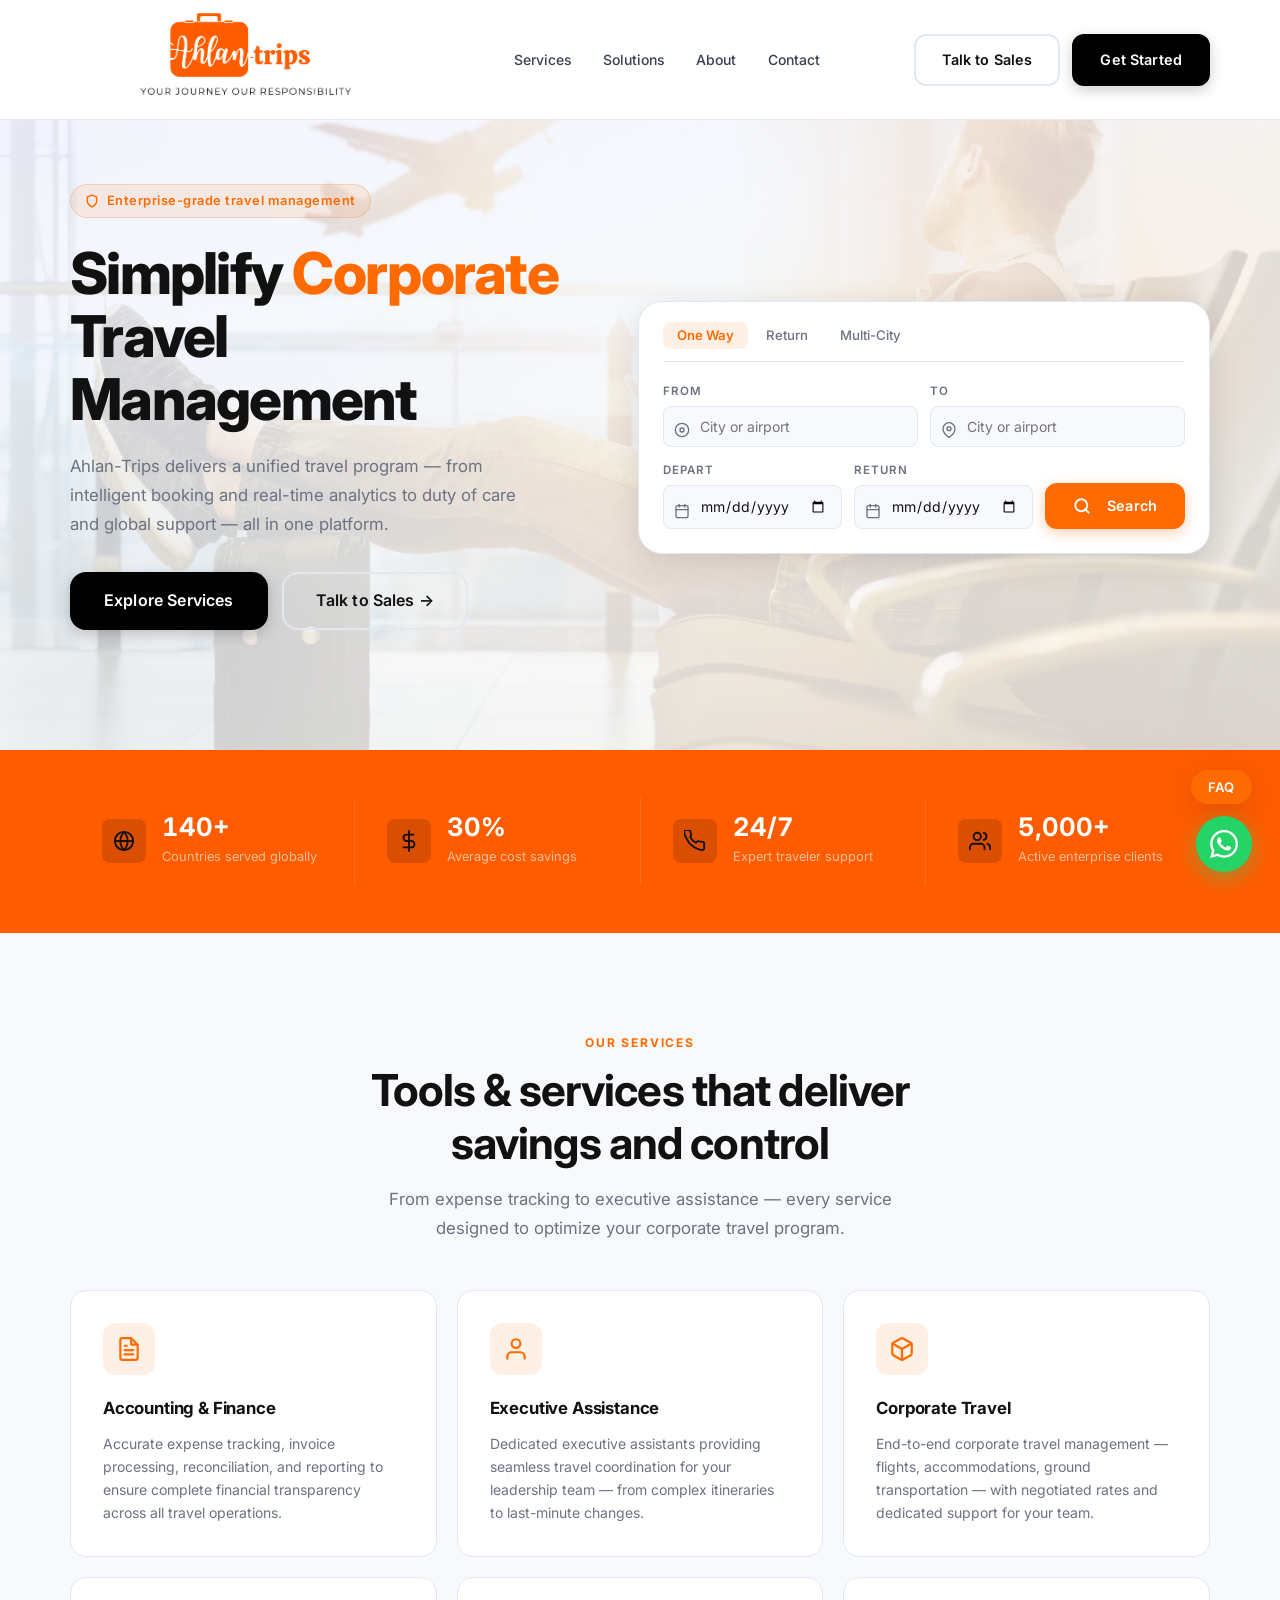
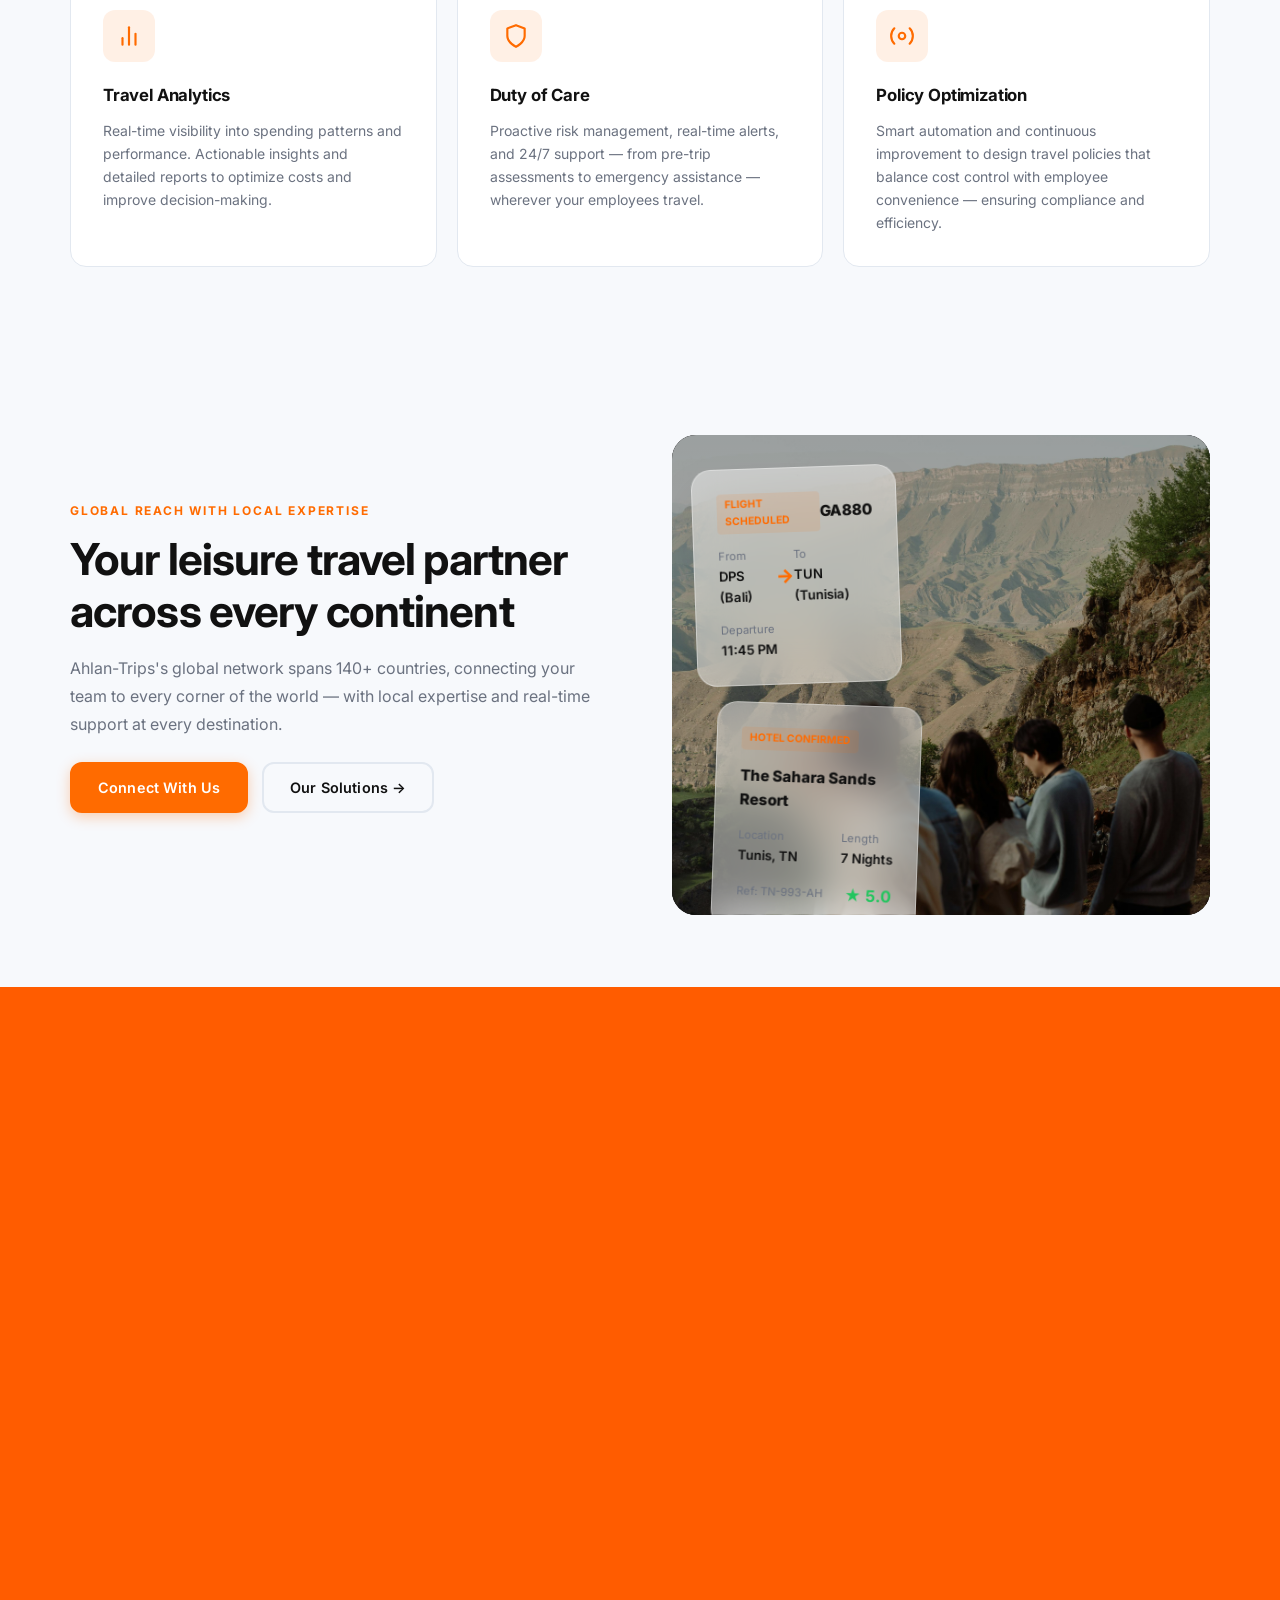
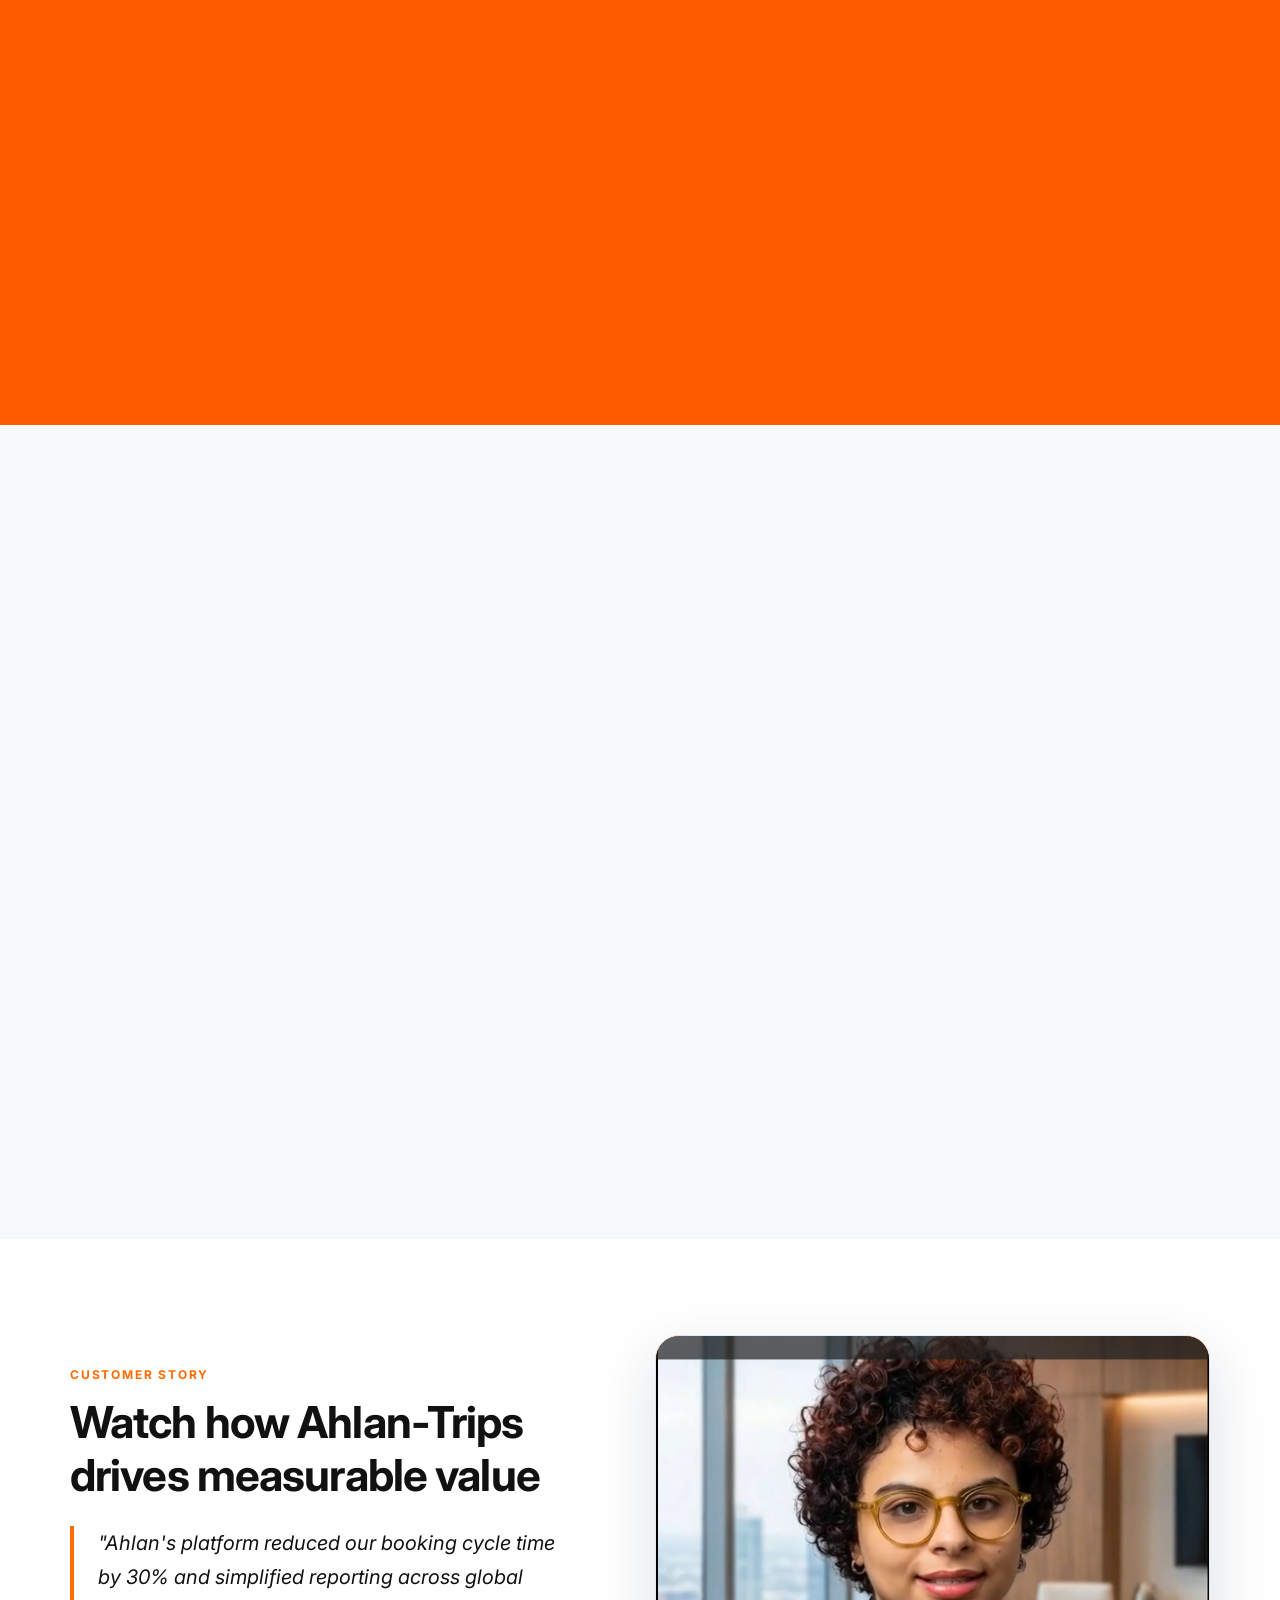
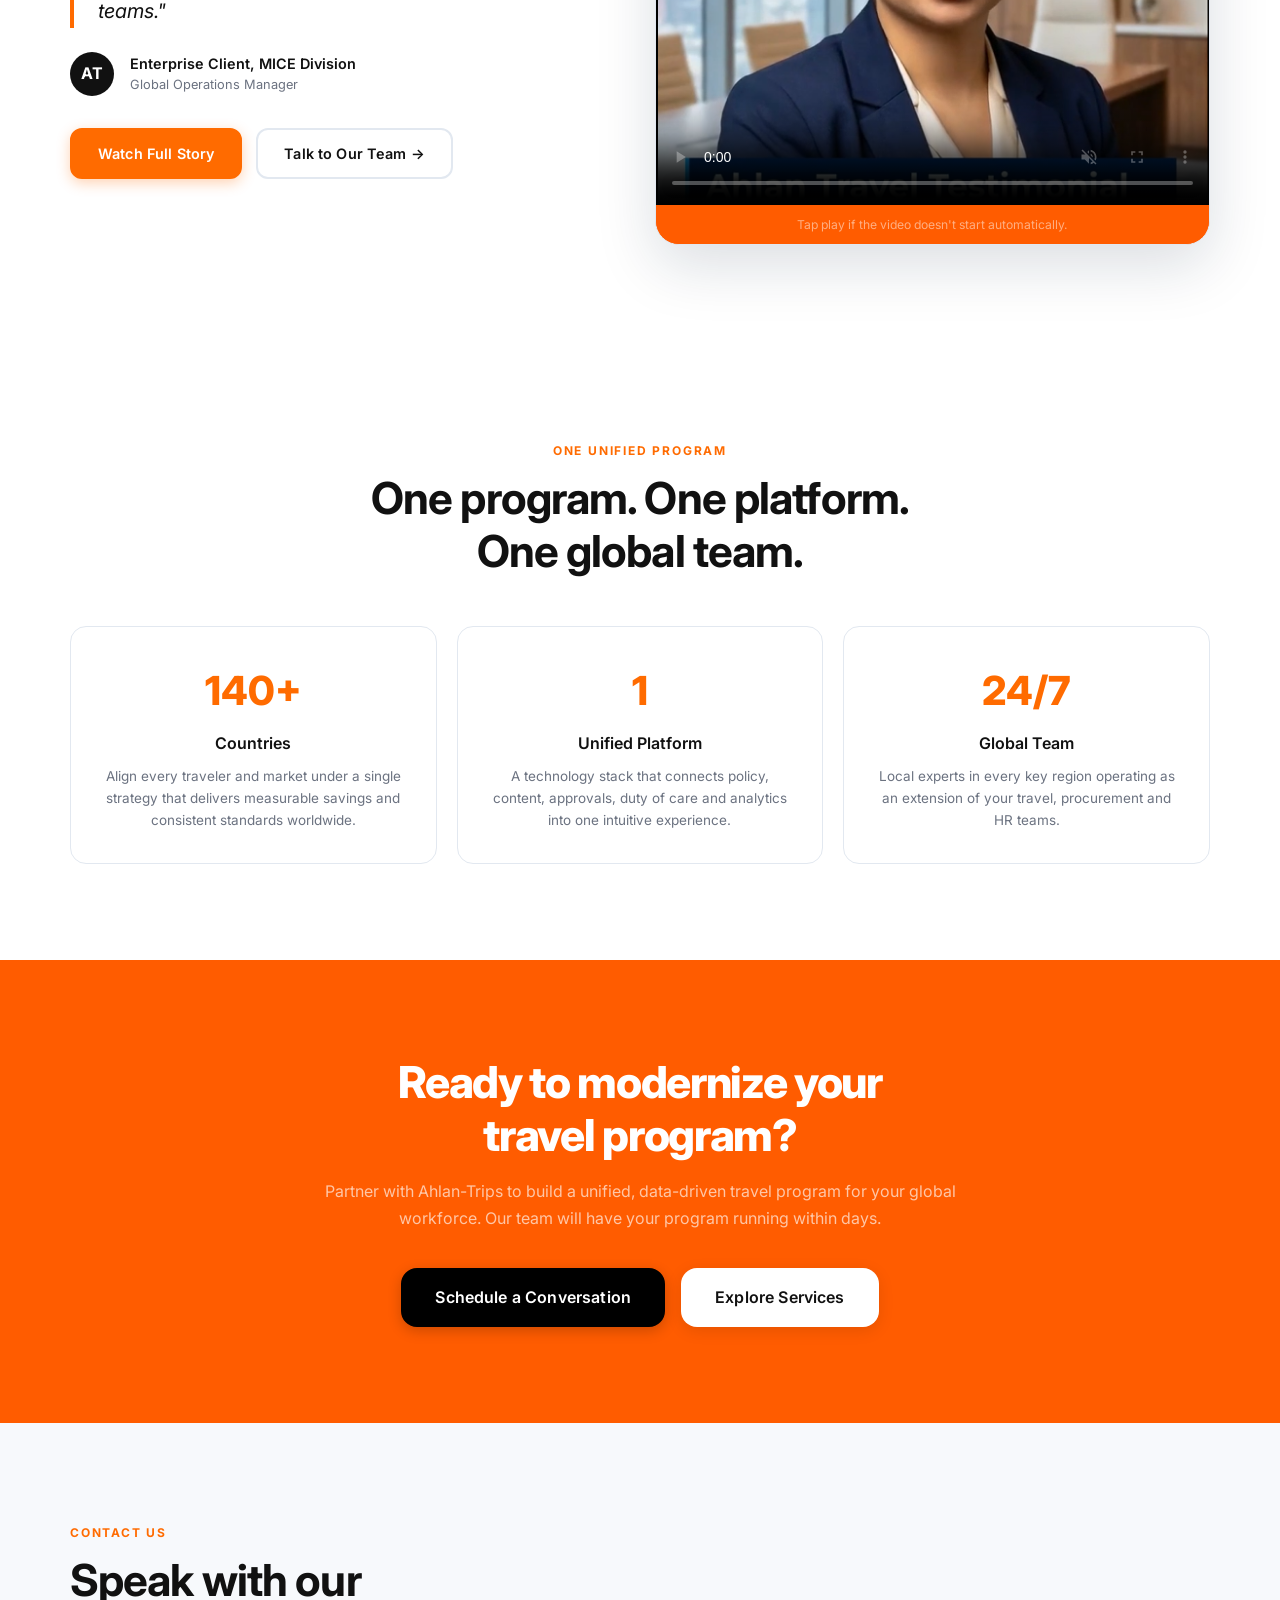
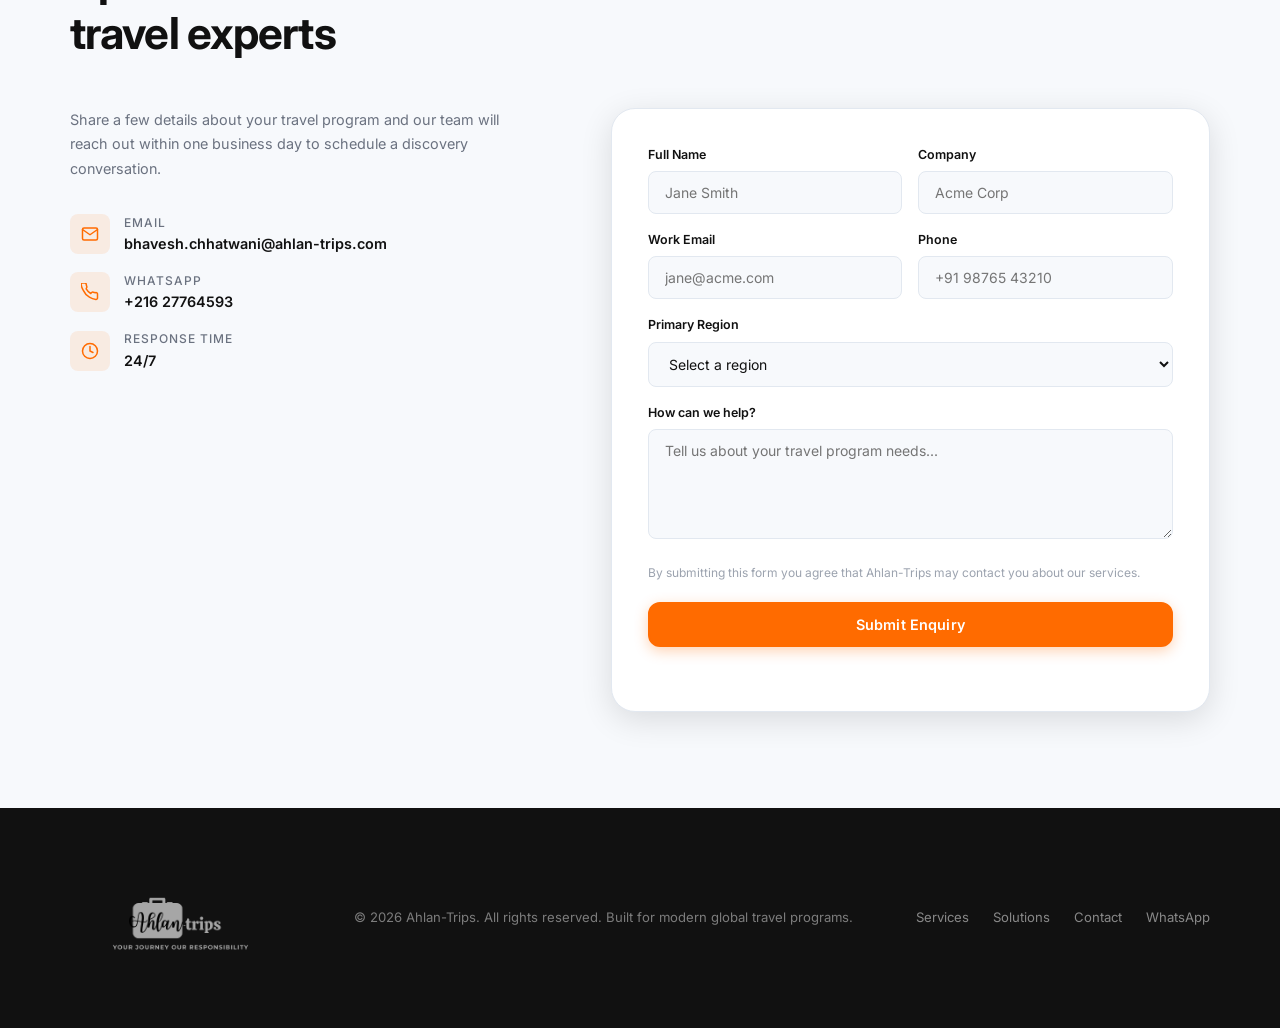
==== index.html @ 462a0bea "Added favicon for search result branding" ====
<!DOCTYPE html>
<html lang="en">

<head>
  <meta charset="UTF-8" />
  <meta name="viewport" content="width=device-width, initial-scale=1.0" />
  <title>Ahlan-Trips | Enterprise Corporate Travel Management</title>
  <meta name="description"
    content="Ahlan-Trips is your enterprise-grade corporate travel management partner. Integrated travel programs, real-time analytics, and global support for modern businesses." />
  <meta name="keywords"
    content="corporate travel management, business travel, travel technology platform, meetings and events, global travel, travel consulting" />
  <link rel="stylesheet" href="styles.css" />
  <link rel="preconnect" href="https://fonts.googleapis.com" />
  <link rel="preconnect" href="https://fonts.gstatic.com" crossorigin />
  <link href="https://fonts.googleapis.com/css2?family=Inter:wght@300;400;500;600;700;800&display=swap"
    rel="stylesheet" />
  <link rel="icon" type="image/png" sizes="32x32" href="/favicon-32.png">
  <link rel="apple-touch-icon" href="/favicon-32.png">
</head>

<body>

  <!-- ============================================================
         NAVIGATION
    ============================================================ -->
  <header class="site-header" id="site-header">
    <div class="container header-inner">
      <a href="#home" class="logo" aria-label="Ahlan-Trips — Go to home">
        <img src="assets/2.png" alt="Ahlan-Trips logo" class="logo-img" />
      </a>

      <nav class="main-nav" aria-label="Primary">
        <button class="nav-toggle" id="nav-toggle" aria-label="Toggle navigation" aria-expanded="false">
          <span></span><span></span><span></span>
        </button>
        <ul id="nav-list">
          <li><a href="#services" class="nav-link">Services</a></li>
          <li><a href="#solutions" class="nav-link">Solutions</a></li>
          <li><a href="#about" class="nav-link">About</a></li>
          <li><a href="#contact" class="nav-link">Contact</a></li>
        </ul>
      </nav>

      <div class="nav-actions">
        <a href="#contact" class="btn btn-secondary" id="nav-talk-sales">Talk to Sales</a>
        <a href="#contact" class="btn btn-black" id="nav-get-started">Get Started</a>
      </div>
    </div>
  </header>

  <main id="home">

    <!-- ============================================================
           HERO SECTION
      ============================================================ -->
    <section class="hero-section" aria-label="Hero — Corporate Travel Management">
      <!-- Subtle travel background texture -->
      <div class="hero-bg-image" aria-hidden="true"></div>
      <div class="container">
        <div class="hero-inner">

          <!-- Left: Copy -->
          <div class="hero-text fade-up">
            <div class="hero-badge">
              <svg xmlns="http://www.w3.org/2000/svg" viewBox="0 0 24 24" fill="none" stroke="currentColor"
                stroke-width="2.5" stroke-linecap="round" stroke-linejoin="round">
                <path d="M12 22s8-4 8-10V5l-8-3-8 3v7c0 6 8 10 8 10z" />
              </svg>
              Enterprise-grade travel management
            </div>
            <h1 class="hero-title">
              Simplify <span class="accent">Corporate</span><br />Travel Management
            </h1>
            <p class="hero-desc">
              Ahlan-Trips delivers a unified travel program — from intelligent booking and real-time analytics to duty
              of care and global support — all in one platform.
            </p>
            <div class="hero-actions">
              <a href="#services" class="btn btn-black btn-lg" id="hero-search-btn">Explore Services</a>
              <a href="#contact" class="btn btn-secondary btn-lg" id="hero-sales-btn">Talk to Sales →</a>
            </div>
          </div>

          <!-- Right: Flight Search Box -->
          <div class="flight-search-box fade-up fade-up-delay-2" role="search" aria-label="Flight search">
            <div class="search-tabs" role="tablist">
              <button class="search-tab active" role="tab" id="tab-oneway">One Way</button>
              <button class="search-tab" role="tab" id="tab-return">Return</button>
              <button class="search-tab" role="tab" id="tab-multi">Multi-City</button>
            </div>

            <div class="search-fields">
              <div class="search-field">
                <label for="s-from">From</label>
                <div class="search-field-icon">
                  <svg xmlns="http://www.w3.org/2000/svg" viewBox="0 0 24 24" fill="none" stroke="currentColor"
                    stroke-width="2" stroke-linecap="round" stroke-linejoin="round">
                    <circle cx="12" cy="12" r="10" />
                    <circle cx="12" cy="12" r="3" />
                  </svg>
                </div>
                <input type="text" id="s-from" placeholder="City or airport" autocomplete="off" />
                <div class="autocomplete-results" id="s-from-results"></div>
              </div>
              <div class="search-field">
                <label for="s-to">To</label>
                <div class="search-field-icon">
                  <svg xmlns="http://www.w3.org/2000/svg" viewBox="0 0 24 24" fill="none" stroke="currentColor"
                    stroke-width="2" stroke-linecap="round" stroke-linejoin="round">
                    <path d="M21 10c0 7-9 13-9 13s-9-6-9-13a9 9 0 0118 0z" />
                    <circle cx="12" cy="10" r="3" />
                  </svg>
                </div>
                <input type="text" id="s-to" placeholder="City or airport" autocomplete="off" />
                <div class="autocomplete-results" id="s-to-results"></div>
              </div>
            </div>

            <div class="search-row-bottom">
              <div class="search-field">
                <label for="s-depart">Depart</label>
                <div class="search-field-icon">
                  <svg xmlns="http://www.w3.org/2000/svg" viewBox="0 0 24 24" fill="none" stroke="currentColor"
                    stroke-width="2" stroke-linecap="round" stroke-linejoin="round">
                    <rect x="3" y="4" width="18" height="18" rx="2" />
                    <line x1="16" y1="2" x2="16" y2="6" />
                    <line x1="8" y1="2" x2="8" y2="6" />
                    <line x1="3" y1="10" x2="21" y2="10" />
                  </svg>
                </div>
                <input type="date" id="s-depart" />
              </div>
              <div class="search-field">
                <label for="s-return">Return</label>
                <div class="search-field-icon">
                  <svg xmlns="http://www.w3.org/2000/svg" viewBox="0 0 24 24" fill="none" stroke="currentColor"
                    stroke-width="2" stroke-linecap="round" stroke-linejoin="round">
                    <rect x="3" y="4" width="18" height="18" rx="2" />
                    <line x1="16" y1="2" x2="16" y2="6" />
                    <line x1="8" y1="2" x2="8" y2="6" />
                    <line x1="3" y1="10" x2="21" y2="10" />
                  </svg>
                </div>
                <input type="date" id="s-return" />
              </div>
              <button class="btn btn-primary" id="search-flights-btn" style="width: 100%;">
                <svg xmlns="http://www.w3.org/2000/svg" width="18" height="18" viewBox="0 0 24 24" fill="none"
                  stroke="currentColor" stroke-width="2.5" stroke-linecap="round" stroke-linejoin="round"
                  style="margin-right: 8px; vertical-align: middle;">
                  <circle cx="11" cy="11" r="8" />
                  <line x1="21" y1="21" x2="16.65" y2="16.65" />
                </svg>
                Search
              </button>
            </div>
          </div>

        </div>
      </div>
    </section>

    <!-- ============================================================
           TRUST / STATS BAR
      ============================================================ -->
    <section class="trust-section" aria-label="Key platform statistics">
      <div class="container">
        <div class="trust-inner">
          <div class="trust-item fade-up">
            <div class="trust-icon">
              <svg xmlns="http://www.w3.org/2000/svg" viewBox="0 0 24 24" fill="none" stroke="currentColor"
                stroke-width="2" stroke-linecap="round" stroke-linejoin="round">
                <circle cx="12" cy="12" r="10" />
                <line x1="2" y1="12" x2="22" y2="12" />
                <path d="M12 2a15.3 15.3 0 014 10 15.3 15.3 0 01-4 10 15.3 15.3 0 01-4-10 15.3 15.3 0 014-10z" />
              </svg>
            </div>
            <div>
              <span class="trust-value" data-count="140" data-suffix="+">0+</span>
              <span class="trust-label">Countries served globally</span>
            </div>
          </div>
          <div class="trust-item fade-up fade-up-delay-1">
            <div class="trust-icon">
              <svg xmlns="http://www.w3.org/2000/svg" viewBox="0 0 24 24" fill="none" stroke="currentColor"
                stroke-width="2" stroke-linecap="round" stroke-linejoin="round">
                <line x1="12" y1="1" x2="12" y2="23" />
                <path d="M17 5H9.5a3.5 3.5 0 000 7h5a3.5 3.5 0 010 7H6" />
              </svg>
            </div>
            <div>
              <span class="trust-value" data-count="30" data-suffix="%">0%</span>
              <span class="trust-label">Average cost savings</span>
            </div>
          </div>
          <div class="trust-item fade-up fade-up-delay-2">
            <div class="trust-icon">
              <svg xmlns="http://www.w3.org/2000/svg" viewBox="0 0 24 24" fill="none" stroke="currentColor"
                stroke-width="2" stroke-linecap="round" stroke-linejoin="round">
                <path
                  d="M22 16.92v3a2 2 0 01-2.18 2 19.79 19.79 0 01-8.63-3.07A19.5 19.5 0 013.07 9.82a19.79 19.79 0 01-3.07-8.63A2 2 0 012 0h3a2 2 0 012 1.72c.127.96.361 1.903.7 2.81a2 2 0 01-.45 2.11L6.91 7.91a16 16 0 006.07 6.07l1.27-1.27a2 2 0 012.11-.45c.907.339 1.85.573 2.81.7A2 2 0 0122 15z" />
              </svg>
            </div>
            <div>
              <span class="trust-value" data-count="24" data-suffix="/7">0/7</span>
              <span class="trust-label">Expert traveler support</span>
            </div>
          </div>
          <div class="trust-item fade-up fade-up-delay-3">
            <div class="trust-icon">
              <svg xmlns="http://www.w3.org/2000/svg" viewBox="0 0 24 24" fill="none" stroke="currentColor"
                stroke-width="2" stroke-linecap="round" stroke-linejoin="round">
                <path d="M17 21v-2a4 4 0 00-4-4H5a4 4 0 00-4 4v2" />
                <circle cx="9" cy="7" r="4" />
                <path d="M23 21v-2a4 4 0 00-3-3.87" />
                <path d="M16 3.13a4 4 0 010 7.75" />
              </svg>
            </div>
            <div>
              <span class="trust-value" data-count="5000" data-suffix="+">0+</span>
              <span class="trust-label">Active enterprise clients</span>
            </div>
          </div>
        </div>
      </div>
    </section>


    <!-- ============================================================
           SERVICES SECTION
      ============================================================ -->
    <section id="services" class="section services-section" aria-labelledby="services-heading">
      <div class="container">
        <div class="section-header-center fade-up">
          <span class="eyebrow">Our Services</span>
          <h2 class="section-title" id="services-heading">Tools &amp; services that deliver<br />savings and control
          </h2>
          <p class="section-subtitle">From expense tracking to executive assistance — every service designed to optimize
            your corporate travel program.</p>
        </div>
        <div class="services-grid">

          <div class="service-card fade-up">
            <div class="service-icon">
              <svg xmlns="http://www.w3.org/2000/svg" viewBox="0 0 24 24" fill="none" stroke="currentColor"
                stroke-width="2" stroke-linecap="round" stroke-linejoin="round">
                <path d="M14 2H6a2 2 0 00-2 2v16a2 2 0 002 2h12a2 2 0 002-2V8z" />
                <polyline points="14 2 14 8 20 8" />
                <line x1="16" y1="13" x2="8" y2="13" />
                <line x1="16" y1="17" x2="8" y2="17" />
                <polyline points="10 9 9 9 8 9" />
              </svg>
            </div>
            <h3 class="service-title">Accounting &amp; Finance</h3>
            <p class="service-desc">Accurate expense tracking, invoice processing, reconciliation, and reporting to
              ensure complete financial transparency across all travel operations.</p>
          </div>

          <div class="service-card fade-up fade-up-delay-1">
            <div class="service-icon">
              <svg xmlns="http://www.w3.org/2000/svg" viewBox="0 0 24 24" fill="none" stroke="currentColor"
                stroke-width="2" stroke-linecap="round" stroke-linejoin="round">
                <path d="M20 21v-2a4 4 0 00-4-4H8a4 4 0 00-4 4v2" />
                <circle cx="12" cy="7" r="4" />
              </svg>
            </div>
            <h3 class="service-title">Executive Assistance</h3>
            <p class="service-desc">Dedicated executive assistants providing seamless travel coordination for your
              leadership team — from complex itineraries to last-minute changes.</p>
          </div>

          <div class="service-card fade-up fade-up-delay-2">
            <div class="service-icon">
              <svg xmlns="http://www.w3.org/2000/svg" viewBox="0 0 24 24" fill="none" stroke="currentColor"
                stroke-width="2" stroke-linecap="round" stroke-linejoin="round">
                <path
                  d="M21 16V8a2 2 0 00-1-1.73l-7-4a2 2 0 00-2 0l-7 4A2 2 0 003 8v8a2 2 0 001 1.73l7 4a2 2 0 002 0l7-4A2 2 0 0021 16z" />
                <polyline points="3.27 6.96 12 12.01 20.73 6.96" />
                <line x1="12" y1="22.08" x2="12" y2="12" />
              </svg>
            </div>
            <h3 class="service-title">Corporate Travel</h3>
            <p class="service-desc">End-to-end corporate travel management — flights, accommodations, ground
              transportation — with negotiated rates and dedicated support for your team.</p>
          </div>

          <div class="service-card fade-up">
            <div class="service-icon">
              <svg xmlns="http://www.w3.org/2000/svg" viewBox="0 0 24 24" fill="none" stroke="currentColor"
                stroke-width="2" stroke-linecap="round" stroke-linejoin="round">
                <line x1="18" y1="20" x2="18" y2="10" />
                <line x1="12" y1="20" x2="12" y2="4" />
                <line x1="6" y1="20" x2="6" y2="14" />
              </svg>
            </div>
            <h3 class="service-title">Travel Analytics</h3>
            <p class="service-desc">Real-time visibility into spending patterns and performance. Actionable insights and
              detailed reports to optimize costs and improve decision-making.</p>
          </div>

          <div class="service-card fade-up fade-up-delay-1">
            <div class="service-icon">
              <svg xmlns="http://www.w3.org/2000/svg" viewBox="0 0 24 24" fill="none" stroke="currentColor"
                stroke-width="2" stroke-linecap="round" stroke-linejoin="round">
                <path d="M12 22s8-4 8-10V5l-8-3-8 3v7c0 6 8 10 8 10z" />
              </svg>
            </div>
            <h3 class="service-title">Duty of Care</h3>
            <p class="service-desc">Proactive risk management, real-time alerts, and 24/7 support — from pre-trip
              assessments to emergency assistance — wherever your employees travel.</p>
          </div>

          <div class="service-card fade-up fade-up-delay-2">
            <div class="service-icon">
              <svg xmlns="http://www.w3.org/2000/svg" viewBox="0 0 24 24" fill="none" stroke="currentColor"
                stroke-width="2" stroke-linecap="round" stroke-linejoin="round">
                <circle cx="12" cy="12" r="3" />
                <path d="M19.07 4.93a10 10 0 010 14.14M4.93 4.93a10 10 0 000 14.14" />
              </svg>
            </div>
            <h3 class="service-title">Policy Optimization</h3>
            <p class="service-desc">Smart automation and continuous improvement to design travel policies that balance
              cost control with employee convenience — ensuring compliance and efficiency.</p>
          </div>

        </div>


      </div>
    </section>

    <!-- ============================================================
           AHLAN GLOBAL NETWORK
      ============================================================ -->
    <section class="world-section" aria-labelledby="world-heading">
      <div class="container">
        <div class="world-inner">
          <div class="world-copy fade-up">
            <span class="eyebrow">Global Reach With Local Expertise</span>
            <h2 class="section-title" id="world-heading">Your leisure travel partner across every continent</h2>
            <p>Ahlan-Trips's global network spans 140+ countries, connecting your team to every corner of the world —
              with local expertise and real-time support at every destination.</p>
            <div class="hero-actions">
              <a href="#contact" class="btn btn-primary" id="world-cta-btn">Connect With Us</a>
              <a href="#solutions" class="btn btn-secondary" id="world-explore-btn">Our Solutions →</a>
            </div>
          </div>

          <div class="world-dashboard fade-up fade-up-delay-2">
            <div class="world-lifestyle">
              <!-- Branded Patterns -->
              <div class="ls-patterns">
                <div class="ls-pattern-circle"></div>
                <div class="ls-pattern-circle"></div>
              </div>

              <div class="world-lifestyle-inner">
                <!-- Floating Cards -->
                <div class="ls-cards">
                  <div class="ls-card">
                    <div class="ls-card-header">
                      <span class="ls-tag">Flight Scheduled</span>
                      <span class="ls-title">GA880</span>
                    </div>
                    <div class="ls-row">
                      <div>
                        <div class="ls-label">From</div>
                        <div class="ls-val">DPS (Bali)</div>
                      </div>
                      <div style="color: var(--accent); font-weight: 800; font-size: 1.2rem;">→</div>
                      <div>
                        <div class="ls-label">To</div>
                        <div class="ls-val">TUN (Tunisia)</div>
                      </div>
                    </div>
                    <div class="ls-row">
                      <div>
                        <div class="ls-label">Departure</div>
                        <div class="ls-val">11:45 PM</div>
                      </div>
                    </div>
                  </div>

                  <div class="ls-card">
                    <div class="ls-card-header">
                      <span class="ls-tag">Hotel Confirmed</span>
                    </div>
                    <div class="ls-title">The Sahara Sands Resort</div>
                    <div class="ls-row">
                      <div>
                        <div class="ls-label">Location</div>
                        <div class="ls-val">Tunis, TN</div>
                      </div>
                      <div>
                        <div class="ls-label">Length</div>
                        <div class="ls-val">7 Nights</div>
                      </div>
                    </div>
                    <div class="ls-row">
                      <div class="ls-label">Ref: TN-993-AH</div>
                      <div style="color: #22c55e; font-weight: 700;">★ 5.0</div>
                    </div>
                  </div>
                </div>
              </div>
            </div>
          </div>
        </div>
      </div>
    </section>

    <!-- ============================================================
           SOLUTIONS / PLATFORM SECTION
      ============================================================ -->
    <section id="solutions" class="section solutions-section section-alt" aria-labelledby="solutions-heading">
      <div class="container">
        <div class="fade-up">
          <span class="eyebrow">Solutions</span>
          <h2 class="section-title" id="solutions-heading">Travel programs built<br />around your people</h2>
          <p class="section-subtitle">From policy design to day-of-travel support, Ahlan-Trips delivers a comprehensive
            suite of services tailored for corporate and group travel.</p>
        </div>
        <div class="solutions-inner">
          <div class="fade-up">
            <div class="solutions-features">

              <div class="solutions-feature-item">
                <div class="solutions-feature-icon">
                  <svg xmlns="http://www.w3.org/2000/svg" viewBox="0 0 24 24" fill="none" stroke="currentColor"
                    stroke-width="2" stroke-linecap="round" stroke-linejoin="round">
                    <polyline points="9 11 12 14 22 4" />
                    <path d="M21 12v7a2 2 0 01-2 2H5a2 2 0 01-2-2V5a2 2 0 012-2h11" />
                  </svg>
                </div>
                <div>
                  <div class="solutions-feature-title">Centralized Policy Management</div>
                  <div class="solutions-feature-desc">Align every booking channel under a unified strategy with
                    automated policy guardrails and approvals.</div>
                </div>
              </div>

              <div class="solutions-feature-item">
                <div class="solutions-feature-icon">
                  <svg xmlns="http://www.w3.org/2000/svg" viewBox="0 0 24 24" fill="none" stroke="currentColor"
                    stroke-width="2" stroke-linecap="round" stroke-linejoin="round">
                    <path d="M1 6l11 6 11-6M1 18l11-6 11 6" />
                  </svg>
                </div>
                <div>
                  <div class="solutions-feature-title">Global Supplier Network</div>
                  <div class="solutions-feature-desc">Access negotiated fares with 500+ airlines, hotel chains, and
                    ground transport providers worldwide.</div>
                </div>
              </div>

              <div class="solutions-feature-item">
                <div class="solutions-feature-icon">
                  <svg xmlns="http://www.w3.org/2000/svg" viewBox="0 0 24 24" fill="none" stroke="currentColor"
                    stroke-width="2" stroke-linecap="round" stroke-linejoin="round">
                    <rect x="2" y="3" width="20" height="14" rx="2" />
                    <line x1="8" y1="21" x2="16" y2="21" />
                    <line x1="12" y1="17" x2="12" y2="21" />
                  </svg>
                </div>
                <div>
                  <div class="solutions-feature-title">Executive-Ready Dashboards</div>
                  <div class="solutions-feature-desc">Real-time spend analytics, traveler tracking, and exportable
                    reports accessible on any device.</div>
                </div>
              </div>

              <div class="solutions-feature-item">
                <div class="solutions-feature-icon">
                  <svg xmlns="http://www.w3.org/2000/svg" viewBox="0 0 24 24" fill="none" stroke="currentColor"
                    stroke-width="2" stroke-linecap="round" stroke-linejoin="round">
                    <path d="M17 21v-2a4 4 0 00-4-4H5a4 4 0 00-4 4v2" />
                    <circle cx="9" cy="7" r="4" />
                    <line x1="19" y1="8" x2="19" y2="14" />
                    <line x1="22" y1="11" x2="16" y2="11" />
                  </svg>
                </div>
                <div>
                  <div class="solutions-feature-title">Meetings &amp; Events (MICE)</div>
                  <div class="solutions-feature-desc">Venue sourcing, contracting, on-site event management, and
                    logistics for global corporate events.</div>
                </div>
              </div>

              <div class="solutions-feature-item">
                <div class="solutions-feature-icon">
                  <svg xmlns="http://www.w3.org/2000/svg" viewBox="0 0 24 24" fill="none" stroke="currentColor"
                    stroke-width="2" stroke-linecap="round" stroke-linejoin="round">
                    <rect x="3" y="11" width="18" height="11" rx="2" ry="2" />
                    <path d="M7 11V7a5 5 0 0110 0v4" />
                  </svg>
                </div>
                <div>
                  <div class="solutions-feature-title">Secure HR &amp; ERP Integrations</div>
                  <div class="solutions-feature-desc">Connects seamlessly with your existing HR, ERP, and expense
                    management tools via API.</div>
                </div>
              </div>

            </div>
          </div>

          <div class="solutions-dashboard fade-up fade-up-delay-2" id="platform">
            <img src="assets/ahlan-solutions-portal.png" alt="Ahlan-Trips Analytics & Booking Portal" loading="lazy" />
          </div>

        </div>
      </div>
    </section>

    <!-- ============================================================
           WHY CHOOSE US SECTION
      ============================================================ -->
    <section id="about" class="section why-section" aria-labelledby="why-heading">
      <div class="container">
        <div class="section-header-center fade-up">
          <span class="eyebrow">Why Ahlan-Trips</span>
          <h2 class="section-title" id="why-heading">Built differently.<br />Trusted globally.</h2>
          <p class="section-subtitle">We combine the agility of a startup with the expertise of a seasoned international
            travel team.</p>
        </div>
        <div class="why-grid">

          <div class="why-card fade-up">
            <div class="why-icon">
              <svg xmlns="http://www.w3.org/2000/svg" viewBox="0 0 24 24" fill="none" stroke="currentColor"
                stroke-width="2" stroke-linecap="round" stroke-linejoin="round">
                <circle cx="12" cy="12" r="10" />
                <line x1="12" y1="8" x2="12" y2="12" />
                <line x1="12" y1="16" x2="12.01" y2="16" />
              </svg>
            </div>
            <div>
              <h3 class="why-title">One size doesn't fit all</h3>
              <p class="why-desc">Choose a platform built to scale as you grow. Ahlan-Trips combines startup agility
                with the proven track record and industry expertise of an international team.</p>
            </div>
          </div>

          <div class="why-card fade-up fade-up-delay-1">
            <div class="why-icon">
              <svg xmlns="http://www.w3.org/2000/svg" viewBox="0 0 24 24" fill="none" stroke="currentColor"
                stroke-width="2" stroke-linecap="round" stroke-linejoin="round">
                <path
                  d="M22 16.92v3a2 2 0 01-2.18 2 19.79 19.79 0 01-8.63-3.07A19.5 19.5 0 013.07 9.82a19.79 19.79 0 01-3.07-8.63A2 2 0 012 0h3a2 2 0 012 1.72c.127.96.361 1.903.7 2.81a2 2 0 01-.45 2.11L6.91 7.91a16 16 0 006.07 6.07l1.27-1.27a2 2 0 012.11-.45c.907.339 1.85.573 2.81.7A2 2 0 0122 15z" />
              </svg>
            </div>
            <div>
              <h3 class="why-title">Service &amp; expertise you can rely on</h3>
              <p class="why-desc">Dedicated 24/7 customer care and live support. Benefit from our regional travel
                experts managing your program every step of the way.</p>
            </div>
          </div>

          <div class="why-card fade-up">
            <div class="why-icon">
              <svg xmlns="http://www.w3.org/2000/svg" viewBox="0 0 24 24" fill="none" stroke="currentColor"
                stroke-width="2" stroke-linecap="round" stroke-linejoin="round">
                <path d="M12 22s8-4 8-10V5l-8-3-8 3v7c0 6 8 10 8 10z" />
              </svg>
            </div>
            <div>
              <h3 class="why-title">Rock-solid in a restless world</h3>
              <p class="why-desc">We stand by your side helping you navigate disruptions. Ahlan-Trips keeps your
                travelers protected and connected, wherever they are.</p>
            </div>
          </div>

          <div class="why-card fade-up fade-up-delay-1">
            <div class="why-icon">
              <svg xmlns="http://www.w3.org/2000/svg" viewBox="0 0 24 24" fill="none" stroke="currentColor"
                stroke-width="2" stroke-linecap="round" stroke-linejoin="round">
                <rect x="2" y="3" width="20" height="14" rx="2" />
                <line x1="8" y1="21" x2="16" y2="21" />
                <line x1="12" y1="17" x2="12" y2="21" />
              </svg>
            </div>
            <div>
              <h3 class="why-title">Tech your travelers love using</h3>
              <p class="why-desc">A platform built differently. Travelers search faster, book smarter, and stay more
                engaged. We're obsessed with designing the best traveler-first experience.</p>
            </div>
          </div>

        </div>
      </div>
    </section>

    <!-- ============================================================
           CUSTOMER STORY / VIDEO SECTION
      ============================================================ -->
    <section id="testimonial" class="section testimonial-section section-alt" aria-labelledby="testimonial-heading">
      <div class="container">
        <div class="testimonial-inner">
          <div class="fade-up">
            <span class="eyebrow">Customer Story</span>
            <h2 class="section-title" id="testimonial-heading">Watch how Ahlan-Trips drives measurable value</h2>
            <blockquote class="testimonial-quote">
              "Ahlan's platform reduced our booking cycle time by 30% and simplified reporting across global teams."
            </blockquote>
            <div class="testimonial-author">
              <div class="author-avatar">AT</div>
              <div>
                <div class="author-name">Enterprise Client, MICE Division</div>
                <div class="author-role">Global Operations Manager</div>
              </div>
            </div>
            <div class="hero-actions" style="margin-top:2rem;">
              <a href="assets/abc.mp4" class="btn btn-primary" target="_blank" rel="noopener" id="watch-video-btn">Watch
                Full Story</a>
              <a href="#contact" class="btn btn-secondary" id="story-contact-btn">Talk to Our Team →</a>
            </div>
          </div>
          <div class="testimonial-video-card fade-up fade-up-delay-2">
            <video controls preload="metadata" poster="assets/ahlantestimonal.png" playsinline muted>
              <source src="assets/abc.mp4" type="video/mp4" />
              Your browser does not support the video tag.
            </video>
            <p class="video-note">Tap play if the video doesn't start automatically.</p>
          </div>
        </div>
      </div>
    </section>

    <!-- ============================================================
           VALUE PROPOSITION SECTION
      ============================================================ -->
    <section class="section why-section" aria-label="Platform value proposition" style="background: var(--bg-white);">
      <div class="container">
        <div class="section-header-center fade-up">
          <span class="eyebrow">One Unified Program</span>
          <h2 class="section-title">One program. One platform.<br />One global team.</h2>
        </div>
        <div class="value-cards">
          <div class="value-card fade-up">
            <span class="value-num">140+</span>
            <div class="value-label">Countries</div>
            <p class="value-desc">Align every traveler and market under a single strategy that delivers measurable
              savings and consistent standards worldwide.</p>
          </div>
          <div class="value-card fade-up fade-up-delay-1">
            <span class="value-num">1</span>
            <div class="value-label">Unified Platform</div>
            <p class="value-desc">A technology stack that connects policy, content, approvals, duty of care and
              analytics into one intuitive experience.</p>
          </div>
          <div class="value-card fade-up fade-up-delay-2">
            <span class="value-num">24/7</span>
            <div class="value-label">Global Team</div>
            <p class="value-desc">Local experts in every key region operating as an extension of your travel,
              procurement and HR teams.</p>
          </div>
        </div>
      </div>
    </section>

    <!-- ============================================================
           CTA SECTION
      ============================================================ -->
    <section class="cta-section" aria-label="Call to action">
      <div class="container">
        <div class="cta-inner fade-up">
          <h2 class="cta-title">Ready to modernize your<br />travel program?</h2>
          <p class="cta-desc">Partner with Ahlan-Trips to build a unified, data-driven travel program for your global
            workforce. Our team will have your program running within days.</p>
          <div class="cta-actions">
            <a href="#contact" class="btn btn-black btn-lg" id="cta-primary-btn">Schedule a Conversation</a>
            <a href="#services" class="btn btn-white btn-lg" id="cta-secondary-btn">Explore Services</a>
          </div>
        </div>
      </div>
    </section>

    <!-- ============================================================
           CONTACT SECTION
      ============================================================ -->
    <section id="contact" class="section contact-section" aria-labelledby="contact-heading">
      <div class="container">
        <div class="fade-up">
          <span class="eyebrow">Contact Us</span>
          <h2 class="section-title" id="contact-heading">Speak with our<br />travel experts</h2>
        </div>
        <div class="contact-inner">

          <!-- Left: Info -->
          <div class="fade-up">
            <p class="contact-desc">Share a few details about your travel program and our team will reach out within one
              business day to schedule a discovery conversation.</p>
            <div class="contact-info-list">
              <div class="contact-info-item">
                <div class="contact-info-icon">
                  <svg xmlns="http://www.w3.org/2000/svg" viewBox="0 0 24 24" fill="none" stroke="currentColor"
                    stroke-width="2" stroke-linecap="round" stroke-linejoin="round">
                    <path d="M4 4h16c1.1 0 2 .9 2 2v12c0 1.1-.9 2-2 2H4c-1.1 0-2-.9-2-2V6c0-1.1.9-2 2-2z" />
                    <polyline points="22,6 12,13 2,6" />
                  </svg>
                </div>
                <div>
                  <div class="contact-info-label">Email</div>
                  <div class="contact-info-value">bhavesh.chhatwani@ahlan-trips.com</div>
                </div>
              </div>
              <div class="contact-info-item">
                <div class="contact-info-icon">
                  <svg xmlns="http://www.w3.org/2000/svg" viewBox="0 0 24 24" fill="none" stroke="currentColor"
                    stroke-width="2" stroke-linecap="round" stroke-linejoin="round">
                    <path
                      d="M22 16.92v3a2 2 0 01-2.18 2 19.79 19.79 0 01-8.63-3.07A19.5 19.5 0 013.07 9.82a19.79 19.79 0 01-3.07-8.63A2 2 0 012 0h3a2 2 0 012 1.72c.127.96.361 1.903.7 2.81a2 2 0 01-.45 2.11L6.91 7.91a16 16 0 006.07 6.07l1.27-1.27a2 2 0 012.11-.45c.907.339 1.85.573 2.81.7A2 2 0 0122 15z" />
                  </svg>
                </div>
                <div>
                  <div class="contact-info-label">WhatsApp</div>
                  <div class="contact-info-value">+216 27764593</div>
                </div>
              </div>
              <div class="contact-info-item">
                <div class="contact-info-icon">
                  <svg xmlns="http://www.w3.org/2000/svg" viewBox="0 0 24 24" fill="none" stroke="currentColor"
                    stroke-width="2" stroke-linecap="round" stroke-linejoin="round">
                    <circle cx="12" cy="12" r="10" />
                    <polyline points="12 6 12 12 16 14" />
                  </svg>
                </div>
                <div>
                  <div class="contact-info-label">Response Time</div>
                  <div class="contact-info-value">24/7</div>
                </div>
              </div>
            </div>
          </div>

          <!-- Right: Form -->
          <div class="contact-form-card fade-up fade-up-delay-2">
            <form id="enquiry-form" novalidate>
              <div class="form-grid">
                <div class="form-field">
                  <label for="name">Full Name</label>
                  <input type="text" id="name" name="name" autocomplete="name" required placeholder="Jane Smith" />
                </div>
                <div class="form-field">
                  <label for="company">Company</label>
                  <input type="text" id="company" name="company" autocomplete="organization" required
                    placeholder="Acme Corp" />
                </div>
                <div class="form-field">
                  <label for="email">Work Email</label>
                  <input type="email" id="email" name="email" autocomplete="email" required
                    placeholder="jane@acme.com" />
                </div>
                <div class="form-field">
                  <label for="phone">Phone</label>
                  <input type="tel" id="phone" name="phone" autocomplete="tel" placeholder="+91 98765 43210" />
                </div>
                <div class="form-field form-field-full">
                  <label for="region">Primary Region</label>
                  <select id="region" name="region" required>
                    <option value="">Select a region</option>
                    <option value="India">India</option>
                    <option value="Europe">Europe</option>
                    <option value="Middle East">Middle East</option>
                    <option value="Tunisia">Tunisia</option>
                    <option value="Global">Global / multi-region</option>
                  </select>
                </div>
                <div class="form-field form-field-full">
                  <label for="message">How can we help?</label>
                  <textarea id="message" name="message" rows="4" required
                    placeholder="Tell us about your travel program needs..."></textarea>
                </div>
              </div>
              <p class="form-helper">By submitting this form you agree that Ahlan-Trips may contact you about our
                services.</p>
              <button type="submit" class="btn btn-primary btn-full" id="submit-form-btn">Submit Enquiry</button>
              <p id="form-status" class="form-status" aria-live="polite"></p>
            </form>
          </div>

        </div>
      </div>
    </section>

  </main>

  <!-- ============================================================
         FOOTER
    ============================================================ -->
  <footer class="site-footer">
    <div class="container">
      <div class="footer-inner">
        <img src="assets/footer.png?v=1" alt="Ahlan-Trips" class="footer-logo" />
        <p class="footer-copy">© <span id="year">2026</span> Ahlan-Trips. All rights reserved. Built for modern global
          travel programs.</p>
        <nav class="footer-links" aria-label="Footer">
          <a href="#services">Services</a>
          <a href="#solutions">Solutions</a>
          <a href="#contact">Contact</a>
          <a href="https://wa.me/21627764593" target="_blank" rel="noopener">WhatsApp</a>
        </nav>
      </div>
    </div>
  </footer>

  <!-- FAQ Panel -->
  <button class="faq-toggle" aria-expanded="false" aria-controls="faq-panel" id="faq-toggle">FAQ</button>
  <div id="faq-panel" class="faq-panel" hidden>
    <div class="faq-header">
      <h3>Ask Ahlan-Trips</h3>
      <p>Quick answers about our services.</p>
    </div>
    <div class="faq-questions">
      <button class="faq-question" data-question="services">What services do you offer?</button>
      <button class="faq-question" data-question="regions">Which regions do you serve?</button>
      <button class="faq-question" data-question="pricing">How do your fees work?</button>
      <button class="faq-question" data-question="events">Can you manage corporate events?</button>
      <button class="faq-question" data-question="platform">What does your platform include?</button>
      <button class="faq-question" data-question="other">I have another question.</button>
    </div>
    <div class="faq-answer">
      <p id="faq-answer-text">Hi, I'm the Ahlan-Trips FAQ assistant. Choose a question above for a quick answer. For
        detailed enquiries, please use our contact form.</p>
    </div>
  </div>

  <!-- WhatsApp Float -->
  <a href="https://wa.me/21627764593?text=Hello%20Ahlan%20Travel%2C%20I%27d%20like%20to%20know%20more%20about%20your%20corporate%20travel%20solutions."
    class="whatsapp-float" target="_blank" rel="noopener" aria-label="Chat on WhatsApp">
    <svg xmlns="http://www.w3.org/2000/svg" viewBox="0 0 24 24">
      <path
        d="M17.472 14.382c-.297-.149-1.758-.867-2.03-.967-.273-.099-.471-.148-.67.15-.197.297-.767.966-.94 1.164-.173.199-.347.223-.644.075-.297-.15-1.255-.463-2.39-1.475-.883-.788-1.48-1.761-1.653-2.059-.173-.297-.018-.458.13-.606.134-.133.298-.347.446-.52.149-.174.198-.298.298-.497.099-.198.05-.371-.025-.52-.075-.149-.669-1.612-.916-2.207-.242-.579-.487-.5-.669-.51-.173-.008-.371-.01-.57-.01-.198 0-.52.074-.792.372-.272.297-1.04 1.016-1.04 2.479 0 1.462 1.065 2.875 1.213 3.074.149.198 2.096 3.2 5.077 4.487.709.306 1.262.489 1.694.625.712.227 1.36.195 1.871.118.571-.085 1.758-.719 2.006-1.413.248-.694.248-1.289.173-1.413-.074-.124-.272-.198-.57-.347m-5.421 7.403h-.004a9.87 9.87 0 01-5.031-1.378l-.361-.214-3.741.982.998-3.648-.235-.374a9.86 9.86 0 01-1.51-5.26c.001-5.45 4.436-9.884 9.888-9.884 2.64 0 5.122 1.03 6.988 2.898a9.825 9.825 0 012.893 6.994c-.003 5.45-4.437 9.884-9.885 9.884m8.413-18.297A11.815 11.815 0 0012.05 0C5.495 0 .16 5.335.157 11.892c0 2.096.547 4.142 1.588 5.945L.057 24l6.305-1.654a11.882 11.882 0 005.683 1.448h.005c6.554 0 11.89-5.335 11.893-11.893a11.821 11.821 0 00-3.48-8.413z" />
    </svg>
  </a>

  <script src="script.js"></script>
</body>

</html>
---- styles.css ----
/* =============================================
   Ahlan-Trips — ENTERPRISE REDESIGN
   Design System: Black / Orange / Light Gray
   ============================================= */

@import url('https://fonts.googleapis.com/css2?family=Inter:wght@300;400;500;600;700;800&display=swap');

/* ----- TOKENS ----- */
:root {
  --primary: #111111;
  --primary-mid: #1f1f1f;
  --primary-light: #2d2d2d;
  --accent: #FF6B00;
  --accent-hover: #e55f00;
  --accent-soft: rgba(255, 107, 0, 0.10);
  --bg: #F7F9FC;
  --bg-white: #ffffff;
  --border: #e2e8f0;
  --border-light: #f0f4f8;
  --text-dark: #111111;
  --text-body: #374151;
  --text-muted: #6b7280;
  --text-light: #9ca3af;
  --radius-sm: 8px;
  --radius: 12px;
  --radius-lg: 16px;
  --radius-xl: 24px;
  --shadow-sm: 0 1px 3px rgba(0, 0, 0, 0.08), 0 1px 2px rgba(0, 0, 0, 0.06);
  --shadow: 0 4px 16px rgba(0, 0, 0, 0.10);
  --shadow-md: 0 8px 32px rgba(0, 0, 0, 0.12);
  --shadow-lg: 0 20px 60px rgba(11, 31, 58, 0.15);
  --nav-h: 120px;
  --transition: 0.22s ease;
}

/* ----- RESET ----- */
*,
*::before,
*::after {
  box-sizing: border-box;
  margin: 0;
  padding: 0;
}

html {
  scroll-behavior: smooth;
  font-size: 16px;
  scroll-padding-top: var(--nav-h);
}

body {
  font-family: 'Inter', system-ui, -apple-system, sans-serif;
  background: var(--bg-white);
  color: var(--text-body);
  -webkit-font-smoothing: antialiased;
  overflow-x: hidden;
  line-height: 1.6;
}

img {
  max-width: 100%;
  display: block;
}

a {
  color: inherit;
  text-decoration: none;
}

ul {
  list-style: none;
}

button {
  cursor: pointer;
  font-family: inherit;
}

input,
textarea,
select {
  font-family: inherit;
}

/* ----- UTILITY ----- */
.container {
  width: min(1140px, 100% - 2.5rem);
  margin: 0 auto;
}

.section {
  padding: 96px 0;
}

.section-alt {
  background: var(--bg);
}

.eyebrow {
  display: inline-block;
  font-size: 0.75rem;
  font-weight: 700;
  text-transform: uppercase;
  letter-spacing: 0.15em;
  color: var(--accent);
  margin-bottom: 0.75rem;
}

.section-title {
  font-size: clamp(1.9rem, 2.5vw + 1rem, 2.75rem);
  font-weight: 700;
  color: var(--text-dark);
  line-height: 1.2;
  letter-spacing: -0.02em;
  margin-bottom: 1rem;
}

.section-subtitle {
  font-size: 1.05rem;
  color: var(--text-muted);
  max-width: 540px;
  line-height: 1.7;
}

.section-header-center {
  text-align: center;
}

.section-header-center .section-subtitle {
  margin: 0 auto;
}

/* ----- BUTTONS ----- */
.btn {
  display: inline-flex;
  align-items: center;
  justify-content: center;
  gap: 0.5rem;
  padding: 0.75rem 1.625rem;
  border-radius: var(--radius);
  font-size: 0.9rem;
  font-weight: 600;
  border: 2px solid transparent;
  transition: all var(--transition);
  white-space: nowrap;
  letter-spacing: 0.01em;
}

.btn-primary {
  background: var(--accent);
  color: #ffffff;
  border-color: var(--accent);
  box-shadow: 0 4px 14px rgba(255, 107, 0, 0.30);
}

.btn-primary:hover {
  background: var(--accent-hover);
  border-color: var(--accent-hover);
  transform: translateY(-2px);
  box-shadow: 0 8px 24px rgba(255, 107, 0, 0.35);
}

.btn-black {
  background: #000000;
  color: #ffffff;
  border-color: #000000;
  box-shadow: 0 4px 14px rgba(0, 0, 0, 0.2);
}

.btn-black:hover {
  background: #222222;
  border-color: #222222;
  transform: translateY(-2px);
  box-shadow: 0 8px 24px rgba(0, 0, 0, 0.25);
}

.btn-secondary {
  background: transparent;
  color: var(--primary);
  border-color: var(--border);
}

.btn-secondary:hover {
  background: var(--bg);
  border-color: var(--primary);
  transform: translateY(-2px);
}

.btn-white {
  background: #ffffff;
  color: var(--primary);
  border-color: transparent;
  box-shadow: var(--shadow);
}

.btn-white:hover {
  background: var(--bg);
  transform: translateY(-2px);
}

.btn-lg {
  padding: 0.9rem 2rem;
  font-size: 1rem;
  border-radius: var(--radius-lg);
}

.btn-full {
  width: 100%;
}

/* ----- CARDS ----- */
.card {
  background: var(--bg-white);
  border: 1px solid var(--border);
  border-radius: var(--radius-lg);
  padding: 2rem;
  box-shadow: var(--shadow-sm);
  transition: all var(--transition);
}

.card:hover {
  box-shadow: var(--shadow-md);
  transform: translateY(-3px);
  border-color: var(--border-light);
}

/* =============================================
   NAVIGATION
   ============================================= */
.site-header {
  position: sticky;
  top: 0;
  z-index: 100;
  background: rgba(255, 255, 255, 0.96);
  backdrop-filter: blur(12px);
  -webkit-backdrop-filter: blur(12px);
  border-bottom: 1px solid var(--border);
  height: var(--nav-h);
  transition: box-shadow var(--transition);
}

.site-header.scrolled {
  box-shadow: 0 2px 20px rgba(11, 31, 58, 0.10);
}

.header-inner {
  height: var(--nav-h);
  display: flex;
  align-items: center;
  justify-content: space-between;
  gap: 2rem;
}

.logo {
  display: flex;
  align-items: center;
  gap: 0.6rem;
  flex-shrink: 0;
}

.logo-img {
  width: 350px;
  height: auto;
  margin-top: -30px;
}

.main-nav ul {
  display: flex;
  align-items: center;
  gap: 0.25rem;
}

.nav-link {
  padding: 0.5rem 0.85rem;
  border-radius: var(--radius-sm);
  font-size: 0.875rem;
  font-weight: 500;
  color: var(--text-body);
  transition: all var(--transition);
}

.nav-link:hover {
  color: var(--primary);
  background: var(--bg);
}

.nav-link.active {
  color: var(--accent);
  font-weight: 600;
}

.nav-actions {
  display: flex;
  align-items: center;
  gap: 0.75rem;
}

.nav-toggle {
  display: none;
  flex-direction: column;
  gap: 5px;
  width: 40px;
  height: 40px;
  background: var(--bg);
  border: 1px solid var(--border);
  border-radius: var(--radius-sm);
  align-items: center;
  justify-content: center;
}

.nav-toggle span {
  width: 18px;
  height: 2px;
  background: var(--text-dark);
  border-radius: 4px;
  transition: all var(--transition);
}

@media (max-width: 900px) {
  .header-inner {
    gap: 0.75rem;
  }

  .logo-img {
    width: 180px;
    margin-top: -15px;
  }

  .nav-toggle {
    display: flex;
    order: 3;
  }

  .nav-actions {
    order: 2;
    gap: 0.5rem;
  }

  .nav-actions .btn-black {
    padding: 0.5rem 0.75rem;
    font-size: 0.75rem;
  }

  .main-nav {
    position: static;
  }

  .main-nav ul {
    position: absolute;
    top: var(--nav-h);
    left: 0;
    right: 0;
    flex-direction: column;
    align-items: stretch;
    gap: 0;
    background: var(--bg-white);
    border-bottom: 1px solid var(--border);
    padding: 0.75rem 1.25rem 1.25rem;
    box-shadow: var(--shadow-md);
    max-height: 0;
    overflow: hidden;
    opacity: 0;
    transition: all var(--transition);
    pointer-events: none;
    z-index: 1000;
  }

  .main-nav ul.open {
    max-height: 400px;
    opacity: 1;
    pointer-events: auto;
  }

  .nav-link {
    padding: 0.75rem 1rem;
    border-radius: var(--radius-sm);
    font-size: 0.95rem;
  }

  .nav-actions .btn-secondary {
    display: none;
  }

  .site-header {
    position: sticky;
  }
}

/* =============================================
   HERO SECTION
   ============================================= */
.hero-section {
  padding: 64px 0 80px;
  background: linear-gradient(160deg, #f0f4ff 0%, #f7f9fc 50%, #fff7f0 100%);
  overflow: hidden;
  position: relative;
}

.hero-section::before {
  content: '';
  position: absolute;
  top: -200px;
  right: -200px;
  width: 700px;
  height: 700px;
  border-radius: 50%;
  background: radial-gradient(circle, rgba(255, 107, 0, 0.06) 0%, transparent 70%);
  pointer-events: none;
}

.hero-section::after {
  content: '';
  position: absolute;
  bottom: -150px;
  left: -150px;
  width: 500px;
  height: 500px;
  border-radius: 50%;
  background: radial-gradient(circle, rgba(11, 31, 58, 0.06) 0%, transparent 70%);
  pointer-events: none;
}

.hero-inner {
  display: grid;
  grid-template-columns: 1fr 1fr;
  gap: 4rem;
  align-items: center;
  position: relative;
  z-index: 1;
}

.hero-badge {
  display: inline-flex;
  align-items: center;
  gap: 0.5rem;
  background: rgba(255, 107, 0, 0.1);
  color: var(--accent);
  border: 1px solid rgba(255, 107, 0, 0.2);
  border-radius: 999px;
  padding: 0.35rem 0.85rem;
  font-size: 0.8rem;
  font-weight: 600;
  letter-spacing: 0.04em;
  margin-bottom: 1.5rem;
}

.hero-badge svg {
  width: 14px;
  height: 14px;
}

.hero-title {
  font-size: clamp(2.4rem, 3.5vw + 1rem, 3.6rem);
  font-weight: 800;
  color: var(--text-dark);
  line-height: 1.1;
  letter-spacing: -0.03em;
  margin-bottom: 1.25rem;
}

.hero-title .accent {
  color: var(--accent);
}

.hero-desc {
  font-size: 1.05rem;
  color: var(--text-muted);
  line-height: 1.75;
  max-width: 460px;
  margin-bottom: 2rem;
}

.hero-actions {
  display: flex;
  gap: 0.875rem;
  margin-bottom: 2.5rem;
  flex-wrap: wrap;
}

/* SEARCH BOX */
.flight-search-box {
  background: var(--bg-white);
  border: 1px solid var(--border);
  border-radius: var(--radius-xl);
  padding: 1.25rem 1.5rem 1.5rem;
  box-shadow: var(--shadow-md);
  position: relative;
}

.search-tabs {
  display: flex;
  gap: 0.25rem;
  margin-bottom: 1.25rem;
  border-bottom: 1px solid var(--border);
  padding-bottom: 0.75rem;
}

.search-tab {
  padding: 0.35rem 0.875rem;
  border-radius: var(--radius-sm);
  font-size: 0.825rem;
  font-weight: 500;
  color: var(--text-muted);
  background: transparent;
  border: none;
  transition: all var(--transition);
}

.search-tab.active {
  background: var(--accent-soft);
  color: var(--accent);
  font-weight: 600;
}

.search-fields {
  display: grid;
  grid-template-columns: 1fr 1fr;
  gap: 0.75rem;
  margin-bottom: 0.875rem;
}

.search-field {
  position: relative;
}

.search-field label {
  display: block;
  font-size: 0.72rem;
  font-weight: 600;
  text-transform: uppercase;
  letter-spacing: 0.08em;
  color: var(--text-muted);
  margin-bottom: 0.35rem;
}

.search-field input,
.search-field select {
  width: 100%;
  padding: 0.7rem 0.875rem 0.7rem 2.25rem;
  border: 1px solid var(--border);
  border-radius: var(--radius-sm);
  font-size: 0.875rem;
  color: var(--text-dark);
  background: var(--bg);
  outline: none;
  transition: border-color var(--transition), box-shadow var(--transition);
}

.search-field input:focus,
.search-field select:focus {
  border-color: var(--accent);
  box-shadow: 0 0 0 3px rgba(255, 107, 0, 0.10);
  background: var(--bg-white);
}

.search-field-icon {
  position: absolute;
  left: 0.7rem;
  bottom: 0.7rem;
  width: 16px;
  height: 16px;
  color: var(--text-muted);
  pointer-events: none;
}

.search-field-icon svg {
  width: 16px;
  height: 16px;
}

.search-row-bottom {
  display: grid;
  grid-template-columns: 1fr 1fr auto;
  gap: 0.75rem;
  align-items: end;
}

/* AUTOCOMPLETE SUGGESTIONS */
.autocomplete-results {
  position: absolute;
  top: 100%;
  left: 0;
  right: 0;
  background: var(--bg-white);
  border: 1px solid var(--border);
  border-top: none;
  border-radius: 0 0 var(--radius-sm) var(--radius-sm);
  box-shadow: 0 10px 25px rgba(0,0,0,0.1);
  z-index: 1000;
  display: none;
  max-height: 250px;
  overflow-y: auto;
}

.autocomplete-results.active {
  display: block;
}

.autocomplete-item {
  padding: 0.75rem 1rem;
  cursor: pointer;
  font-size: 0.875rem;
  color: var(--text-dark);
  transition: background var(--transition);
  display: flex;
  align-items: center;
  gap: 0.65rem;
}

.autocomplete-item:hover {
  background: var(--bg-soft);
  color: var(--accent);
}

.autocomplete-item svg {
  color: var(--text-muted);
  width: 14px;
  height: 14px;
}

@media (max-width: 1200px) {
  .hero-inner {
    gap: 2.5rem;
  }
}

@media (max-width: 900px) {
  .hero-inner {
    grid-template-columns: 1fr;
    gap: 2.5rem;
  }

  .hero-title {
    font-size: clamp(2rem, 6vw, 3rem);
  }

  .search-fields {
    grid-template-columns: 1fr;
  }

  .search-row-bottom {
    grid-template-columns: 1fr 1fr;
    gap: 0.75rem;
  }

  .search-row-bottom .btn {
    grid-column: 1 / -1;
  }
}

/* =============================================
   TRUST / STATS SECTION
   ============================================= */
.trust-section {
  padding: 48px 0;
  background: #ff5c00;
}

.trust-inner {
  display: flex;
  gap: 0;
  justify-content: space-around;
  align-items: center;
  flex-wrap: wrap;
}

.trust-item {
  display: flex;
  align-items: center;
  gap: 1rem;
  padding: 1rem 2rem;
  flex: 1;
  min-width: 200px;
  border-right: 1px solid rgba(255, 255, 255, 0.12);
}

.trust-item:last-child {
  border-right: none;
}

.trust-icon {
  width: 44px;
  height: 44px;
  background: rgba(0, 0, 0, 0.15);
  border-radius: var(--radius-sm);
  display: flex;
  align-items: center;
  justify-content: center;
  flex-shrink: 0;
  color: #111111;
}

.trust-icon svg {
  width: 22px;
  height: 22px;
}

.trust-value {
  display: block;
  font-size: 1.6rem;
  font-weight: 700;
  color: #ffffff;
  line-height: 1;
  margin-bottom: 0.2rem;
}

.trust-label {
  font-size: 0.8rem;
  color: rgba(255, 255, 255, 0.60);
  font-weight: 400;
}

@media (max-width: 700px) {
  .trust-inner {
    flex-direction: column;
    gap: 0;
  }

  .trust-item {
    border-right: none;
    border-bottom: 1px solid rgba(255, 255, 255, 0.12);
    width: 100%;
    min-width: 0;
  }

  .trust-item:last-child {
    border-bottom: none;
  }
}

/* =============================================
   SERVICES SECTION
   ============================================= */
.services-section {
  background: var(--bg);
}

.services-grid {
  display: grid;
  grid-template-columns: repeat(3, 1fr);
  gap: 1.25rem;
  margin-top: 3rem;
}

.service-card {
  background: var(--bg-white);
  border: 1px solid var(--border);
  border-radius: var(--radius-lg);
  padding: 2rem;
  transition: all var(--transition);
  position: relative;
  overflow: hidden;
}

.service-card::after {
  content: '';
  position: absolute;
  bottom: 0;
  left: 0;
  right: 0;
  height: 3px;
  background: var(--accent);
  transform: scaleX(0);
  transform-origin: left;
  transition: transform var(--transition);
}

.service-card:hover {
  box-shadow: var(--shadow-md);
  transform: translateY(-4px);
  border-color: rgba(255, 107, 0, 0.25);
}

.service-card:hover::after {
  transform: scaleX(1);
}

.service-icon {
  width: 52px;
  height: 52px;
  background: var(--accent-soft);
  border-radius: var(--radius);
  display: flex;
  align-items: center;
  justify-content: center;
  margin-bottom: 1.25rem;
  color: var(--accent);
  flex-shrink: 0;
  transition: background var(--transition);
}

.service-icon svg {
  width: 26px;
  height: 26px;
}

.service-card:hover .service-icon {
  background: var(--accent);
  color: #ffffff;
}

.service-title {
  font-size: 1.05rem;
  font-weight: 700;
  color: var(--text-dark);
  margin-bottom: 0.6rem;
  letter-spacing: -0.01em;
}

.service-desc {
  font-size: 0.875rem;
  color: var(--text-muted);
  line-height: 1.65;
}

@media (max-width: 900px) {
  .services-grid {
    grid-template-columns: repeat(2, 1fr);
  }
}

@media (max-width: 600px) {
  .services-grid {
    grid-template-columns: 1fr;
  }
}

/* =============================================
   SOLUTIONS / PLATFORM SECTION
   ============================================= */
.solutions-section {
  background: #ff5c00;
}

.solutions-section .eyebrow,
.solutions-section .section-title,
.solutions-section .section-subtitle,
.solutions-section .solutions-feature-title,
.solutions-section .solutions-feature-desc {
  color: #ffffff;
}

.solutions-inner {
  display: grid;
  grid-template-columns: 1fr 1.1fr;
  gap: 5rem;
  align-items: center;
  margin-top: 3rem;
}

.solutions-features {
  display: flex;
  flex-direction: column;
  gap: 1.25rem;
  margin-top: 2rem;
}

.solutions-feature-item {
  display: flex;
  align-items: flex-start;
  gap: 1rem;
}

.solutions-feature-icon {
  width: 38px;
  height: 38px;
  background: rgba(255, 255, 255, 0.2);
  border-radius: var(--radius-sm);
  display: flex;
  align-items: center;
  justify-content: center;
  flex-shrink: 0;
  color: #ffffff;
  margin-top: 2px;
}

.solutions-feature-icon svg {
  width: 18px;
  height: 18px;
}

.solutions-feature-title {
  font-size: 0.95rem;
  font-weight: 600;
  color: var(--text-dark);
  margin-bottom: 0.25rem;
}

.solutions-feature-desc {
  font-size: 0.845rem;
  color: var(--text-muted);
  line-height: 1.6;
}

.solutions-dashboard {
  border-radius: var(--radius-xl);
  overflow: hidden;
  box-shadow: 0 20px 60px rgba(0, 0, 0, 0.4);
  border: 1px solid var(--border);
  position: relative;
  transition: transform 0.6s cubic-bezier(0.165, 0.84, 0.44, 1);
}

.solutions-dashboard:hover {
  transform: scale(1.01);
}

.solutions-dashboard img {
  width: 100%;
  display: block;
}

@media (max-width: 900px) {
  .solutions-inner {
    grid-template-columns: 1fr;
    gap: 2.5rem;
  }
}

/* =============================================
   WHY CHOOSE US SECTION
   ============================================= */
.why-section {
  background: var(--bg);
}

.why-grid {
  display: grid;
  grid-template-columns: 1fr 1fr;
  gap: 1.25rem;
  margin-top: 3rem;
}

.why-card {
  background: var(--bg-white);
  border: 1px solid var(--border);
  border-radius: var(--radius-lg);
  padding: 2rem;
  display: flex;
  gap: 1.25rem;
  align-items: flex-start;
  transition: all var(--transition);
}

.why-card:hover {
  box-shadow: var(--shadow-md);
  transform: translateY(-3px);
  border-color: rgba(255, 107, 0, 0.2);
}

.why-icon {
  width: 52px;
  height: 52px;
  background: var(--accent-soft);
  border-radius: var(--radius);
  display: flex;
  align-items: center;
  justify-content: center;
  flex-shrink: 0;
  color: var(--accent);
}

.why-icon svg {
  width: 26px;
  height: 26px;
}

.why-title {
  font-size: 1.05rem;
  font-weight: 700;
  color: var(--text-dark);
  margin-bottom: 0.5rem;
  letter-spacing: -0.01em;
}

.why-desc {
  font-size: 0.875rem;
  color: var(--text-muted);
  line-height: 1.65;
}

@media (max-width: 700px) {
  .why-grid {
    grid-template-columns: 1fr;
  }
}

/* =============================================
   CUSTOMER STORY / VIDEO SECTION
   ============================================= */
.testimonial-section {
  background: var(--bg-white);
}

.testimonial-inner {
  display: grid;
  grid-template-columns: 1fr 1.1fr;
  gap: 5rem;
  align-items: center;
}

.testimonial-quote {
  font-size: 1.25rem;
  font-style: italic;
  color: var(--text-dark);
  line-height: 1.7;
  margin: 1.5rem 0;
  padding-left: 1.5rem;
  border-left: 4px solid var(--accent);
}

.testimonial-author {
  display: flex;
  align-items: center;
  gap: 1rem;
  margin-top: 1.5rem;
}

.author-avatar {
  width: 44px;
  height: 44px;
  border-radius: 50%;
  background: var(--primary);
  display: flex;
  align-items: center;
  justify-content: center;
  color: white;
  font-weight: 700;
  font-size: 1rem;
}

.author-name {
  font-weight: 600;
  font-size: 0.9rem;
  color: var(--text-dark);
}

.author-role {
  font-size: 0.8rem;
  color: var(--text-muted);
}

.testimonial-video-card {
  border-radius: var(--radius-xl);
  overflow: hidden;
  box-shadow: var(--shadow-lg);
  border: 1px solid var(--border);
  background: #ff5c00;
}

.testimonial-video-card video {
  width: 100%;
  display: block;
}

.video-note {
  padding: 0.6rem 1rem;
  font-size: 0.76rem;
  color: rgba(255, 255, 255, 0.5);
  text-align: center;
  background: #ff5c00;
}

@media (max-width: 900px) {
  .testimonial-inner {
    grid-template-columns: 1fr;
    gap: 2.5rem;
  }
}

/* =============================================
   VALUE PROP  SECTION
   ============================================= */
.value-section {
  background: var(--bg),
}

.value-cards {
  display: grid;
  grid-template-columns: repeat(3, 1fr);
  gap: 1.25rem;
  margin-top: 3rem;
}

.value-card {
  background: var(--bg-white);
  border: 1px solid var(--border);
  border-radius: var(--radius-lg);
  padding: 2rem;
  text-align: center;
  transition: all var(--transition);
}

.value-card:hover {
  box-shadow: var(--shadow-md);
  transform: translateY(-3px);
}

.value-num {
  font-size: 2.5rem;
  font-weight: 800;
  color: var(--accent);
  display: block;
  margin-bottom: 0.5rem;
}

.value-label {
  font-size: 1rem;
  font-weight: 600;
  color: var(--text-dark);
  margin-bottom: 0.5rem;
}

.value-desc {
  font-size: 0.845rem;
  color: var(--text-muted);
  line-height: 1.65;
}

@media (max-width: 700px) {
  .value-cards {
    grid-template-columns: 1fr;
  }
}

/* =============================================
   CTA SECTION
   ============================================= */
.cta-section {
  background: #ff5c00;
  padding: 96px 0;
}

.cta-inner {
  text-align: center;
  max-width: 640px;
  margin: 0 auto;
}

.cta-title {
  font-size: clamp(2rem, 3vw + 1rem, 2.75rem);
  font-weight: 800;
  color: #ffffff;
  line-height: 1.2;
  letter-spacing: -0.03em;
  margin-bottom: 1rem;
}

.cta-desc {
  color: rgba(255, 255, 255, 0.65);
  font-size: 1rem;
  margin-bottom: 2.25rem;
  line-height: 1.7;
}

.cta-actions {
  display: flex;
  gap: 1rem;
  justify-content: center;
  flex-wrap: wrap;
}

/* =============================================
   CONTACT SECTION
   ============================================= */
.contact-section {
  background: var(--bg);
}

.contact-inner {
  display: grid;
  grid-template-columns: 1fr 1.3fr;
  gap: 5rem;
  align-items: start;
  margin-top: 3rem;
}

.contact-heading {
  font-size: 1.75rem;
  font-weight: 700;
  color: var(--text-dark);
  margin-bottom: 1rem;
  letter-spacing: -0.02em;
}

.contact-desc {
  font-size: 0.9rem;
  color: var(--text-muted);
  line-height: 1.7;
  margin-bottom: 2rem;
}

.contact-info-list {
  display: flex;
  flex-direction: column;
  gap: 1rem;
}

.contact-info-item {
  display: flex;
  align-items: center;
  gap: 0.875rem;
}

.contact-info-icon {
  width: 40px;
  height: 40px;
  background: var(--accent-soft);
  border-radius: var(--radius-sm);
  display: flex;
  align-items: center;
  justify-content: center;
  color: var(--accent);
  flex-shrink: 0;
}

.contact-info-icon svg {
  width: 18px;
  height: 18px;
}

.contact-info-label {
  font-size: 0.75rem;
  color: var(--text-muted);
  font-weight: 500;
  text-transform: uppercase;
  letter-spacing: 0.08em;
}

.contact-info-value {
  font-size: 0.9rem;
  font-weight: 600;
  color: var(--text-dark);
}

/* FORM CARD */
.contact-form-card {
  background: var(--bg-white);
  border: 1px solid var(--border);
  border-radius: var(--radius-xl);
  padding: 2.25rem;
  box-shadow: var(--shadow-md);
}

.form-grid {
  display: grid;
  grid-template-columns: 1fr 1fr;
  gap: 1rem;
  margin-bottom: 1rem;
}

.form-field {
  position: relative;
}

.form-field label {
  display: block;
  font-size: 0.78rem;
  font-weight: 600;
  color: var(--text-dark);
  margin-bottom: 0.4rem;
}

.form-field input,
.form-field select,
.form-field textarea {
  width: 100%;
  padding: 0.75rem 1rem;
  border: 1.5px solid var(--border);
  border-radius: var(--radius-sm);
  font-size: 0.875rem;
  color: var(--text-dark);
  background: var(--bg);
  outline: none;
  transition: border-color var(--transition), box-shadow var(--transition), background var(--transition);
}

.form-field input:focus,
.form-field select:focus,
.form-field textarea:focus {
  border-color: var(--accent);
  box-shadow: 0 0 0 3px rgba(255, 107, 0, 0.10);
  background: var(--bg-white);
}

.form-field textarea {
  resize: vertical;
  min-height: 110px;
}

.form-field-full {
  grid-column: 1 / -1;
}

.form-helper {
  font-size: 0.75rem;
  color: var(--text-light);
  line-height: 1.6;
  margin: 0.875rem 0 1.25rem;
}

.form-status {
  font-size: 0.875rem;
  margin-top: 0.75rem;
  border-radius: var(--radius-sm);
  padding: 0.5rem 0.875rem;
}

.form-status.success {
  background: #dcfce7;
  color: #166534;
  border: 1px solid #bbf7d0;
}

.form-status.error {
  background: #fef2f2;
  color: #991b1b;
  border: 1px solid #fecaca;
}

@media (max-width: 900px) {
  .contact-inner {
    grid-template-columns: 1fr;
    gap: 2.5rem;
  }

  .form-grid {
    grid-template-columns: 1fr;
  }
}

/* =============================================
   FOOTER
   ============================================= */
.site-footer {
  background: var(--primary);
}

.footer-inner {
  display: flex;
  align-items: center;
  justify-content: space-between;
  flex-wrap: wrap;
  gap: 1.5rem;
}

.footer-brand {
  display: flex;
  flex-direction: column;
  gap: 0.5rem;
}

.footer-logo {
  width: 220px;
  display: block;
}

.footer-tagline {
  font-size: 0.75rem;
  color: rgba(255, 255, 255, 0.4);
  font-weight: 500;
  letter-spacing: 0.05em;
  text-transform: uppercase;
}

.footer-copy {
  font-size: 0.82rem;
  color: rgba(255, 255, 255, 0.45);
}

.footer-links {
  display: flex;
  gap: 1.5rem;
}

.footer-links a {
  font-size: 0.82rem;
  color: rgba(255, 255, 255, 0.5);
  transition: color var(--transition);
}

.footer-links a:hover {
  color: #ffffff;
}

@media (max-width: 700px) {
  .footer-inner {
    flex-direction: column;
    text-align: center;
  }

  .footer-links {
    flex-wrap: wrap;
    justify-content: center;
  }
}

/* =============================================
   WHATSAPP FLOAT
   ============================================= */
.whatsapp-float {
  position: fixed;
  bottom: 28px;
  right: 28px;
  z-index: 200;
  width: 56px;
  height: 56px;
  background: #25D366;
  border-radius: 50%;
  display: flex;
  align-items: center;
  justify-content: center;
  box-shadow: 0 6px 20px rgba(37, 211, 102, 0.45);
  transition: all var(--transition);
}

.whatsapp-float:hover {
  transform: scale(1.1);
  box-shadow: 0 8px 28px rgba(37, 211, 102, 0.55);
}

.whatsapp-float svg {
  width: 28px;
  height: 28px;
  fill: #ffffff;
}

/* =============================================
   FAQ PANEL
   ============================================= */
.faq-toggle {
  position: fixed;
  bottom: 96px;
  right: 28px;
  z-index: 200;
  background: var(--accent);
  color: #ffffff;
  border: none;
  border-radius: 999px;
  padding: 0.55rem 1.1rem;
  font-size: 0.82rem;
  font-weight: 600;
  box-shadow: var(--shadow-md);
  transition: all var(--transition);
}

.faq-toggle:hover {
  background: var(--accent);
  transform: translateY(-2px);
}

.faq-panel {
  position: fixed;
  bottom: 160px;
  right: 28px;
  z-index: 200;
  width: 320px;
  background: var(--bg-white);
  border: 1px solid var(--border);
  border-radius: var(--radius-lg);
  box-shadow: var(--shadow-lg);
  overflow: hidden;
  animation: fadeUp 0.2s ease;
}

@keyframes fadeUp {
  from {
    opacity: 0;
    transform: translateY(12px);
  }

  to {
    opacity: 1;
    transform: translateY(0);
  }
}

.faq-header {
  padding: 1.25rem;
  background: var(--primary);
  color: #ffffff;
}

.faq-header h3 {
  font-size: 1rem;
  font-weight: 700;
  margin-bottom: 0.2rem;
}

.faq-header p {
  font-size: 0.78rem;
  color: rgba(255, 255, 255, 0.6);
}

.faq-questions {
  padding: 0.75rem;
  display: flex;
  flex-direction: column;
  gap: 0.35rem;
  border-bottom: 1px solid var(--border);
}

.faq-question {
  background: var(--bg);
  border: 1px solid var(--border);
  border-radius: var(--radius-sm);
  padding: 0.6rem 0.875rem;
  font-size: 0.82rem;
  color: var(--text-dark);
  text-align: left;
  transition: all var(--transition);
}

.faq-question:hover {
  background: var(--accent-soft);
  border-color: rgba(255, 107, 0, 0.25);
  color: var(--accent);
}

.faq-answer {
  padding: 1rem 1.25rem;
}

.faq-answer p {
  font-size: 0.845rem;
  color: var(--text-muted);
  line-height: 1.65;
}

/* =============================================
   ANIMATIONS
   ============================================= */
.fade-up {
  opacity: 0;
  transform: translateY(24px);
  transition: opacity 0.55s ease, transform 0.55s ease;
}

.fade-up.visible {
  opacity: 1;
  transform: translateY(0);
}

.fade-up-delay-1 {
  transition-delay: 0.10s;
}

.fade-up-delay-2 {
  transition-delay: 0.20s;
}

.fade-up-delay-3 {
  transition-delay: 0.30s;
}

/* =============================================
   SKELETON LOADER
   ============================================= */
.skeleton {
  background: linear-gradient(90deg, #f0f4f8 25%, #e2e8f0 50%, #f0f4f8 75%);
  background-size: 400% 100%;
  animation: shimmer 1.4s ease infinite;
  border-radius: var(--radius-sm);
}

@keyframes shimmer {
  0% {
    background-position: 100% 0;
  }

  100% {
    background-position: -100% 0;
  }
}

/* =============================================
   HERO IMAGE BACKGROUND
   ============================================= */
.hero-section {
  position: relative;
}

.hero-bg-image {
  position: absolute;
  inset: 0;
  background-image: url('assets/slider1.jpg');
  background-size: cover;
  background-position: center 30%;
  opacity: 0.15;
  z-index: 0;
  pointer-events: none;
}

.hero-section .container {
  position: relative;
  z-index: 1;
}

/* =============================================
   TRAVEL GALLERY STRIP
   ============================================= */
.travel-gallery {
  padding: 0;
  overflow: hidden;
  background: var(--bg-white);
}

.travel-gallery-inner {
  display: grid;
  grid-template-columns: 2fr 1fr 1fr 1.5fr;
  grid-template-rows: 260px;
  gap: 3px;
}

.gallery-item {
  overflow: hidden;
  position: relative;
}

.gallery-item img {
  width: 100%;
  height: 100%;
  object-fit: cover;
  transition: transform 0.5s ease;
  display: block;
}

.gallery-item:hover img {
  transform: scale(1.06);
}

.gallery-item-overlay {
  position: absolute;
  inset: 0;
  background: linear-gradient(to top, rgba(0, 0, 0, 0.45) 0%, transparent 55%);
  opacity: 0;
  transition: opacity 0.3s ease;
}

.gallery-item:hover .gallery-item-overlay {
  opacity: 1;
}

.gallery-item-label {
  position: absolute;
  bottom: 0.875rem;
  left: 0.875rem;
  color: #ffffff;
  font-size: 0.82rem;
  font-weight: 600;
  letter-spacing: 0.04em;
  opacity: 0;
  transform: translateY(6px);
  transition: all 0.3s ease;
  text-shadow: 0 1px 4px rgba(0, 0, 0, 0.5);
}

.gallery-item:hover .gallery-item-label {
  opacity: 1;
  transform: translateY(0);
}

@media (max-width: 768px) {
  .travel-gallery-inner {
    grid-template-columns: 1fr 1fr;
    grid-template-rows: 180px 180px;
  }
}

@media (max-width: 500px) {
  .travel-gallery-inner {
    grid-template-columns: 1fr;
    grid-template-rows: repeat(4, 200px);
  }
}

/* =============================================
   WORLD MAP / GIF SECTION
   ============================================= */
.world-section {
  background: var(--bg);
  padding: 72px 0;
}

.world-inner {
  display: grid;
  grid-template-columns: 1fr 1fr;
  gap: 4rem;
  align-items: center;
}

.world-dashboard {
  perspective: 1500px;
  overflow: hidden;
  border-radius: var(--radius-xl);
  position: relative;
  min-height: 480px; /* Increased height */
  background: #111; /* Solid dark fallback */
}

/* LIFESTYLE COMPONENT OVERHAUL */
.world-lifestyle {
  position: absolute;
  top: 0;
  left: 0;
  right: 0;
  bottom: 0;
  background-color: #1a1a1a; 
  background-image: 
    linear-gradient(rgba(0,0,0,0.25), rgba(0,0,0,0.15)), 
    url('assets/bali.jpg');
  background-size: cover;
  background-position: center;
  background-repeat: no-repeat;
  display: flex !important;
  align-items: center;
  justify-content: center;
  z-index: 1;
}

.ls-patterns {
  display: none; /* Removed stylized patterns in favor of real photo */
}

.ls-pattern-circle {
  position: absolute;
  border: 2px solid rgba(255, 255, 255, 0.15);
  border-radius: 50%;
}

.ls-pattern-circle:nth-child(1) { width: 300px; height: 300px; top: -50px; right: -50px; }
.ls-pattern-circle:nth-child(2) { width: 500px; height: 500px; bottom: -100px; left: -100px; }

.world-lifestyle-inner {
  position: relative;
  width: 100%;
  height: 100%;
  padding: 2rem;
  display: grid;
  grid-template-columns: 1fr 1.2fr;
  align-items: center;
  gap: 1.5rem;
}

.ls-traveler {
  position: relative;
  z-index: 1;
  transform: translateY(20px);
}

.ls-traveler svg {
  width: 100%;
  height: auto;
  filter: drop-shadow(0 10px 20px rgba(0,0,0,0.2));
}

.ls-cards {
  position: relative;
  display: flex;
  flex-direction: column;
  gap: 1.25rem;
  z-index: 2;
}

.ls-card {
  background: rgba(255, 255, 255, 0.45);
  backdrop-filter: blur(20px);
  -webkit-backdrop-filter: blur(20px);
  border: 1px solid rgba(255, 255, 255, 0.35);
  border-radius: 20px;
  padding: 1.5rem;
  box-shadow: 0 20px 40px rgba(0, 0, 0, 0.1);
  transition: transform 0.6s cubic-bezier(0.165, 0.84, 0.44, 1);
  display: flex;
  flex-direction: column;
  gap: 0.875rem;
}

.ls-card:nth-child(1) { transform: translateX(-10px) rotate(-2deg); }
.ls-card:nth-child(2) { transform: translateX(10px) rotate(2deg); }

.world-dashboard:hover .ls-card:nth-child(1) { transform: translateX(0) scale(1.05) rotate(0); }
.world-dashboard:hover .ls-card:nth-child(2) { transform: translateX(0) scale(1.05) rotate(0); }

.ls-card-header {
  display: flex;
  justify-content: space-between;
  align-items: center;
}

.ls-tag {
  font-size: 0.65rem;
  font-weight: 700;
  text-transform: uppercase;
  color: var(--accent);
  background: var(--accent-soft);
  padding: 0.2rem 0.5rem;
  border-radius: 4px;
}

.ls-title {
  font-size: 0.95rem;
  font-weight: 800;
  color: var(--primary);
}

.ls-row {
  display: flex;
  justify-content: space-between;
  align-items: center;
}

.ls-val {
  font-size: 0.82rem;
  color: var(--text-dark);
  font-weight: 600;
}

.ls-label {
  font-size: 0.7rem;
  color: var(--text-muted);
}

@media (max-width: 500px) {
  .world-lifestyle-inner {
    grid-template-columns: 1fr;
    padding: 1rem;
  }
  .ls-traveler {
    display: none;
  }
}


.world-copy .section-title {
  margin-bottom: 1rem;
}

.world-copy p {
  font-size: 1rem;
  color: var(--text-muted);
  line-height: 1.75;
  margin-bottom: 1.5rem;
}

@media (max-width: 900px) {
  .world-inner {
    grid-template-columns: 1fr;
    gap: 2rem;
  }
}

/* =============================================
   SERVICES IMAGE BANNER
   ============================================= */
.services-img-banner {
  width: 100%;
  height: 320px;
  object-fit: cover;
  border-radius: var(--radius-xl);
  margin-top: 2.5rem;
  display: block;
  box-shadow: var(--shadow-md);
}

/* =============================================
   COUNT-UP VALUE HIGHLIGHT
   ============================================= */
.trust-value {
  font-variant-numeric: tabular-nums;
}
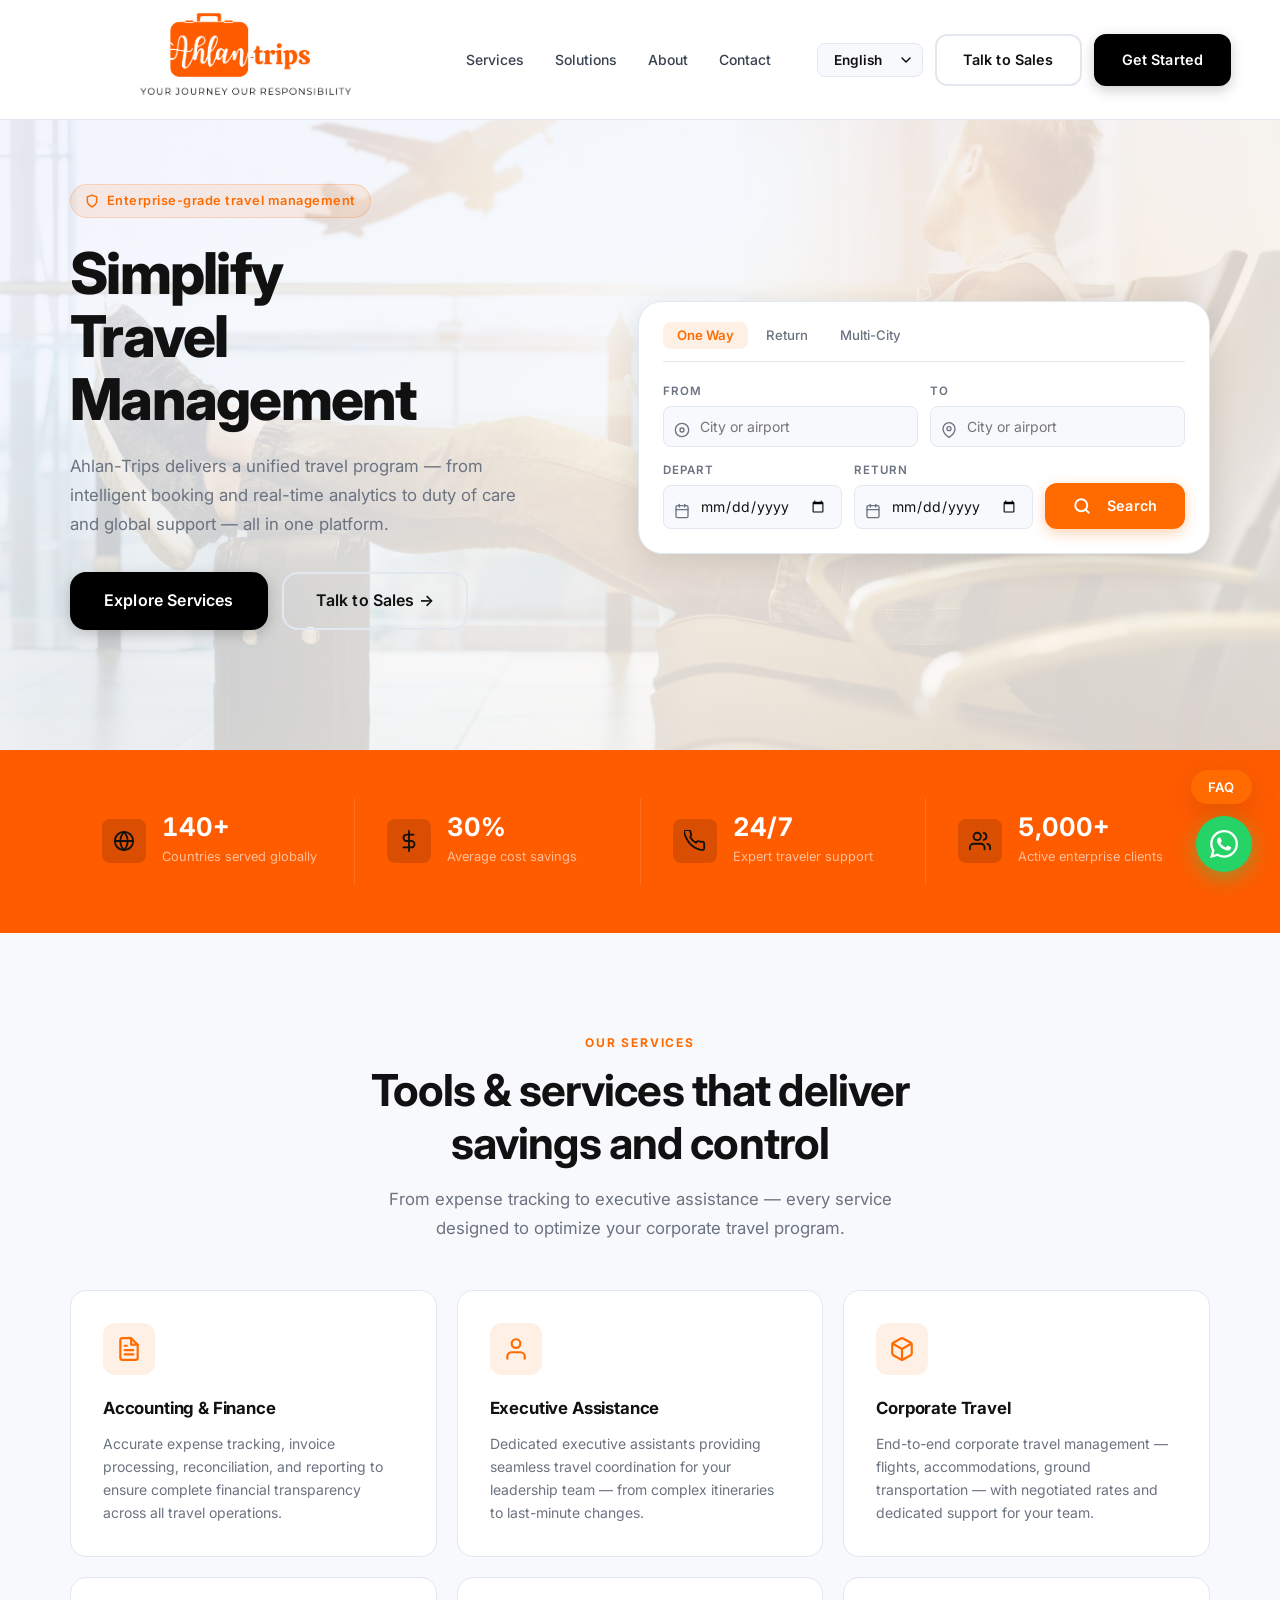
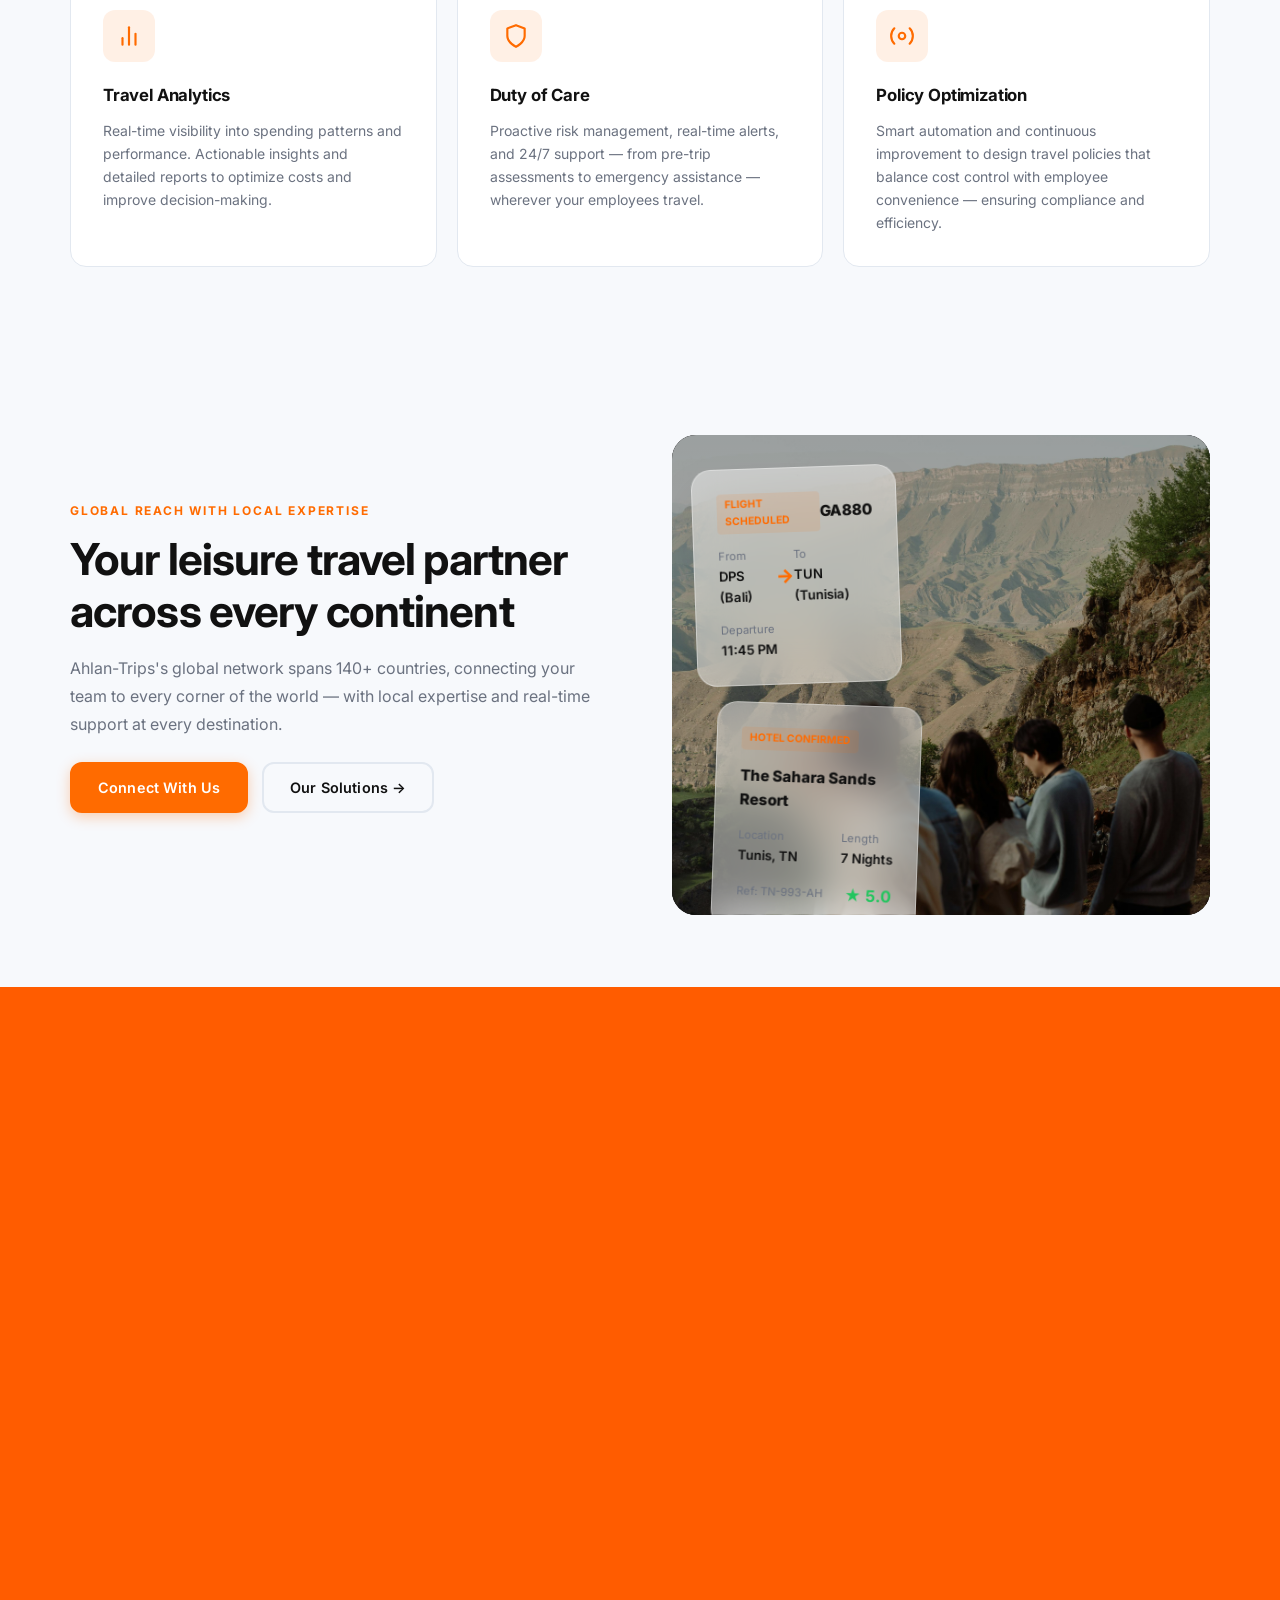
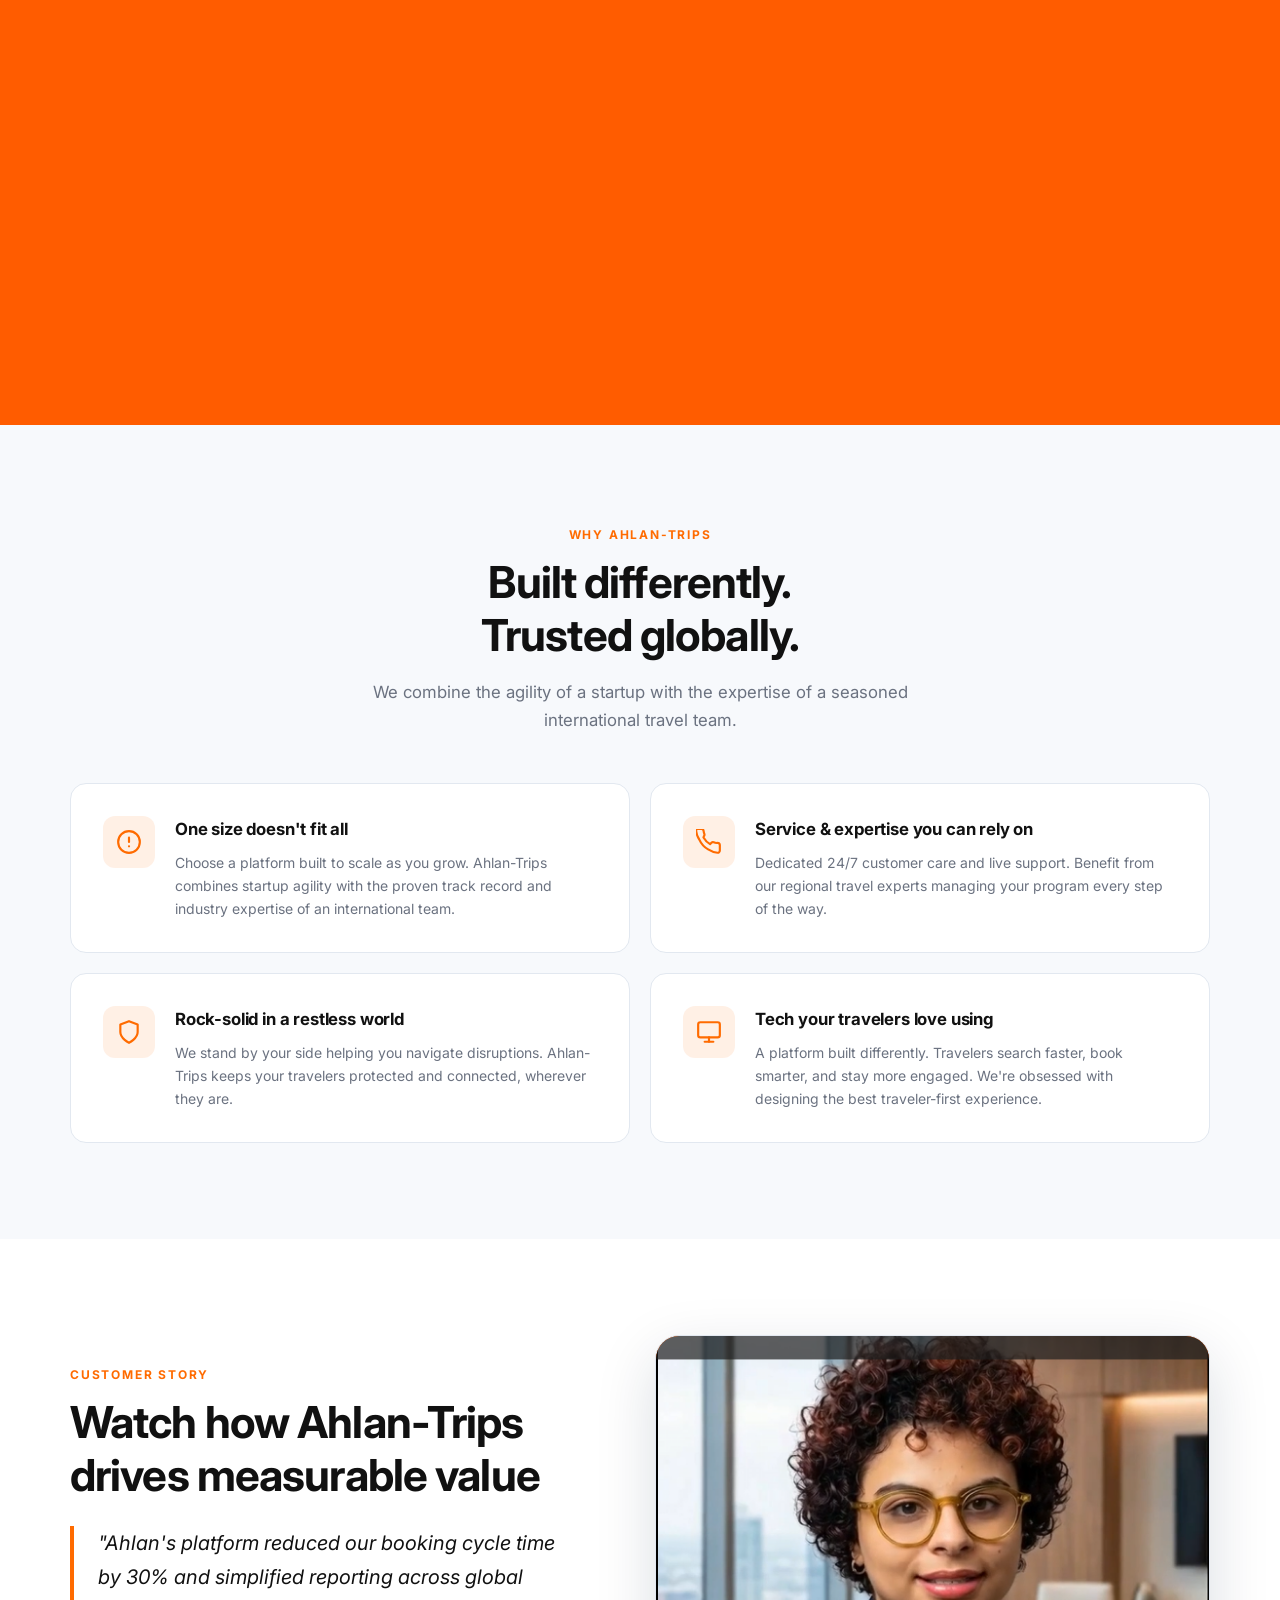
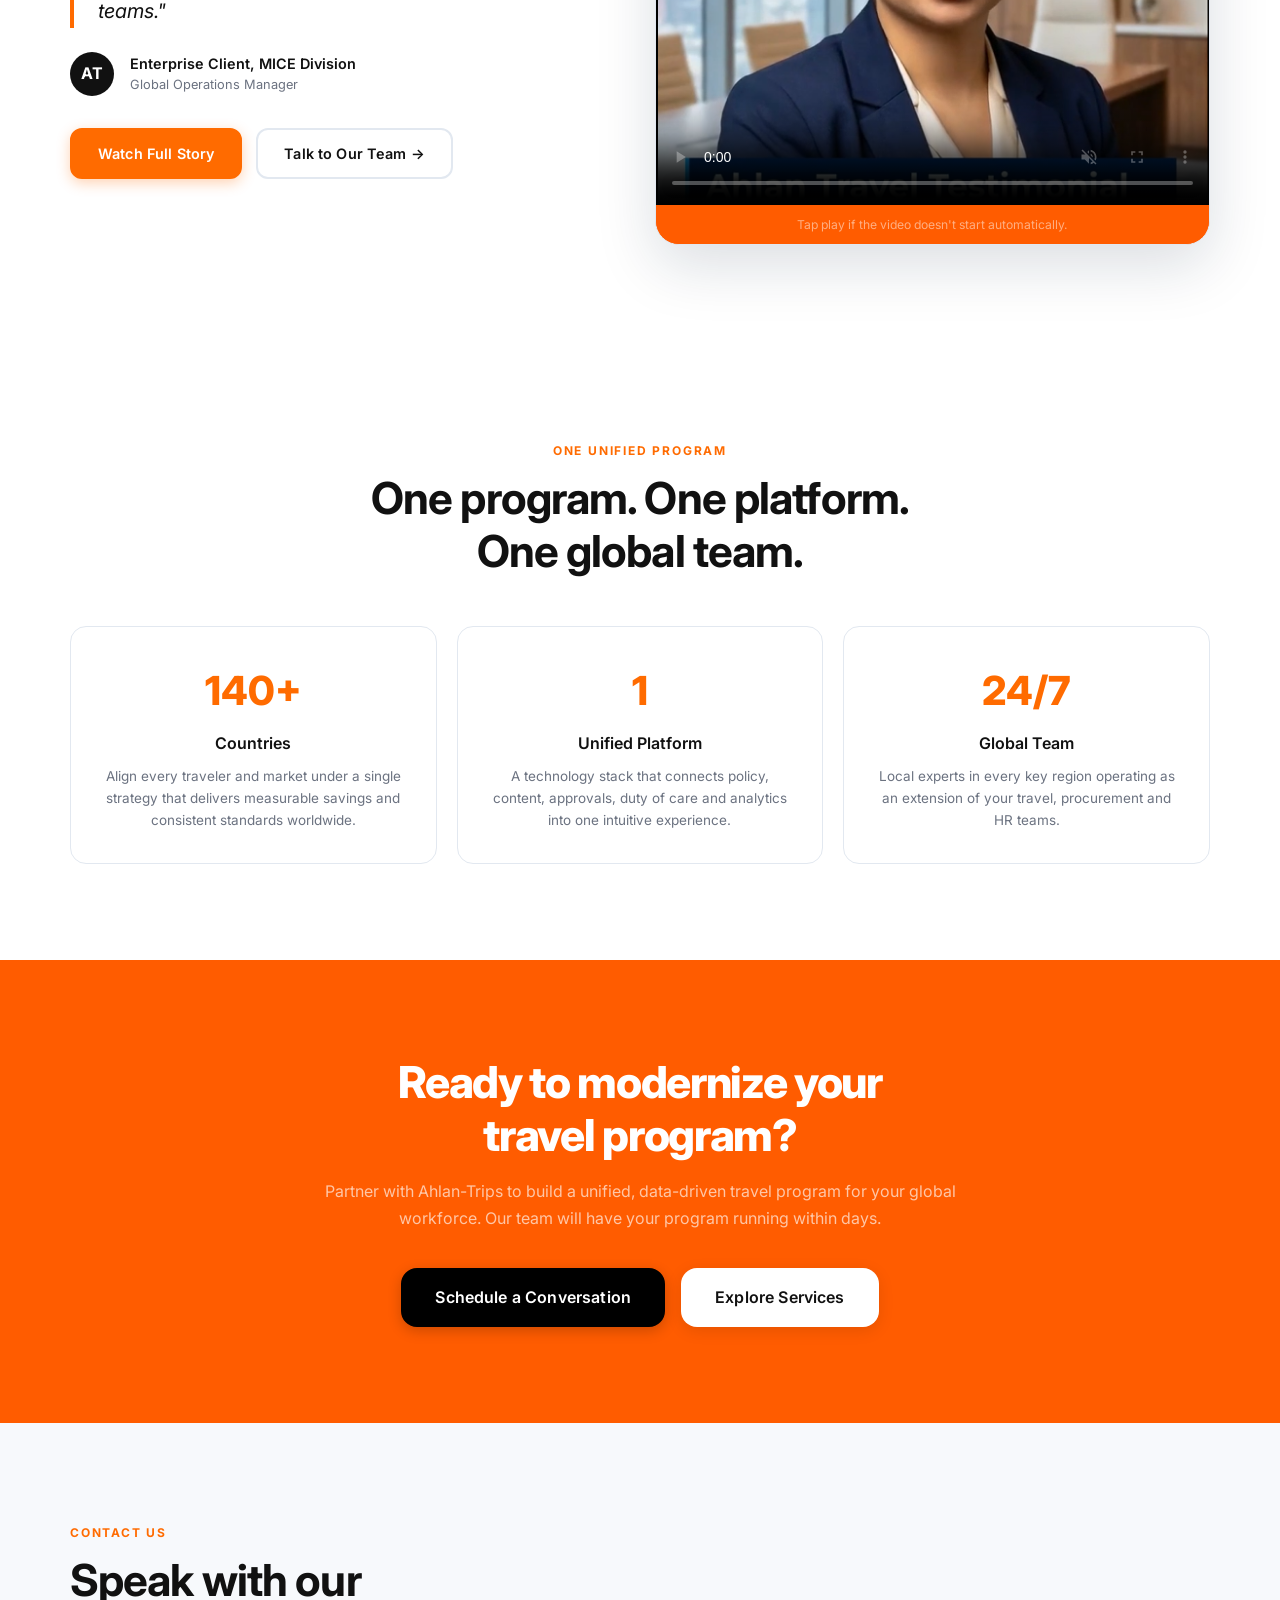
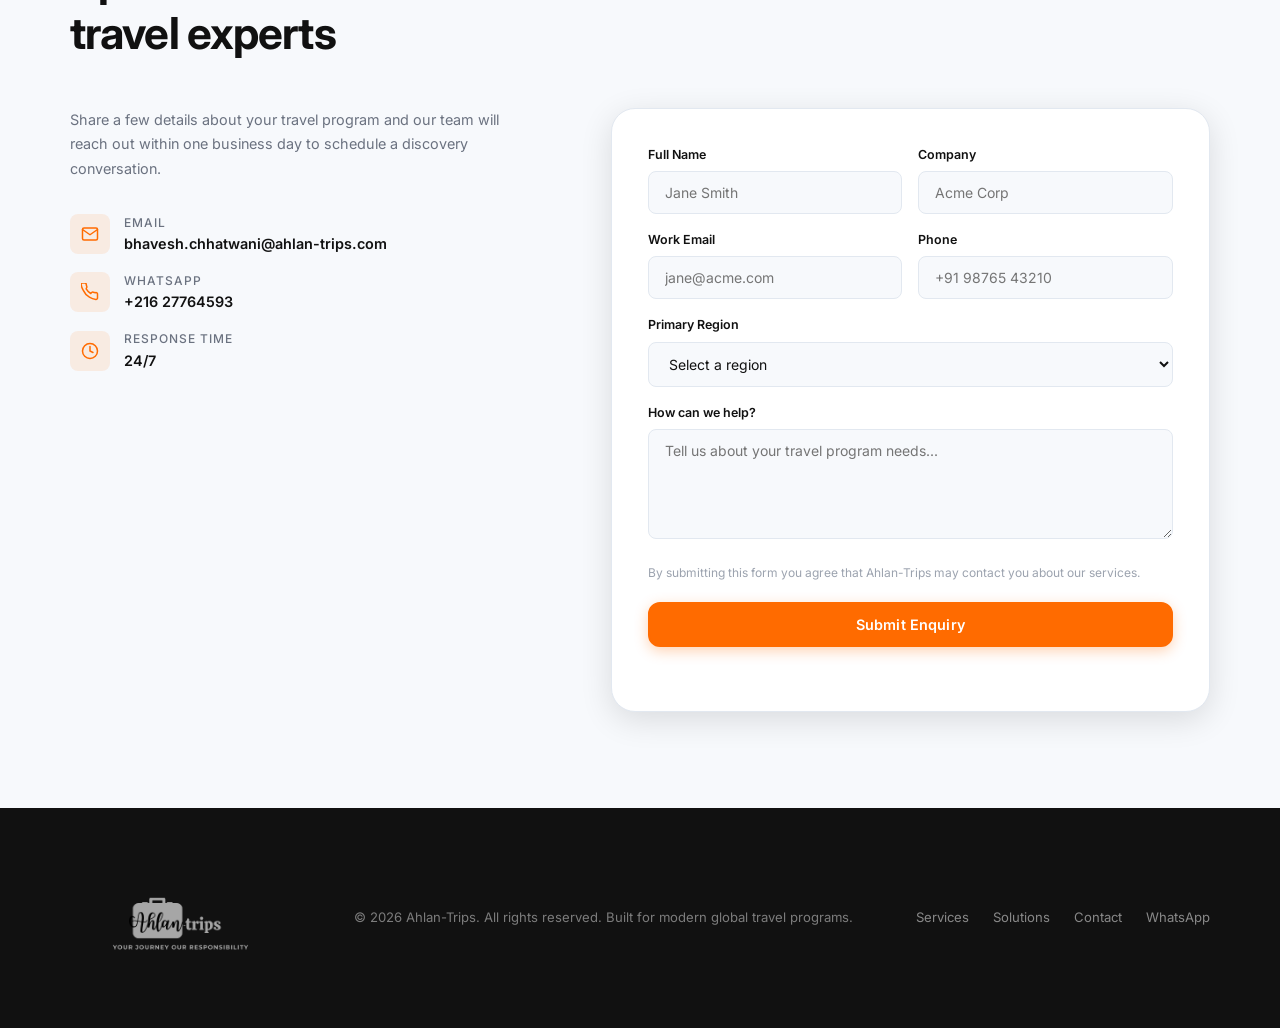
==== commit 29420556: "feat: add multi-language support (English, Arabic, French)" ====
--- a/index.html
+++ b/index.html
@@ -42,6 +42,13 @@
       </nav>
 
       <div class="nav-actions">
+        <div class="lang-switcher">
+          <select id="lang-select" aria-label="Select Language">
+            <option value="en">English</option>
+            <option value="ar">العربية</option>
+            <option value="fr">Français</option>
+          </select>
+        </div>
         <a href="#contact" class="btn btn-secondary" id="nav-talk-sales">Talk to Sales</a>
         <a href="#contact" class="btn btn-black" id="nav-get-started">Get Started</a>
       </div>
@@ -69,7 +76,7 @@
               Enterprise-grade travel management
             </div>
             <h1 class="hero-title">
-              Simplify <span class="accent">Corporate</span><br />Travel Management
+              Simplify<br />Travel Management
             </h1>
             <p class="hero-desc">
               Ahlan-Trips delivers a unified travel program — from intelligent booking and real-time analytics to duty
@@ -833,6 +840,7 @@
     </svg>
   </a>
 
+  <script src="translations.js"></script>
   <script src="script.js"></script>
 </body>
 
--- a/styles.css
+++ b/styles.css
@@ -799,6 +799,40 @@
   color: #ffffff;
 }
 
+/* Language Switcher */
+.lang-switcher select {
+  padding: 0.5rem 2rem 0.5rem 1rem;
+  border: 1px solid var(--border);
+  border-radius: var(--radius-sm);
+  background: var(--bg) url('data:image/svg+xml;utf8,<svg xmlns="http://www.w3.org/2000/svg" viewBox="0 0 24 24" fill="none" stroke="currentColor" stroke-width="2" stroke-linecap="round" stroke-linejoin="round"><polyline points="6 9 12 15 18 9"></polyline></svg>') no-repeat right 0.5rem center / 16px;
+  -webkit-appearance: none;
+  -moz-appearance: none;
+  appearance: none;
+  font-size: 0.85rem;
+  font-weight: 600;
+  cursor: pointer;
+  color: var(--text-dark);
+}
+html[dir="rtl"] .lang-switcher select {
+  padding: 0.5rem 1rem 0.5rem 2rem;
+  background-position: left 0.5rem center;
+}
+html[dir="rtl"] .search-field input,
+html[dir="rtl"] .search-field select {
+  padding: 0.7rem 2.25rem 0.7rem 0.875rem;
+}
+html[dir="rtl"] .search-field-icon {
+  left: auto;
+  right: 0.7rem;
+}
+html[dir="rtl"] .search-row-bottom button svg {
+  margin-right: 0 !important;
+  margin-left: 8px !important;
+}
+html[dir="rtl"] .nav-actions {
+  flex-direction: row-reverse;
+}
+
 .service-title {
   font-size: 1.05rem;
   font-weight: 700;
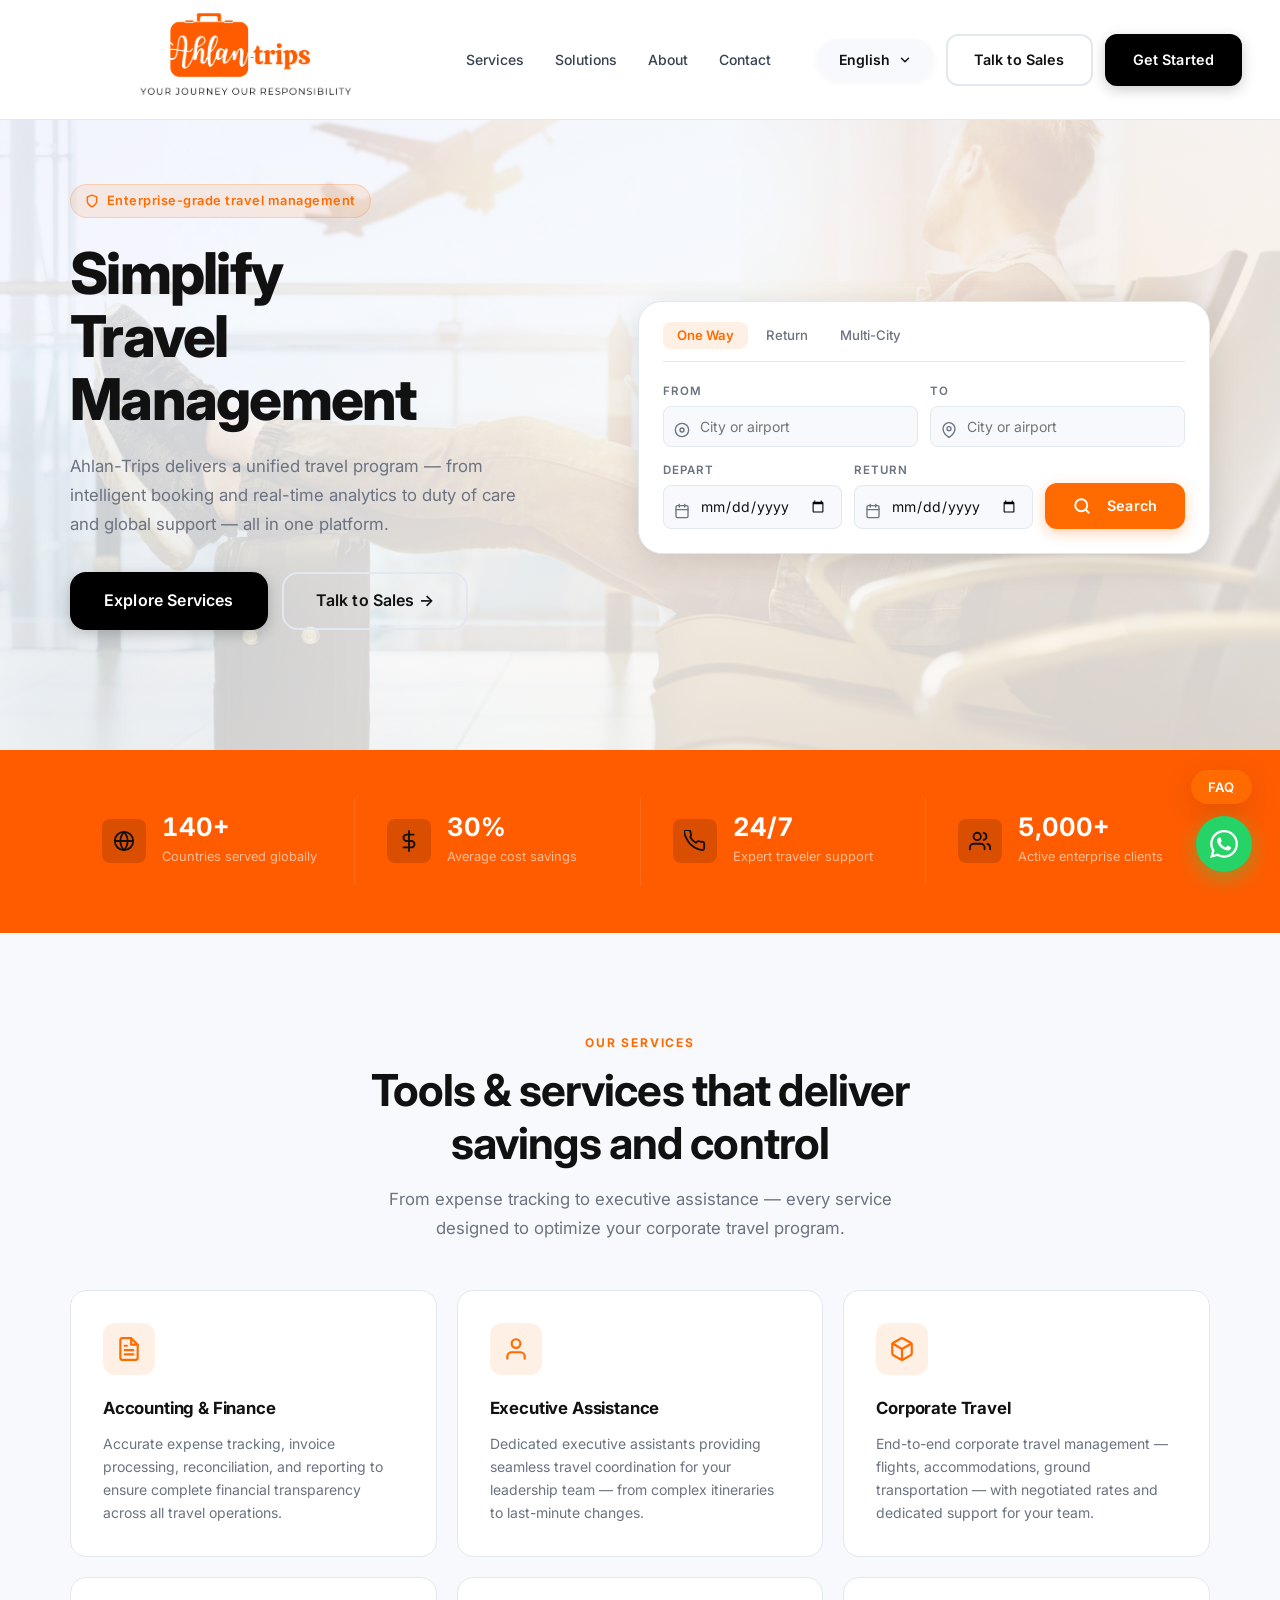
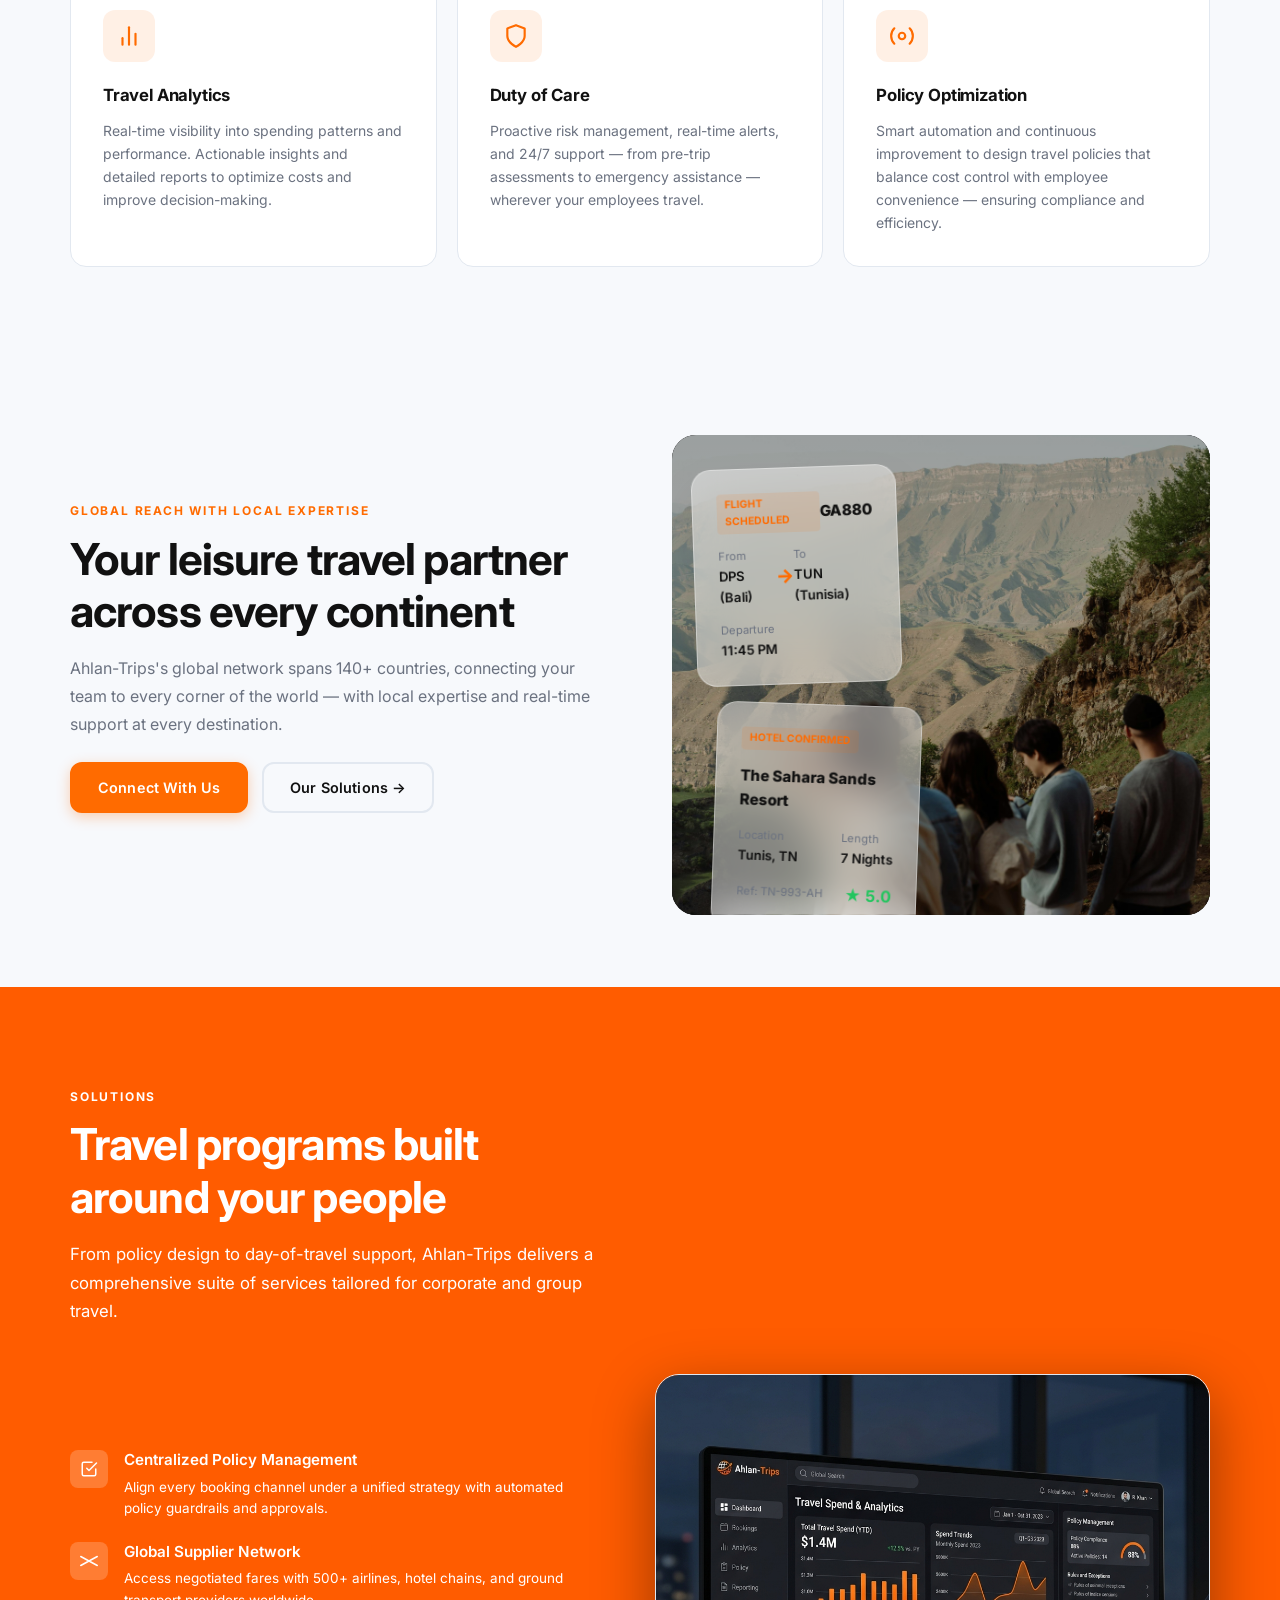
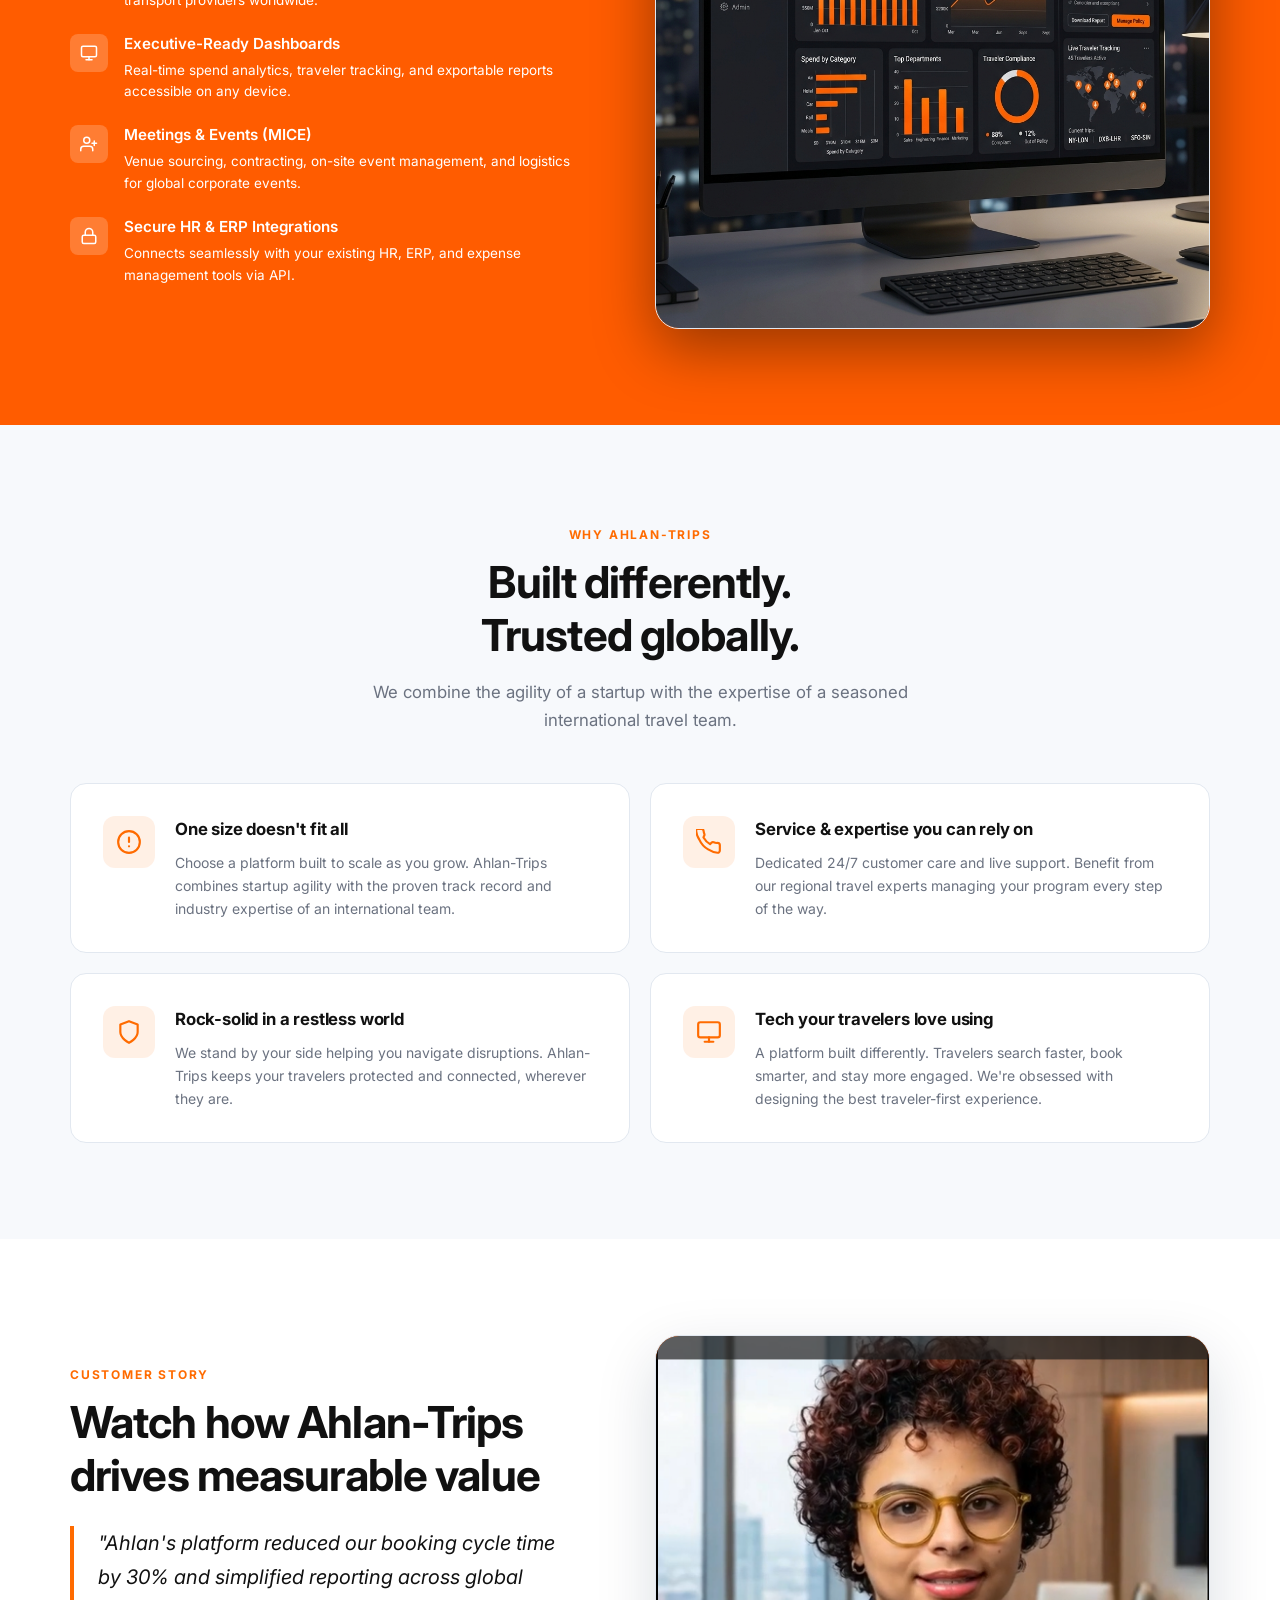
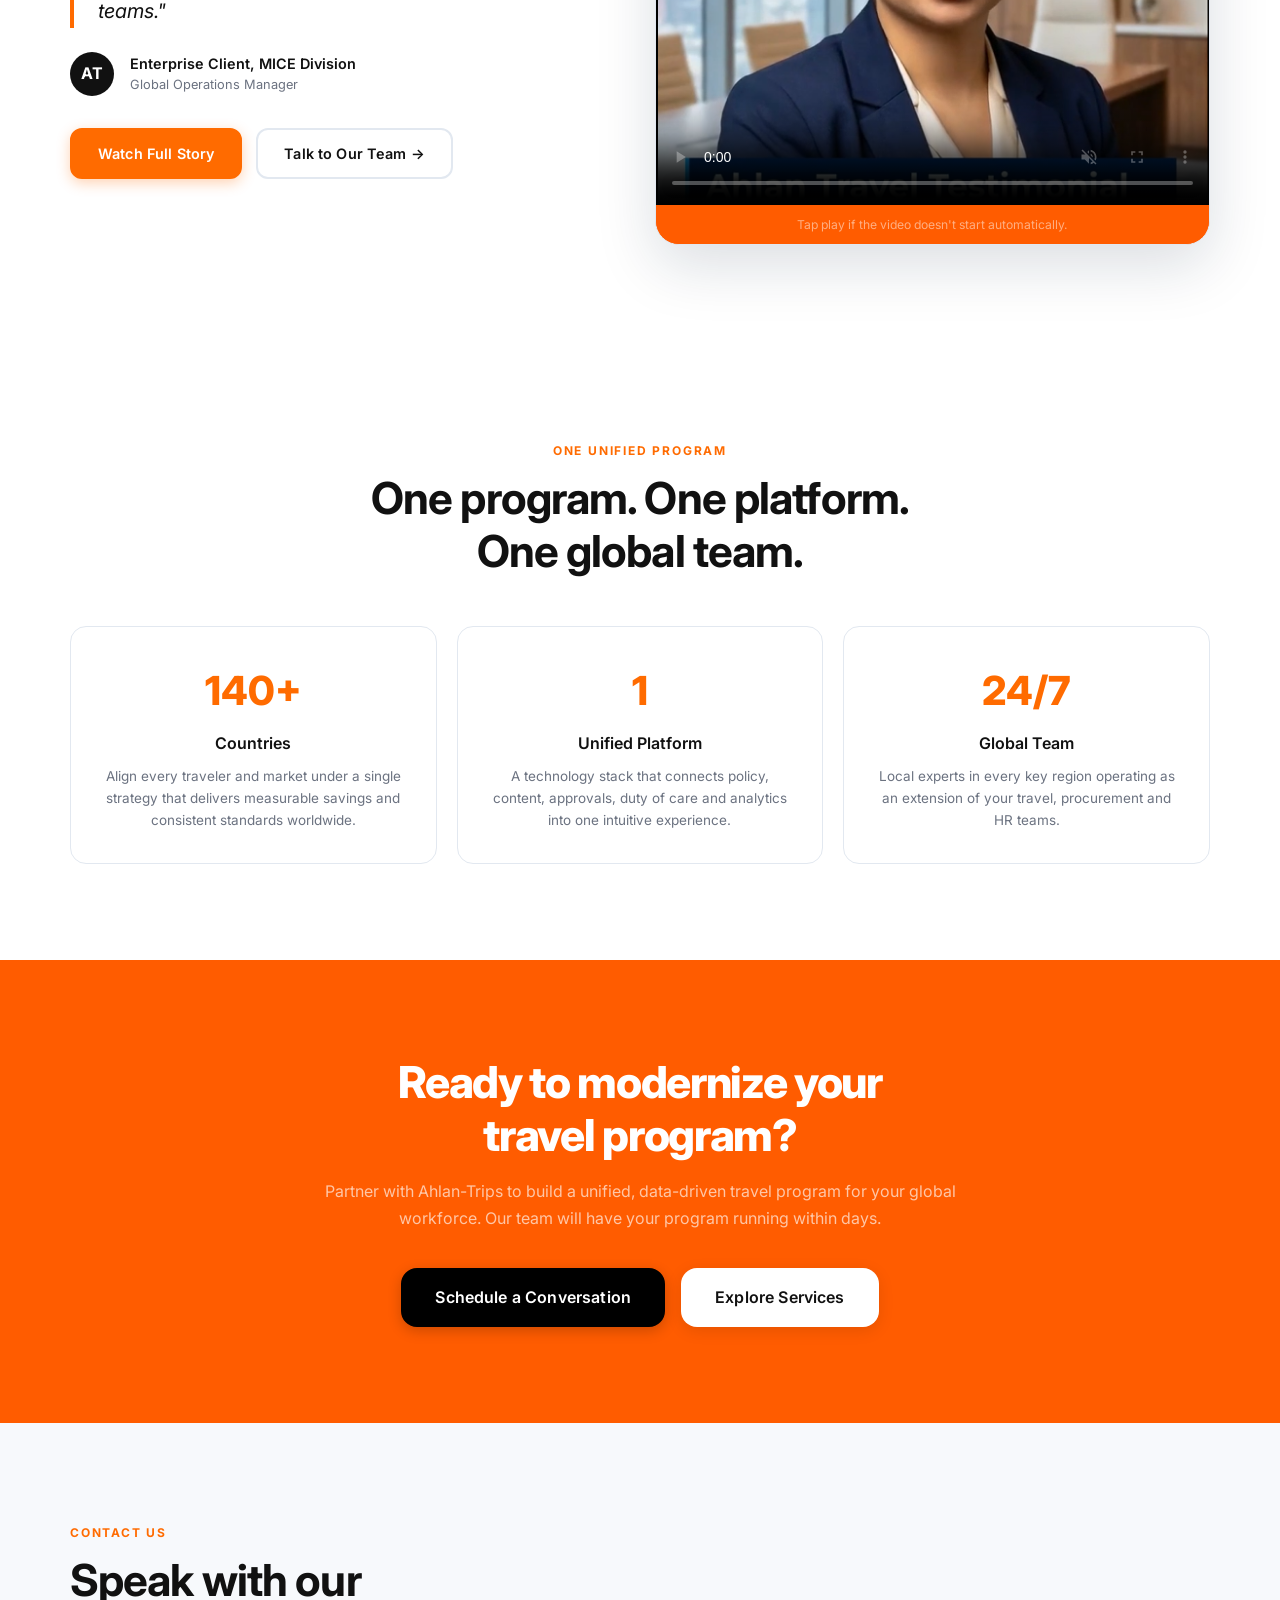
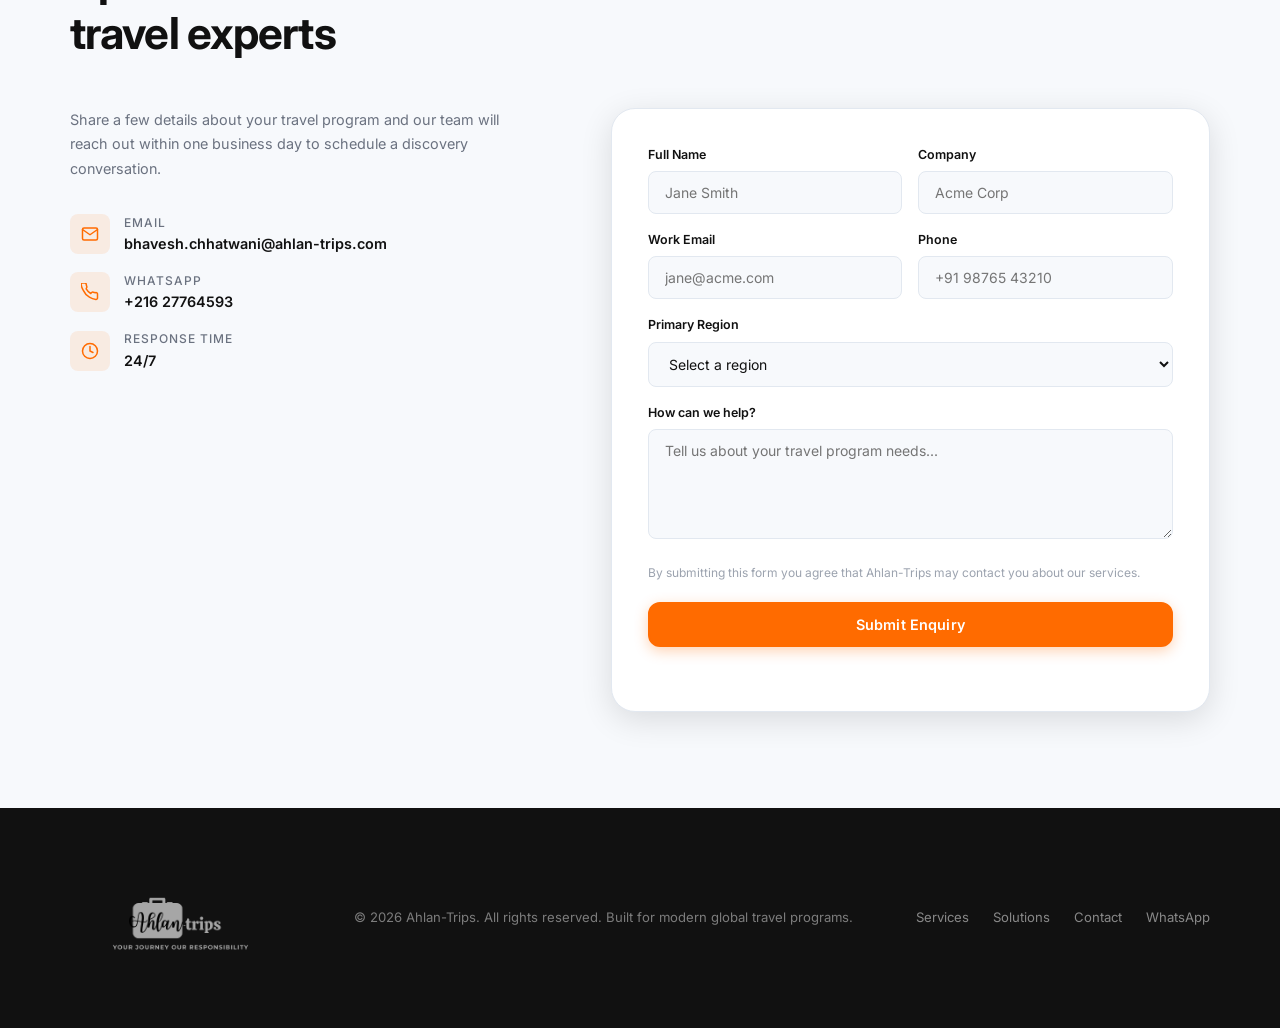
==== commit 71df150a: "style: upgrade language switcher to custom UI" ====
--- a/index.html
+++ b/index.html
@@ -42,12 +42,16 @@
       </nav>
 
       <div class="nav-actions">
-        <div class="lang-switcher">
-          <select id="lang-select" aria-label="Select Language">
-            <option value="en">English</option>
-            <option value="ar">العربية</option>
-            <option value="fr">Français</option>
-          </select>
+        <div class="lang-switcher" id="custom-lang-switcher">
+          <button class="lang-switcher-btn" id="lang-switcher-btn" aria-haspopup="listbox" aria-expanded="false">
+            <span class="lang-switcher-text" id="lang-switcher-text">English</span>
+            <svg xmlns="http://www.w3.org/2000/svg" viewBox="0 0 24 24" fill="none" stroke="currentColor" stroke-width="2.5" stroke-linecap="round" stroke-linejoin="round"><polyline points="6 9 12 15 18 9"></polyline></svg>
+          </button>
+          <ul class="lang-switcher-dropdown" id="lang-switcher-dropdown" role="listbox">
+            <li role="option" data-value="en" class="active">English</li>
+            <li role="option" data-value="ar">العربية</li>
+            <li role="option" data-value="fr">Français</li>
+          </ul>
         </div>
         <a href="#contact" class="btn btn-secondary" id="nav-talk-sales">Talk to Sales</a>
         <a href="#contact" class="btn btn-black" id="nav-get-started">Get Started</a>
--- a/styles.css
+++ b/styles.css
@@ -799,23 +799,96 @@
   color: #ffffff;
 }
 
-/* Language Switcher */
-.lang-switcher select {
-  padding: 0.5rem 2rem 0.5rem 1rem;
-  border: 1px solid var(--border);
-  border-radius: var(--radius-sm);
-  background: var(--bg) url('data:image/svg+xml;utf8,<svg xmlns="http://www.w3.org/2000/svg" viewBox="0 0 24 24" fill="none" stroke="currentColor" stroke-width="2" stroke-linecap="round" stroke-linejoin="round"><polyline points="6 9 12 15 18 9"></polyline></svg>') no-repeat right 0.5rem center / 16px;
-  -webkit-appearance: none;
-  -moz-appearance: none;
-  appearance: none;
-  font-size: 0.85rem;
+/* Custom Language Switcher */
+.lang-switcher {
+  position: relative;
+  display: inline-block;
+}
+
+.lang-switcher-btn {
+  display: flex;
+  align-items: center;
+  gap: 0.5rem;
+  padding: 0.65rem 1.25rem;
+  border: 2px solid transparent;
+  border-radius: 999px;
+  background-color: var(--bg);
+  font-size: 0.875rem;
   font-weight: 600;
   cursor: pointer;
+  color: var(--primary);
+  box-shadow: 0 2px 8px rgba(0,0,0,0.04);
+  transition: all var(--transition);
+  outline: none;
+}
+
+.lang-switcher-btn svg {
+  width: 14px;
+  height: 14px;
+  transition: transform var(--transition);
+}
+
+.lang-switcher.open .lang-switcher-btn svg {
+  transform: rotate(180deg);
+}
+
+.lang-switcher-btn:hover,
+.lang-switcher-btn:focus,
+.lang-switcher.open .lang-switcher-btn {
+  background-color: #ffffff;
+  border-color: var(--accent);
+  color: var(--accent);
+  box-shadow: 0 4px 14px rgba(255, 107, 0, 0.15);
+  transform: translateY(-2px);
+}
+
+.lang-switcher-dropdown {
+  position: absolute;
+  top: calc(100% + 8px);
+  right: 0;
+  min-width: 140px;
+  background: var(--bg-white);
+  border: 1px solid var(--border);
+  border-radius: var(--radius-lg);
+  box-shadow: var(--shadow-md);
+  padding: 0.5rem;
+  opacity: 0;
+  visibility: hidden;
+  transform: translateY(-10px);
+  transition: all 0.2s cubic-bezier(0.16, 1, 0.3, 1);
+  z-index: 1000;
+}
+
+.lang-switcher.open .lang-switcher-dropdown {
+  opacity: 1;
+  visibility: visible;
+  transform: translateY(0);
+}
+
+.lang-switcher-dropdown li {
+  padding: 0.6rem 1rem;
+  border-radius: var(--radius-sm);
+  font-size: 0.875rem;
+  font-weight: 500;
+  cursor: pointer;
   color: var(--text-dark);
-}
-html[dir="rtl"] .lang-switcher select {
-  padding: 0.5rem 1rem 0.5rem 2rem;
-  background-position: left 0.5rem center;
+  transition: all var(--transition);
+}
+
+.lang-switcher-dropdown li:hover {
+  background: var(--accent-soft);
+  color: var(--accent);
+}
+
+.lang-switcher-dropdown li.active {
+  background: var(--accent);
+  color: #ffffff;
+  font-weight: 600;
+}
+
+html[dir="rtl"] .lang-switcher-dropdown {
+  right: auto;
+  left: 0;
 }
 html[dir="rtl"] .search-field input,
 html[dir="rtl"] .search-field select {
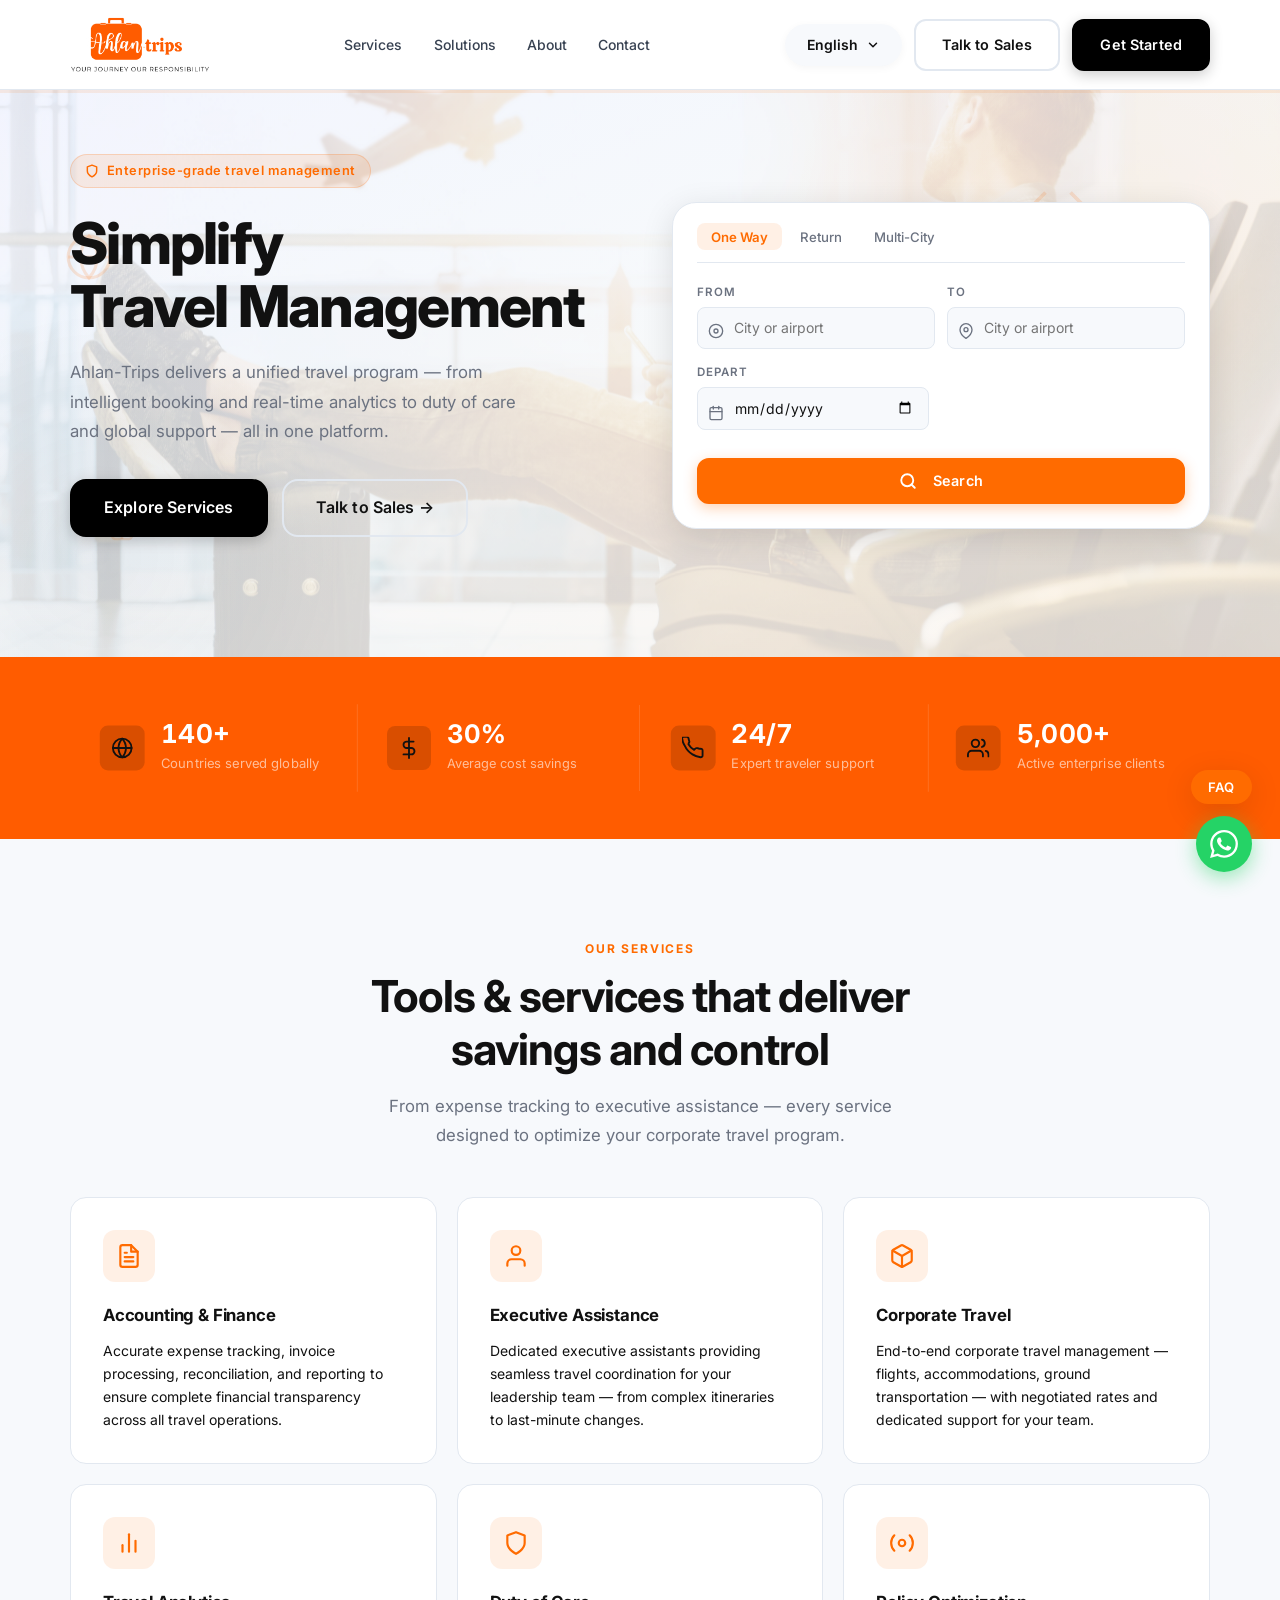
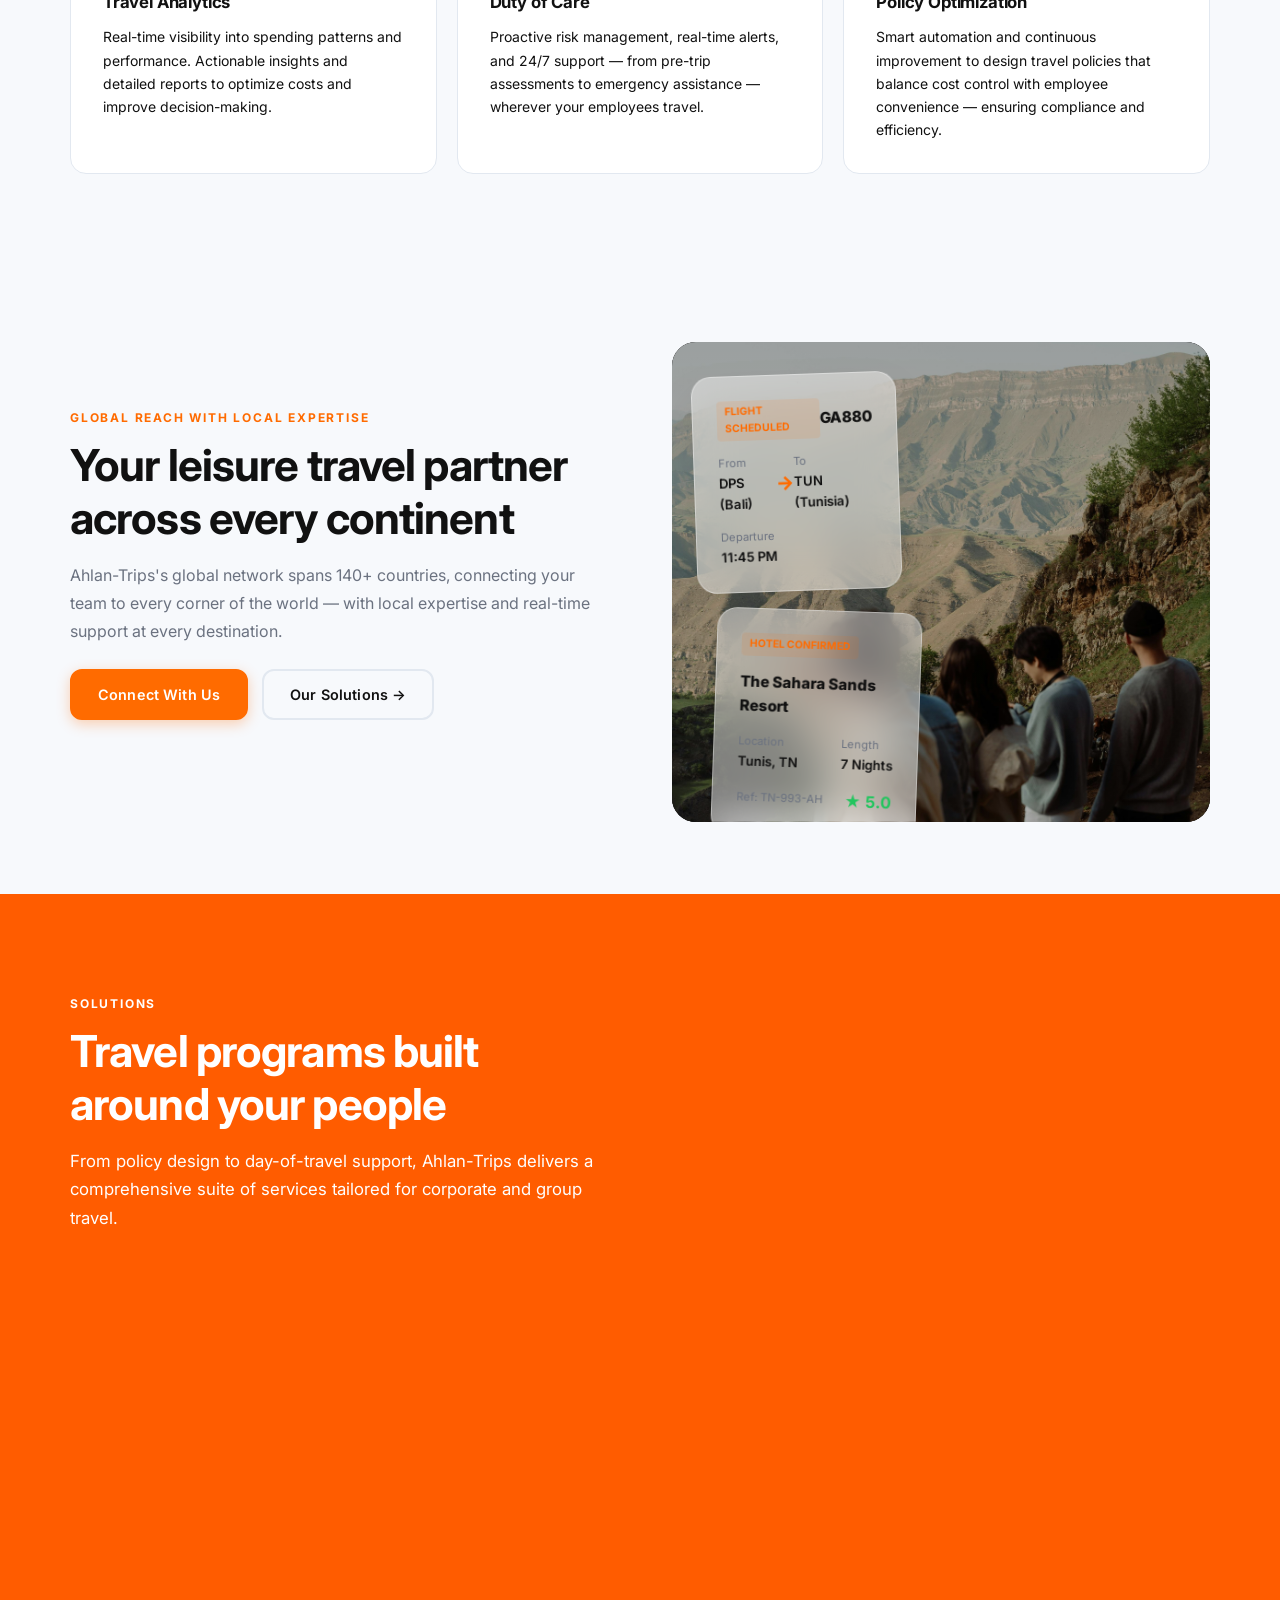
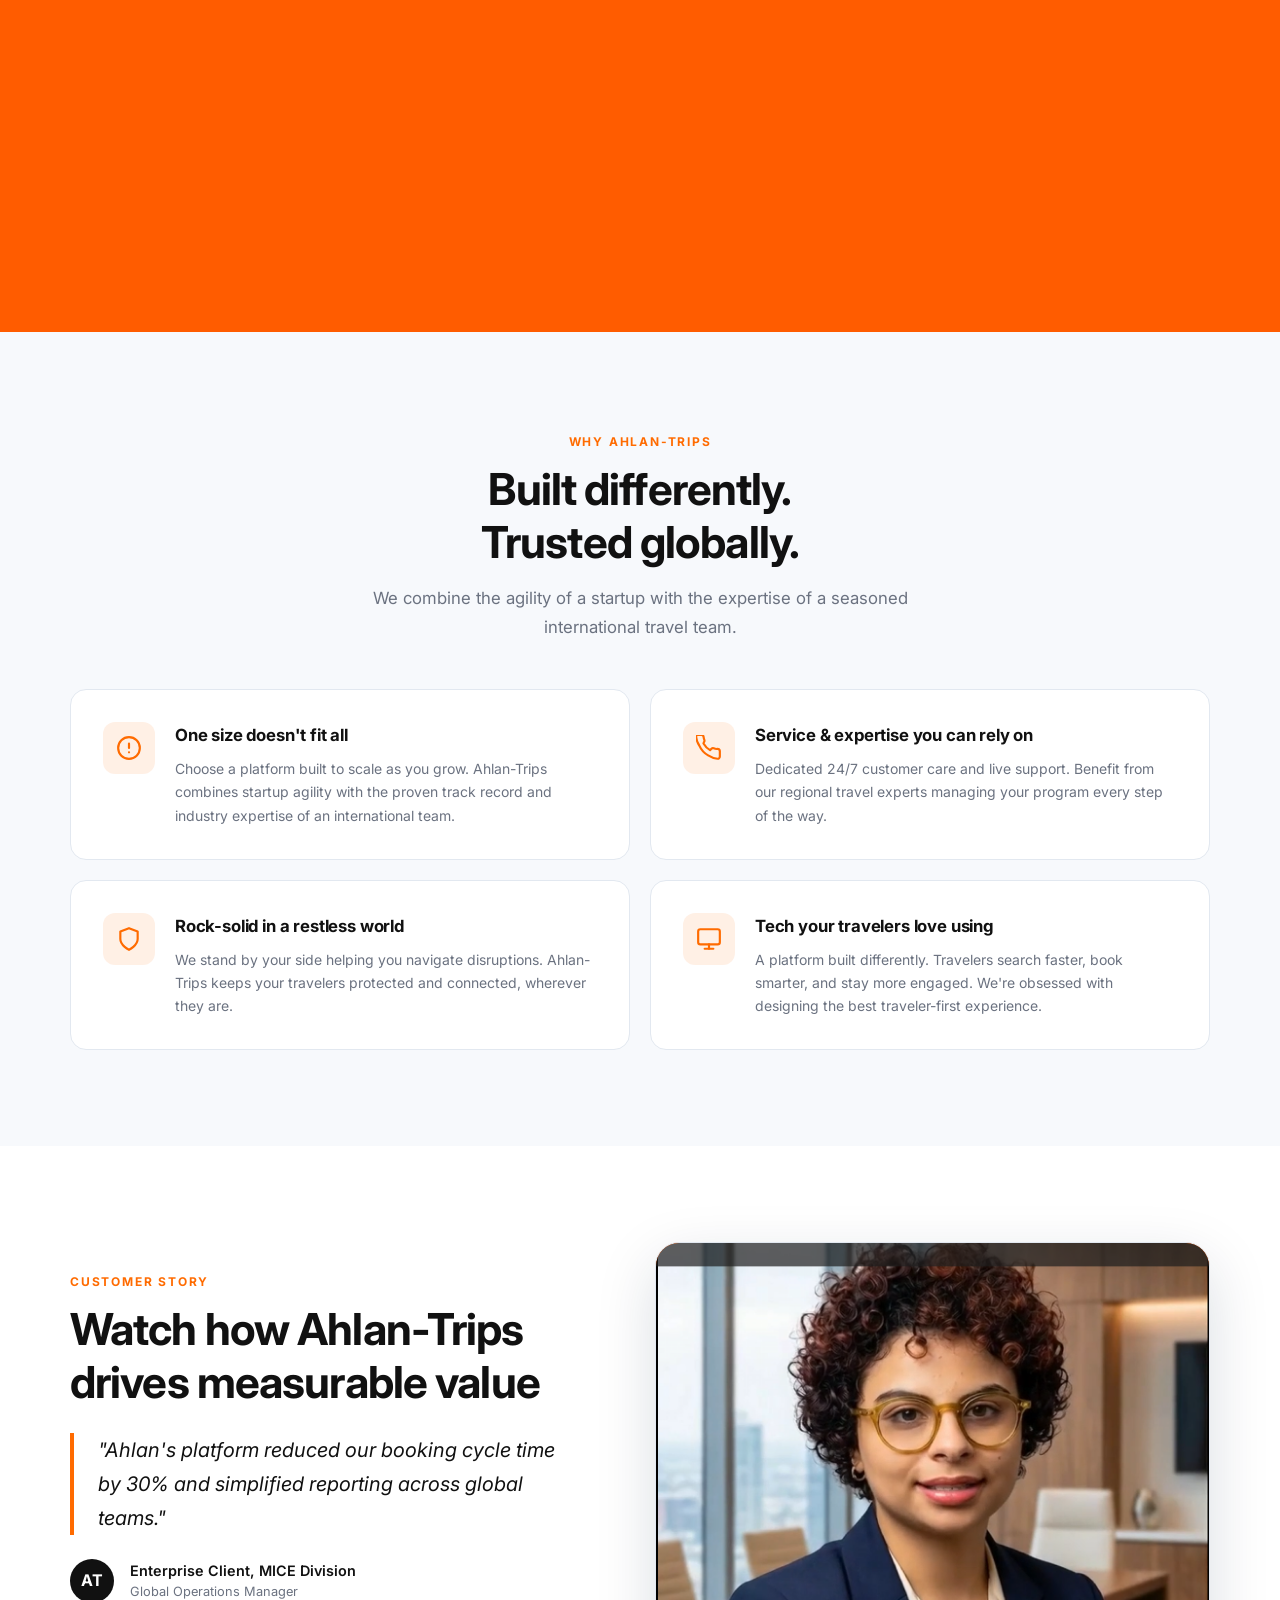
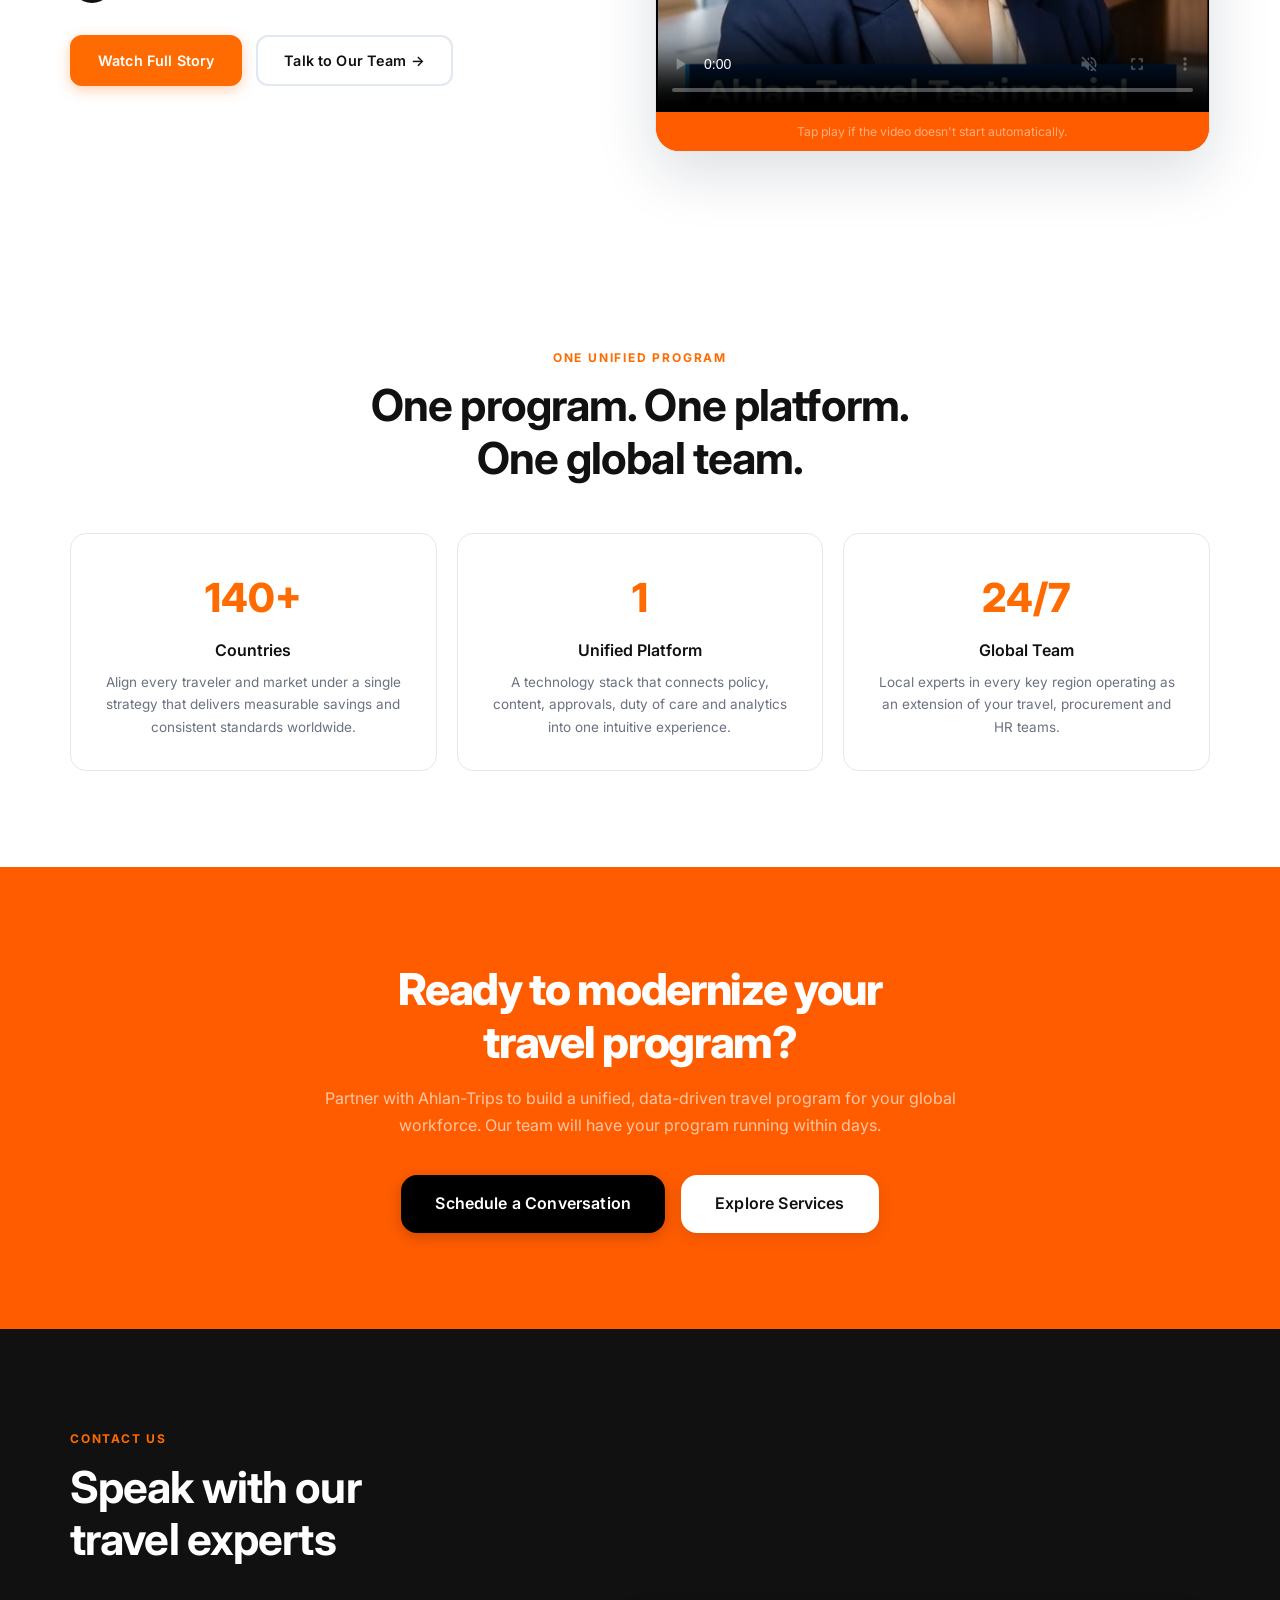
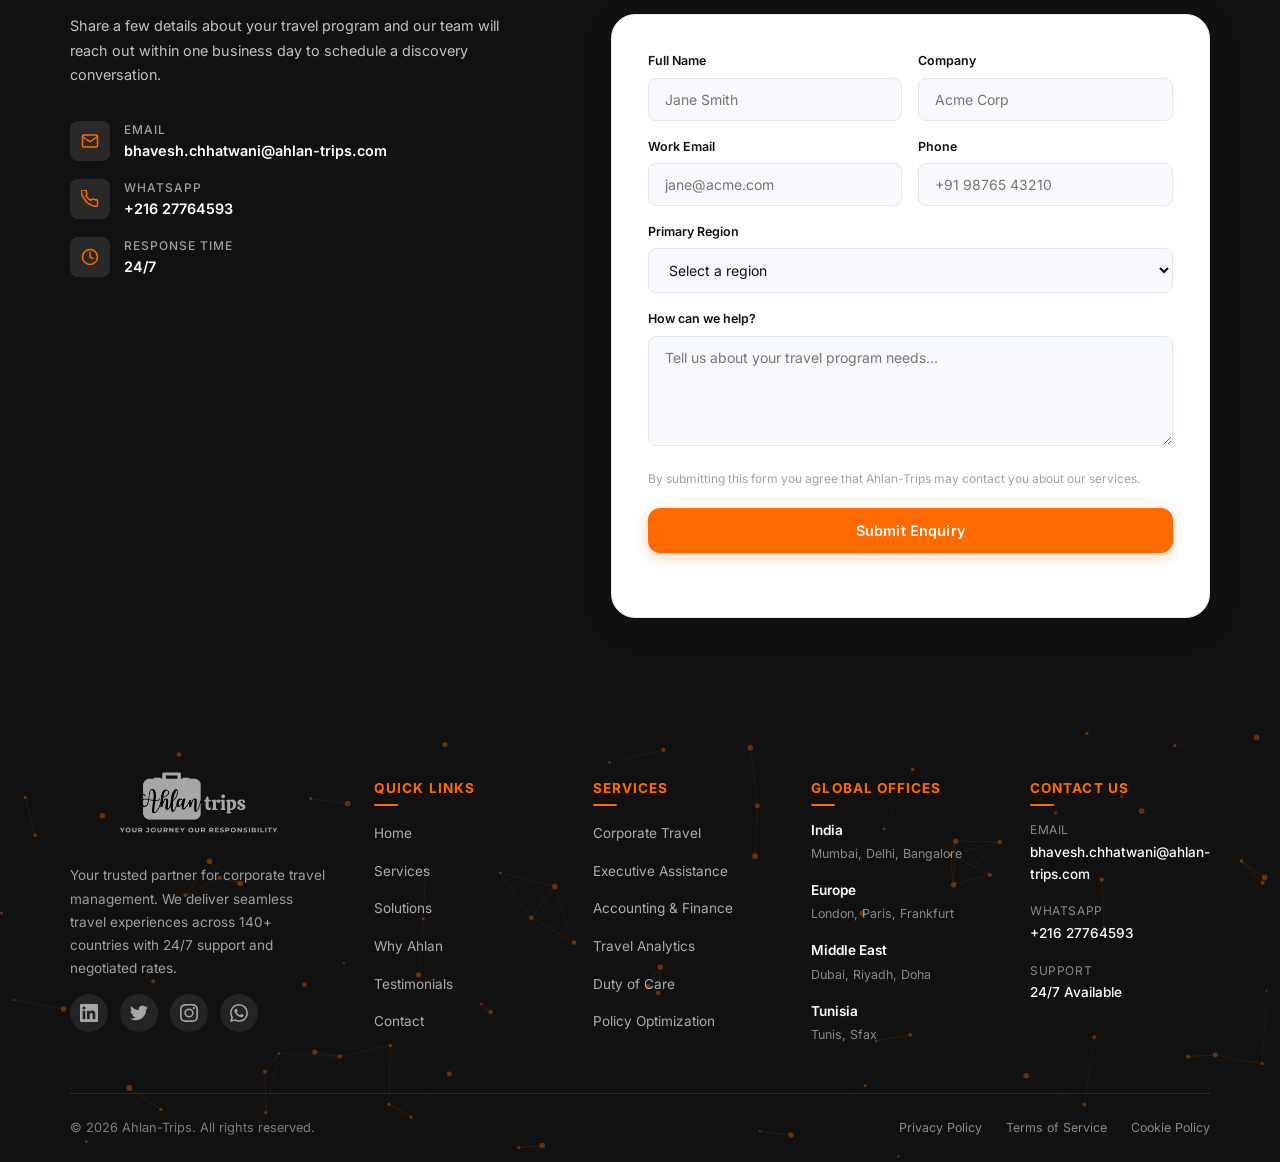
==== commit dd9348ca: "Fix mobile responsiveness and add slides feature" ====
--- a/index.html
+++ b/index.html
@@ -44,8 +44,9 @@
       <div class="nav-actions">
         <div class="lang-switcher" id="custom-lang-switcher">
           <button class="lang-switcher-btn" id="lang-switcher-btn" aria-haspopup="listbox" aria-expanded="false">
+            <svg class="lang-icon-globe" xmlns="http://www.w3.org/2000/svg" width="16" height="16" viewBox="0 0 24 24" fill="none" stroke="currentColor" stroke-width="2" stroke-linecap="round" stroke-linejoin="round" style="display:none;"><circle cx="12" cy="12" r="10"></circle><line x1="2" y1="12" x2="22" y2="12"></line><path d="M12 2a15.3 15.3 0 0 1 4 10 15.3 15.3 0 0 1-4 10 15.3 15.3 0 0 1-4-10 15.3 15.3 0 0 1 4-10z"></path></svg>
             <span class="lang-switcher-text" id="lang-switcher-text">English</span>
-            <svg xmlns="http://www.w3.org/2000/svg" viewBox="0 0 24 24" fill="none" stroke="currentColor" stroke-width="2.5" stroke-linecap="round" stroke-linejoin="round"><polyline points="6 9 12 15 18 9"></polyline></svg>
+            <svg class="lang-icon-chevron" xmlns="http://www.w3.org/2000/svg" viewBox="0 0 24 24" fill="none" stroke="currentColor" stroke-width="2.5" stroke-linecap="round" stroke-linejoin="round"><polyline points="6 9 12 15 18 9"></polyline></svg>
           </button>
           <ul class="lang-switcher-dropdown" id="lang-switcher-dropdown" role="listbox">
             <li role="option" data-value="en" class="active">English</li>
@@ -59,14 +60,47 @@
     </div>
   </header>
 
+  <!-- Scroll Progress Bar -->
+  <div class="scroll-progress" aria-hidden="true">
+    <div class="scroll-progress-bar" id="scroll-progress-bar"></div>
+  </div>
+
   <main id="home">
 
     <!-- ============================================================
            HERO SECTION
       ============================================================ -->
     <section class="hero-section" aria-label="Hero — Corporate Travel Management">
-      <!-- Subtle travel background texture -->
-      <div class="hero-bg-image" aria-hidden="true"></div>
+      <!-- Subtle travel background texture with parallax -->
+      <div class="hero-bg-image" aria-hidden="true" id="hero-parallax"></div>
+      
+      <!-- Floating Travel Elements -->
+      <div class="floating-elements" aria-hidden="true">
+        <div class="float-item float-plane">
+          <svg xmlns="http://www.w3.org/2000/svg" viewBox="0 0 24 24" fill="none" stroke="currentColor" stroke-width="1.5">
+            <path d="M2 12h20M2 12l5-5m-5 5l5 5M22 12l-5-5m5 5l-5 5"/>
+          </svg>
+        </div>
+        <div class="float-item float-location">
+          <svg xmlns="http://www.w3.org/2000/svg" viewBox="0 0 24 24" fill="none" stroke="currentColor" stroke-width="1.5">
+            <path d="M21 10c0 7-9 13-9 13s-9-6-9-13a9 9 0 0118 0z"/>
+            <circle cx="12" cy="10" r="3"/>
+          </svg>
+        </div>
+        <div class="float-item float-globe">
+          <svg xmlns="http://www.w3.org/2000/svg" viewBox="0 0 24 24" fill="none" stroke="currentColor" stroke-width="1.5">
+            <circle cx="12" cy="12" r="10"/>
+            <path d="M2 12h20M12 2a15.3 15.3 0 014 10 15.3 15.3 0 01-4 10 15.3 15.3 0 01-4-10 15.3 15.3 0 014-10z"/>
+          </svg>
+        </div>
+        <div class="float-item float-suitcase">
+          <svg xmlns="http://www.w3.org/2000/svg" viewBox="0 0 24 24" fill="none" stroke="currentColor" stroke-width="1.5">
+            <rect x="6" y="3" width="12" height="18" rx="2"/>
+            <path d="M12 3v18M2 10h20"/>
+          </svg>
+        </div>
+      </div>
+      
       <div class="container">
         <div class="hero-inner">
 
@@ -95,65 +129,87 @@
           <!-- Right: Flight Search Box -->
           <div class="flight-search-box fade-up fade-up-delay-2" role="search" aria-label="Flight search">
             <div class="search-tabs" role="tablist">
-              <button class="search-tab active" role="tab" id="tab-oneway">One Way</button>
-              <button class="search-tab" role="tab" id="tab-return">Return</button>
-              <button class="search-tab" role="tab" id="tab-multi">Multi-City</button>
-            </div>
-
-            <div class="search-fields">
-              <div class="search-field">
-                <label for="s-from">From</label>
-                <div class="search-field-icon">
-                  <svg xmlns="http://www.w3.org/2000/svg" viewBox="0 0 24 24" fill="none" stroke="currentColor"
-                    stroke-width="2" stroke-linecap="round" stroke-linejoin="round">
-                    <circle cx="12" cy="12" r="10" />
-                    <circle cx="12" cy="12" r="3" />
-                  </svg>
-                </div>
-                <input type="text" id="s-from" placeholder="City or airport" autocomplete="off" />
-                <div class="autocomplete-results" id="s-from-results"></div>
-              </div>
-              <div class="search-field">
-                <label for="s-to">To</label>
-                <div class="search-field-icon">
-                  <svg xmlns="http://www.w3.org/2000/svg" viewBox="0 0 24 24" fill="none" stroke="currentColor"
-                    stroke-width="2" stroke-linecap="round" stroke-linejoin="round">
-                    <path d="M21 10c0 7-9 13-9 13s-9-6-9-13a9 9 0 0118 0z" />
-                    <circle cx="12" cy="10" r="3" />
-                  </svg>
-                </div>
-                <input type="text" id="s-to" placeholder="City or airport" autocomplete="off" />
-                <div class="autocomplete-results" id="s-to-results"></div>
-              </div>
-            </div>
-
-            <div class="search-row-bottom">
-              <div class="search-field">
-                <label for="s-depart">Depart</label>
-                <div class="search-field-icon">
-                  <svg xmlns="http://www.w3.org/2000/svg" viewBox="0 0 24 24" fill="none" stroke="currentColor"
-                    stroke-width="2" stroke-linecap="round" stroke-linejoin="round">
-                    <rect x="3" y="4" width="18" height="18" rx="2" />
-                    <line x1="16" y1="2" x2="16" y2="6" />
-                    <line x1="8" y1="2" x2="8" y2="6" />
-                    <line x1="3" y1="10" x2="21" y2="10" />
-                  </svg>
-                </div>
-                <input type="date" id="s-depart" />
-              </div>
-              <div class="search-field">
-                <label for="s-return">Return</label>
-                <div class="search-field-icon">
-                  <svg xmlns="http://www.w3.org/2000/svg" viewBox="0 0 24 24" fill="none" stroke="currentColor"
-                    stroke-width="2" stroke-linecap="round" stroke-linejoin="round">
-                    <rect x="3" y="4" width="18" height="18" rx="2" />
-                    <line x1="16" y1="2" x2="16" y2="6" />
-                    <line x1="8" y1="2" x2="8" y2="6" />
-                    <line x1="3" y1="10" x2="21" y2="10" />
-                  </svg>
-                </div>
-                <input type="date" id="s-return" />
-              </div>
+              <button class="search-tab active" role="tab" id="tab-oneway" data-type="oneway">One Way</button>
+              <button class="search-tab" role="tab" id="tab-return" data-type="return">Return</button>
+              <button class="search-tab" role="tab" id="tab-multi" data-type="multicity">Multi-City</button>
+            </div>
+
+            <!-- Single/Multi City Rows Container -->
+            <div id="flight-rows-container">
+              <!-- Default single row for One Way/Return -->
+              <div class="flight-row" data-row="0">
+                <div class="search-fields">
+                  <div class="search-field">
+                    <label for="s-from-0">From</label>
+                    <div class="search-field-icon">
+                      <svg xmlns="http://www.w3.org/2000/svg" viewBox="0 0 24 24" fill="none" stroke="currentColor"
+                        stroke-width="2" stroke-linecap="round" stroke-linejoin="round">
+                        <circle cx="12" cy="12" r="10" />
+                        <circle cx="12" cy="12" r="3" />
+                      </svg>
+                    </div>
+                    <input type="text" id="s-from-0" placeholder="City or airport" autocomplete="off" class="s-from" />
+                    <div class="autocomplete-results" id="s-from-results-0"></div>
+                  </div>
+                  <div class="search-field">
+                    <label for="s-to-0">To</label>
+                    <div class="search-field-icon">
+                      <svg xmlns="http://www.w3.org/2000/svg" viewBox="0 0 24 24" fill="none" stroke="currentColor"
+                        stroke-width="2" stroke-linecap="round" stroke-linejoin="round">
+                        <path d="M21 10c0 7-9 13-9 13s-9-6-9-13a9 9 0 0118 0z" />
+                        <circle cx="12" cy="10" r="3" />
+                      </svg>
+                    </div>
+                    <input type="text" id="s-to-0" placeholder="City or airport" autocomplete="off" class="s-to" />
+                    <div class="autocomplete-results" id="s-to-results-0"></div>
+                  </div>
+                </div>
+
+                <div class="search-row-bottom">
+                  <div class="search-field">
+                    <label for="s-depart-0">Depart</label>
+                    <div class="search-field-icon">
+                      <svg xmlns="http://www.w3.org/2000/svg" viewBox="0 0 24 24" fill="none" stroke="currentColor"
+                        stroke-width="2" stroke-linecap="round" stroke-linejoin="round">
+                        <rect x="3" y="4" width="18" height="18" rx="2" />
+                        <line x1="16" y1="2" x2="16" y2="6" />
+                        <line x1="8" y1="2" x2="8" y2="6" />
+                        <line x1="3" y1="10" x2="21" y2="10" />
+                      </svg>
+                    </div>
+                    <input type="date" id="s-depart-0" class="s-depart" />
+                  </div>
+                  <div class="search-field return-field" id="return-field-container">
+                    <label for="s-return">Return</label>
+                    <div class="search-field-icon">
+                      <svg xmlns="http://www.w3.org/2000/svg" viewBox="0 0 24 24" fill="none" stroke="currentColor"
+                        stroke-width="2" stroke-linecap="round" stroke-linejoin="round">
+                        <rect x="3" y="4" width="18" height="18" rx="2" />
+                        <line x1="16" y1="2" x2="16" y2="6" />
+                        <line x1="8" y1="2" x2="8" y2="6" />
+                        <line x1="3" y1="10" x2="21" y2="10" />
+                      </svg>
+                    </div>
+                    <input type="date" id="s-return" />
+                  </div>
+                </div>
+              </div>
+            </div>
+
+            <!-- Add City Button for Multi-City -->
+            <div class="add-city-container" id="add-city-container" style="display: none;">
+              <button type="button" class="btn btn-secondary add-city-btn" id="add-city-btn">
+                <svg xmlns="http://www.w3.org/2000/svg" width="16" height="16" viewBox="0 0 24 24" fill="none"
+                  stroke="currentColor" stroke-width="2" stroke-linecap="round" stroke-linejoin="round">
+                  <line x1="12" y1="5" x2="12" y2="19"></line>
+                  <line x1="5" y1="12" x2="19" y2="12"></line>
+                </svg>
+                Add Another City
+              </button>
+            </div>
+
+            <!-- Search Button at Bottom -->
+            <div class="search-button-container">
               <button class="btn btn-primary" id="search-flights-btn" style="width: 100%;">
                 <svg xmlns="http://www.w3.org/2000/svg" width="18" height="18" viewBox="0 0 24 24" fill="none"
                   stroke="currentColor" stroke-width="2.5" stroke-linecap="round" stroke-linejoin="round"
@@ -250,7 +306,8 @@
         </div>
         <div class="services-grid">
 
-          <div class="service-card fade-up">
+          <div class="service-card fade-up" style="--card-bg: url('https://images.unsplash.com/photo-1554224155-6726b3ff858f?w=400&h=300&fit=crop')">
+            <div class="service-card-bg"></div>
             <div class="service-icon">
               <svg xmlns="http://www.w3.org/2000/svg" viewBox="0 0 24 24" fill="none" stroke="currentColor"
                 stroke-width="2" stroke-linecap="round" stroke-linejoin="round">
@@ -266,7 +323,8 @@
               ensure complete financial transparency across all travel operations.</p>
           </div>
 
-          <div class="service-card fade-up fade-up-delay-1">
+          <div class="service-card fade-up fade-up-delay-1" style="--card-bg: url('https://images.unsplash.com/photo-1560472355-536de3962603?w=400&h=300&fit=crop')">
+            <div class="service-card-bg"></div>
             <div class="service-icon">
               <svg xmlns="http://www.w3.org/2000/svg" viewBox="0 0 24 24" fill="none" stroke="currentColor"
                 stroke-width="2" stroke-linecap="round" stroke-linejoin="round">
@@ -279,7 +337,8 @@
               leadership team — from complex itineraries to last-minute changes.</p>
           </div>
 
-          <div class="service-card fade-up fade-up-delay-2">
+          <div class="service-card fade-up fade-up-delay-2" style="--card-bg: url('https://images.unsplash.com/photo-1436491865332-7a61a109cc05?w=400&h=300&fit=crop')">
+            <div class="service-card-bg"></div>
             <div class="service-icon">
               <svg xmlns="http://www.w3.org/2000/svg" viewBox="0 0 24 24" fill="none" stroke="currentColor"
                 stroke-width="2" stroke-linecap="round" stroke-linejoin="round">
@@ -294,7 +353,8 @@
               transportation — with negotiated rates and dedicated support for your team.</p>
           </div>
 
-          <div class="service-card fade-up">
+          <div class="service-card fade-up" style="--card-bg: url('https://images.unsplash.com/photo-1551288049-bebda4e38f71?w=400&h=300&fit=crop')">
+            <div class="service-card-bg"></div>
             <div class="service-icon">
               <svg xmlns="http://www.w3.org/2000/svg" viewBox="0 0 24 24" fill="none" stroke="currentColor"
                 stroke-width="2" stroke-linecap="round" stroke-linejoin="round">
@@ -308,7 +368,8 @@
               detailed reports to optimize costs and improve decision-making.</p>
           </div>
 
-          <div class="service-card fade-up fade-up-delay-1">
+          <div class="service-card fade-up fade-up-delay-1" style="--card-bg: url('https://images.unsplash.com/photo-1563986768609-322da13575f3?w=400&h=300&fit=crop')">
+            <div class="service-card-bg"></div>
             <div class="service-icon">
               <svg xmlns="http://www.w3.org/2000/svg" viewBox="0 0 24 24" fill="none" stroke="currentColor"
                 stroke-width="2" stroke-linecap="round" stroke-linejoin="round">
@@ -320,7 +381,8 @@
               assessments to emergency assistance — wherever your employees travel.</p>
           </div>
 
-          <div class="service-card fade-up fade-up-delay-2">
+          <div class="service-card fade-up fade-up-delay-2" style="--card-bg: url('https://images.unsplash.com/photo-1450101499163-c8848c66ca85?w=400&h=300&fit=crop')">
+            <div class="service-card-bg"></div>
             <div class="service-icon">
               <svg xmlns="http://www.w3.org/2000/svg" viewBox="0 0 24 24" fill="none" stroke="currentColor"
                 stroke-width="2" stroke-linecap="round" stroke-linejoin="round">
@@ -796,19 +858,119 @@
   </main>
 
   <!-- ============================================================
-         FOOTER
+         FOOTER (Enhanced Multi-Column)
     ============================================================ -->
   <footer class="site-footer">
+    <canvas id="footer-wave" class="footer-wave-canvas"></canvas>
     <div class="container">
-      <div class="footer-inner">
-        <img src="assets/footer.png?v=1" alt="Ahlan-Trips" class="footer-logo" />
-        <p class="footer-copy">© <span id="year">2026</span> Ahlan-Trips. All rights reserved. Built for modern global
-          travel programs.</p>
-        <nav class="footer-links" aria-label="Footer">
-          <a href="#services">Services</a>
-          <a href="#solutions">Solutions</a>
-          <a href="#contact">Contact</a>
-          <a href="https://wa.me/21627764593" target="_blank" rel="noopener">WhatsApp</a>
+      <!-- Main Footer Content -->
+      <div class="footer-main">
+        <!-- About Column -->
+        <div class="footer-column footer-about">
+          <div class="footer-logo-wrap">
+            <img src="assets/footer.png?v=1" alt="Ahlan-Trips" class="footer-logo" />
+          </div>
+          <p class="footer-about-text">Your trusted partner for corporate travel management. We deliver seamless travel experiences across 140+ countries with 24/7 support and negotiated rates.</p>
+          <div class="footer-social">
+            <a href="#" class="social-link" aria-label="LinkedIn">
+              <svg xmlns="http://www.w3.org/2000/svg" width="18" height="18" viewBox="0 0 24 24" fill="currentColor">
+                <path d="M20.447 20.452h-3.554v-5.569c0-1.328-.027-3.037-1.852-3.037-1.853 0-2.136 1.445-2.136 2.939v5.667H9.351V9h3.414v1.561h.046c.477-.9 1.637-1.85 3.37-1.85 3.601 0 4.267 2.37 4.267 5.455v6.286zM5.337 7.433c-1.144 0-2.063-.926-2.063-2.065 0-1.138.92-2.063 2.063-2.063 1.14 0 2.064.925 2.064 2.063 0 1.139-.925 2.065-2.064 2.065zm1.782 13.019H3.555V9h3.564v11.452zM22.225 0H1.771C.792 0 0 .774 0 1.729v20.542C0 23.227.792 24 1.771 24h20.451C23.2 24 24 23.227 24 22.271V1.729C24 .774 23.2 0 22.222 0h.003z"/>
+              </svg>
+            </a>
+            <a href="#" class="social-link" aria-label="Twitter">
+              <svg xmlns="http://www.w3.org/2000/svg" width="18" height="18" viewBox="0 0 24 24" fill="currentColor">
+                <path d="M23.953 4.57a10 10 0 01-2.825.775 4.958 4.958 0 002.163-2.723c-.951.555-2.005.959-3.127 1.184a4.92 4.92 0 00-8.384 4.482C7.69 8.095 4.067 6.13 1.64 3.162a4.822 4.822 0 00-.666 2.475c0 1.71.87 3.213 2.188 4.096a4.904 4.904 0 01-2.228-.616v.06a4.923 4.923 0 003.946 4.827 4.996 4.996 0 01-2.212.085 4.936 4.936 0 004.604 3.417 9.867 9.867 0 01-6.102 2.105c-.39 0-.779-.023-1.17-.067a13.995 13.995 0 007.557 2.209c9.053 0 13.998-7.496 13.998-13.985 0-.21 0-.42-.015-.63A9.935 9.935 0 0024 4.59z"/>
+              </svg>
+            </a>
+            <a href="#" class="social-link" aria-label="Instagram">
+              <svg xmlns="http://www.w3.org/2000/svg" width="18" height="18" viewBox="0 0 24 24" fill="currentColor">
+                <path d="M12 2.163c3.204 0 3.584.012 4.85.07 3.252.148 4.771 1.691 4.919 4.919.058 1.265.069 1.645.069 4.849 0 3.205-.012 3.584-.069 4.849-.149 3.225-1.664 4.771-4.919 4.919-1.266.058-1.644.07-4.85.07-3.204 0-3.584-.012-4.849-.07-3.26-.149-4.771-1.699-4.919-4.92-.058-1.265-.07-1.644-.07-4.849 0-3.204.013-3.583.07-4.849.149-3.227 1.664-4.771 4.919-4.919 1.266-.057 1.645-.069 4.849-.069zM12 0C8.741 0 8.333.014 7.053.072 2.695.272.273 2.69.073 7.052.014 8.333 0 8.741 0 12c0 3.259.014 3.668.072 4.948.2 4.358 2.618 6.78 6.98 6.98C8.333 23.986 8.741 24 12 24c3.259 0 3.668-.014 4.948-.072 4.354-.2 6.782-2.618 6.979-6.98.059-1.28.073-1.689.073-4.948 0-3.259-.014-3.667-.072-4.947-.196-4.354-2.617-6.78-6.979-6.98C15.668.014 15.259 0 12 0zm0 5.838a6.162 6.162 0 100 12.324 6.162 6.162 0 000-12.324zM12 16a4 4 0 110-8 4 4 0 010 8zm6.406-11.845a1.44 1.44 0 100 2.881 1.44 1.44 0 000-2.881z"/>
+              </svg>
+            </a>
+            <a href="https://wa.me/21627764593" class="social-link" aria-label="WhatsApp" target="_blank" rel="noopener">
+              <svg xmlns="http://www.w3.org/2000/svg" width="18" height="18" viewBox="0 0 24 24" fill="currentColor">
+                <path d="M17.472 14.382c-.297-.149-1.758-.867-2.03-.967-.273-.099-.471-.148-.67.15-.197.297-.767.966-.94 1.164-.173.199-.347.223-.644.075-.297-.15-1.255-.463-2.39-1.475-.883-.788-1.48-1.761-1.653-2.059-.173-.297-.018-.458.13-.606.134-.133.298-.347.446-.52.149-.174.198-.298.298-.497.099-.198.05-.371-.025-.52-.075-.149-.669-1.612-.916-2.207-.242-.579-.487-.5-.669-.51-.173-.008-.371-.01-.57-.01-.198 0-.52.074-.792.372-.272.297-1.04 1.016-1.04 2.479 0 1.462 1.065 2.875 1.213 3.074.149.198 2.096 3.2 5.077 4.487.709.306 1.262.489 1.694.625.712.227 1.36.195 1.871.118.571-.085 1.758-.719 2.006-1.413.248-.694.248-1.289.173-1.413-.074-.124-.272-.198-.57-.347m-5.421 7.403h-.004a9.87 9.87 0 01-5.031-1.378l-.361-.214-3.741.982.998-3.648-.235-.374a9.86 9.86 0 01-1.51-5.26c.001-5.45 4.436-9.884 9.888-9.884 2.64 0 5.122 1.03 6.988 2.898a9.825 9.825 0 012.893 6.994c-.003 5.45-4.437 9.884-9.885 9.884m8.413-18.297A11.815 11.815 0 0012.05 0C5.495 0 .16 5.335.157 11.892c0 2.096.547 4.142 1.588 5.955L.057 24l6.305-1.654a11.882 11.882 0 005.683 1.448h.005c6.554 0 11.89-5.335 11.893-11.893a11.821 11.821 0 00-3.48-8.413z"/>
+              </svg>
+            </a>
+          </div>
+        </div>
+
+        <!-- Quick Links -->
+        <div class="footer-column">
+          <h4 class="footer-heading">Quick Links</h4>
+          <ul class="footer-links">
+            <li><a href="#home">Home</a></li>
+            <li><a href="#services">Services</a></li>
+            <li><a href="#solutions">Solutions</a></li>
+            <li><a href="#why">Why Ahlan</a></li>
+            <li><a href="#testimonials">Testimonials</a></li>
+            <li><a href="#contact">Contact</a></li>
+          </ul>
+        </div>
+
+        <!-- Services -->
+        <div class="footer-column">
+          <h4 class="footer-heading">Services</h4>
+          <ul class="footer-links">
+            <li><a href="#services">Corporate Travel</a></li>
+            <li><a href="#services">Executive Assistance</a></li>
+            <li><a href="#services">Accounting & Finance</a></li>
+            <li><a href="#services">Travel Analytics</a></li>
+            <li><a href="#services">Duty of Care</a></li>
+            <li><a href="#services">Policy Optimization</a></li>
+          </ul>
+        </div>
+
+        <!-- Global Offices -->
+        <div class="footer-column">
+          <h4 class="footer-heading">Global Offices</h4>
+          <ul class="footer-locations">
+            <li>
+              <span class="location-name">India</span>
+              <span class="location-detail">Mumbai, Delhi, Bangalore</span>
+            </li>
+            <li>
+              <span class="location-name">Europe</span>
+              <span class="location-detail">London, Paris, Frankfurt</span>
+            </li>
+            <li>
+              <span class="location-name">Middle East</span>
+              <span class="location-detail">Dubai, Riyadh, Doha</span>
+            </li>
+            <li>
+              <span class="location-name">Tunisia</span>
+              <span class="location-detail">Tunis, Sfax</span>
+            </li>
+          </ul>
+        </div>
+
+        <!-- Contact -->
+        <div class="footer-column">
+          <h4 class="footer-heading">Contact Us</h4>
+          <ul class="footer-contact">
+            <li>
+              <span class="contact-label">Email</span>
+              <a href="mailto:bhavesh.chhatwani@ahlan-trips.com" class="contact-value">bhavesh.chhatwani@ahlan-trips.com</a>
+            </li>
+            <li>
+              <span class="contact-label">WhatsApp</span>
+              <a href="https://wa.me/21627764593" class="contact-value" target="_blank" rel="noopener">+216 27764593</a>
+            </li>
+            <li>
+              <span class="contact-label">Support</span>
+              <span class="contact-value">24/7 Available</span>
+            </li>
+          </ul>
+        </div>
+      </div>
+
+      <!-- Bottom Bar -->
+      <div class="footer-bottom">
+        <p class="footer-copy">© <span id="year">2026</span> Ahlan-Trips. All rights reserved.</p>
+        <nav class="footer-legal" aria-label="Legal">
+          <a href="#">Privacy Policy</a>
+          <a href="#">Terms of Service</a>
+          <a href="#">Cookie Policy</a>
         </nav>
       </div>
     </div>
--- a/styles.css
+++ b/styles.css
@@ -29,7 +29,7 @@
   --shadow: 0 4px 16px rgba(0, 0, 0, 0.10);
   --shadow-md: 0 8px 32px rgba(0, 0, 0, 0.12);
   --shadow-lg: 0 20px 60px rgba(11, 31, 58, 0.15);
-  --nav-h: 120px;
+  --nav-h: 90px;
   --transition: 0.22s ease;
 }
 
@@ -151,6 +151,23 @@
   color: #ffffff;
   border-color: var(--accent);
   box-shadow: 0 4px 14px rgba(255, 107, 0, 0.30);
+  position: relative;
+  overflow: hidden;
+}
+
+.btn-primary::before {
+  content: '';
+  position: absolute;
+  top: 0;
+  left: -100%;
+  width: 100%;
+  height: 100%;
+  background: linear-gradient(90deg, transparent, rgba(255, 255, 255, 0.3), transparent);
+  transition: left 0.5s ease;
+}
+
+.btn-primary:hover::before {
+  left: 100%;
 }
 
 .btn-primary:hover {
@@ -259,9 +276,9 @@
 }
 
 .logo-img {
-  width: 350px;
+  width: 140px;
   height: auto;
-  margin-top: -30px;
+  margin-top: 0;
 }
 
 .main-nav ul {
@@ -317,32 +334,52 @@
 }
 
 @media (max-width: 900px) {
+  :root {
+    --nav-h: 64px;
+  }
+
   .header-inner {
-    gap: 0.75rem;
+    gap: 0.5rem;
   }
 
   .logo-img {
-    width: 180px;
-    margin-top: -15px;
+    width: 120px;
+    margin-top: 0;
   }
 
   .nav-toggle {
     display: flex;
     order: 3;
+    width: 36px;
+    height: 36px;
   }
 
   .nav-actions {
     order: 2;
-    gap: 0.5rem;
+    gap: 0.35rem;
   }
 
   .nav-actions .btn-black {
-    padding: 0.5rem 0.75rem;
+    padding: 0.45rem 0.65rem;
     font-size: 0.75rem;
+  }
+
+  .lang-switcher-text {
+    display: none;
+  }
+
+  .lang-icon-globe {
+    display: block !important;
+  }
+
+  .lang-switcher-btn {
+    padding: 0.45rem 0.5rem;
+    border-radius: var(--radius-sm);
   }
 
   .main-nav {
     position: static;
+    order: 3;
   }
 
   .main-nav ul {
@@ -387,6 +424,27 @@
 }
 
 /* =============================================
+   SCROLL PROGRESS BAR
+   ============================================= */
+.scroll-progress {
+  position: fixed;
+  top: var(--nav-h);
+  left: 0;
+  width: 100%;
+  height: 3px;
+  background: rgba(255, 107, 0, 0.1);
+  z-index: 999;
+}
+
+.scroll-progress-bar {
+  height: 100%;
+  background: linear-gradient(90deg, var(--accent), #ff8c40);
+  width: 0%;
+  transition: width 0.1s ease-out;
+  box-shadow: 0 0 10px rgba(255, 107, 0, 0.5);
+}
+
+/* =============================================
    HERO SECTION
    ============================================= */
 .hero-section {
@@ -427,6 +485,91 @@
   align-items: center;
   position: relative;
   z-index: 1;
+}
+
+/* Floating Travel Elements */
+.floating-elements {
+  position: absolute;
+  top: 0;
+  left: 0;
+  right: 0;
+  bottom: 0;
+  pointer-events: none;
+  z-index: 0;
+  overflow: hidden;
+}
+
+.float-item {
+  position: absolute;
+  width: 60px;
+  height: 60px;
+  color: rgba(255, 107, 0, 0.15);
+  animation: float 6s ease-in-out infinite;
+}
+
+.float-item svg {
+  width: 100%;
+  height: 100%;
+}
+
+.float-plane {
+  top: 15%;
+  right: 15%;
+  animation-delay: 0s;
+  animation-duration: 8s;
+}
+
+.float-location {
+  top: 60%;
+  right: 8%;
+  animation-delay: -2s;
+  animation-duration: 7s;
+  width: 45px;
+  height: 45px;
+}
+
+.float-globe {
+  top: 25%;
+  left: 5%;
+  animation-delay: -4s;
+  animation-duration: 9s;
+  width: 50px;
+  height: 50px;
+}
+
+.float-suitcase {
+  bottom: 20%;
+  left: 8%;
+  animation-delay: -1s;
+  animation-duration: 6s;
+  width: 40px;
+  height: 40px;
+}
+
+@keyframes float {
+  0%, 100% {
+    transform: translateY(0) rotate(0deg);
+  }
+  25% {
+    transform: translateY(-20px) rotate(5deg);
+  }
+  50% {
+    transform: translateY(-10px) rotate(-3deg);
+  }
+  75% {
+    transform: translateY(-25px) rotate(3deg);
+  }
+}
+
+/* Hero Parallax Background */
+.hero-bg-image {
+  will-change: transform;
+}
+
+/* Magnetic Button Effect */
+.btn-magnetic {
+  position: relative;
+  transition: transform 0.3s cubic-bezier(0.34, 1.56, 0.64, 1);
 }
 
 .hero-badge {
@@ -573,6 +716,70 @@
   grid-template-columns: 1fr 1fr auto;
   gap: 0.75rem;
   align-items: end;
+}
+
+/* Return field - hidden by default for One Way */
+.return-field {
+  display: none;
+}
+
+.return-field.visible {
+  display: block;
+}
+
+/* Flight rows for multi-city */
+.flight-row {
+  margin-bottom: 1rem;
+  padding-bottom: 1rem;
+  border-bottom: 1px dashed var(--border);
+}
+
+.flight-row:last-of-type {
+  border-bottom: none;
+  margin-bottom: 0;
+  padding-bottom: 0;
+}
+
+/* Add city button */
+.add-city-container {
+  margin-top: 0.75rem;
+  padding-top: 0.75rem;
+  border-top: 1px solid var(--border);
+}
+
+.add-city-btn {
+  width: 100%;
+  display: flex;
+  align-items: center;
+  justify-content: center;
+  gap: 0.5rem;
+  padding: 0.6rem;
+  font-size: 0.85rem;
+}
+
+.add-city-btn svg {
+  width: 16px;
+  height: 16px;
+}
+
+.remove-city-btn {
+  display: flex;
+  align-items: center;
+  justify-content: center;
+  background: #fee2e2;
+  border-color: #fecaca;
+  color: #dc2626;
+}
+
+.remove-city-btn:hover {
+  background: #fecaca;
+  border-color: #f87171;
+}
+
+/* Search button at bottom */
+.search-button-container {
+  margin-top: 1rem;
+  padding-top: 0.75rem;
 }
 
 /* AUTOCOMPLETE SUGGESTIONS */
@@ -648,6 +855,38 @@
   }
 }
 
+@media (max-width: 500px) {
+  .hero-section {
+    padding: 40px 0 48px;
+  }
+
+  .hero-actions {
+    gap: 0.5rem;
+  }
+
+  .hero-actions .btn-lg {
+    padding: 0.65rem 1.25rem;
+    font-size: 0.85rem;
+    border-radius: var(--radius);
+  }
+
+  .flight-search-box {
+    padding: 1rem;
+    border-radius: var(--radius-lg);
+    max-width: 100%;
+    overflow: hidden;
+    box-sizing: border-box;
+  }
+
+  .search-row-bottom {
+    grid-template-columns: 1fr;
+  }
+
+  .hero-desc {
+    font-size: 0.95rem;
+  }
+}
+
 /* =============================================
    TRUST / STATS SECTION
    ============================================= */
@@ -750,7 +989,22 @@
   transition: all var(--transition);
   position: relative;
   overflow: hidden;
-}
+  transform-style: preserve-3d;
+  perspective: 1000px;
+}
+
+.service-card:hover {
+  transform: translateY(-8px) rotateX(2deg) rotateY(-2deg);
+  box-shadow: 0 20px 40px rgba(255, 107, 0, 0.15);
+}
+
+/* Staggered animation delays for service cards */
+.services-grid .service-card:nth-child(1) { transition-delay: 0s; }
+.services-grid .service-card:nth-child(2) { transition-delay: 0.05s; }
+.services-grid .service-card:nth-child(3) { transition-delay: 0.1s; }
+.services-grid .service-card:nth-child(4) { transition-delay: 0.15s; }
+.services-grid .service-card:nth-child(5) { transition-delay: 0.2s; }
+.services-grid .service-card:nth-child(6) { transition-delay: 0.25s; }
 
 .service-card::after {
   content: '';
@@ -765,6 +1019,25 @@
   transition: transform var(--transition);
 }
 
+/* Service card background image with frosted blur effect */
+.service-card-bg {
+  position: absolute;
+  top: 0;
+  left: 0;
+  right: 0;
+  bottom: 0;
+  background: var(--card-bg) center/cover no-repeat;
+  filter: blur(2px) brightness(1.05);
+  opacity: 0.12;
+  transition: opacity var(--transition), filter var(--transition);
+  z-index: 0;
+}
+
+.service-card:hover .service-card-bg {
+  opacity: 0.35;
+  filter: none;
+}
+
 .service-card:hover {
   box-shadow: var(--shadow-md);
   transform: translateY(-4px);
@@ -787,6 +1060,8 @@
   color: var(--accent);
   flex-shrink: 0;
   transition: background var(--transition);
+  position: relative;
+  z-index: 1;
 }
 
 .service-icon svg {
@@ -828,7 +1103,7 @@
   transition: transform var(--transition);
 }
 
-.lang-switcher.open .lang-switcher-btn svg {
+.lang-switcher.open .lang-switcher-btn svg.lang-icon-chevron {
   transform: rotate(180deg);
 }
 
@@ -912,12 +1187,16 @@
   color: var(--text-dark);
   margin-bottom: 0.6rem;
   letter-spacing: -0.01em;
+  position: relative;
+  z-index: 1;
 }
 
 .service-desc {
   font-size: 0.875rem;
-  color: var(--text-muted);
+  color: var(--text-dark);
   line-height: 1.65;
+  position: relative;
+  z-index: 1;
 }
 
 @media (max-width: 900px) {
@@ -1050,10 +1329,20 @@
 }
 
 .why-card:hover {
-  box-shadow: var(--shadow-md);
+  box-shadow: 0 20px 40px rgba(255, 107, 0, 0.15), 0 0 30px rgba(255, 107, 0, 0.1);
   transform: translateY(-3px);
-  border-color: rgba(255, 107, 0, 0.2);
-}
+  border-color: rgba(255, 107, 0, 0.3);
+}
+
+/* Staggered animations for grids */
+.why-grid .why-card:nth-child(1) { transition-delay: 0s; }
+.why-grid .why-card:nth-child(2) { transition-delay: 0.08s; }
+.why-grid .why-card:nth-child(3) { transition-delay: 0.16s; }
+.why-grid .why-card:nth-child(4) { transition-delay: 0.24s; }
+
+.value-cards .value-card:nth-child(1) { transition-delay: 0s; }
+.value-cards .value-card:nth-child(2) { transition-delay: 0.1s; }
+.value-cards .value-card:nth-child(3) { transition-delay: 0.2s; }
 
 .why-icon {
   width: 52px;
@@ -1199,8 +1488,9 @@
 }
 
 .value-card:hover {
-  box-shadow: var(--shadow-md);
+  box-shadow: 0 20px 40px rgba(255, 107, 0, 0.15), 0 0 30px rgba(255, 107, 0, 0.1);
   transform: translateY(-3px);
+  border-color: rgba(255, 107, 0, 0.3);
 }
 
 .value-num {
@@ -1267,11 +1557,38 @@
   flex-wrap: wrap;
 }
 
+/* Pulse animation for CTA buttons */
+.cta-actions .btn {
+  animation: pulse-glow 2s ease-in-out infinite;
+}
+
+@keyframes pulse-glow {
+  0%, 100% {
+    box-shadow: 0 4px 14px rgba(255, 255, 255, 0.2);
+  }
+  50% {
+    box-shadow: 0 4px 30px rgba(255, 255, 255, 0.4);
+  }
+}
+
+.cta-actions .btn:hover {
+  animation: none;
+  box-shadow: 0 8px 30px rgba(255, 255, 255, 0.5);
+}
+
 /* =============================================
-   CONTACT SECTION
+   CONTACT SECTION (Merged with Footer Style)
    ============================================= */
 .contact-section {
-  background: var(--bg);
+  background: var(--primary);
+}
+
+.contact-section .eyebrow {
+  color: var(--accent);
+}
+
+.contact-section .section-title {
+  color: #ffffff;
 }
 
 .contact-inner {
@@ -1292,7 +1609,7 @@
 
 .contact-desc {
   font-size: 0.9rem;
-  color: var(--text-muted);
+  color: rgba(255, 255, 255, 0.75);
   line-height: 1.7;
   margin-bottom: 2rem;
 }
@@ -1312,7 +1629,7 @@
 .contact-info-icon {
   width: 40px;
   height: 40px;
-  background: var(--accent-soft);
+  background: rgba(255, 255, 255, 0.1);
   border-radius: var(--radius-sm);
   display: flex;
   align-items: center;
@@ -1328,7 +1645,7 @@
 
 .contact-info-label {
   font-size: 0.75rem;
-  color: var(--text-muted);
+  color: rgba(255, 255, 255, 0.6);
   font-weight: 500;
   text-transform: uppercase;
   letter-spacing: 0.08em;
@@ -1337,7 +1654,7 @@
 .contact-info-value {
   font-size: 0.9rem;
   font-weight: 600;
-  color: var(--text-dark);
+  color: #ffffff;
 }
 
 /* FORM CARD */
@@ -1437,68 +1754,293 @@
 }
 
 /* =============================================
-   FOOTER
+   FOOTER (Enhanced Multi-Column)
    ============================================= */
 .site-footer {
   background: var(--primary);
-}
-
-.footer-inner {
+  padding: 4rem 0 1.5rem;
+  position: relative;
+  overflow: hidden;
+}
+
+/* Footer Wave Animation Canvas */
+.footer-wave-canvas {
+  position: absolute;
+  top: 0;
+  left: 0;
+  width: 100%;
+  height: 100%;
+  pointer-events: none;
+  z-index: 0;
+  opacity: 0.6;
+}
+
+.site-footer .container {
+  position: relative;
+  z-index: 1;
+}
+
+/* Main Footer Grid */
+.footer-main {
+  display: grid;
+  grid-template-columns: 1.5fr 1fr 1fr 1fr 1fr;
+  gap: 3rem;
+  padding-bottom: 3rem;
+  border-bottom: 1px solid rgba(255, 255, 255, 0.1);
+}
+
+/* Footer Columns */
+.footer-column {
+  display: flex;
+  flex-direction: column;
+}
+
+.footer-about {
+  max-width: 280px;
+}
+
+.footer-logo-wrap {
+  margin-top: -110px;
+  margin-bottom: 1.25rem;
+  line-height: 1;
+}
+
+.footer-logo {
+  width: 320px;
+  display: block;
+}
+
+.footer-about-text {
+   margin-top: -80px;
+  font-size: 0.85rem;
+  color: rgba(255, 255, 255, 0.6);
+  line-height: 1.7;
+  margin-bottom: 1.5rem;
+}
+
+/* Social Icons */
+.footer-social {
+   margin-top: -10px;
+  display: flex;
+  gap: 0.75rem;
+}
+
+.social-link {
+  width: 38px;
+  height: 38px;
+  background: rgba(255, 255, 255, 0.08);
+  border-radius: 50%;
+  display: flex;
+  align-items: center;
+  justify-content: center;
+  color: rgba(255, 255, 255, 0.6);
+  transition: all 0.3s ease;
+  border: 1px solid transparent;
+}
+
+.social-link:hover {
+  background: var(--accent);
+  color: #ffffff;
+  transform: translateY(-3px);
+  box-shadow: 0 8px 20px rgba(255, 107, 0, 0.4);
+}
+
+/* Footer Headings */
+.footer-heading {
+  font-size: 0.85rem;
+  font-weight: 700;
+  color: var(--accent);
+  text-transform: uppercase;
+  letter-spacing: 0.08em;
+  margin-bottom: 1.25rem;
+  position: relative;
+  display: inline-block;
+}
+
+.footer-heading::after {
+  content: '';
+  position: absolute;
+  bottom: -6px;
+  left: 0;
+  width: 24px;
+  height: 2px;
+  background: var(--accent);
+  border-radius: 2px;
+}
+
+/* Footer Links */
+.footer-links {
+  list-style: none;
+  display: flex;
+  flex-direction: column;
+  gap: 0.75rem;
+}
+
+.footer-links li a {
+  font-size: 0.85rem;
+  color: rgba(255, 255, 255, 0.65);
+  transition: all 0.3s ease;
+  display: inline-block;
+  position: relative;
+  padding-left: 0;
+}
+
+.footer-links li a::before {
+  content: '';
+  position: absolute;
+  left: -12px;
+  top: 50%;
+  transform: translateY(-50%);
+  width: 0;
+  height: 0;
+  border-top: 4px solid transparent;
+  border-bottom: 4px solid transparent;
+  border-left: 5px solid var(--accent);
+  opacity: 0;
+  transition: all 0.3s ease;
+}
+
+.footer-links li a:hover {
+  color: var(--accent);
+  padding-left: 12px;
+}
+
+.footer-links li a:hover::before {
+  opacity: 1;
+  left: 0;
+}
+
+/* Locations */
+.footer-locations {
+  list-style: none;
+  display: flex;
+  flex-direction: column;
+  gap: 1rem;
+}
+
+.footer-locations li {
+  display: flex;
+  flex-direction: column;
+  gap: 0.15rem;
+}
+
+.location-name {
+  font-size: 0.85rem;
+  font-weight: 600;
+  color: #ffffff;
+}
+
+.location-detail {
+  font-size: 0.78rem;
+  color: rgba(255, 255, 255, 0.5);
+}
+
+/* Contact Info */
+.footer-contact {
+  list-style: none;
+  display: flex;
+  flex-direction: column;
+  gap: 1rem;
+}
+
+.footer-contact li {
+  display: flex;
+  flex-direction: column;
+  gap: 0.15rem;
+}
+
+.contact-label {
+  font-size: 0.75rem;
+  color: rgba(255, 255, 255, 0.5);
+  text-transform: uppercase;
+  letter-spacing: 0.05em;
+}
+
+.contact-value {
+  font-size: 0.85rem;
+  font-weight: 500;
+  color: #ffffff;
+  transition: color 0.3s ease;
+}
+
+.contact-value:hover {
+  color: var(--accent);
+}
+
+/* Footer Bottom */
+.footer-bottom {
   display: flex;
   align-items: center;
   justify-content: space-between;
+  padding-top: 1.5rem;
   flex-wrap: wrap;
+  gap: 1rem;
+}
+
+.footer-copy {
+  font-size: 0.8rem;
+  color: rgba(255, 255, 255, 0.45);
+}
+
+.footer-legal {
+  display: flex;
   gap: 1.5rem;
 }
 
-.footer-brand {
-  display: flex;
-  flex-direction: column;
-  gap: 0.5rem;
-}
-
-.footer-logo {
-  width: 220px;
-  display: block;
-}
-
-.footer-tagline {
-  font-size: 0.75rem;
-  color: rgba(255, 255, 255, 0.4);
-  font-weight: 500;
-  letter-spacing: 0.05em;
-  text-transform: uppercase;
-}
-
-.footer-copy {
-  font-size: 0.82rem;
-  color: rgba(255, 255, 255, 0.45);
-}
-
-.footer-links {
-  display: flex;
-  gap: 1.5rem;
-}
-
-.footer-links a {
-  font-size: 0.82rem;
+.footer-legal a {
+  font-size: 0.78rem;
   color: rgba(255, 255, 255, 0.5);
-  transition: color var(--transition);
-}
-
-.footer-links a:hover {
-  color: #ffffff;
-}
-
-@media (max-width: 700px) {
-  .footer-inner {
+  transition: all 0.3s ease;
+  position: relative;
+}
+
+.footer-legal a::after {
+  content: '';
+  position: absolute;
+  bottom: -2px;
+  left: 0;
+  width: 0;
+  height: 1px;
+  background: var(--accent);
+  transition: width 0.3s ease;
+}
+
+.footer-legal a:hover {
+  color: var(--accent);
+}
+
+.footer-legal a:hover::after {
+  width: 100%;
+}
+
+/* Responsive */
+@media (max-width: 1100px) {
+  .footer-main {
+    grid-template-columns: 1.5fr 1fr 1fr;
+    gap: 2.5rem;
+  }
+}
+
+@media (max-width: 768px) {
+  .footer-main {
+    grid-template-columns: 1fr 1fr;
+    gap: 2rem;
+  }
+
+  .footer-about {
+    grid-column: 1 / -1;
+    max-width: 100%;
+  }
+}
+
+@media (max-width: 480px) {
+  .footer-main {
+    grid-template-columns: 1fr;
+  }
+
+  .footer-bottom {
     flex-direction: column;
     text-align: center;
-  }
-
-  .footer-links {
-    flex-wrap: wrap;
-    justify-content: center;
   }
 }
 
@@ -1698,6 +2240,14 @@
   pointer-events: none;
 }
 
+/* Mobile: make hero background more visible */
+@media (max-width: 768px) {
+  .hero-bg-image {
+    opacity: 0.35;
+    background-position: center center;
+  }
+}
+
 .hero-section .container {
   position: relative;
   z-index: 1;
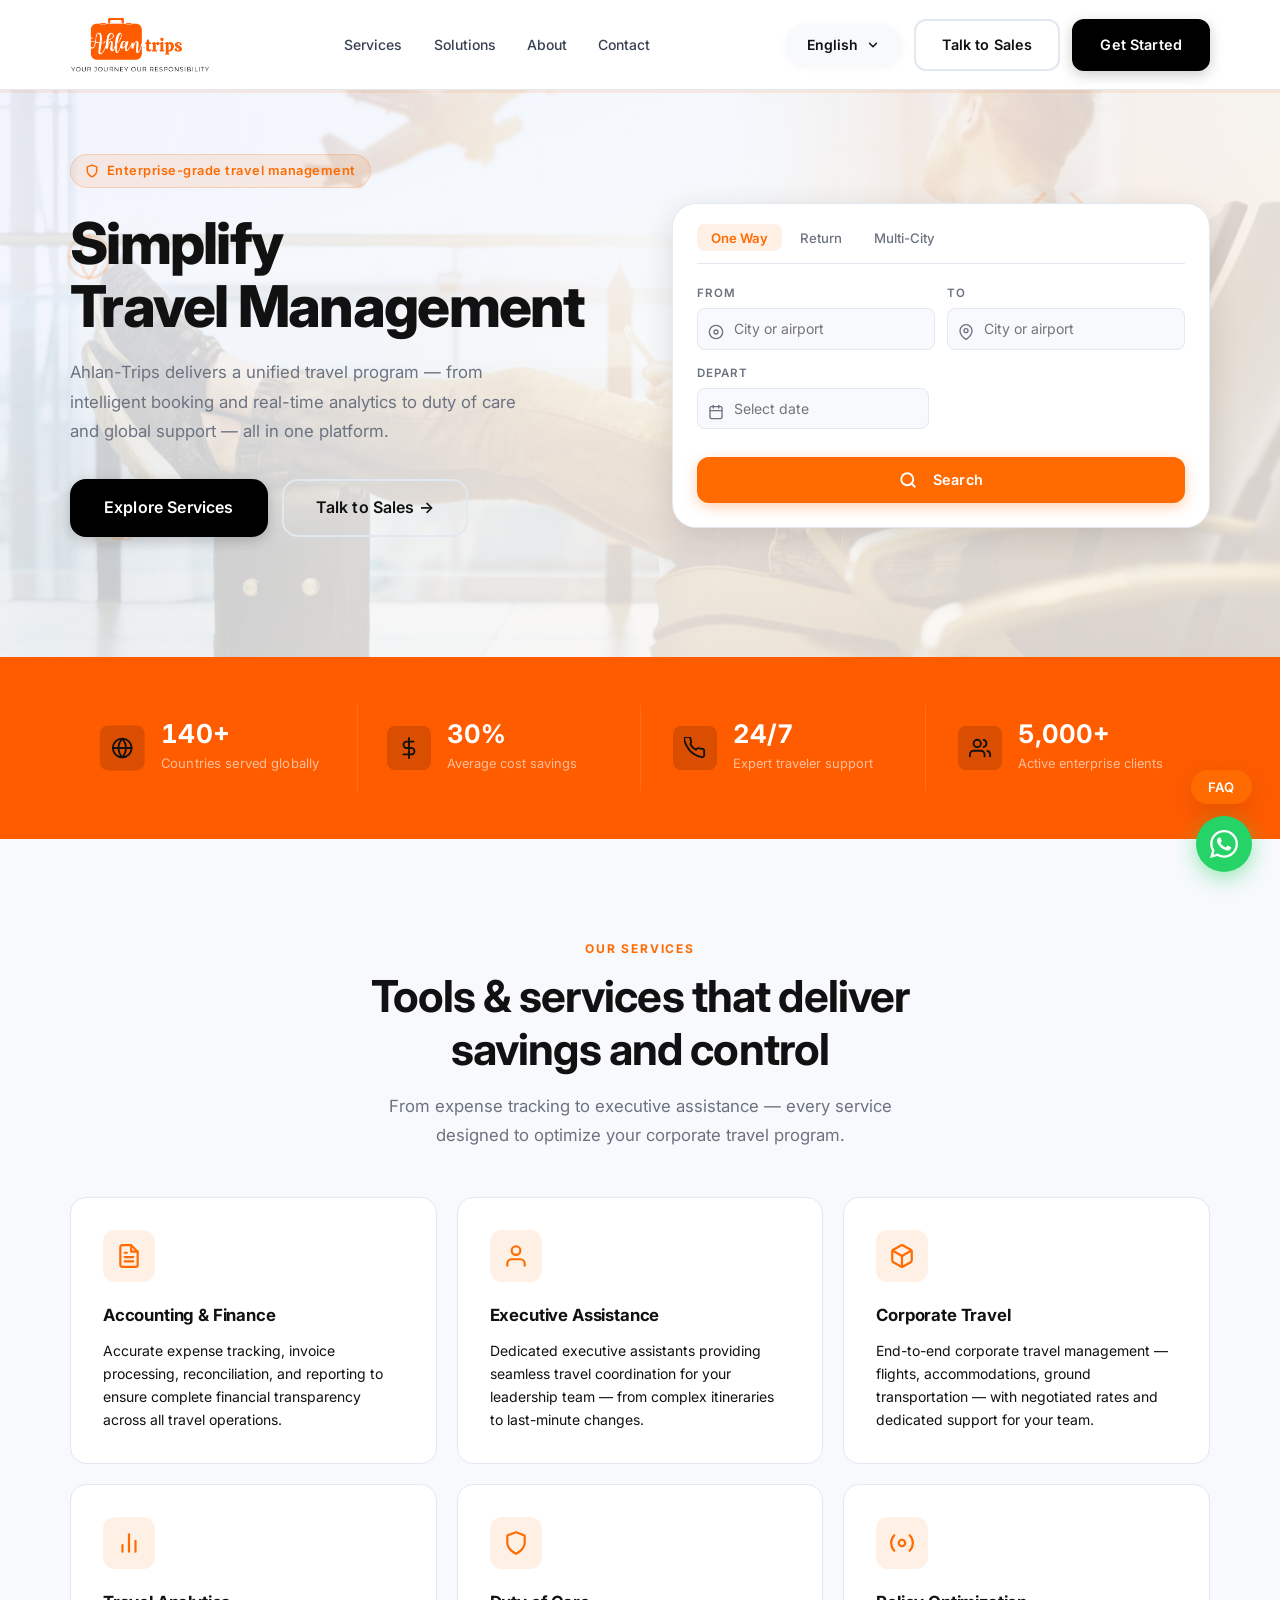
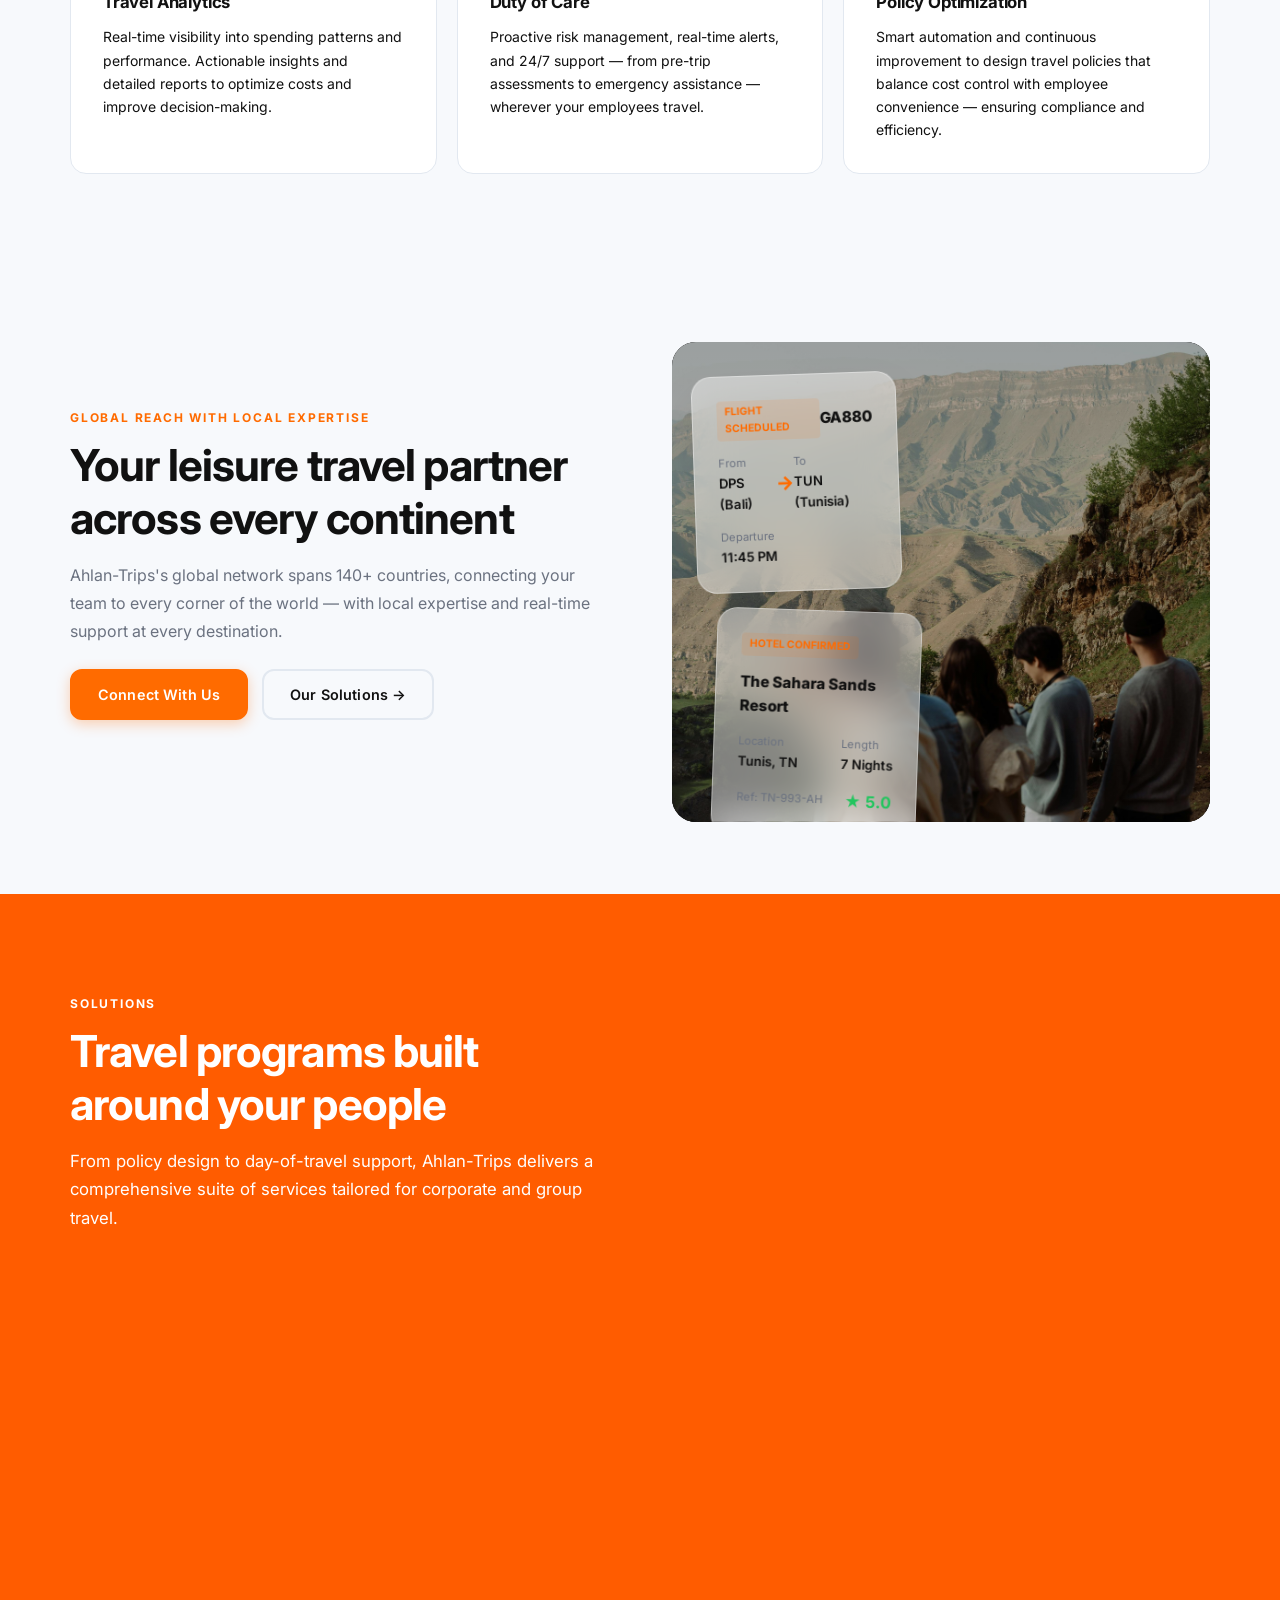
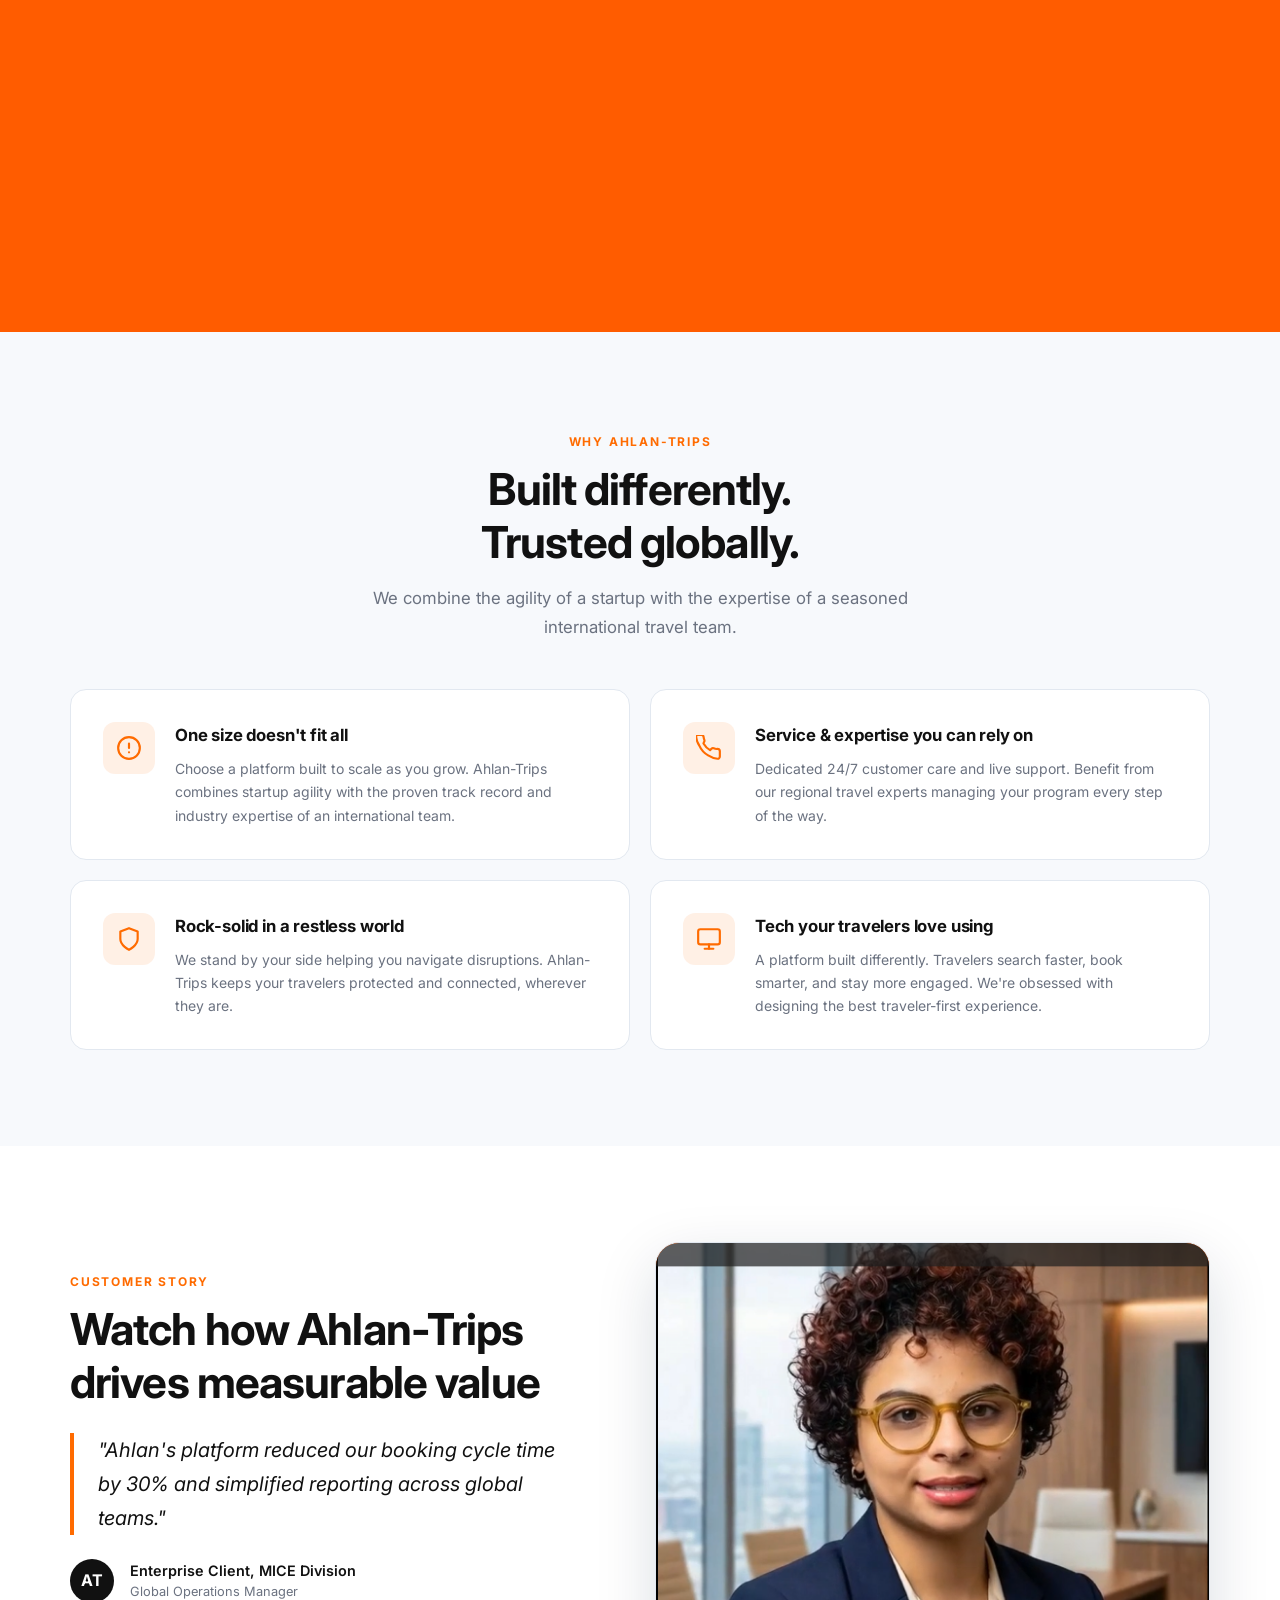
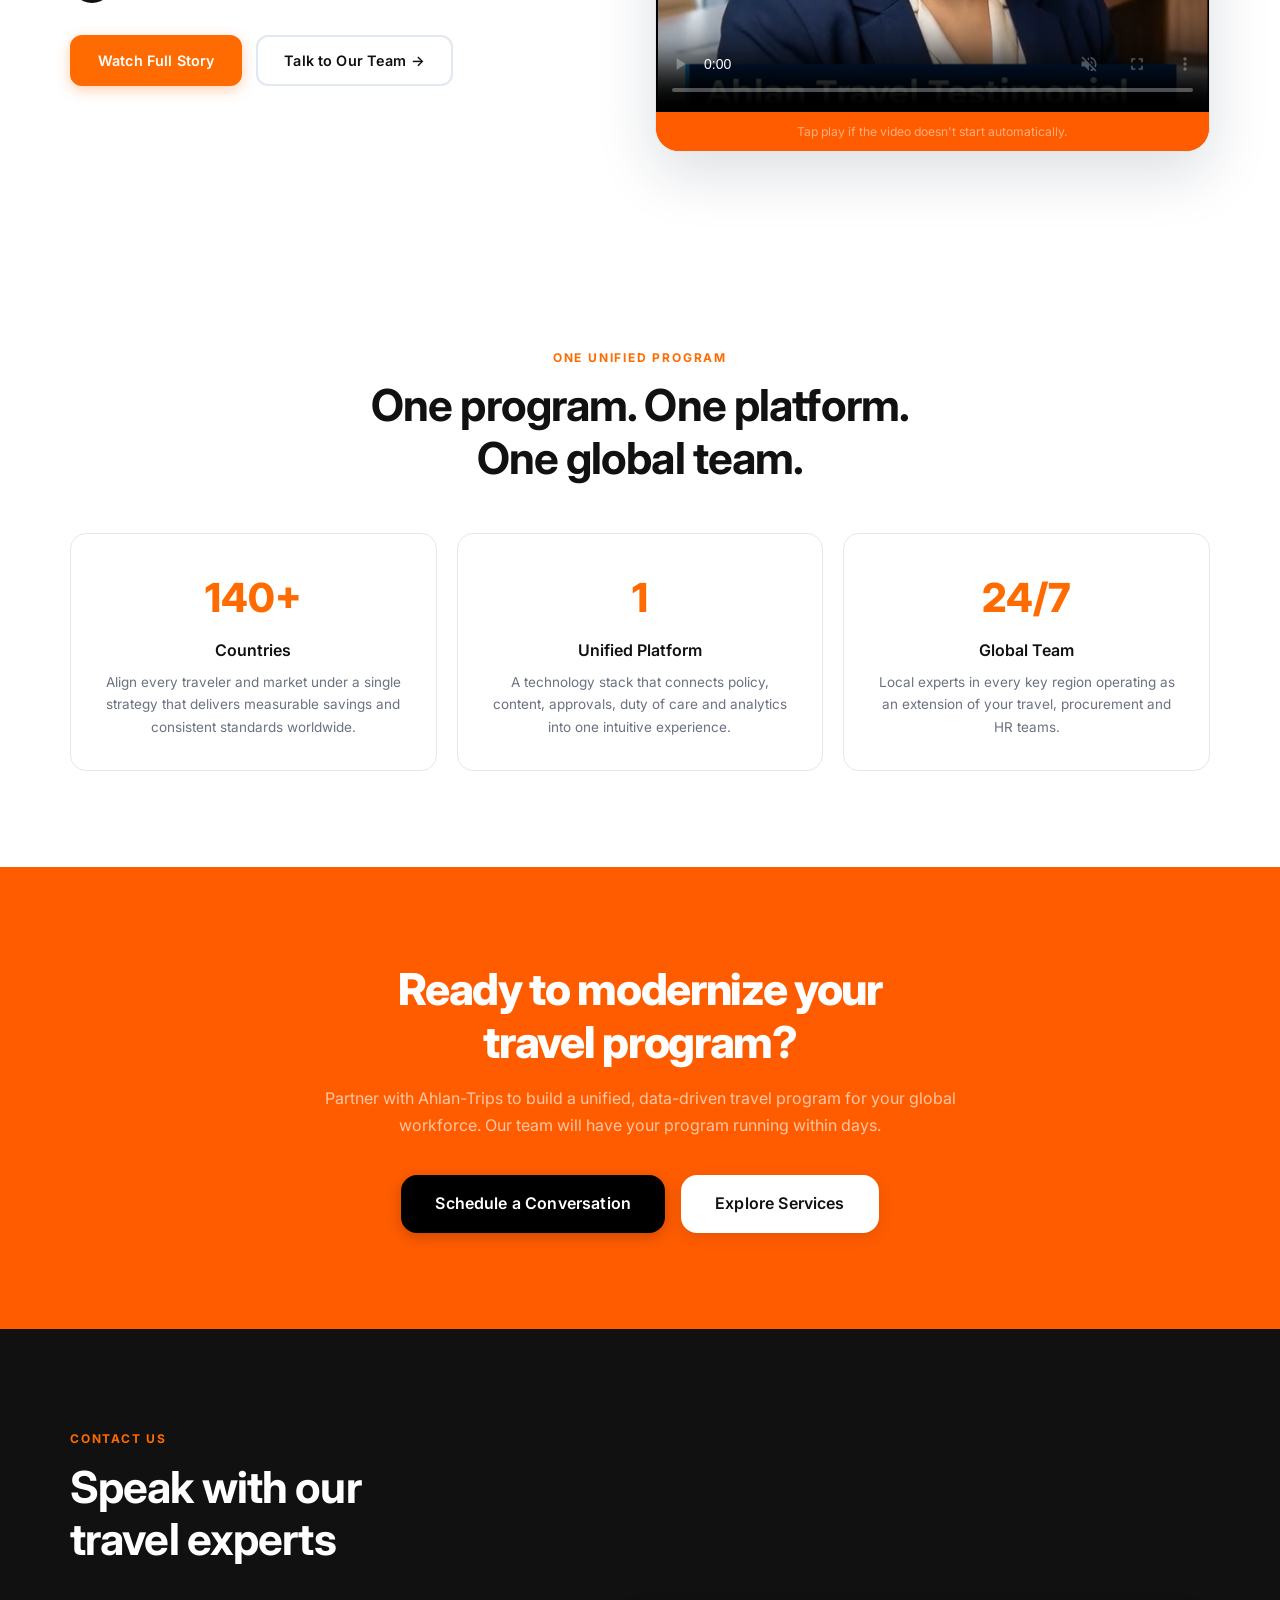
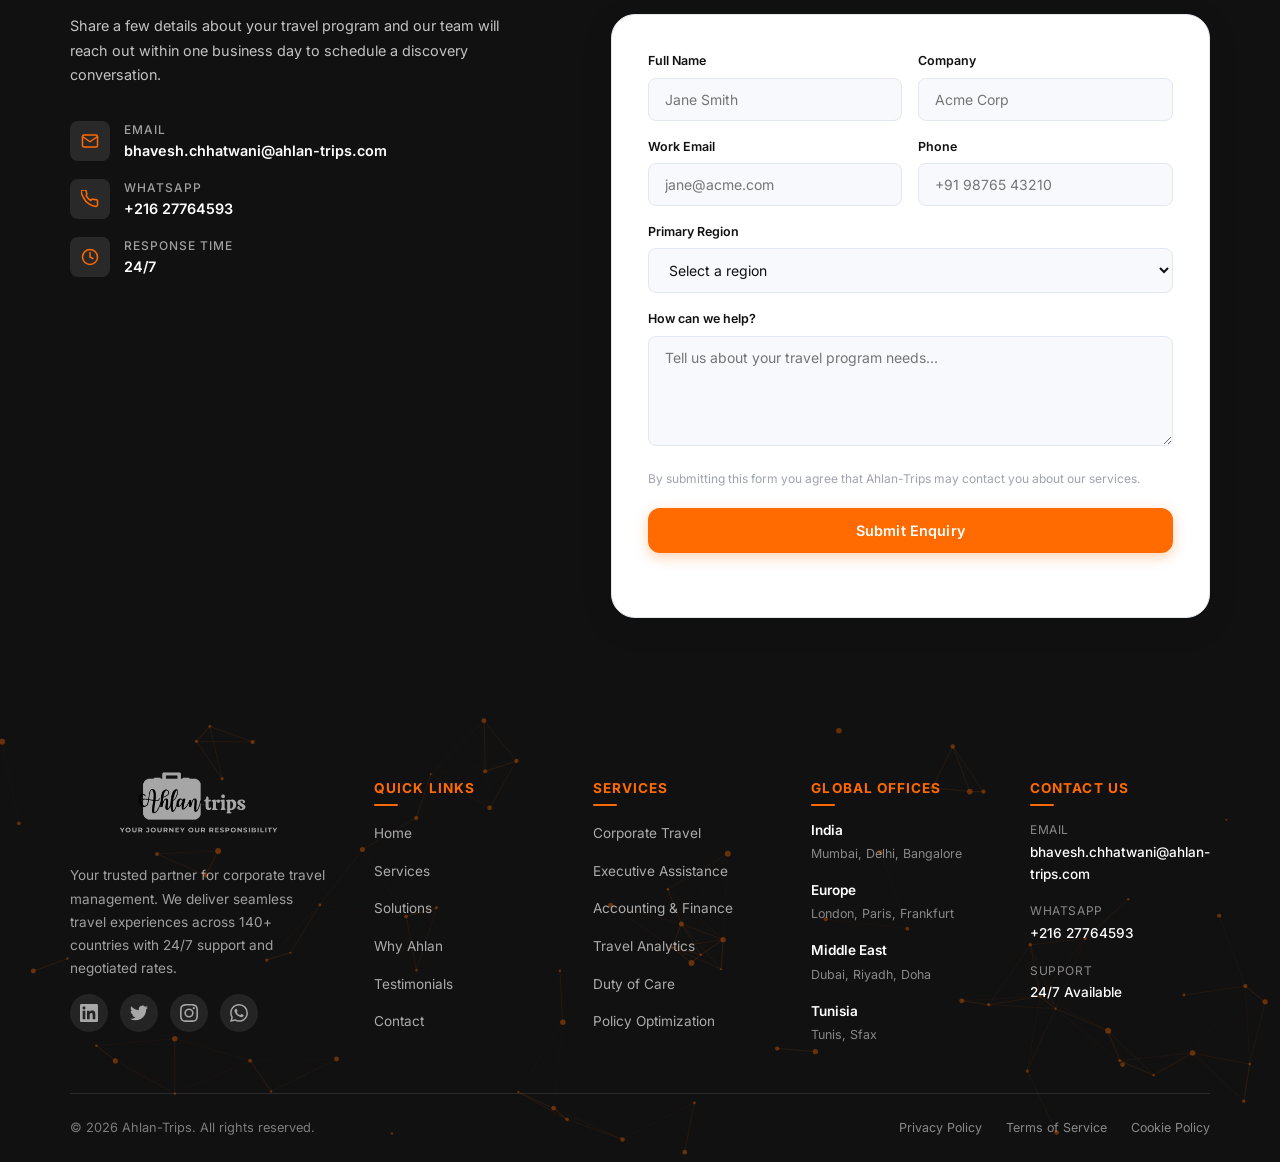
==== commit 2e6668ea: "Update index.html, script.js, slides.html and add calendar.js" ====
--- a/index.html
+++ b/index.html
@@ -177,7 +177,7 @@
                         <line x1="3" y1="10" x2="21" y2="10" />
                       </svg>
                     </div>
-                    <input type="date" id="s-depart-0" class="s-depart" />
+                    <input type="date" id="s-depart-0" class="s-depart" placeholder="Select date" data-cal-mode="range-start" data-cal-group="main-dates" />
                   </div>
                   <div class="search-field return-field" id="return-field-container">
                     <label for="s-return">Return</label>
@@ -190,7 +190,7 @@
                         <line x1="3" y1="10" x2="21" y2="10" />
                       </svg>
                     </div>
-                    <input type="date" id="s-return" />
+                    <input type="date" id="s-return" placeholder="Select date" data-cal-mode="range-end" data-cal-group="main-dates" />
                   </div>
                 </div>
               </div>
@@ -1008,6 +1008,12 @@
 
   <script src="translations.js"></script>
   <script src="script.js"></script>
+  <script src="calendar.js"></script>
+  <script>
+    document.addEventListener('DOMContentLoaded', function() {
+      if (window.AhlanCalendar) AhlanCalendar.init();
+    });
+  </script>
 </body>
 
 </html>
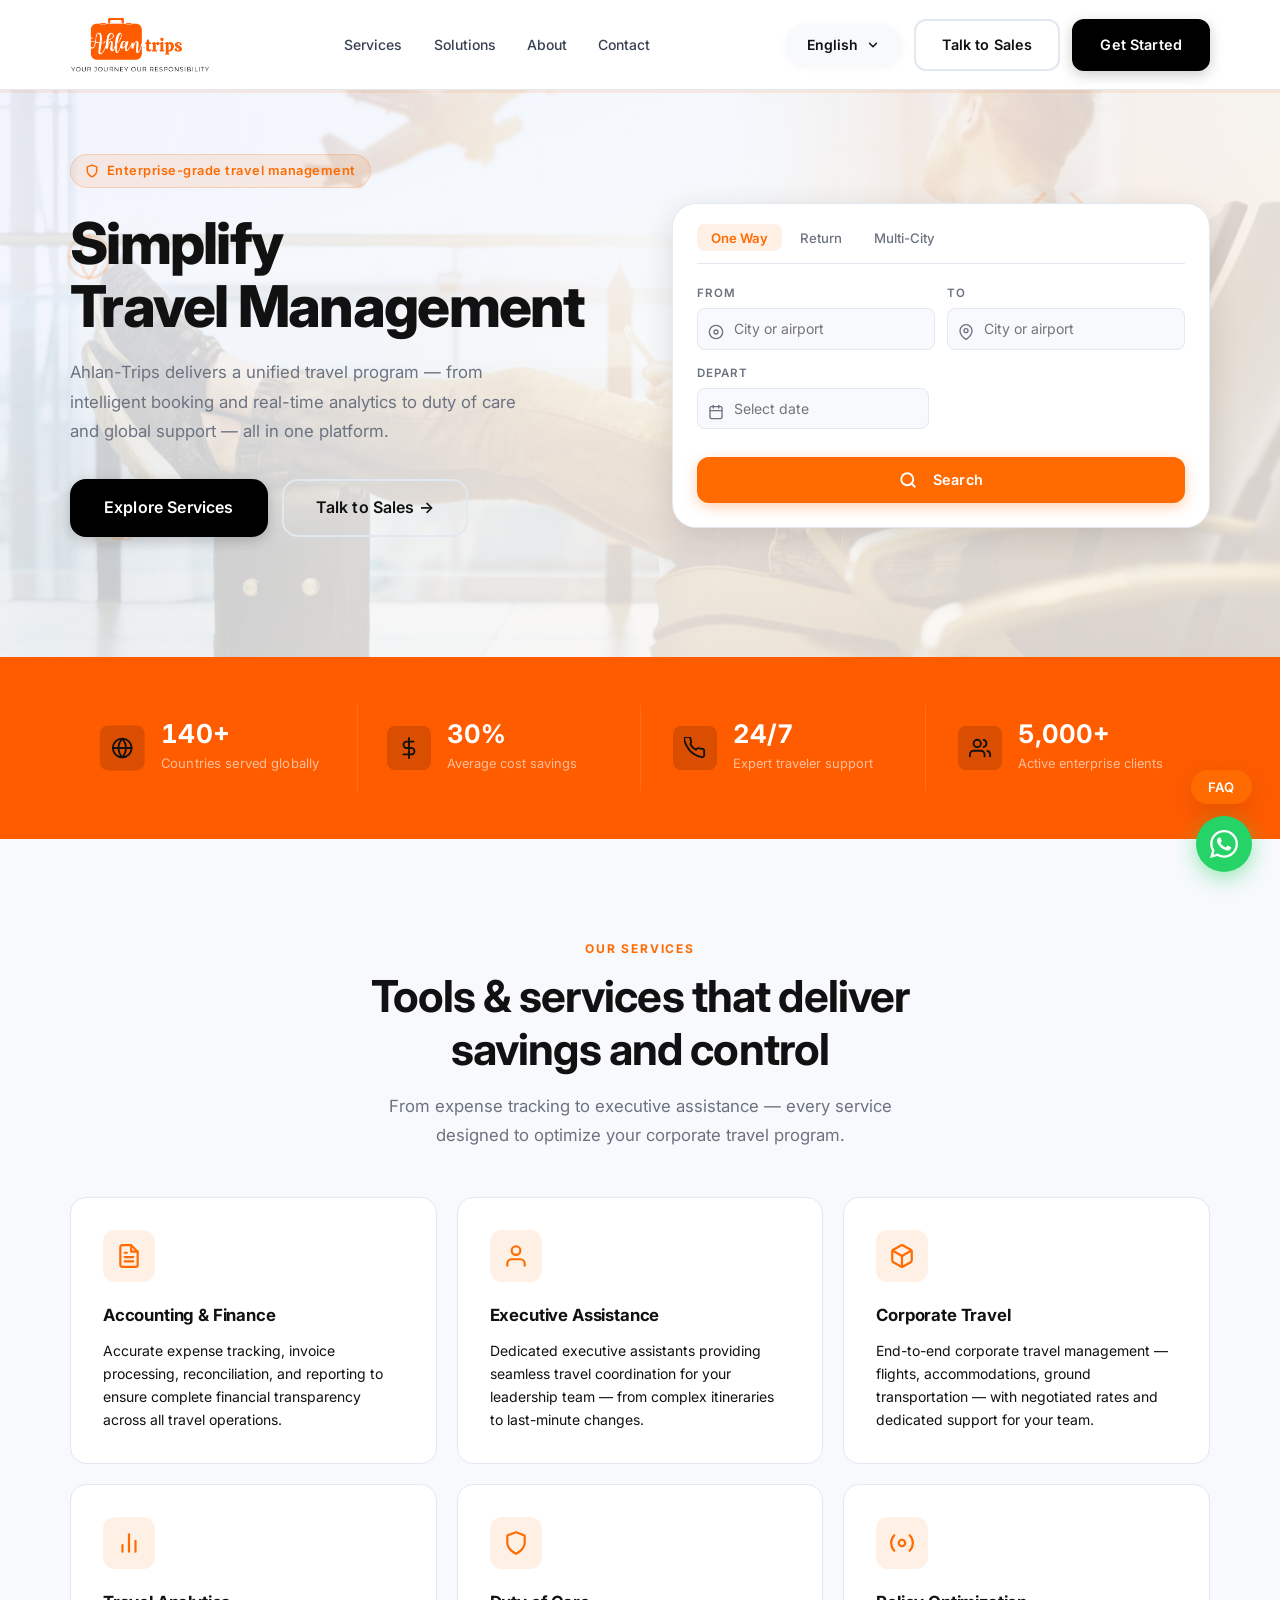
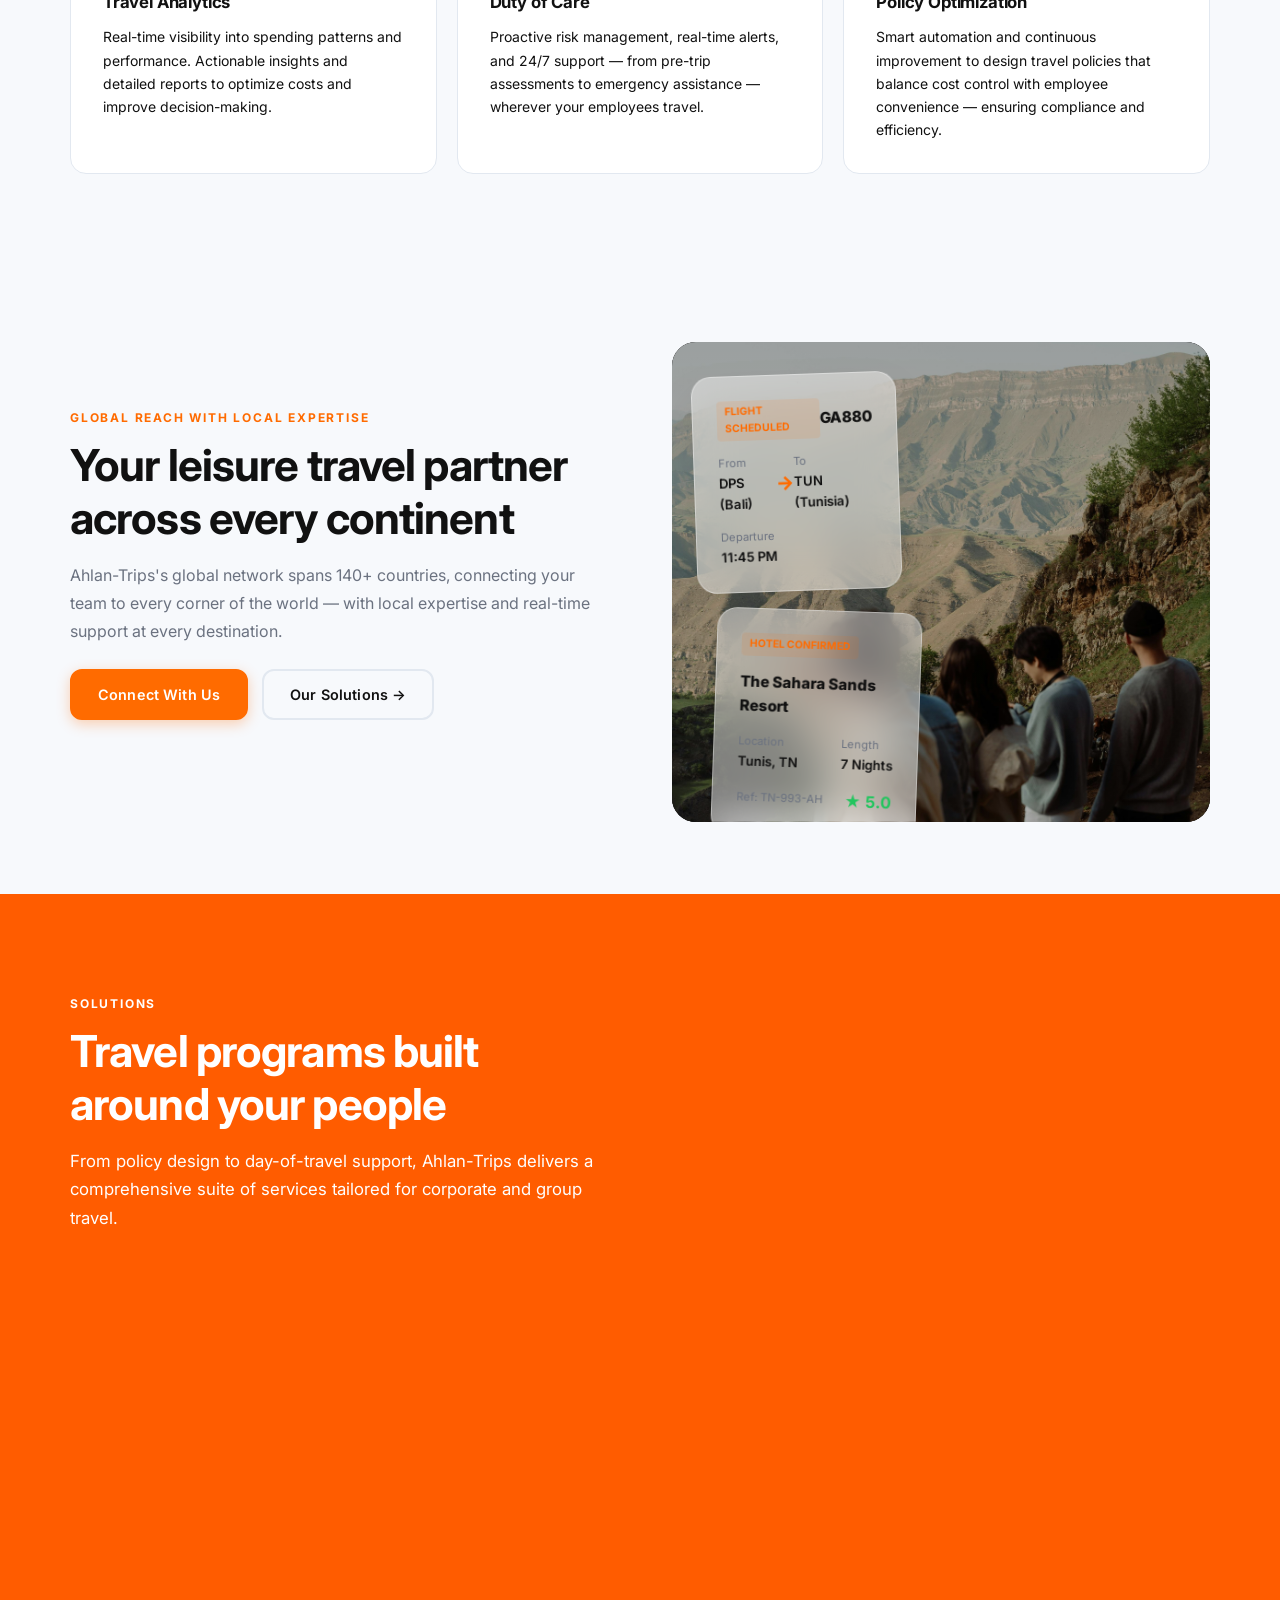
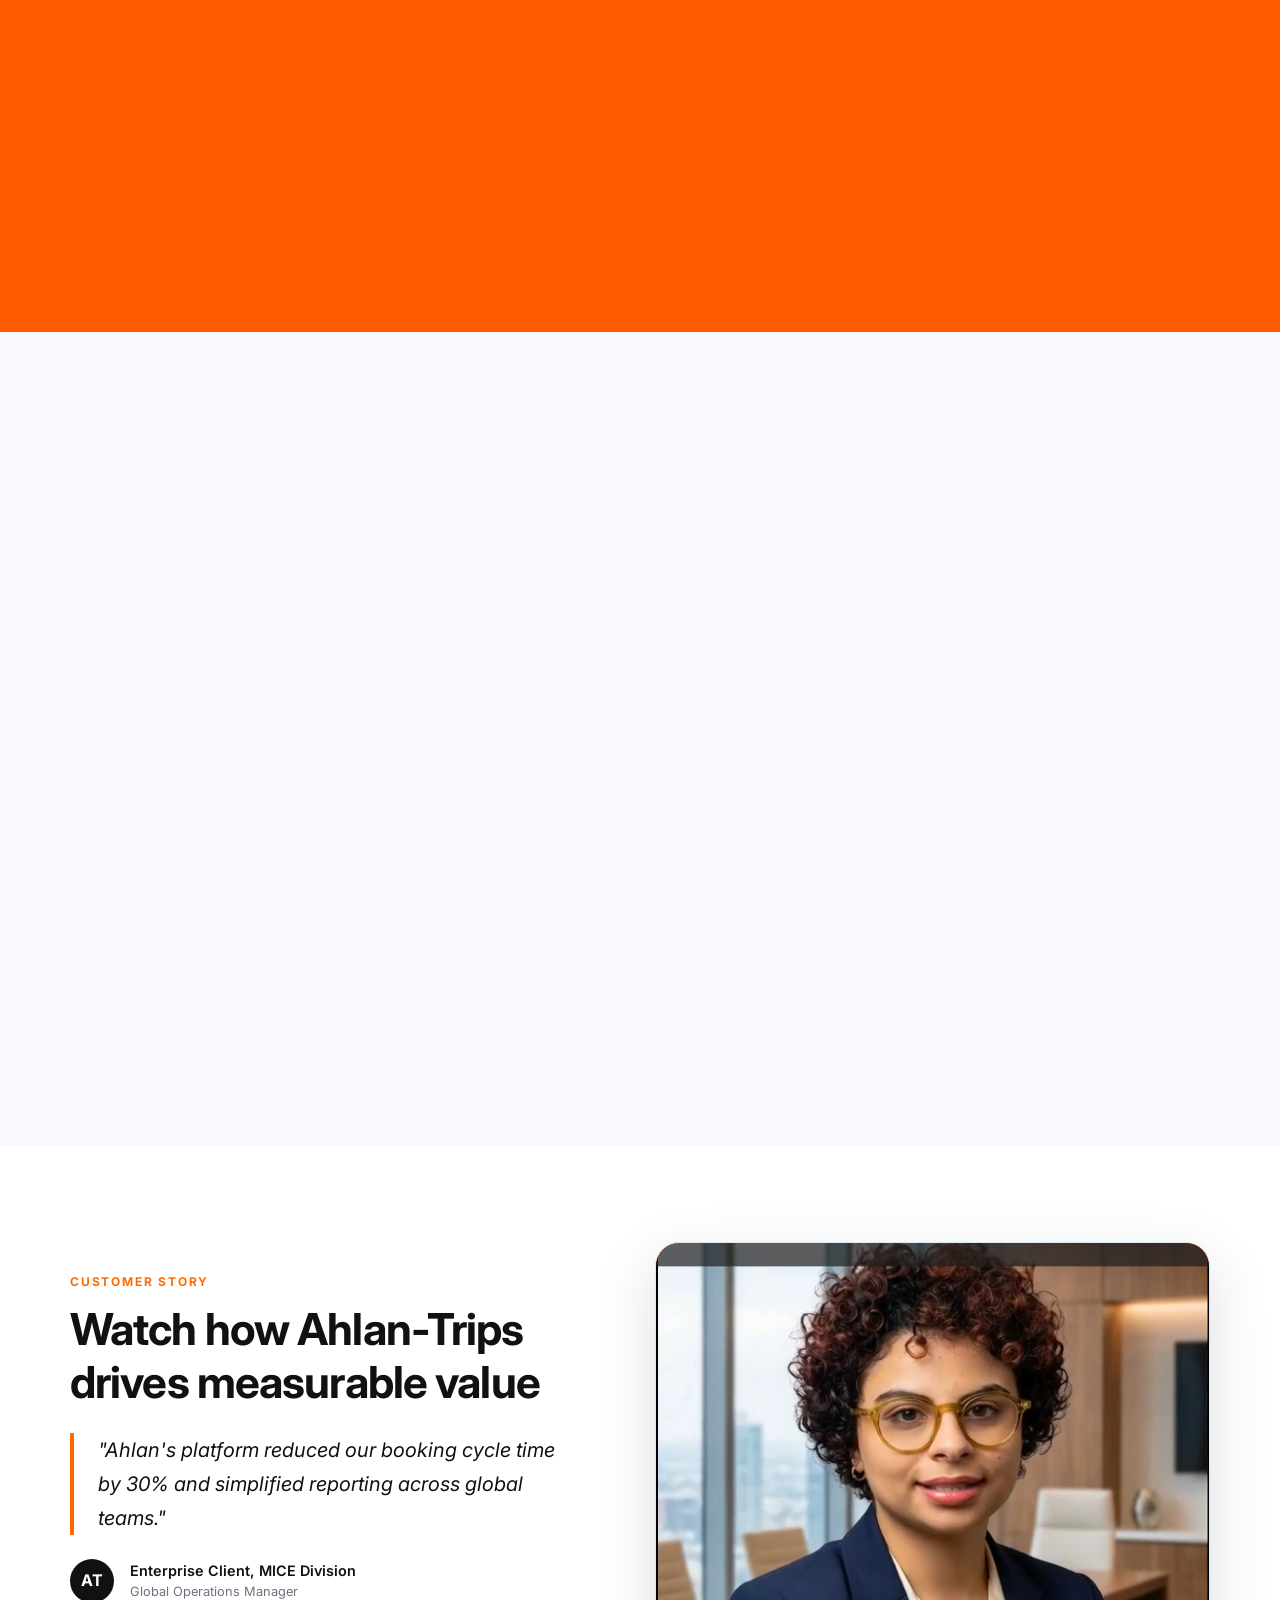
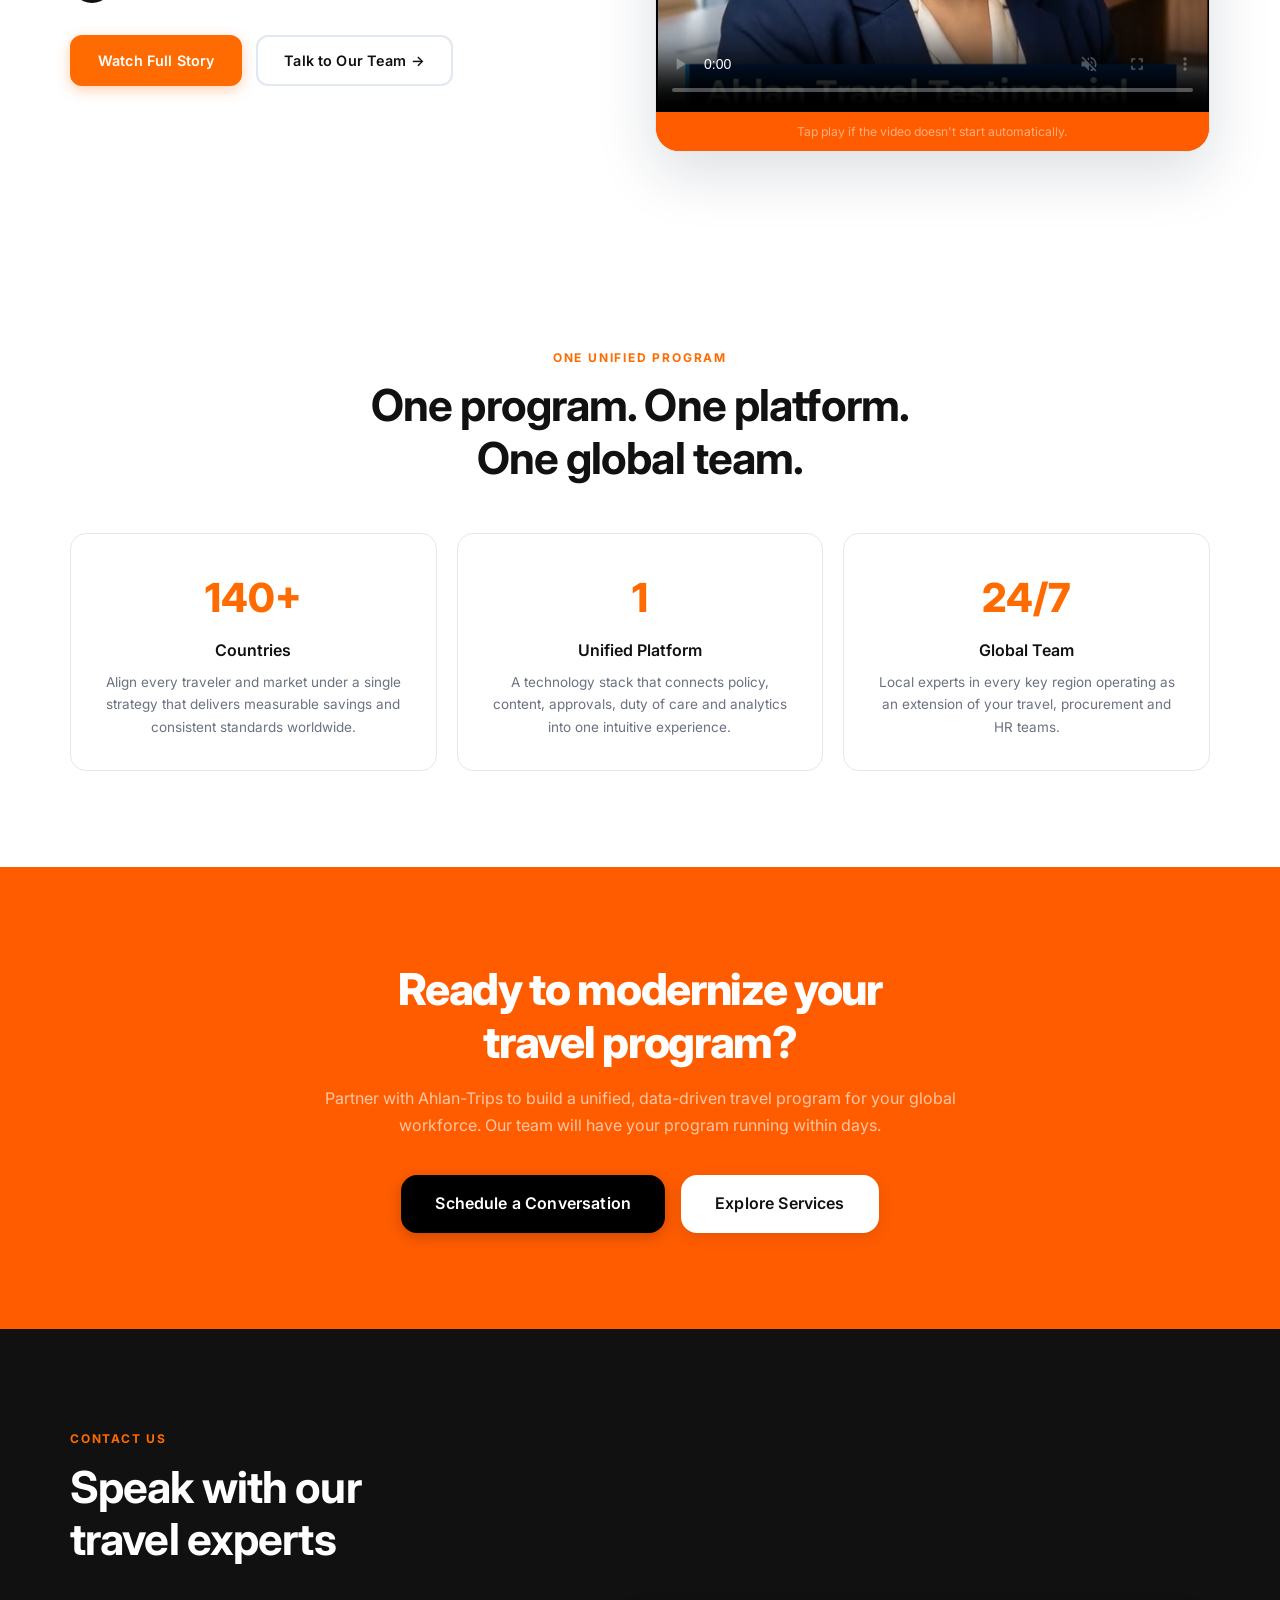
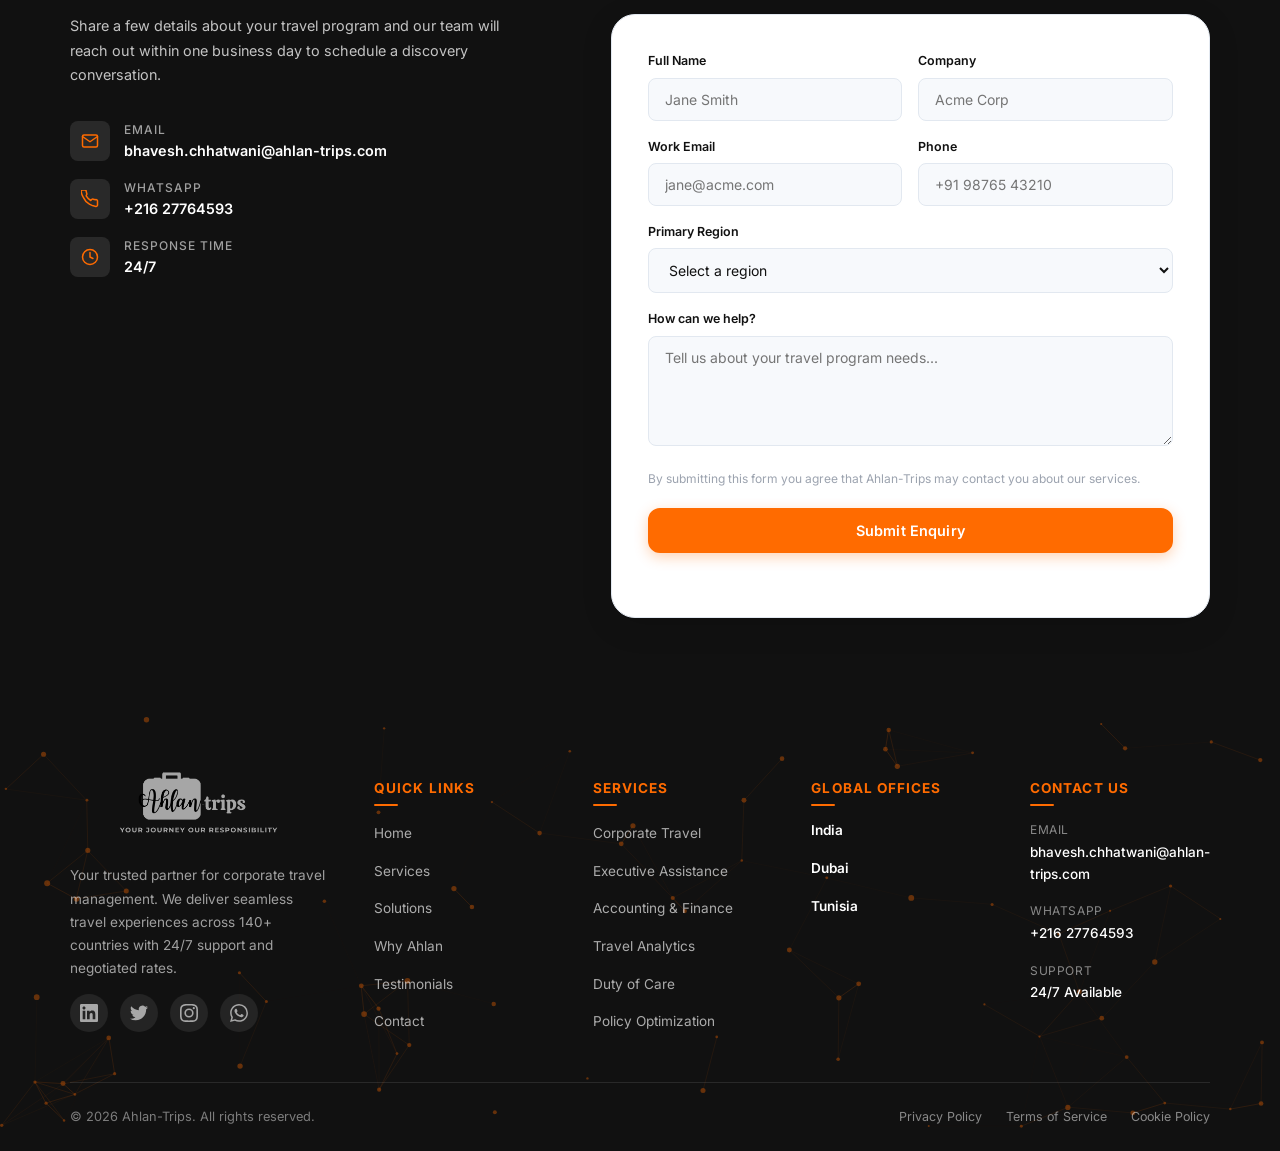
==== commit bf79f9d3: "Update formatting and footer locations in index.html" ====
--- a/index.html
+++ b/index.html
@@ -44,9 +44,19 @@
       <div class="nav-actions">
         <div class="lang-switcher" id="custom-lang-switcher">
           <button class="lang-switcher-btn" id="lang-switcher-btn" aria-haspopup="listbox" aria-expanded="false">
-            <svg class="lang-icon-globe" xmlns="http://www.w3.org/2000/svg" width="16" height="16" viewBox="0 0 24 24" fill="none" stroke="currentColor" stroke-width="2" stroke-linecap="round" stroke-linejoin="round" style="display:none;"><circle cx="12" cy="12" r="10"></circle><line x1="2" y1="12" x2="22" y2="12"></line><path d="M12 2a15.3 15.3 0 0 1 4 10 15.3 15.3 0 0 1-4 10 15.3 15.3 0 0 1-4-10 15.3 15.3 0 0 1 4-10z"></path></svg>
+            <svg class="lang-icon-globe" xmlns="http://www.w3.org/2000/svg" width="16" height="16" viewBox="0 0 24 24"
+              fill="none" stroke="currentColor" stroke-width="2" stroke-linecap="round" stroke-linejoin="round"
+              style="display:none;">
+              <circle cx="12" cy="12" r="10"></circle>
+              <line x1="2" y1="12" x2="22" y2="12"></line>
+              <path d="M12 2a15.3 15.3 0 0 1 4 10 15.3 15.3 0 0 1-4 10 15.3 15.3 0 0 1-4-10 15.3 15.3 0 0 1 4-10z">
+              </path>
+            </svg>
             <span class="lang-switcher-text" id="lang-switcher-text">English</span>
-            <svg class="lang-icon-chevron" xmlns="http://www.w3.org/2000/svg" viewBox="0 0 24 24" fill="none" stroke="currentColor" stroke-width="2.5" stroke-linecap="round" stroke-linejoin="round"><polyline points="6 9 12 15 18 9"></polyline></svg>
+            <svg class="lang-icon-chevron" xmlns="http://www.w3.org/2000/svg" viewBox="0 0 24 24" fill="none"
+              stroke="currentColor" stroke-width="2.5" stroke-linecap="round" stroke-linejoin="round">
+              <polyline points="6 9 12 15 18 9"></polyline>
+            </svg>
           </button>
           <ul class="lang-switcher-dropdown" id="lang-switcher-dropdown" role="listbox">
             <li role="option" data-value="en" class="active">English</li>
@@ -73,34 +83,38 @@
     <section class="hero-section" aria-label="Hero — Corporate Travel Management">
       <!-- Subtle travel background texture with parallax -->
       <div class="hero-bg-image" aria-hidden="true" id="hero-parallax"></div>
-      
+
       <!-- Floating Travel Elements -->
       <div class="floating-elements" aria-hidden="true">
         <div class="float-item float-plane">
-          <svg xmlns="http://www.w3.org/2000/svg" viewBox="0 0 24 24" fill="none" stroke="currentColor" stroke-width="1.5">
-            <path d="M2 12h20M2 12l5-5m-5 5l5 5M22 12l-5-5m5 5l-5 5"/>
+          <svg xmlns="http://www.w3.org/2000/svg" viewBox="0 0 24 24" fill="none" stroke="currentColor"
+            stroke-width="1.5">
+            <path d="M2 12h20M2 12l5-5m-5 5l5 5M22 12l-5-5m5 5l-5 5" />
           </svg>
         </div>
         <div class="float-item float-location">
-          <svg xmlns="http://www.w3.org/2000/svg" viewBox="0 0 24 24" fill="none" stroke="currentColor" stroke-width="1.5">
-            <path d="M21 10c0 7-9 13-9 13s-9-6-9-13a9 9 0 0118 0z"/>
-            <circle cx="12" cy="10" r="3"/>
+          <svg xmlns="http://www.w3.org/2000/svg" viewBox="0 0 24 24" fill="none" stroke="currentColor"
+            stroke-width="1.5">
+            <path d="M21 10c0 7-9 13-9 13s-9-6-9-13a9 9 0 0118 0z" />
+            <circle cx="12" cy="10" r="3" />
           </svg>
         </div>
         <div class="float-item float-globe">
-          <svg xmlns="http://www.w3.org/2000/svg" viewBox="0 0 24 24" fill="none" stroke="currentColor" stroke-width="1.5">
-            <circle cx="12" cy="12" r="10"/>
-            <path d="M2 12h20M12 2a15.3 15.3 0 014 10 15.3 15.3 0 01-4 10 15.3 15.3 0 01-4-10 15.3 15.3 0 014-10z"/>
+          <svg xmlns="http://www.w3.org/2000/svg" viewBox="0 0 24 24" fill="none" stroke="currentColor"
+            stroke-width="1.5">
+            <circle cx="12" cy="12" r="10" />
+            <path d="M2 12h20M12 2a15.3 15.3 0 014 10 15.3 15.3 0 01-4 10 15.3 15.3 0 01-4-10 15.3 15.3 0 014-10z" />
           </svg>
         </div>
         <div class="float-item float-suitcase">
-          <svg xmlns="http://www.w3.org/2000/svg" viewBox="0 0 24 24" fill="none" stroke="currentColor" stroke-width="1.5">
-            <rect x="6" y="3" width="12" height="18" rx="2"/>
-            <path d="M12 3v18M2 10h20"/>
+          <svg xmlns="http://www.w3.org/2000/svg" viewBox="0 0 24 24" fill="none" stroke="currentColor"
+            stroke-width="1.5">
+            <rect x="6" y="3" width="12" height="18" rx="2" />
+            <path d="M12 3v18M2 10h20" />
           </svg>
         </div>
       </div>
-      
+
       <div class="container">
         <div class="hero-inner">
 
@@ -177,7 +191,8 @@
                         <line x1="3" y1="10" x2="21" y2="10" />
                       </svg>
                     </div>
-                    <input type="date" id="s-depart-0" class="s-depart" placeholder="Select date" data-cal-mode="range-start" data-cal-group="main-dates" />
+                    <input type="date" id="s-depart-0" class="s-depart" placeholder="Select date"
+                      data-cal-mode="range-start" data-cal-group="main-dates" />
                   </div>
                   <div class="search-field return-field" id="return-field-container">
                     <label for="s-return">Return</label>
@@ -190,7 +205,8 @@
                         <line x1="3" y1="10" x2="21" y2="10" />
                       </svg>
                     </div>
-                    <input type="date" id="s-return" placeholder="Select date" data-cal-mode="range-end" data-cal-group="main-dates" />
+                    <input type="date" id="s-return" placeholder="Select date" data-cal-mode="range-end"
+                      data-cal-group="main-dates" />
                   </div>
                 </div>
               </div>
@@ -306,7 +322,8 @@
         </div>
         <div class="services-grid">
 
-          <div class="service-card fade-up" style="--card-bg: url('https://images.unsplash.com/photo-1554224155-6726b3ff858f?w=400&h=300&fit=crop')">
+          <div class="service-card fade-up"
+            style="--card-bg: url('https://images.unsplash.com/photo-1554224155-6726b3ff858f?w=400&h=300&fit=crop')">
             <div class="service-card-bg"></div>
             <div class="service-icon">
               <svg xmlns="http://www.w3.org/2000/svg" viewBox="0 0 24 24" fill="none" stroke="currentColor"
@@ -323,7 +340,8 @@
               ensure complete financial transparency across all travel operations.</p>
           </div>
 
-          <div class="service-card fade-up fade-up-delay-1" style="--card-bg: url('https://images.unsplash.com/photo-1560472355-536de3962603?w=400&h=300&fit=crop')">
+          <div class="service-card fade-up fade-up-delay-1"
+            style="--card-bg: url('https://images.unsplash.com/photo-1560472355-536de3962603?w=400&h=300&fit=crop')">
             <div class="service-card-bg"></div>
             <div class="service-icon">
               <svg xmlns="http://www.w3.org/2000/svg" viewBox="0 0 24 24" fill="none" stroke="currentColor"
@@ -337,7 +355,8 @@
               leadership team — from complex itineraries to last-minute changes.</p>
           </div>
 
-          <div class="service-card fade-up fade-up-delay-2" style="--card-bg: url('https://images.unsplash.com/photo-1436491865332-7a61a109cc05?w=400&h=300&fit=crop')">
+          <div class="service-card fade-up fade-up-delay-2"
+            style="--card-bg: url('https://images.unsplash.com/photo-1436491865332-7a61a109cc05?w=400&h=300&fit=crop')">
             <div class="service-card-bg"></div>
             <div class="service-icon">
               <svg xmlns="http://www.w3.org/2000/svg" viewBox="0 0 24 24" fill="none" stroke="currentColor"
@@ -353,7 +372,8 @@
               transportation — with negotiated rates and dedicated support for your team.</p>
           </div>
 
-          <div class="service-card fade-up" style="--card-bg: url('https://images.unsplash.com/photo-1551288049-bebda4e38f71?w=400&h=300&fit=crop')">
+          <div class="service-card fade-up"
+            style="--card-bg: url('https://images.unsplash.com/photo-1551288049-bebda4e38f71?w=400&h=300&fit=crop')">
             <div class="service-card-bg"></div>
             <div class="service-icon">
               <svg xmlns="http://www.w3.org/2000/svg" viewBox="0 0 24 24" fill="none" stroke="currentColor"
@@ -368,7 +388,8 @@
               detailed reports to optimize costs and improve decision-making.</p>
           </div>
 
-          <div class="service-card fade-up fade-up-delay-1" style="--card-bg: url('https://images.unsplash.com/photo-1563986768609-322da13575f3?w=400&h=300&fit=crop')">
+          <div class="service-card fade-up fade-up-delay-1"
+            style="--card-bg: url('https://images.unsplash.com/photo-1563986768609-322da13575f3?w=400&h=300&fit=crop')">
             <div class="service-card-bg"></div>
             <div class="service-icon">
               <svg xmlns="http://www.w3.org/2000/svg" viewBox="0 0 24 24" fill="none" stroke="currentColor"
@@ -381,7 +402,8 @@
               assessments to emergency assistance — wherever your employees travel.</p>
           </div>
 
-          <div class="service-card fade-up fade-up-delay-2" style="--card-bg: url('https://images.unsplash.com/photo-1450101499163-c8848c66ca85?w=400&h=300&fit=crop')">
+          <div class="service-card fade-up fade-up-delay-2"
+            style="--card-bg: url('https://images.unsplash.com/photo-1450101499163-c8848c66ca85?w=400&h=300&fit=crop')">
             <div class="service-card-bg"></div>
             <div class="service-icon">
               <svg xmlns="http://www.w3.org/2000/svg" viewBox="0 0 24 24" fill="none" stroke="currentColor"
@@ -870,26 +892,32 @@
           <div class="footer-logo-wrap">
             <img src="assets/footer.png?v=1" alt="Ahlan-Trips" class="footer-logo" />
           </div>
-          <p class="footer-about-text">Your trusted partner for corporate travel management. We deliver seamless travel experiences across 140+ countries with 24/7 support and negotiated rates.</p>
+          <p class="footer-about-text">Your trusted partner for corporate travel management. We deliver seamless travel
+            experiences across 140+ countries with 24/7 support and negotiated rates.</p>
           <div class="footer-social">
             <a href="#" class="social-link" aria-label="LinkedIn">
               <svg xmlns="http://www.w3.org/2000/svg" width="18" height="18" viewBox="0 0 24 24" fill="currentColor">
-                <path d="M20.447 20.452h-3.554v-5.569c0-1.328-.027-3.037-1.852-3.037-1.853 0-2.136 1.445-2.136 2.939v5.667H9.351V9h3.414v1.561h.046c.477-.9 1.637-1.85 3.37-1.85 3.601 0 4.267 2.37 4.267 5.455v6.286zM5.337 7.433c-1.144 0-2.063-.926-2.063-2.065 0-1.138.92-2.063 2.063-2.063 1.14 0 2.064.925 2.064 2.063 0 1.139-.925 2.065-2.064 2.065zm1.782 13.019H3.555V9h3.564v11.452zM22.225 0H1.771C.792 0 0 .774 0 1.729v20.542C0 23.227.792 24 1.771 24h20.451C23.2 24 24 23.227 24 22.271V1.729C24 .774 23.2 0 22.222 0h.003z"/>
+                <path
+                  d="M20.447 20.452h-3.554v-5.569c0-1.328-.027-3.037-1.852-3.037-1.853 0-2.136 1.445-2.136 2.939v5.667H9.351V9h3.414v1.561h.046c.477-.9 1.637-1.85 3.37-1.85 3.601 0 4.267 2.37 4.267 5.455v6.286zM5.337 7.433c-1.144 0-2.063-.926-2.063-2.065 0-1.138.92-2.063 2.063-2.063 1.14 0 2.064.925 2.064 2.063 0 1.139-.925 2.065-2.064 2.065zm1.782 13.019H3.555V9h3.564v11.452zM22.225 0H1.771C.792 0 0 .774 0 1.729v20.542C0 23.227.792 24 1.771 24h20.451C23.2 24 24 23.227 24 22.271V1.729C24 .774 23.2 0 22.222 0h.003z" />
               </svg>
             </a>
             <a href="#" class="social-link" aria-label="Twitter">
               <svg xmlns="http://www.w3.org/2000/svg" width="18" height="18" viewBox="0 0 24 24" fill="currentColor">
-                <path d="M23.953 4.57a10 10 0 01-2.825.775 4.958 4.958 0 002.163-2.723c-.951.555-2.005.959-3.127 1.184a4.92 4.92 0 00-8.384 4.482C7.69 8.095 4.067 6.13 1.64 3.162a4.822 4.822 0 00-.666 2.475c0 1.71.87 3.213 2.188 4.096a4.904 4.904 0 01-2.228-.616v.06a4.923 4.923 0 003.946 4.827 4.996 4.996 0 01-2.212.085 4.936 4.936 0 004.604 3.417 9.867 9.867 0 01-6.102 2.105c-.39 0-.779-.023-1.17-.067a13.995 13.995 0 007.557 2.209c9.053 0 13.998-7.496 13.998-13.985 0-.21 0-.42-.015-.63A9.935 9.935 0 0024 4.59z"/>
+                <path
+                  d="M23.953 4.57a10 10 0 01-2.825.775 4.958 4.958 0 002.163-2.723c-.951.555-2.005.959-3.127 1.184a4.92 4.92 0 00-8.384 4.482C7.69 8.095 4.067 6.13 1.64 3.162a4.822 4.822 0 00-.666 2.475c0 1.71.87 3.213 2.188 4.096a4.904 4.904 0 01-2.228-.616v.06a4.923 4.923 0 003.946 4.827 4.996 4.996 0 01-2.212.085 4.936 4.936 0 004.604 3.417 9.867 9.867 0 01-6.102 2.105c-.39 0-.779-.023-1.17-.067a13.995 13.995 0 007.557 2.209c9.053 0 13.998-7.496 13.998-13.985 0-.21 0-.42-.015-.63A9.935 9.935 0 0024 4.59z" />
               </svg>
             </a>
             <a href="#" class="social-link" aria-label="Instagram">
               <svg xmlns="http://www.w3.org/2000/svg" width="18" height="18" viewBox="0 0 24 24" fill="currentColor">
-                <path d="M12 2.163c3.204 0 3.584.012 4.85.07 3.252.148 4.771 1.691 4.919 4.919.058 1.265.069 1.645.069 4.849 0 3.205-.012 3.584-.069 4.849-.149 3.225-1.664 4.771-4.919 4.919-1.266.058-1.644.07-4.85.07-3.204 0-3.584-.012-4.849-.07-3.26-.149-4.771-1.699-4.919-4.92-.058-1.265-.07-1.644-.07-4.849 0-3.204.013-3.583.07-4.849.149-3.227 1.664-4.771 4.919-4.919 1.266-.057 1.645-.069 4.849-.069zM12 0C8.741 0 8.333.014 7.053.072 2.695.272.273 2.69.073 7.052.014 8.333 0 8.741 0 12c0 3.259.014 3.668.072 4.948.2 4.358 2.618 6.78 6.98 6.98C8.333 23.986 8.741 24 12 24c3.259 0 3.668-.014 4.948-.072 4.354-.2 6.782-2.618 6.979-6.98.059-1.28.073-1.689.073-4.948 0-3.259-.014-3.667-.072-4.947-.196-4.354-2.617-6.78-6.979-6.98C15.668.014 15.259 0 12 0zm0 5.838a6.162 6.162 0 100 12.324 6.162 6.162 0 000-12.324zM12 16a4 4 0 110-8 4 4 0 010 8zm6.406-11.845a1.44 1.44 0 100 2.881 1.44 1.44 0 000-2.881z"/>
+                <path
+                  d="M12 2.163c3.204 0 3.584.012 4.85.07 3.252.148 4.771 1.691 4.919 4.919.058 1.265.069 1.645.069 4.849 0 3.205-.012 3.584-.069 4.849-.149 3.225-1.664 4.771-4.919 4.919-1.266.058-1.644.07-4.85.07-3.204 0-3.584-.012-4.849-.07-3.26-.149-4.771-1.699-4.919-4.92-.058-1.265-.07-1.644-.07-4.849 0-3.204.013-3.583.07-4.849.149-3.227 1.664-4.771 4.919-4.919 1.266-.057 1.645-.069 4.849-.069zM12 0C8.741 0 8.333.014 7.053.072 2.695.272.273 2.69.073 7.052.014 8.333 0 8.741 0 12c0 3.259.014 3.668.072 4.948.2 4.358 2.618 6.78 6.98 6.98C8.333 23.986 8.741 24 12 24c3.259 0 3.668-.014 4.948-.072 4.354-.2 6.782-2.618 6.979-6.98.059-1.28.073-1.689.073-4.948 0-3.259-.014-3.667-.072-4.947-.196-4.354-2.617-6.78-6.979-6.98C15.668.014 15.259 0 12 0zm0 5.838a6.162 6.162 0 100 12.324 6.162 6.162 0 000-12.324zM12 16a4 4 0 110-8 4 4 0 010 8zm6.406-11.845a1.44 1.44 0 100 2.881 1.44 1.44 0 000-2.881z" />
               </svg>
             </a>
-            <a href="https://wa.me/21627764593" class="social-link" aria-label="WhatsApp" target="_blank" rel="noopener">
+            <a href="https://wa.me/21627764593" class="social-link" aria-label="WhatsApp" target="_blank"
+              rel="noopener">
               <svg xmlns="http://www.w3.org/2000/svg" width="18" height="18" viewBox="0 0 24 24" fill="currentColor">
-                <path d="M17.472 14.382c-.297-.149-1.758-.867-2.03-.967-.273-.099-.471-.148-.67.15-.197.297-.767.966-.94 1.164-.173.199-.347.223-.644.075-.297-.15-1.255-.463-2.39-1.475-.883-.788-1.48-1.761-1.653-2.059-.173-.297-.018-.458.13-.606.134-.133.298-.347.446-.52.149-.174.198-.298.298-.497.099-.198.05-.371-.025-.52-.075-.149-.669-1.612-.916-2.207-.242-.579-.487-.5-.669-.51-.173-.008-.371-.01-.57-.01-.198 0-.52.074-.792.372-.272.297-1.04 1.016-1.04 2.479 0 1.462 1.065 2.875 1.213 3.074.149.198 2.096 3.2 5.077 4.487.709.306 1.262.489 1.694.625.712.227 1.36.195 1.871.118.571-.085 1.758-.719 2.006-1.413.248-.694.248-1.289.173-1.413-.074-.124-.272-.198-.57-.347m-5.421 7.403h-.004a9.87 9.87 0 01-5.031-1.378l-.361-.214-3.741.982.998-3.648-.235-.374a9.86 9.86 0 01-1.51-5.26c.001-5.45 4.436-9.884 9.888-9.884 2.64 0 5.122 1.03 6.988 2.898a9.825 9.825 0 012.893 6.994c-.003 5.45-4.437 9.884-9.885 9.884m8.413-18.297A11.815 11.815 0 0012.05 0C5.495 0 .16 5.335.157 11.892c0 2.096.547 4.142 1.588 5.955L.057 24l6.305-1.654a11.882 11.882 0 005.683 1.448h.005c6.554 0 11.89-5.335 11.893-11.893a11.821 11.821 0 00-3.48-8.413z"/>
+                <path
+                  d="M17.472 14.382c-.297-.149-1.758-.867-2.03-.967-.273-.099-.471-.148-.67.15-.197.297-.767.966-.94 1.164-.173.199-.347.223-.644.075-.297-.15-1.255-.463-2.39-1.475-.883-.788-1.48-1.761-1.653-2.059-.173-.297-.018-.458.13-.606.134-.133.298-.347.446-.52.149-.174.198-.298.298-.497.099-.198.05-.371-.025-.52-.075-.149-.669-1.612-.916-2.207-.242-.579-.487-.5-.669-.51-.173-.008-.371-.01-.57-.01-.198 0-.52.074-.792.372-.272.297-1.04 1.016-1.04 2.479 0 1.462 1.065 2.875 1.213 3.074.149.198 2.096 3.2 5.077 4.487.709.306 1.262.489 1.694.625.712.227 1.36.195 1.871.118.571-.085 1.758-.719 2.006-1.413.248-.694.248-1.289.173-1.413-.074-.124-.272-.198-.57-.347m-5.421 7.403h-.004a9.87 9.87 0 01-5.031-1.378l-.361-.214-3.741.982.998-3.648-.235-.374a9.86 9.86 0 01-1.51-5.26c.001-5.45 4.436-9.884 9.888-9.884 2.64 0 5.122 1.03 6.988 2.898a9.825 9.825 0 012.893 6.994c-.003 5.45-4.437 9.884-9.885 9.884m8.413-18.297A11.815 11.815 0 0012.05 0C5.495 0 .16 5.335.157 11.892c0 2.096.547 4.142 1.588 5.955L.057 24l6.305-1.654a11.882 11.882 0 005.683 1.448h.005c6.554 0 11.89-5.335 11.893-11.893a11.821 11.821 0 00-3.48-8.413z" />
               </svg>
             </a>
           </div>
@@ -927,19 +955,12 @@
           <ul class="footer-locations">
             <li>
               <span class="location-name">India</span>
-              <span class="location-detail">Mumbai, Delhi, Bangalore</span>
             </li>
             <li>
-              <span class="location-name">Europe</span>
-              <span class="location-detail">London, Paris, Frankfurt</span>
-            </li>
-            <li>
-              <span class="location-name">Middle East</span>
-              <span class="location-detail">Dubai, Riyadh, Doha</span>
+              <span class="location-name">Dubai</span>
             </li>
             <li>
               <span class="location-name">Tunisia</span>
-              <span class="location-detail">Tunis, Sfax</span>
             </li>
           </ul>
         </div>
@@ -950,7 +971,8 @@
           <ul class="footer-contact">
             <li>
               <span class="contact-label">Email</span>
-              <a href="mailto:bhavesh.chhatwani@ahlan-trips.com" class="contact-value">bhavesh.chhatwani@ahlan-trips.com</a>
+              <a href="mailto:bhavesh.chhatwani@ahlan-trips.com"
+                class="contact-value">bhavesh.chhatwani@ahlan-trips.com</a>
             </li>
             <li>
               <span class="contact-label">WhatsApp</span>
@@ -1010,7 +1032,7 @@
   <script src="script.js"></script>
   <script src="calendar.js"></script>
   <script>
-    document.addEventListener('DOMContentLoaded', function() {
+    document.addEventListener('DOMContentLoaded', function () {
       if (window.AhlanCalendar) AhlanCalendar.init();
     });
   </script>
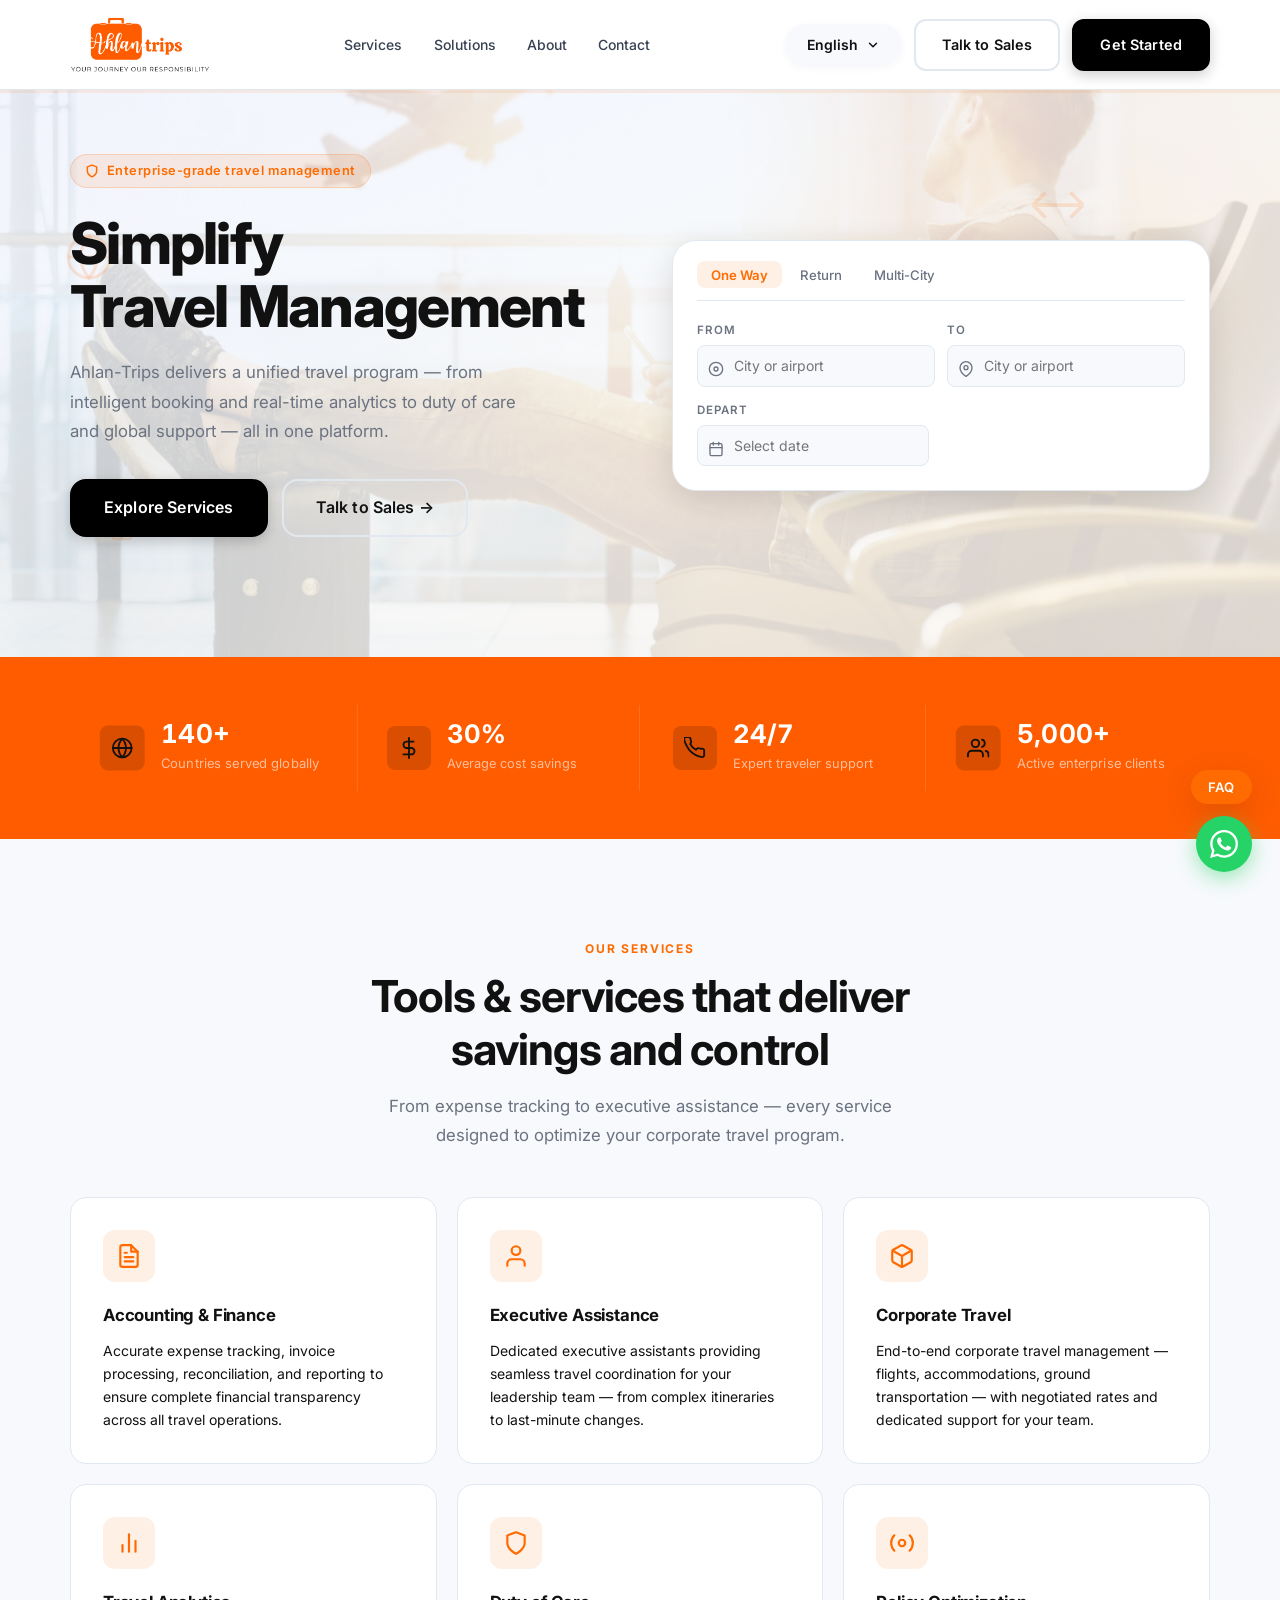
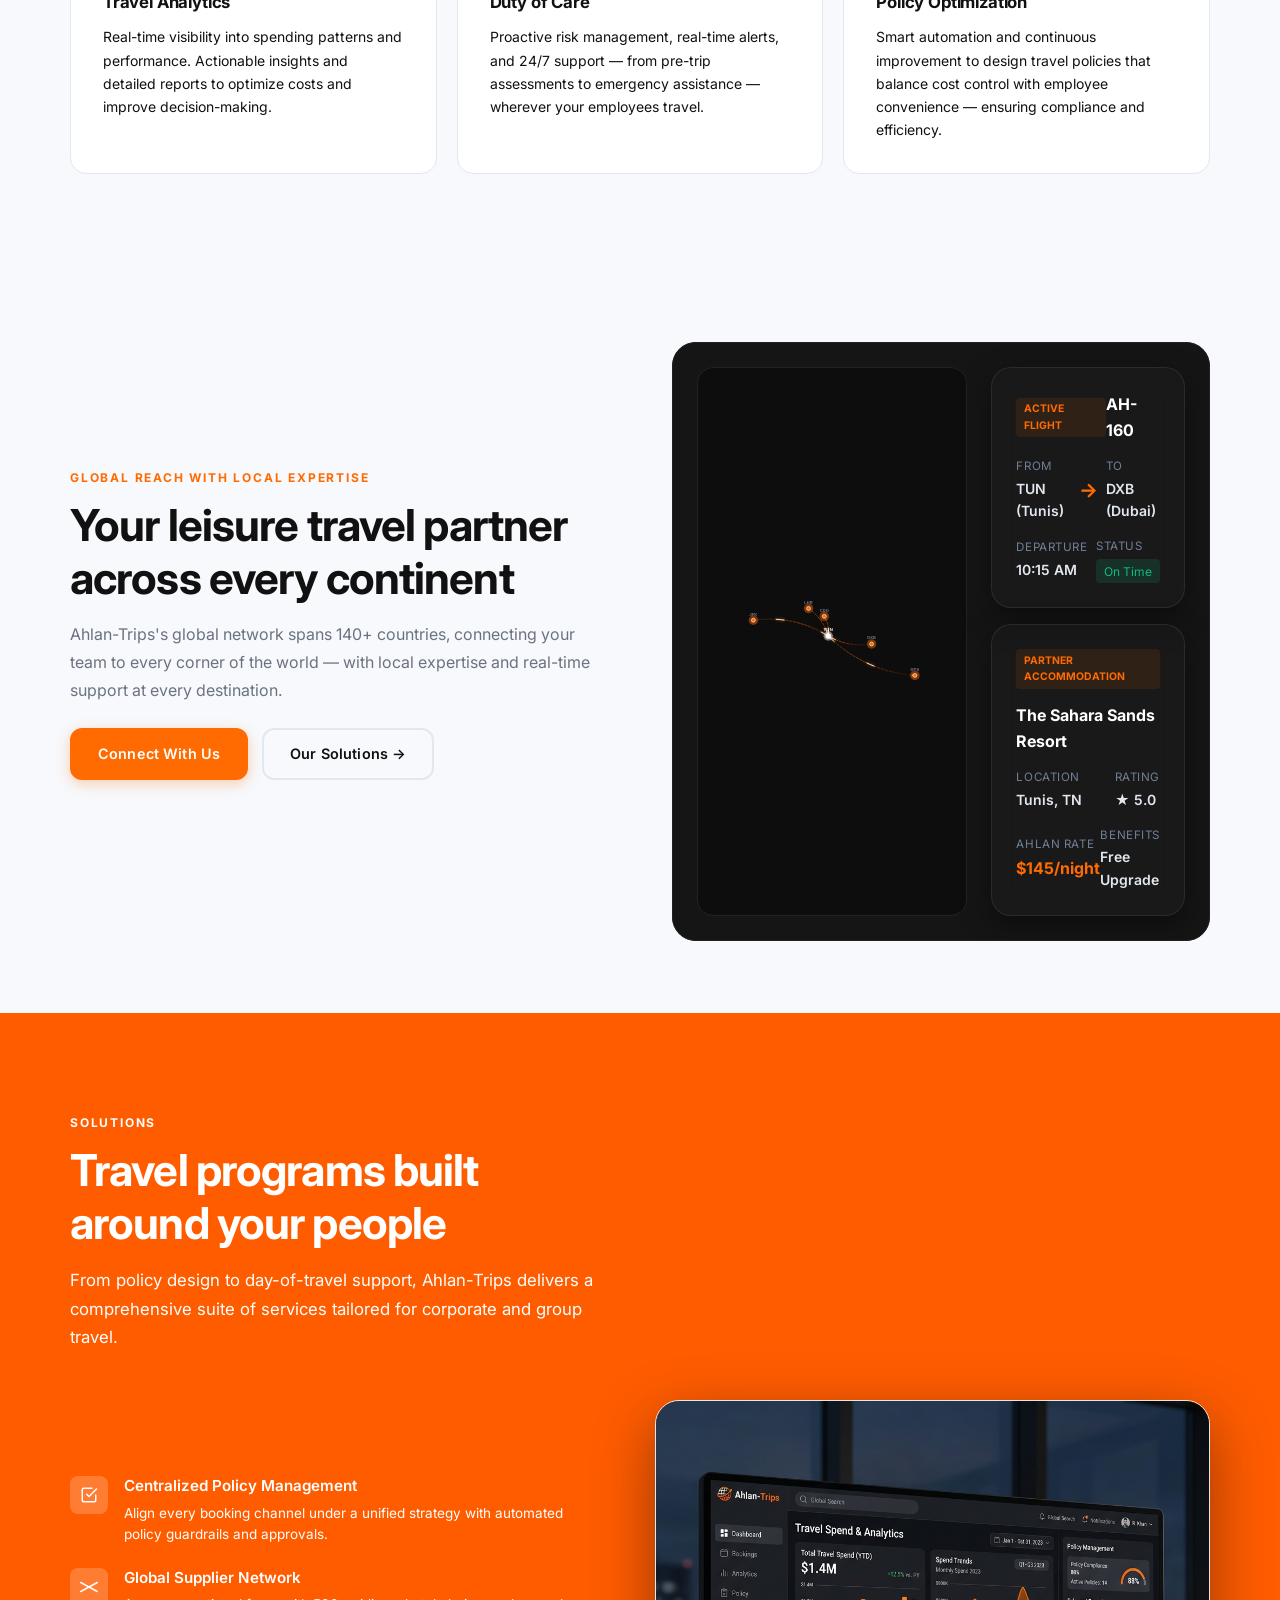
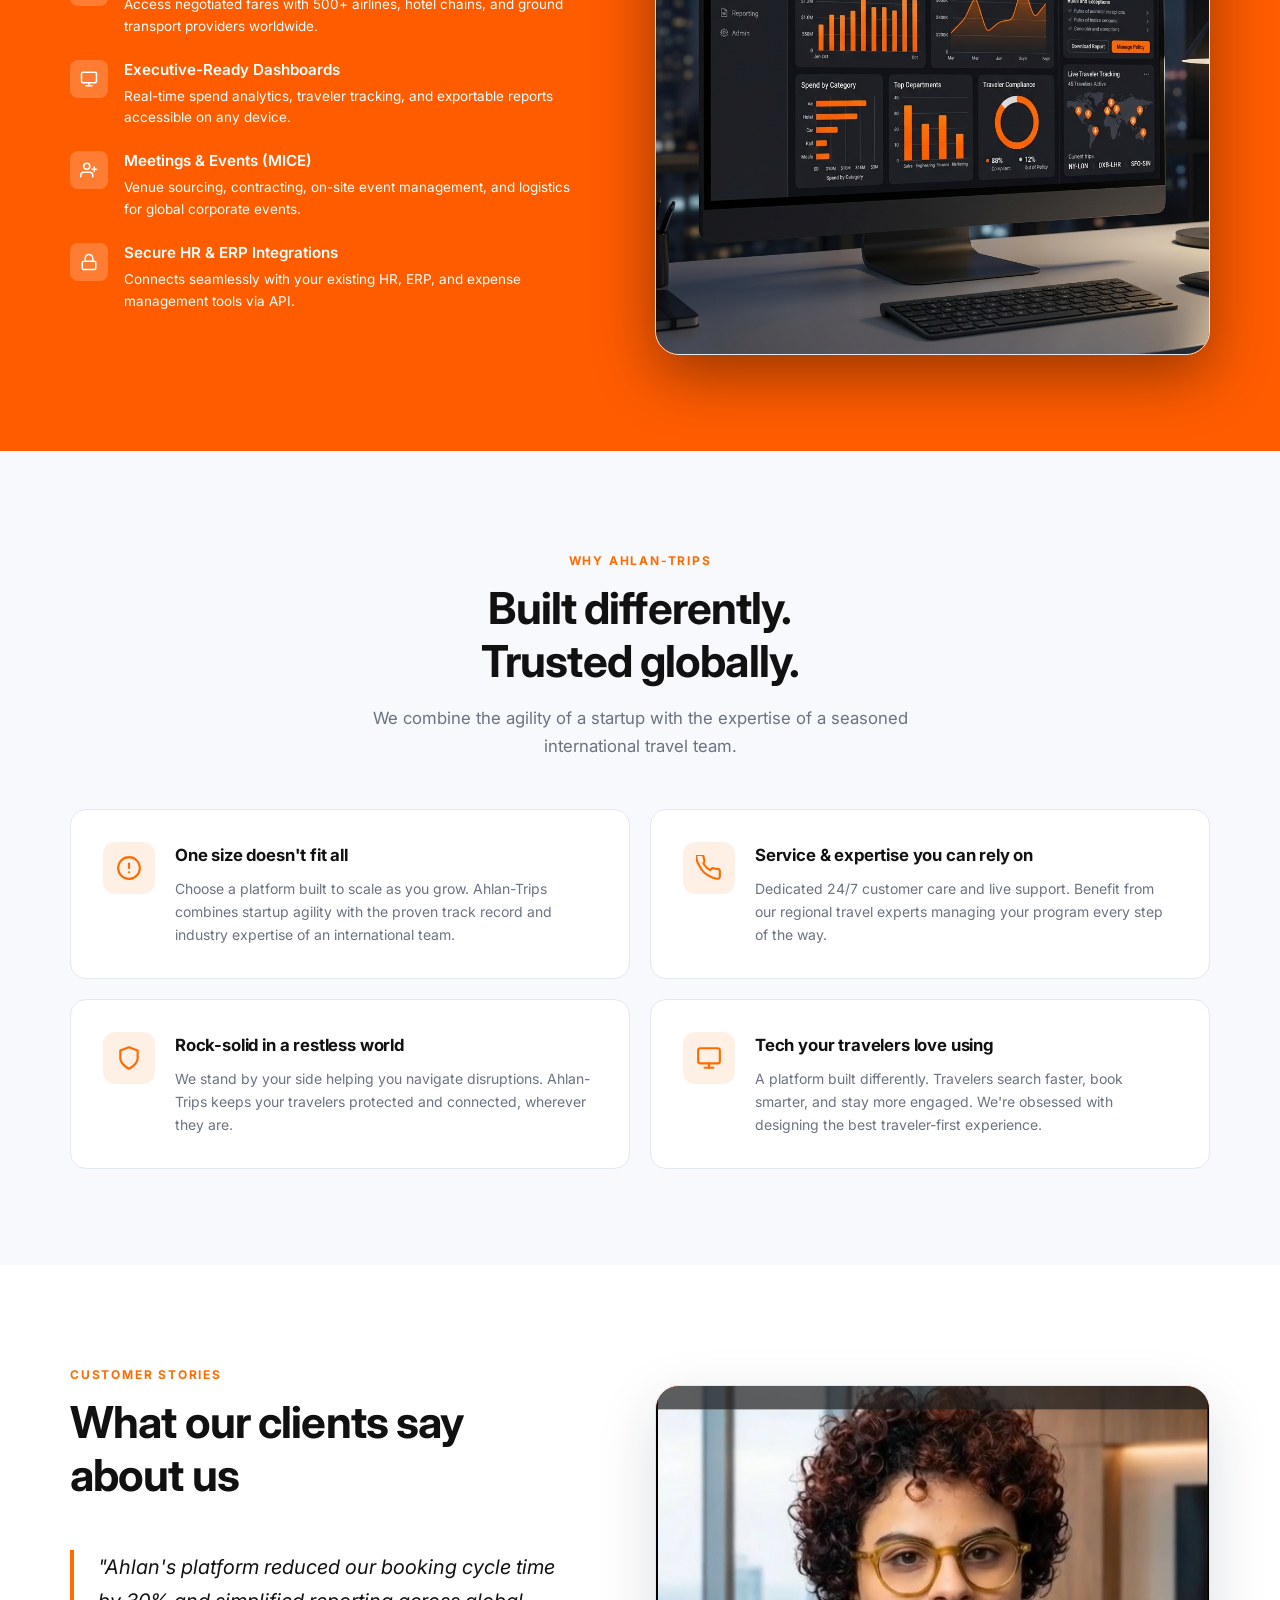
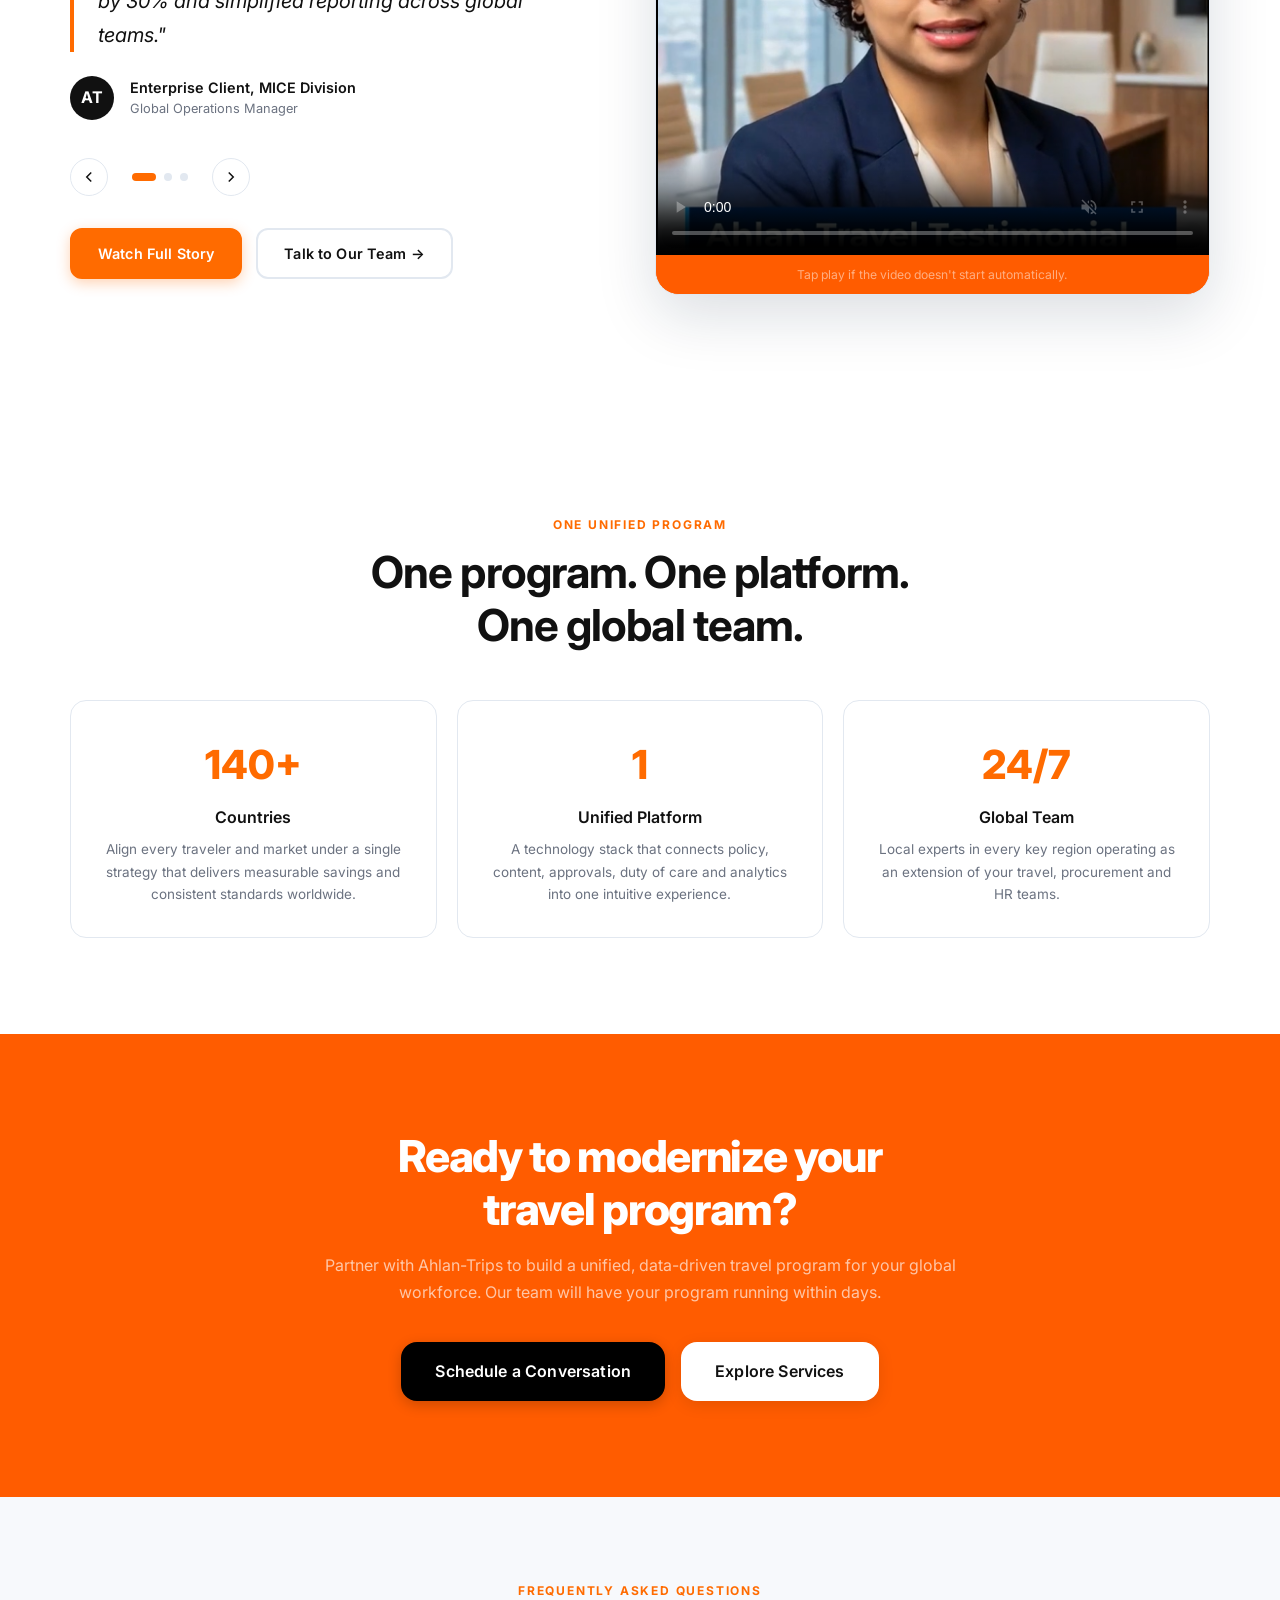
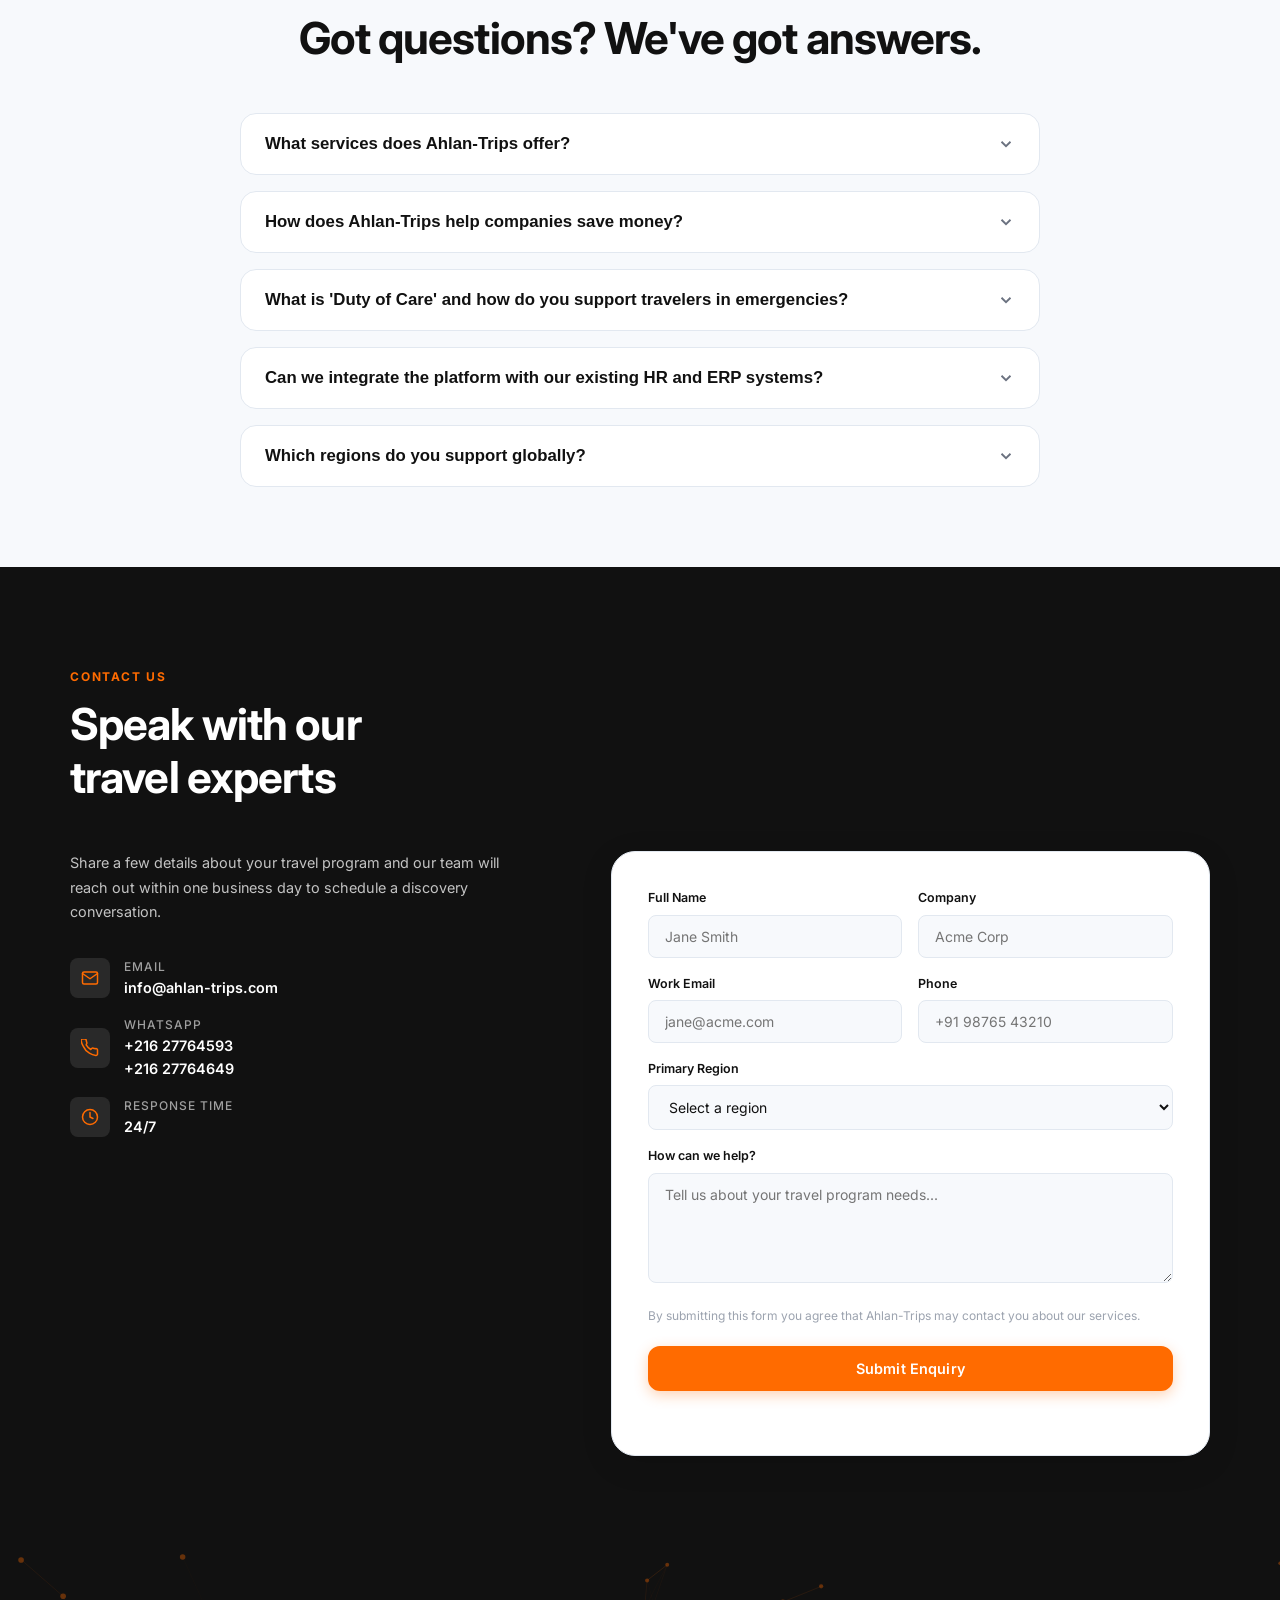
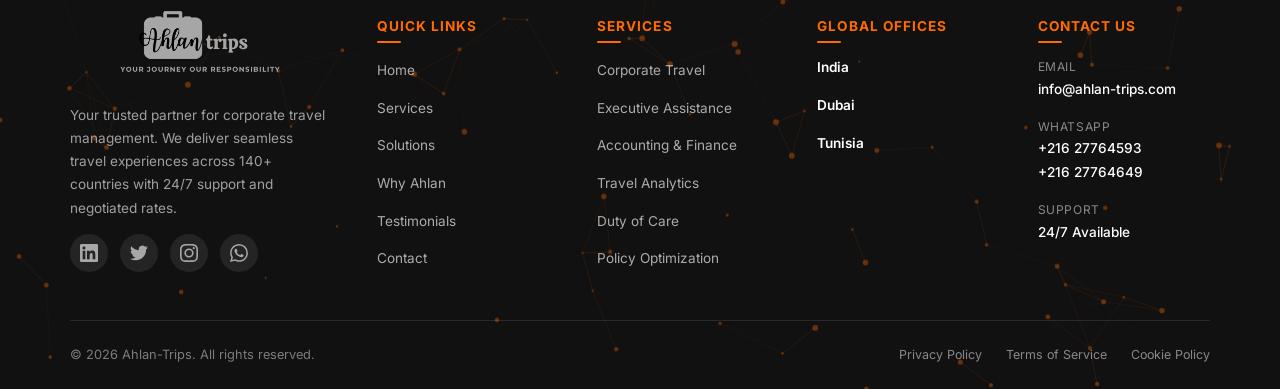
==== commit 18f4ff69: "Update contact email and WhatsApp number" ====
--- a/index.html
+++ b/index.html
@@ -222,6 +222,96 @@
                 </svg>
                 Add Another City
               </button>
+            <!-- Class & Passengers Row -->
+            <div class="search-class-passengers-container">
+              <div class="search-field">
+                <label id="label-class-passengers">Class & Passengers</label>
+                <div class="class-passengers-trigger-wrap">
+                  <button type="button" class="class-passengers-trigger" id="class-passengers-trigger" aria-haspopup="true" aria-expanded="false">
+                    <svg class="trigger-icon" xmlns="http://www.w3.org/2000/svg" viewBox="0 0 24 24" fill="none" stroke="currentColor" stroke-width="2">
+                      <path d="M17 21v-2a4 4 0 0 0-4-4H5a4 4 0 0 0-4 4v2" />
+                      <circle cx="9" cy="7" r="4" />
+                      <path d="M23 21v-2a4 4 0 0 0-3-3.87" />
+                      <path d="M16 3.13a4 4 0 0 1 0 7.75" />
+                    </svg>
+                    <span id="class-passengers-display">1 Adult, Economy</span>
+                    <svg class="trigger-chevron" xmlns="http://www.w3.org/2000/svg" viewBox="0 0 24 24" fill="none" stroke="currentColor" stroke-width="2.5">
+                      <polyline points="6 9 12 15 18 9" />
+                    </svg>
+                  </button>
+                  
+                  <!-- Dropdown Popover Panel -->
+                  <div class="class-passengers-popover" id="class-passengers-popover">
+                    <!-- Passenger Counters -->
+                    <div class="popover-section">
+                      <div class="popover-row">
+                        <div class="popover-col-desc">
+                          <span class="counter-title" id="lbl-adults">Adults</span>
+                          <span class="counter-sub">Age 12+</span>
+                        </div>
+                        <div class="counter-controls">
+                          <button type="button" class="counter-btn minus" id="adults-minus" aria-label="Decrease adults">−</button>
+                          <span class="counter-val" id="adults-val">1</span>
+                          <button type="button" class="counter-btn plus" id="adults-plus" aria-label="Increase adults">+</button>
+                        </div>
+                      </div>
+                      <div class="popover-row">
+                        <div class="popover-col-desc">
+                          <span class="counter-title" id="lbl-children">Children</span>
+                          <span class="counter-sub">Age 2-11</span>
+                        </div>
+                        <div class="counter-controls">
+                          <button type="button" class="counter-btn minus" id="children-minus" aria-label="Decrease children">−</button>
+                          <span class="counter-val" id="children-val">0</span>
+                          <button type="button" class="counter-btn plus" id="children-plus" aria-label="Increase children">+</button>
+                        </div>
+                      </div>
+                      <div class="popover-row">
+                        <div class="popover-col-desc">
+                          <span class="counter-title" id="lbl-infants">Infants</span>
+                          <span class="counter-sub">Under 2</span>
+                        </div>
+                        <div class="counter-controls">
+                          <button type="button" class="counter-btn minus" id="infants-minus" aria-label="Decrease infants">−</button>
+                          <span class="counter-val" id="infants-val">0</span>
+                          <button type="button" class="counter-btn plus" id="infants-plus" aria-label="Increase infants">+</button>
+                        </div>
+                      </div>
+                    </div>
+                    
+                    <!-- Cabin Class Radios -->
+                    <div class="popover-section border-top">
+                      <span class="section-heading-sm" id="lbl-cabin-class">Cabin Class</span>
+                      <div class="class-options">
+                        <label class="class-option">
+                          <input type="radio" name="cabin-class" value="Economy" checked />
+                          <span class="radio-custom"></span>
+                          <span class="option-name" id="lbl-opt-economy">Economy</span>
+                        </label>
+                        <label class="class-option">
+                          <input type="radio" name="cabin-class" value="Premium Economy" />
+                          <span class="radio-custom"></span>
+                          <span class="option-name" id="lbl-opt-premium">Premium Economy</span>
+                        </label>
+                        <label class="class-option">
+                          <input type="radio" name="cabin-class" value="Business" />
+                          <span class="radio-custom"></span>
+                          <span class="option-name" id="lbl-opt-business">Business</span>
+                        </label>
+                        <label class="class-option">
+                          <input type="radio" name="cabin-class" value="First" />
+                          <span class="radio-custom"></span>
+                          <span class="option-name" id="lbl-opt-first">First Class</span>
+                        </label>
+                      </div>
+                    </div>
+                    
+                    <div class="popover-footer">
+                      <button type="button" class="btn btn-primary" id="class-passengers-done" style="width:100%; padding:0.5rem 1rem; font-size:0.825rem; border-radius:var(--radius-sm);">Done</button>
+                    </div>
+                  </div>
+                </div>
+              </div>
             </div>
 
             <!-- Search Button at Bottom -->
@@ -441,58 +531,136 @@
           </div>
 
           <div class="world-dashboard fade-up fade-up-delay-2">
-            <div class="world-lifestyle">
-              <!-- Branded Patterns -->
-              <div class="ls-patterns">
-                <div class="ls-pattern-circle"></div>
-                <div class="ls-pattern-circle"></div>
-              </div>
-
-              <div class="world-lifestyle-inner">
-                <!-- Floating Cards -->
-                <div class="ls-cards">
-                  <div class="ls-card">
+            <div class="dashboard-container">
+              <!-- Left side: Interactive Map -->
+              <div class="map-wrapper">
+                <svg viewBox="0 0 600 350" class="world-map-svg" id="world-map-svg">
+                  <defs>
+                    <linearGradient id="glow-gradient" x1="0%" y1="0%" x2="100%" y2="100%">
+                      <stop offset="0%" stop-color="#ff8c00" stop-opacity="0.2" />
+                      <stop offset="50%" stop-color="#ff5c00" stop-opacity="1" />
+                      <stop offset="100%" stop-color="#ff2e00" stop-opacity="0.2" />
+                    </linearGradient>
+                    <filter id="glow-filter" x="-20%" y="-20%" width="140%" height="140%">
+                      <feGaussianBlur stdDeviation="4" result="blur" />
+                      <feComposite in="SourceGraphic" in2="blur" operator="over" />
+                    </filter>
+                  </defs>
+                  
+                  <g class="map-mesh" stroke="#333333" stroke-width="0.5" stroke-dasharray="2 4" opacity="0.4">
+                    <line x1="50" y1="0" x2="50" y2="350" />
+                    <line x1="150" y1="0" x2="150" y2="350" />
+                    <line x1="250" y1="0" x2="250" y2="350" />
+                    <line x1="350" y1="0" x2="350" y2="350" />
+                    <line x1="450" y1="0" x2="450" y2="350" />
+                    <line x1="550" y1="0" x2="550" y2="350" />
+                    <line x1="0" y1="50" x2="600" y2="50" />
+                    <line x1="0" y1="150" x2="600" y2="150" />
+                    <line x1="0" y1="250" x2="600" y2="250" />
+                  </g>
+
+                  <!-- Dynamic connection paths drawn by JS -->
+                  <g id="map-connections"></g>
+                  
+                  <!-- Hub locations -->
+                  <g id="map-hubs">
+                    <!-- New York (JFK) -->
+                    <g class="map-hub" data-id="jfk" transform="translate(100, 120)">
+                      <circle class="hub-pulse" r="12" />
+                      <circle class="hub-core" r="5" />
+                      <text class="hub-label" y="-12" text-anchor="middle">JFK</text>
+                    </g>
+                    <!-- London (LHR) -->
+                    <g class="map-hub" data-id="lhr" transform="translate(240, 90)">
+                      <circle class="hub-pulse" r="12" />
+                      <circle class="hub-core" r="5" />
+                      <text class="hub-label" y="-12" text-anchor="middle">LHR</text>
+                    </g>
+                    <!-- Paris (CDG) -->
+                    <g class="map-hub" data-id="cdg" transform="translate(280, 110)">
+                      <circle class="hub-pulse" r="12" />
+                      <circle class="hub-core" r="5" />
+                      <text class="hub-label" y="-12" text-anchor="middle">CDG</text>
+                    </g>
+                    <!-- Tunis (TUN) -->
+                    <g class="map-hub active" data-id="tun" transform="translate(290, 160)">
+                      <circle class="hub-pulse" r="12" />
+                      <circle class="hub-core" r="5" />
+                      <text class="hub-label" y="-12" text-anchor="middle">TUN</text>
+                    </g>
+                    <!-- Dubai (DXB) -->
+                    <g class="map-hub" data-id="dxb" transform="translate(400, 180)">
+                      <circle class="hub-pulse" r="12" />
+                      <circle class="hub-core" r="5" />
+                      <text class="hub-label" y="-12" text-anchor="middle">DXB</text>
+                    </g>
+                    <!-- Bali (DPS) -->
+                    <g class="map-hub" data-id="dps" transform="translate(510, 260)">
+                      <circle class="hub-pulse" r="12" />
+                      <circle class="hub-core" r="5" />
+                      <text class="hub-label" y="-12" text-anchor="middle">DPS</text>
+                    </g>
+                  </g>
+                </svg>
+              </div>
+
+              <!-- Right side: Dynamic Preview Ticket Cards -->
+              <div class="ticket-wrapper">
+                <div class="dashboard-cards" id="dashboard-cards">
+                  <!-- Flight Card -->
+                  <div class="ls-card route-card" id="map-flight-card">
                     <div class="ls-card-header">
-                      <span class="ls-tag">Flight Scheduled</span>
-                      <span class="ls-title">GA880</span>
+                      <span class="ls-tag" id="map-ticket-status">Active Flight</span>
+                      <span class="ls-title" id="map-ticket-number">GA880</span>
                     </div>
                     <div class="ls-row">
                       <div>
                         <div class="ls-label">From</div>
-                        <div class="ls-val">DPS (Bali)</div>
+                        <div class="ls-val" id="map-ticket-from">TUN (Tunis)</div>
                       </div>
-                      <div style="color: var(--accent); font-weight: 800; font-size: 1.2rem;">→</div>
+                      <div class="route-arrow">→</div>
                       <div>
                         <div class="ls-label">To</div>
-                        <div class="ls-val">TUN (Tunisia)</div>
+                        <div class="ls-val" id="map-ticket-to">DXB (Dubai)</div>
                       </div>
                     </div>
                     <div class="ls-row">
                       <div>
                         <div class="ls-label">Departure</div>
-                        <div class="ls-val">11:45 PM</div>
+                        <div class="ls-val" id="map-ticket-time">10:15 AM</div>
                       </div>
+                      <div>
+                        <div class="ls-label">Status</div>
+                        <div class="ls-val status-green" id="map-ticket-state">On Time</div>
+                      </div>
                     </div>
                   </div>
 
-                  <div class="ls-card">
+                  <!-- Hotel Card -->
+                  <div class="ls-card route-card" id="map-hotel-card">
                     <div class="ls-card-header">
-                      <span class="ls-tag">Hotel Confirmed</span>
-                    </div>
-                    <div class="ls-title">The Sahara Sands Resort</div>
+                      <span class="ls-tag">Partner Accommodation</span>
+                    </div>
+                    <div class="ls-title" id="map-hotel-name">The Sahara Sands Resort</div>
                     <div class="ls-row">
                       <div>
                         <div class="ls-label">Location</div>
-                        <div class="ls-val">Tunis, TN</div>
+                        <div class="ls-val" id="map-hotel-loc">Tunis, TN</div>
                       </div>
                       <div>
-                        <div class="ls-label">Length</div>
-                        <div class="ls-val">7 Nights</div>
+                        <div class="ls-label">Rating</div>
+                        <div class="ls-val hotel-rating" id="map-hotel-rating">★ 5.0</div>
                       </div>
                     </div>
                     <div class="ls-row">
-                      <div class="ls-label">Ref: TN-993-AH</div>
-                      <div style="color: #22c55e; font-weight: 700;">★ 5.0</div>
+                      <div>
+                        <div class="ls-label">Ahlan Rate</div>
+                        <div class="ls-val price-val" id="map-hotel-price">$145/night</div>
+                      </div>
+                      <div>
+                        <div class="ls-label">Benefits</div>
+                        <div class="ls-val" id="map-hotel-benefits">Free Upgrade</div>
+                      </div>
                     </div>
                   </div>
                 </div>
@@ -690,22 +858,77 @@
     <section id="testimonial" class="section testimonial-section section-alt" aria-labelledby="testimonial-heading">
       <div class="container">
         <div class="testimonial-inner">
-          <div class="fade-up">
-            <span class="eyebrow">Customer Story</span>
-            <h2 class="section-title" id="testimonial-heading">Watch how Ahlan-Trips drives measurable value</h2>
-            <blockquote class="testimonial-quote">
-              "Ahlan's platform reduced our booking cycle time by 30% and simplified reporting across global teams."
-            </blockquote>
-            <div class="testimonial-author">
-              <div class="author-avatar">AT</div>
-              <div>
-                <div class="author-name">Enterprise Client, MICE Division</div>
-                <div class="author-role">Global Operations Manager</div>
-              </div>
-            </div>
+          <div class="testimonial-carousel-wrap fade-up">
+            <span class="eyebrow" id="testimonial-eyebrow">Customer Stories</span>
+            <h2 class="section-title" id="testimonial-heading">What our clients say about us</h2>
+            
+            <div class="testimonial-carousel" id="testimonial-carousel">
+              <div class="carousel-container">
+                <!-- Slide 1 -->
+                <div class="testimonial-slide active">
+                  <blockquote class="testimonial-quote">
+                    "Ahlan's platform reduced our booking cycle time by 30% and simplified reporting across global teams."
+                  </blockquote>
+                  <div class="testimonial-author">
+                    <div class="author-avatar">AT</div>
+                    <div>
+                      <div class="author-name">Enterprise Client, MICE Division</div>
+                      <div class="author-role">Global Operations Manager</div>
+                    </div>
+                  </div>
+                </div>
+
+                <!-- Slide 2 -->
+                <div class="testimonial-slide">
+                  <blockquote class="testimonial-quote">
+                    "The 24/7 support team is outstanding. They resolved an emergency flight cancellation in minutes during our executive trip to Dubai."
+                  </blockquote>
+                  <div class="testimonial-author">
+                    <div class="author-avatar">DS</div>
+                    <div>
+                      <div class="author-name">David Smith, TechCorp</div>
+                      <div class="author-role">VP of Human Resources</div>
+                    </div>
+                  </div>
+                </div>
+
+                <!-- Slide 3 -->
+                <div class="testimonial-slide">
+                  <blockquote class="testimonial-quote">
+                    "Integrating their platform with our ERP system was completely painless. Now we have real-time travel expense audits instantly."
+                  </blockquote>
+                  <div class="testimonial-author">
+                    <div class="author-avatar">LM</div>
+                    <div>
+                      <div class="author-name">Linda Martin, Finance Director</div>
+                      <div class="author-role">Head of Procurement</div>
+                    </div>
+                  </div>
+                </div>
+              </div>
+
+              <!-- Controls -->
+              <div class="carousel-controls">
+                <button type="button" class="carousel-arrow prev" id="carousel-prev" aria-label="Previous slide">
+                  <svg xmlns="http://www.w3.org/2000/svg" viewBox="0 0 24 24" fill="none" stroke="currentColor" stroke-width="2">
+                    <polyline points="15 18 9 12 15 6" />
+                  </svg>
+                </button>
+                <div class="carousel-dots" id="carousel-dots">
+                  <span class="dot active" data-index="0"></span>
+                  <span class="dot" data-index="1"></span>
+                  <span class="dot" data-index="2"></span>
+                </div>
+                <button type="button" class="carousel-arrow next" id="carousel-next" aria-label="Next slide">
+                  <svg xmlns="http://www.w3.org/2000/svg" viewBox="0 0 24 24" fill="none" stroke="currentColor" stroke-width="2">
+                    <polyline points="9 18 15 12 9 6" />
+                  </svg>
+                </button>
+              </div>
+            </div>
+
             <div class="hero-actions" style="margin-top:2rem;">
-              <a href="assets/abc.mp4" class="btn btn-primary" target="_blank" rel="noopener" id="watch-video-btn">Watch
-                Full Story</a>
+              <a href="assets/abc.mp4" class="btn btn-primary" target="_blank" rel="noopener" id="watch-video-btn">Watch Full Story</a>
               <a href="#contact" class="btn btn-secondary" id="story-contact-btn">Talk to Our Team →</a>
             </div>
           </div>
@@ -770,6 +993,90 @@
     </section>
 
     <!-- ============================================================
+           FAQ SECTION (Accordion)
+       ============================================================ -->
+    <section id="faq" class="section faq-accordion-section" aria-labelledby="faq-heading" style="background: var(--bg);">
+      <div class="container">
+        <div class="section-header-center fade-up">
+          <span class="eyebrow" id="faq-eyebrow">Frequently Asked Questions</span>
+          <h2 class="section-title" id="faq-heading">Got questions? We've got answers.</h2>
+        </div>
+        <div class="faq-accordion-container fade-up">
+          <!-- Item 1 -->
+          <div class="faq-acc-item">
+            <button class="faq-acc-trigger" aria-expanded="false">
+              <span class="faq-acc-title" id="faq-q1">What services does Ahlan-Trips offer?</span>
+              <svg class="faq-acc-chevron" xmlns="http://www.w3.org/2000/svg" viewBox="0 0 24 24" fill="none" stroke="currentColor" stroke-width="2.5">
+                <polyline points="6 9 12 15 18 9" />
+              </svg>
+            </button>
+            <div class="faq-acc-content">
+              <div class="faq-acc-body">
+                <p id="faq-a1">We offer comprehensive corporate travel management, executive assistance, detailed travel analytics, proactive duty of care programs, corporate travel policy optimization, and global meetings & events (MICE) coordination.</p>
+              </div>
+            </div>
+          </div>
+          <!-- Item 2 -->
+          <div class="faq-acc-item">
+            <button class="faq-acc-trigger" aria-expanded="false">
+              <span class="faq-acc-title" id="faq-q2">How does Ahlan-Trips help companies save money?</span>
+              <svg class="faq-acc-chevron" xmlns="http://www.w3.org/2000/svg" viewBox="0 0 24 24" fill="none" stroke="currentColor" stroke-width="2.5">
+                <polyline points="6 9 12 15 18 9" />
+              </svg>
+            </button>
+            <div class="faq-acc-content">
+              <div class="faq-acc-body">
+                <p id="faq-a2">We leverage negotiated rates with over 500 airlines and hotel chains globally. Combined with our automated policy guardrails and real-time analytics dashboards, we help businesses reduce travel spend by an average of 30%.</p>
+              </div>
+            </div>
+          </div>
+          <!-- Item 3 -->
+          <div class="faq-acc-item">
+            <button class="faq-acc-trigger" aria-expanded="false">
+              <span class="faq-acc-title" id="faq-q3">What is 'Duty of Care' and how do you support travelers in emergencies?</span>
+              <svg class="faq-acc-chevron" xmlns="http://www.w3.org/2000/svg" viewBox="0 0 24 24" fill="none" stroke="currentColor" stroke-width="2.5">
+                <polyline points="6 9 12 15 18 9" />
+              </svg>
+            </button>
+            <div class="faq-acc-content">
+              <div class="faq-acc-body">
+                <p id="faq-a3">Duty of Care is our commitment to traveler safety. We provide proactive risk assessments, real-time weather and security alerts, traveler tracking dashboards, and 24/7 emergency support to resolve disruptions instantly.</p>
+              </div>
+            </div>
+          </div>
+          <!-- Item 4 -->
+          <div class="faq-acc-item">
+            <button class="faq-acc-trigger" aria-expanded="false">
+              <span class="faq-acc-title" id="faq-q4">Can we integrate the platform with our existing HR and ERP systems?</span>
+              <svg class="faq-acc-chevron" xmlns="http://www.w3.org/2000/svg" viewBox="0 0 24 24" fill="none" stroke="currentColor" stroke-width="2.5">
+                <polyline points="6 9 12 15 18 9" />
+              </svg>
+            </button>
+            <div class="faq-acc-content">
+              <div class="faq-acc-body">
+                <p id="faq-a4">Yes. Our platform connects securely and seamlessly with major HR portals (e.g. Workday, BambooHR) and ERP/expense platforms (e.g. SAP Concur, Oracle) via API, automating user provisioning and expense syncing.</p>
+              </div>
+            </div>
+          </div>
+          <!-- Item 5 -->
+          <div class="faq-acc-item">
+            <button class="faq-acc-trigger" aria-expanded="false">
+              <span class="faq-acc-title" id="faq-q5">Which regions do you support globally?</span>
+              <svg class="faq-acc-chevron" xmlns="http://www.w3.org/2000/svg" viewBox="0 0 24 24" fill="none" stroke="currentColor" stroke-width="2.5">
+                <polyline points="6 9 12 15 18 9" />
+              </svg>
+            </button>
+            <div class="faq-acc-content">
+              <div class="faq-acc-body">
+                <p id="faq-a5">Ahlan-Trips operates globally, supporting travel programs in 140+ countries. We have dedicated offices and regional operations experts in India, Dubai, Europe, and Tunisia to handle local requirements.</p>
+              </div>
+            </div>
+          </div>
+        </div>
+      </div>
+    </section>
+
+    <!-- ============================================================
            CONTACT SECTION
       ============================================================ -->
     <section id="contact" class="section contact-section" aria-labelledby="contact-heading">
@@ -795,7 +1102,7 @@
                 </div>
                 <div>
                   <div class="contact-info-label">Email</div>
-                  <div class="contact-info-value">bhavesh.chhatwani@ahlan-trips.com</div>
+                  <div class="contact-info-value">info@ahlan-trips.com</div>
                 </div>
               </div>
               <div class="contact-info-item">
@@ -806,10 +1113,11 @@
                       d="M22 16.92v3a2 2 0 01-2.18 2 19.79 19.79 0 01-8.63-3.07A19.5 19.5 0 013.07 9.82a19.79 19.79 0 01-3.07-8.63A2 2 0 012 0h3a2 2 0 012 1.72c.127.96.361 1.903.7 2.81a2 2 0 01-.45 2.11L6.91 7.91a16 16 0 006.07 6.07l1.27-1.27a2 2 0 012.11-.45c.907.339 1.85.573 2.81.7A2 2 0 0122 15z" />
                   </svg>
                 </div>
-                <div>
-                  <div class="contact-info-label">WhatsApp</div>
-                  <div class="contact-info-value">+216 27764593</div>
-                </div>
+                 <div>
+                   <div class="contact-info-label">WhatsApp</div>
+                   <div class="contact-info-value">+216 27764593</div>
+                   <div class="contact-info-value">+216 27764649</div>
+                 </div>
               </div>
               <div class="contact-info-item">
                 <div class="contact-info-icon">
@@ -971,12 +1279,13 @@
           <ul class="footer-contact">
             <li>
               <span class="contact-label">Email</span>
-              <a href="mailto:bhavesh.chhatwani@ahlan-trips.com"
-                class="contact-value">bhavesh.chhatwani@ahlan-trips.com</a>
+              <a href="mailto:info@ahlan-trips.com"
+                class="contact-value">info@ahlan-trips.com</a>
             </li>
             <li>
               <span class="contact-label">WhatsApp</span>
               <a href="https://wa.me/21627764593" class="contact-value" target="_blank" rel="noopener">+216 27764593</a>
+              <a href="https://wa.me/21627764649" class="contact-value" target="_blank" rel="noopener">+216 27764649</a>
             </li>
             <li>
               <span class="contact-label">Support</span>
--- a/styles.css
+++ b/styles.css
@@ -803,6 +803,245 @@
   display: block;
 }
 
+/* CLASS & PASSENGERS SELECTOR POPOVER */
+.search-class-passengers-container {
+  margin-top: 0.875rem;
+  margin-bottom: 0.875rem;
+}
+
+.class-passengers-trigger-wrap {
+  position: relative;
+  width: 100%;
+}
+
+.class-passengers-trigger {
+  width: 100%;
+  padding: 0.7rem 0.875rem 0.7rem 2.25rem;
+  border: 1px solid var(--border);
+  border-radius: var(--radius-sm);
+  font-size: 0.875rem;
+  color: var(--text-dark);
+  background: var(--bg);
+  outline: none;
+  display: flex;
+  align-items: center;
+  justify-content: space-between;
+  transition: border-color var(--transition), box-shadow var(--transition), background var(--transition);
+  text-align: left;
+}
+
+.class-passengers-trigger:focus,
+.class-passengers-trigger:hover {
+  border-color: var(--accent);
+  background: var(--bg-white);
+}
+
+.class-passengers-trigger .trigger-icon {
+  position: absolute;
+  left: 0.7rem;
+  top: 50%;
+  transform: translateY(-50%);
+  width: 16px;
+  height: 16px;
+  color: var(--text-muted);
+}
+
+.class-passengers-trigger .trigger-chevron {
+  width: 14px;
+  height: 14px;
+  color: var(--text-muted);
+  transition: transform var(--transition);
+}
+
+.class-passengers-trigger[aria-expanded="true"] .trigger-chevron {
+  transform: rotate(180deg);
+}
+
+.class-passengers-popover {
+  position: absolute;
+  top: calc(100% + 6px);
+  left: 0;
+  width: 320px;
+  background: var(--bg-white);
+  border: 1px solid var(--border);
+  border-radius: var(--radius-lg);
+  box-shadow: var(--shadow-lg);
+  padding: 1.25rem;
+  z-index: 1010;
+  opacity: 0;
+  visibility: hidden;
+  transform: translateY(-8px);
+  transition: all 0.2s cubic-bezier(0.16, 1, 0.3, 1);
+}
+
+.class-passengers-popover.active {
+  opacity: 1;
+  visibility: visible;
+  transform: translateY(0);
+}
+
+.popover-section {
+  display: flex;
+  flex-direction: column;
+  gap: 1rem;
+  padding-bottom: 1rem;
+}
+
+.popover-section.border-top {
+  border-top: 1px solid var(--border);
+  padding-top: 1rem;
+  padding-bottom: 0.75rem;
+}
+
+.popover-row {
+  display: flex;
+  align-items: center;
+  justify-content: space-between;
+}
+
+.popover-col-desc {
+  display: flex;
+  flex-direction: column;
+}
+
+.counter-title {
+  font-size: 0.875rem;
+  font-weight: 600;
+  color: var(--text-dark);
+}
+
+.counter-sub {
+  font-size: 0.75rem;
+  color: var(--text-muted);
+}
+
+.counter-controls {
+  display: flex;
+  align-items: center;
+  gap: 0.85rem;
+}
+
+.counter-btn {
+  width: 28px;
+  height: 28px;
+  border-radius: 50%;
+  border: 1px solid var(--border);
+  background: var(--bg);
+  color: var(--text-dark);
+  font-size: 1rem;
+  font-weight: 600;
+  display: flex;
+  align-items: center;
+  justify-content: center;
+  transition: all var(--transition);
+}
+
+.counter-btn:hover:not(:disabled) {
+  border-color: var(--accent);
+  color: var(--accent);
+  background: var(--bg-white);
+}
+
+.counter-btn:disabled {
+  opacity: 0.3;
+  cursor: not-allowed;
+}
+
+.counter-val {
+  font-size: 0.875rem;
+  font-weight: 600;
+  color: var(--text-dark);
+  min-width: 14px;
+  text-align: center;
+}
+
+.section-heading-sm {
+  font-size: 0.75rem;
+  font-weight: 700;
+  text-transform: uppercase;
+  letter-spacing: 0.08em;
+  color: var(--text-muted);
+}
+
+.class-options {
+  display: flex;
+  flex-direction: column;
+  gap: 0.5rem;
+}
+
+.class-option {
+  display: flex;
+  align-items: center;
+  gap: 0.65rem;
+  cursor: pointer;
+  padding: 0.25rem 0;
+  user-select: none;
+}
+
+.class-option input[type="radio"] {
+  display: none !important;
+}
+
+.class-option .radio-custom {
+  width: 16px;
+  height: 16px;
+  border: 1.5px solid var(--border);
+  border-radius: 50%;
+  position: relative;
+  transition: all var(--transition);
+  display: inline-block;
+}
+
+.class-option input[type="radio"]:checked + .radio-custom {
+  border-color: var(--accent);
+  background: var(--accent);
+}
+
+.class-option input[type="radio"]:checked + .radio-custom::after {
+  content: '';
+  position: absolute;
+  top: 3.5px;
+  left: 3.5px;
+  width: 6px;
+  height: 6px;
+  background: #ffffff;
+  border-radius: 50%;
+}
+
+.class-option .option-name {
+  font-size: 0.85rem;
+  font-weight: 500;
+  color: var(--text-body);
+  transition: color var(--transition);
+}
+
+.class-option:hover .option-name {
+  color: var(--accent);
+}
+
+.popover-footer {
+  padding-top: 0.75rem;
+  border-top: 1px solid var(--border);
+}
+
+/* RTL Layout support */
+html[dir="rtl"] .class-passengers-trigger {
+  padding: 0.7rem 2.25rem 0.7rem 0.875rem;
+}
+html[dir="rtl"] .class-passengers-trigger .trigger-icon {
+  left: auto;
+  right: 0.7rem;
+}
+html[dir="rtl"] .class-passengers-popover {
+  left: auto;
+  right: 0;
+}
+html[dir="rtl"] .class-option .radio-custom {
+  margin-left: 0.65rem;
+  margin-right: 0;
+}
+
+
 .autocomplete-item {
   padding: 0.75rem 1rem;
   cursor: pointer;
@@ -2526,3 +2765,441 @@
 .trust-value {
   font-variant-numeric: tabular-nums;
 }
+
+/* =============================================
+   INTERACTIVE TRAVEL ROUTES DASHBOARD
+   ============================================= */
+.dashboard-container {
+  display: flex;
+  flex-direction: row;
+  gap: 1.5rem;
+  background: #151515;
+  border-radius: var(--radius-xl);
+  border: 1px solid #222222;
+  padding: 1.5rem;
+  box-shadow: var(--shadow-lg);
+  align-items: stretch;
+}
+
+.map-wrapper {
+  flex: 1.3;
+  display: flex;
+  align-items: center;
+  justify-content: center;
+  background: #0d0d0d;
+  border-radius: var(--radius-lg);
+  padding: 1rem;
+  border: 1px solid #222;
+  position: relative;
+  overflow: hidden;
+}
+
+.world-map-svg {
+  width: 100%;
+  height: auto;
+  max-height: 380px;
+  display: block;
+}
+
+.ticket-wrapper {
+  flex: 1;
+  display: flex;
+  flex-direction: column;
+  justify-content: center;
+}
+
+.dashboard-cards {
+  display: flex;
+  flex-direction: column;
+  gap: 1rem;
+  width: 100%;
+}
+
+.route-card {
+  background: rgba(255, 255, 255, 0.02) !important;
+  border: 1px solid rgba(255, 255, 255, 0.08) !important;
+  backdrop-filter: blur(12px);
+  -webkit-backdrop-filter: blur(12px);
+  box-shadow: 0 10px 30px rgba(0, 0, 0, 0.4) !important;
+  transform: none !important;
+  transition: border-color var(--transition), box-shadow var(--transition), transform var(--transition) !important;
+}
+
+.route-card:hover {
+  border-color: rgba(255, 107, 0, 0.4) !important;
+  box-shadow: 0 12px 35px rgba(255, 107, 0, 0.15) !important;
+  transform: translateY(-3px) !important;
+}
+
+.route-card .ls-title {
+  color: #ffffff !important;
+  font-size: 1rem;
+  font-weight: 700;
+}
+
+.route-card .ls-val {
+  color: #e2e8f0 !important;
+  font-size: 0.875rem;
+  font-weight: 600;
+}
+
+.route-card .ls-label {
+  color: #718096 !important;
+  font-size: 0.725rem;
+  text-transform: uppercase;
+  letter-spacing: 0.05em;
+  margin-bottom: 0.15rem;
+}
+
+.route-card .price-val {
+  color: var(--accent) !important;
+  font-weight: 700;
+  font-size: 1rem;
+}
+
+.route-arrow {
+  color: var(--accent);
+  font-size: 1.25rem;
+  font-weight: 700;
+  display: flex;
+  align-items: center;
+  justify-content: center;
+  padding: 0 0.5rem;
+}
+
+.status-green {
+  color: #10b981 !important;
+  background: rgba(16, 185, 129, 0.15);
+  padding: 0.15rem 0.5rem;
+  border-radius: 4px;
+  display: inline-block;
+  font-size: 0.75rem !important;
+}
+
+.status-red {
+  color: #ef4444 !important;
+  background: rgba(239, 68, 68, 0.15);
+  padding: 0.15rem 0.5rem;
+  border-radius: 4px;
+  display: inline-block;
+  font-size: 0.75rem !important;
+}
+
+/* SVG map hub styles */
+.map-hub {
+  cursor: pointer;
+}
+
+.map-hub .hub-pulse {
+  fill: var(--accent);
+  fill-opacity: 0.45;
+  transform-origin: center;
+  transform-box: fill-box;
+  animation: hubPulse 2s infinite ease-out;
+}
+
+.map-hub .hub-core {
+  fill: var(--accent);
+  stroke: #ffffff;
+  stroke-width: 1.5;
+  transition: fill 0.3s ease, r 0.3s ease;
+}
+
+.map-hub:hover .hub-core,
+.map-hub.active .hub-core {
+  fill: #ffffff;
+  r: 6.5;
+}
+
+.map-hub.active .hub-pulse {
+  fill: #ffffff;
+  animation-duration: 1.3s;
+}
+
+.hub-label {
+  font-family: 'Outfit', sans-serif;
+  font-size: 10px;
+  font-weight: 700;
+  fill: #718096;
+  transition: fill 0.3s ease, font-size 0.3s ease;
+  pointer-events: none;
+  letter-spacing: 0.05em;
+}
+
+.map-hub:hover .hub-label,
+.map-hub.active .hub-label {
+  fill: #ffffff;
+  font-size: 11px;
+}
+
+/* Glowing connection path animation */
+.route-path {
+  stroke: url(#glow-gradient);
+  stroke-width: 1.5;
+  stroke-linecap: round;
+  fill: none;
+  stroke-dasharray: 6 4;
+  animation: dashFlow 20s linear infinite;
+}
+
+.route-path-flow {
+  stroke: #ffffff;
+  stroke-width: 2.2;
+  stroke-linecap: round;
+  fill: none;
+  stroke-dasharray: 20 100;
+  animation: dashFlowFlow 3s linear infinite;
+  filter: drop-shadow(0 0 4px var(--accent));
+}
+
+@keyframes dashFlow {
+  to {
+    stroke-dashoffset: -100;
+  }
+}
+
+@keyframes dashFlowFlow {
+  from {
+    stroke-dashoffset: 120;
+  }
+  to {
+    stroke-dashoffset: -120;
+  }
+}
+
+@keyframes hubPulse {
+  0% {
+    transform: scale(0.5);
+    opacity: 1;
+  }
+  100% {
+    transform: scale(2.4);
+    opacity: 0;
+  }
+}
+
+@keyframes ticketFadeInUp {
+  from {
+    opacity: 0;
+    transform: translateY(15px);
+  }
+  to {
+    opacity: 1;
+    transform: translateY(0);
+  }
+}
+
+@media (max-width: 900px) {
+  .dashboard-container {
+    flex-direction: column;
+  }
+  .map-wrapper {
+    width: 100%;
+  }
+  .ticket-wrapper {
+    width: 100%;
+  }
+}
+
+/* =============================================
+   ELEGANT FAQ ACCORDION SECTION
+   ============================================= */
+.faq-accordion-section {
+  padding: 80px 0;
+  background: var(--bg);
+}
+
+.faq-accordion-container {
+  max-width: 800px;
+  margin: 3rem auto 0;
+  display: flex;
+  flex-direction: column;
+  gap: 1rem;
+}
+
+.faq-acc-item {
+  background: var(--bg-white);
+  border: 1px solid var(--border);
+  border-radius: var(--radius-lg);
+  overflow: hidden;
+  transition: all var(--transition);
+}
+
+.faq-acc-item:hover {
+  border-color: rgba(255, 107, 0, 0.25);
+  box-shadow: 0 4px 20px rgba(0, 0, 0, 0.02);
+}
+
+.faq-acc-item.active {
+  border-color: var(--accent);
+  box-shadow: 0 10px 30px rgba(255, 107, 0, 0.05);
+}
+
+.faq-acc-trigger {
+  width: 100%;
+  display: flex;
+  justify-content: space-between;
+  align-items: center;
+  padding: 1.25rem 1.5rem;
+  background: none;
+  border: none;
+  outline: none;
+  cursor: pointer;
+  text-align: left;
+  gap: 1rem;
+  transition: background var(--transition);
+}
+
+html[dir="rtl"] .faq-acc-trigger {
+  text-align: right;
+}
+
+.faq-acc-title {
+  font-family: 'Outfit', sans-serif;
+  font-size: 1.05rem;
+  font-weight: 600;
+  color: var(--text-dark);
+  transition: color var(--transition);
+}
+
+.faq-acc-trigger:hover .faq-acc-title {
+  color: var(--accent);
+}
+
+.faq-acc-chevron {
+  width: 18px;
+  height: 18px;
+  color: var(--text-muted);
+  transition: transform var(--transition), color var(--transition);
+  flex-shrink: 0;
+}
+
+.faq-acc-trigger[aria-expanded="true"] .faq-acc-chevron {
+  transform: rotate(180deg);
+  color: var(--accent);
+}
+
+/* CSS Grid Transition Trick for smooth accordion height transition */
+.faq-acc-content {
+  display: grid;
+  grid-template-rows: 0fr;
+  transition: grid-template-rows 0.3s ease;
+}
+
+.faq-acc-trigger[aria-expanded="true"] + .faq-acc-content {
+  grid-template-rows: 1fr;
+}
+
+.faq-acc-body {
+  overflow: hidden;
+}
+
+.faq-acc-body p {
+  padding: 0 1.5rem 1.25rem 1.5rem;
+  font-size: 0.925rem;
+  color: var(--text-muted);
+  line-height: 1.65;
+}
+
+/* =============================================
+   TESTIMONIALS CAROUSEL
+   ============================================= */
+.testimonial-carousel {
+  position: relative;
+  overflow: hidden;
+  margin-top: 1.5rem;
+}
+
+.carousel-container {
+  position: relative;
+  min-height: 200px;
+  display: grid;
+  grid-template-columns: 1fr;
+}
+
+.testimonial-slide {
+  grid-column: 1;
+  grid-row: 1;
+  opacity: 0;
+  visibility: hidden;
+  transition: opacity 0.5s ease, visibility 0.5s ease;
+  z-index: 1;
+}
+
+.testimonial-slide.active {
+  opacity: 1;
+  visibility: visible;
+  z-index: 2;
+}
+
+.carousel-controls {
+  display: flex;
+  align-items: center;
+  gap: 1.5rem;
+  margin-top: 2rem;
+}
+
+.carousel-arrow {
+  width: 38px;
+  height: 38px;
+  border-radius: 50%;
+  border: 1px solid var(--border);
+  background: var(--bg-white);
+  color: var(--text-dark);
+  display: flex;
+  align-items: center;
+  justify-content: center;
+  cursor: pointer;
+  transition: all var(--transition);
+  outline: none;
+}
+
+.carousel-arrow:hover {
+  border-color: var(--accent);
+  color: var(--accent);
+  background: var(--accent-soft);
+  transform: scale(1.05);
+}
+
+.carousel-arrow svg {
+  width: 18px;
+  height: 18px;
+}
+
+.carousel-dots {
+  display: flex;
+  gap: 0.5rem;
+  align-items: center;
+}
+
+.carousel-dots .dot {
+  width: 8px;
+  height: 8px;
+  border-radius: 50%;
+  background: var(--border);
+  cursor: pointer;
+  transition: all var(--transition);
+}
+
+.carousel-dots .dot:hover {
+  background: var(--text-muted);
+}
+
+.carousel-dots .dot.active {
+  background: var(--accent);
+  width: 24px;
+  border-radius: 4px;
+}
+
+/* RTL Layout support for Testimonial Carousel and FAQ */
+html[dir="rtl"] .carousel-arrow.prev svg,
+html[dir="rtl"] .carousel-arrow.next svg {
+  transform: rotate(180deg);
+}
+
+html[dir="rtl"] .testimonial-quote {
+  border-left: none;
+  border-right: 4px solid var(--accent);
+  padding-left: 0;
+  padding-right: 1.5rem;
+}
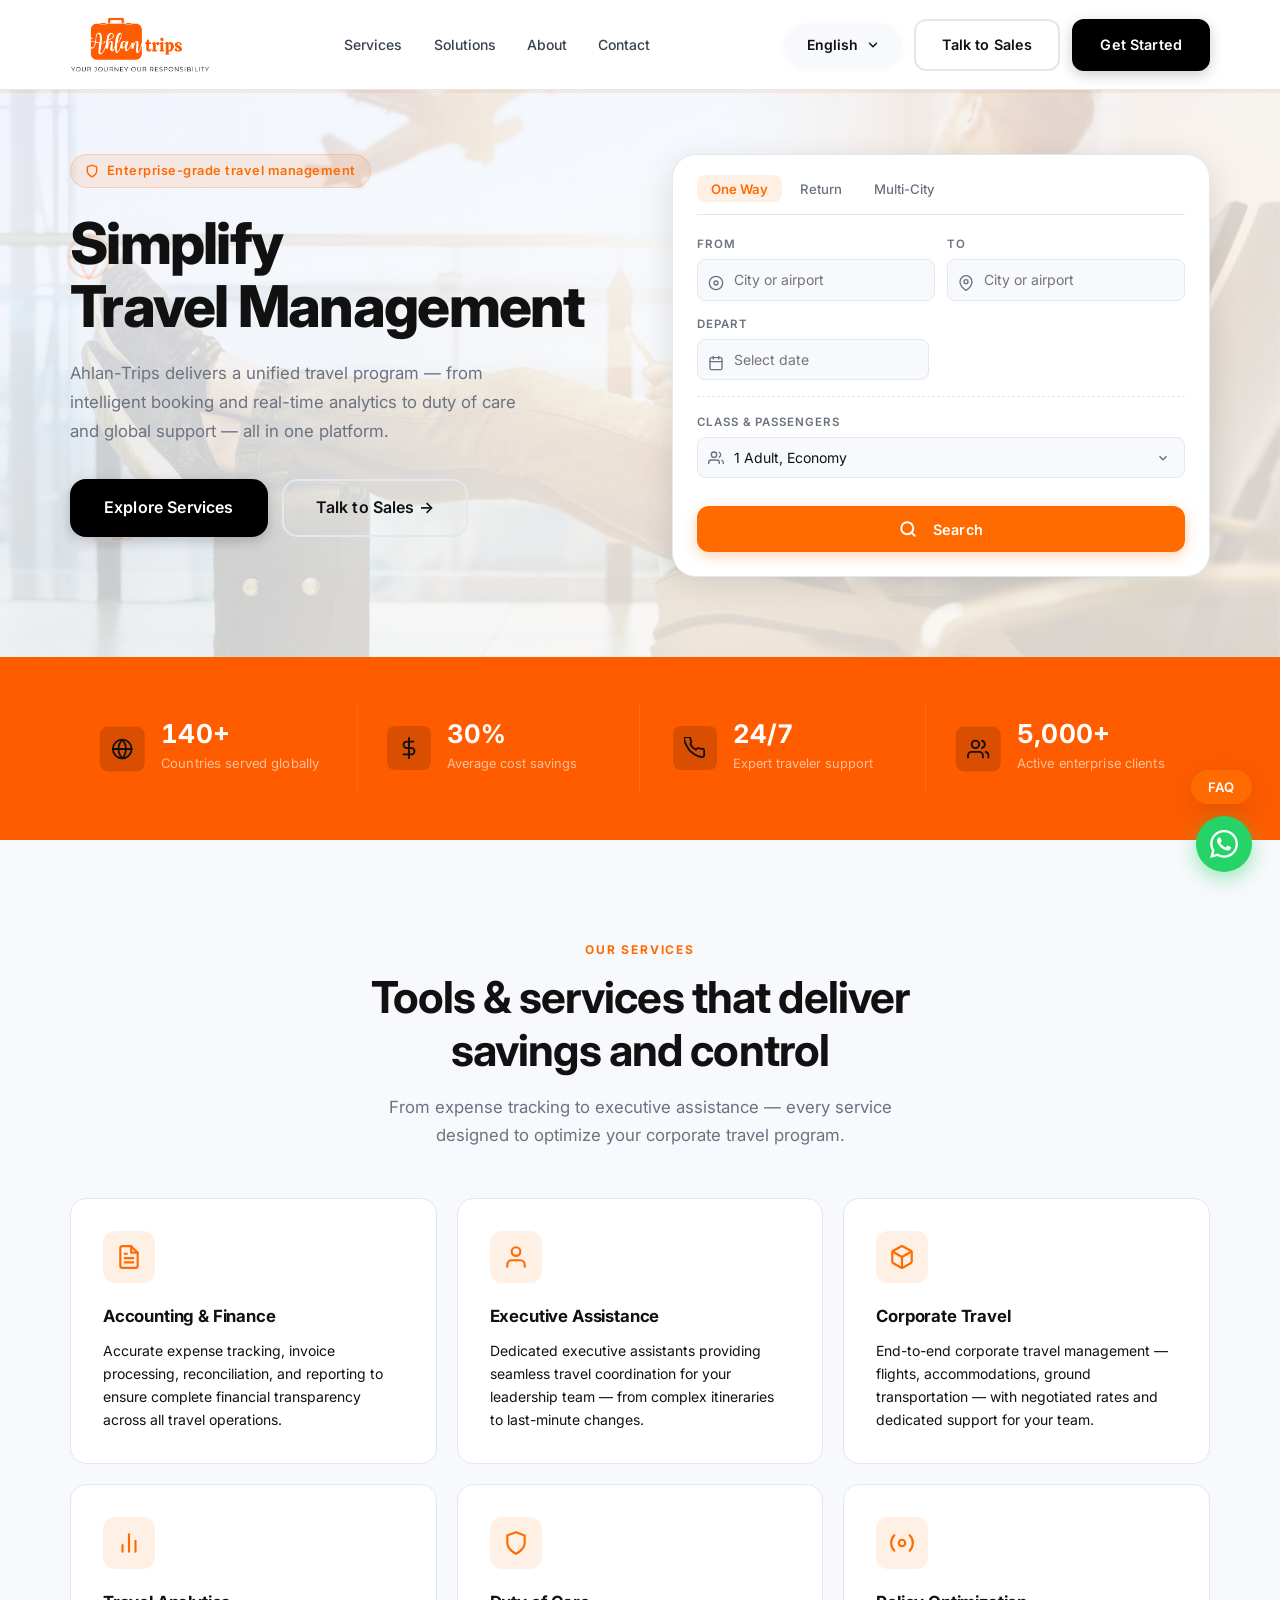
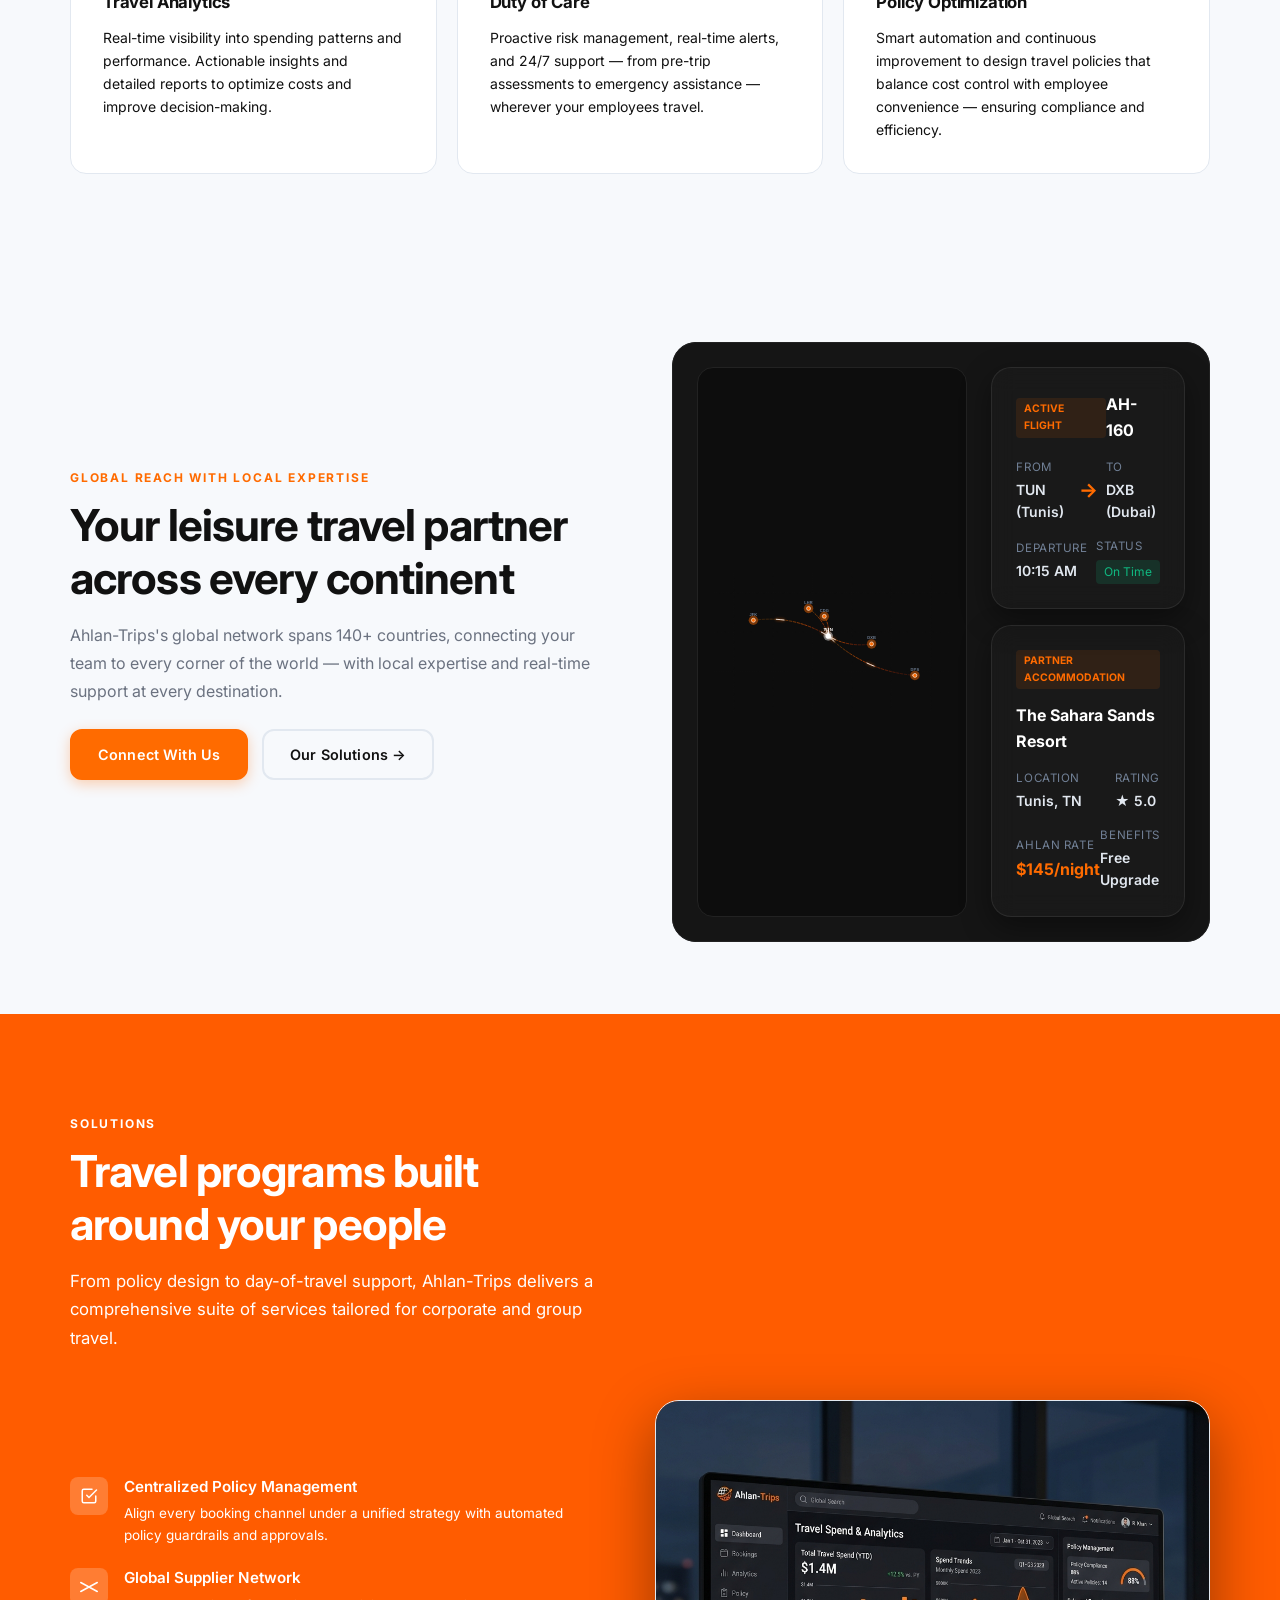
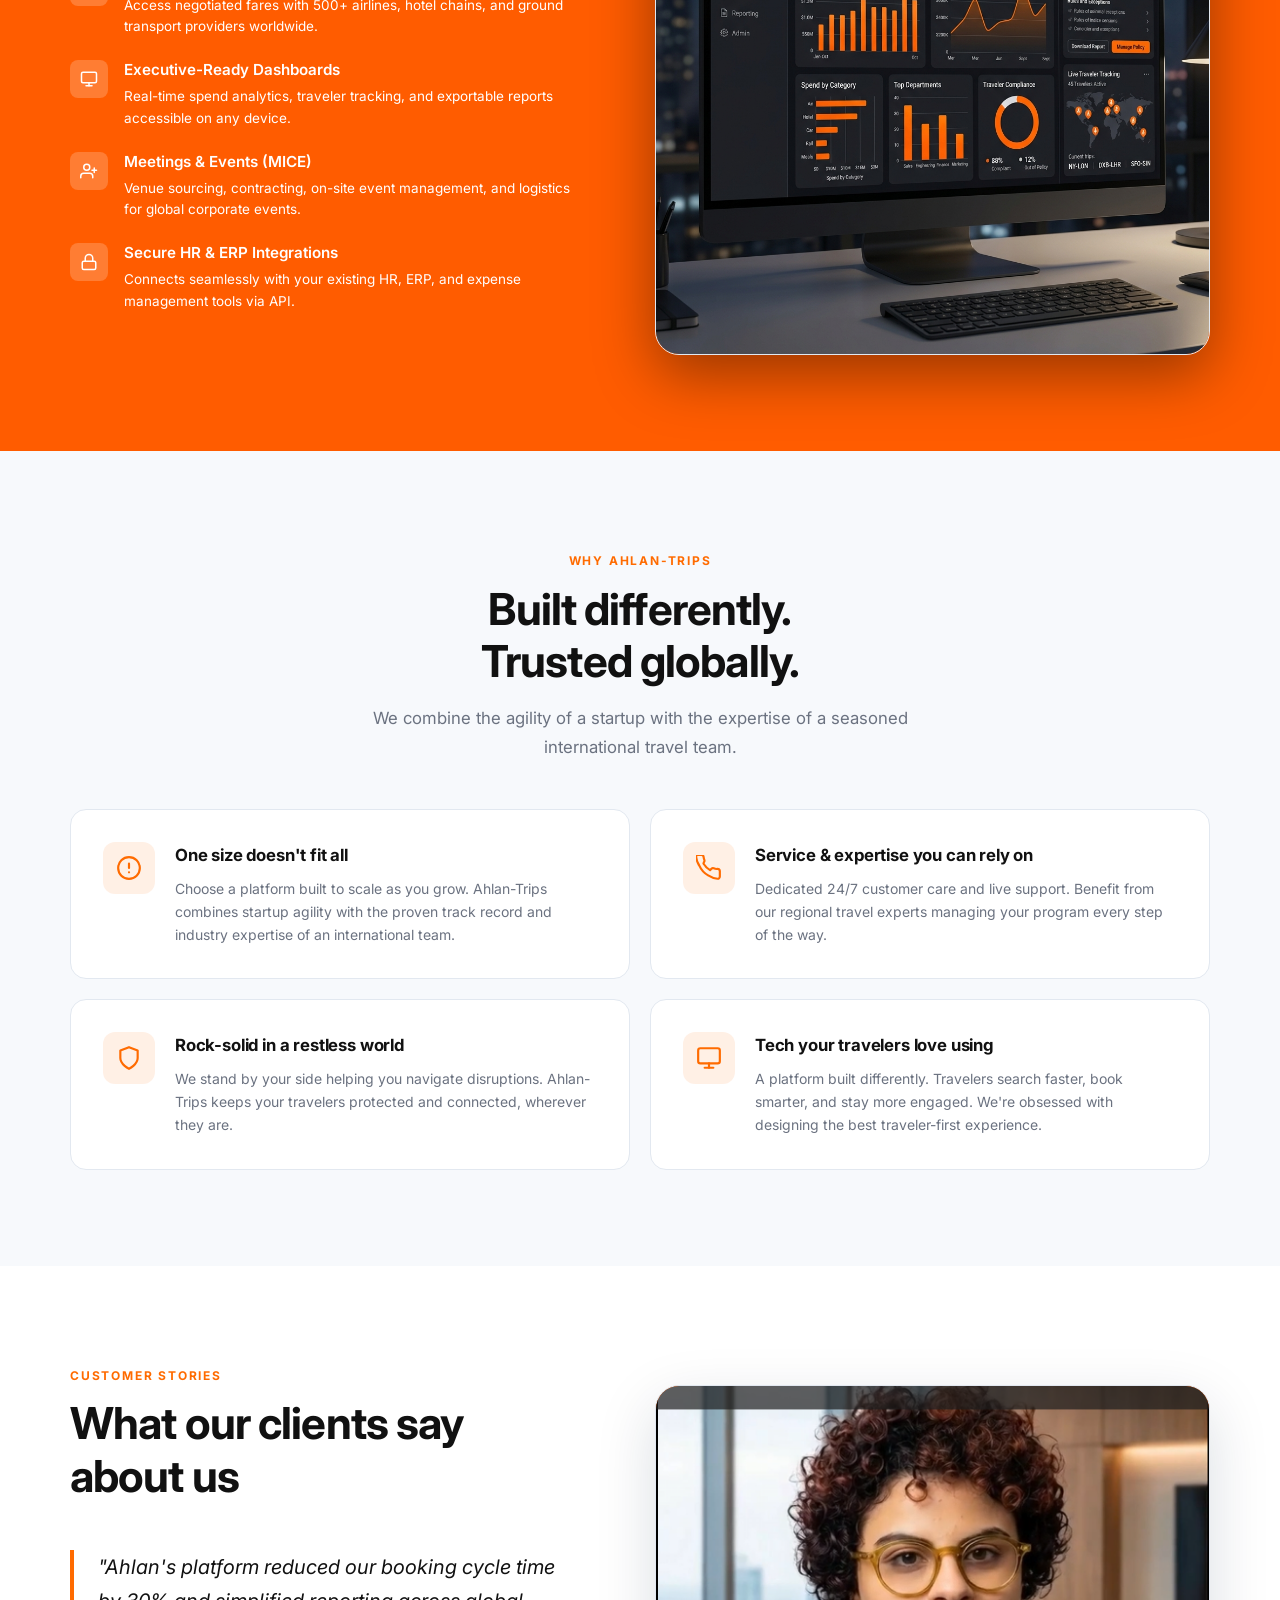
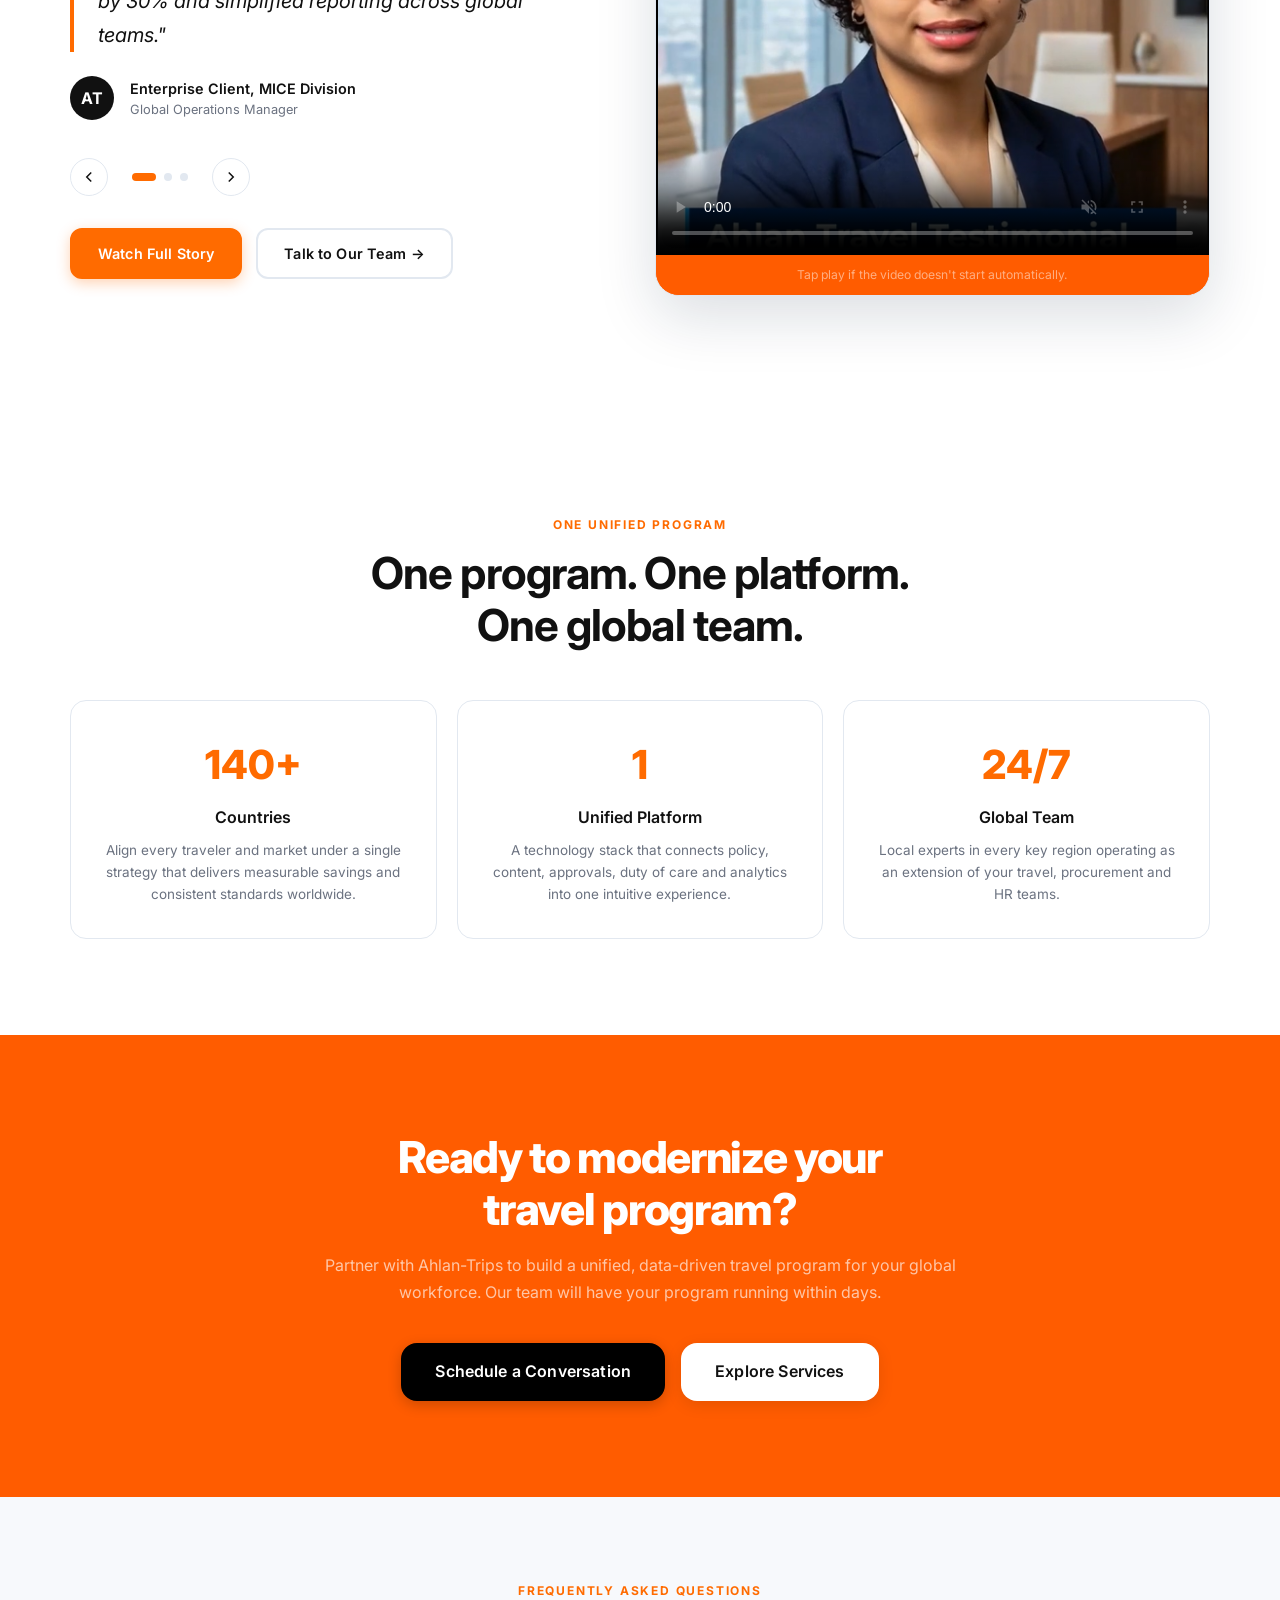
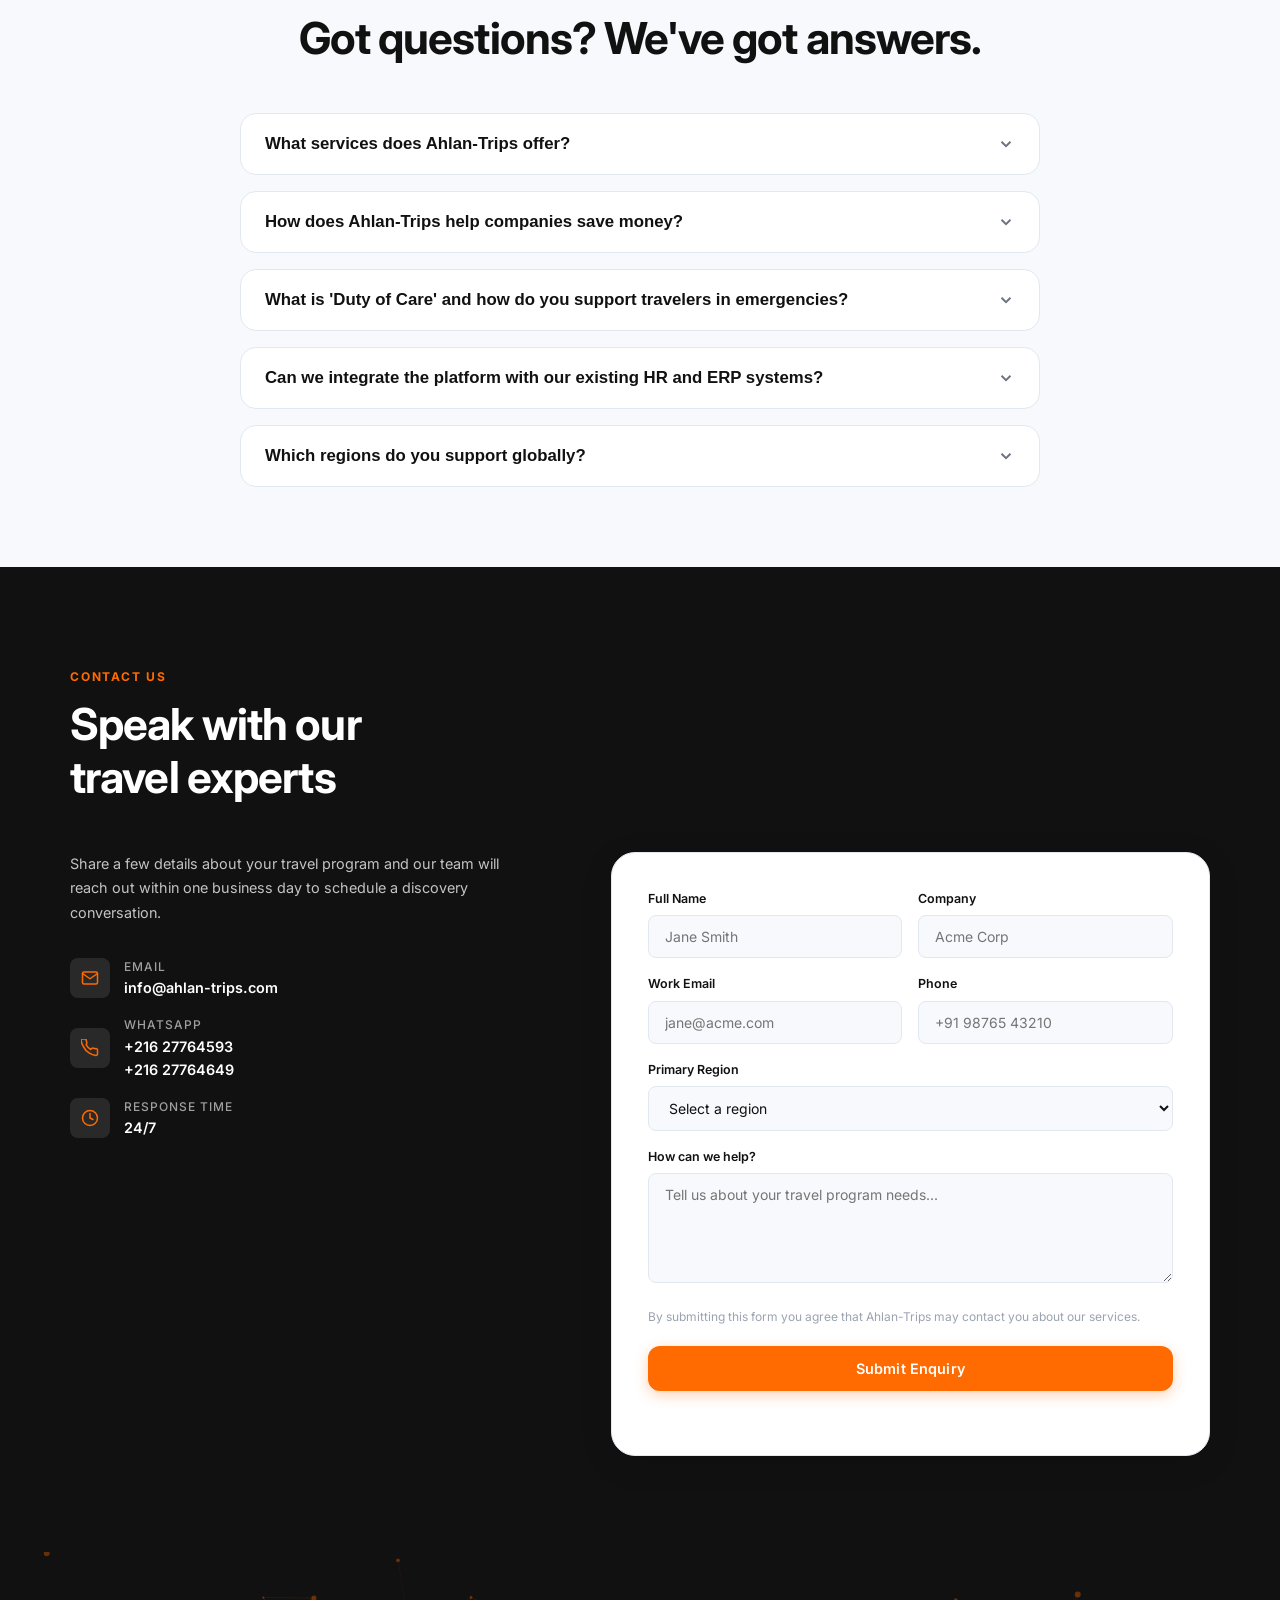
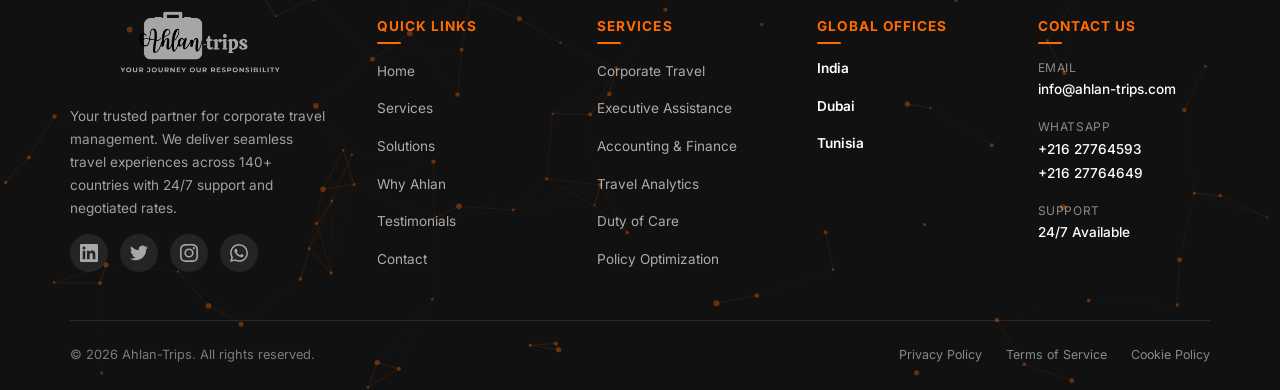
==== commit 49e527a0: "fix: move Class & Passengers and Search button outside hidden add-city-container so they are always " ====
--- a/index.html
+++ b/index.html
@@ -210,9 +210,7 @@
                   </div>
                 </div>
               </div>
-            </div>
-
-            <!-- Add City Button for Multi-City -->
+                <!-- Add City Button for Multi-City -->
             <div class="add-city-container" id="add-city-container" style="display: none;">
               <button type="button" class="btn btn-secondary add-city-btn" id="add-city-btn">
                 <svg xmlns="http://www.w3.org/2000/svg" width="16" height="16" viewBox="0 0 24 24" fill="none"
@@ -222,10 +220,12 @@
                 </svg>
                 Add Another City
               </button>
+            </div>
+
             <!-- Class & Passengers Row -->
             <div class="search-class-passengers-container">
               <div class="search-field">
-                <label id="label-class-passengers">Class & Passengers</label>
+                <label id="label-class-passengers">Class &amp; Passengers</label>
                 <div class="class-passengers-trigger-wrap">
                   <button type="button" class="class-passengers-trigger" id="class-passengers-trigger" aria-haspopup="true" aria-expanded="false">
                     <svg class="trigger-icon" xmlns="http://www.w3.org/2000/svg" viewBox="0 0 24 24" fill="none" stroke="currentColor" stroke-width="2">
@@ -326,6 +326,7 @@
                 Search
               </button>
             </div>
+          </div></div>
           </div>
 
         </div>
